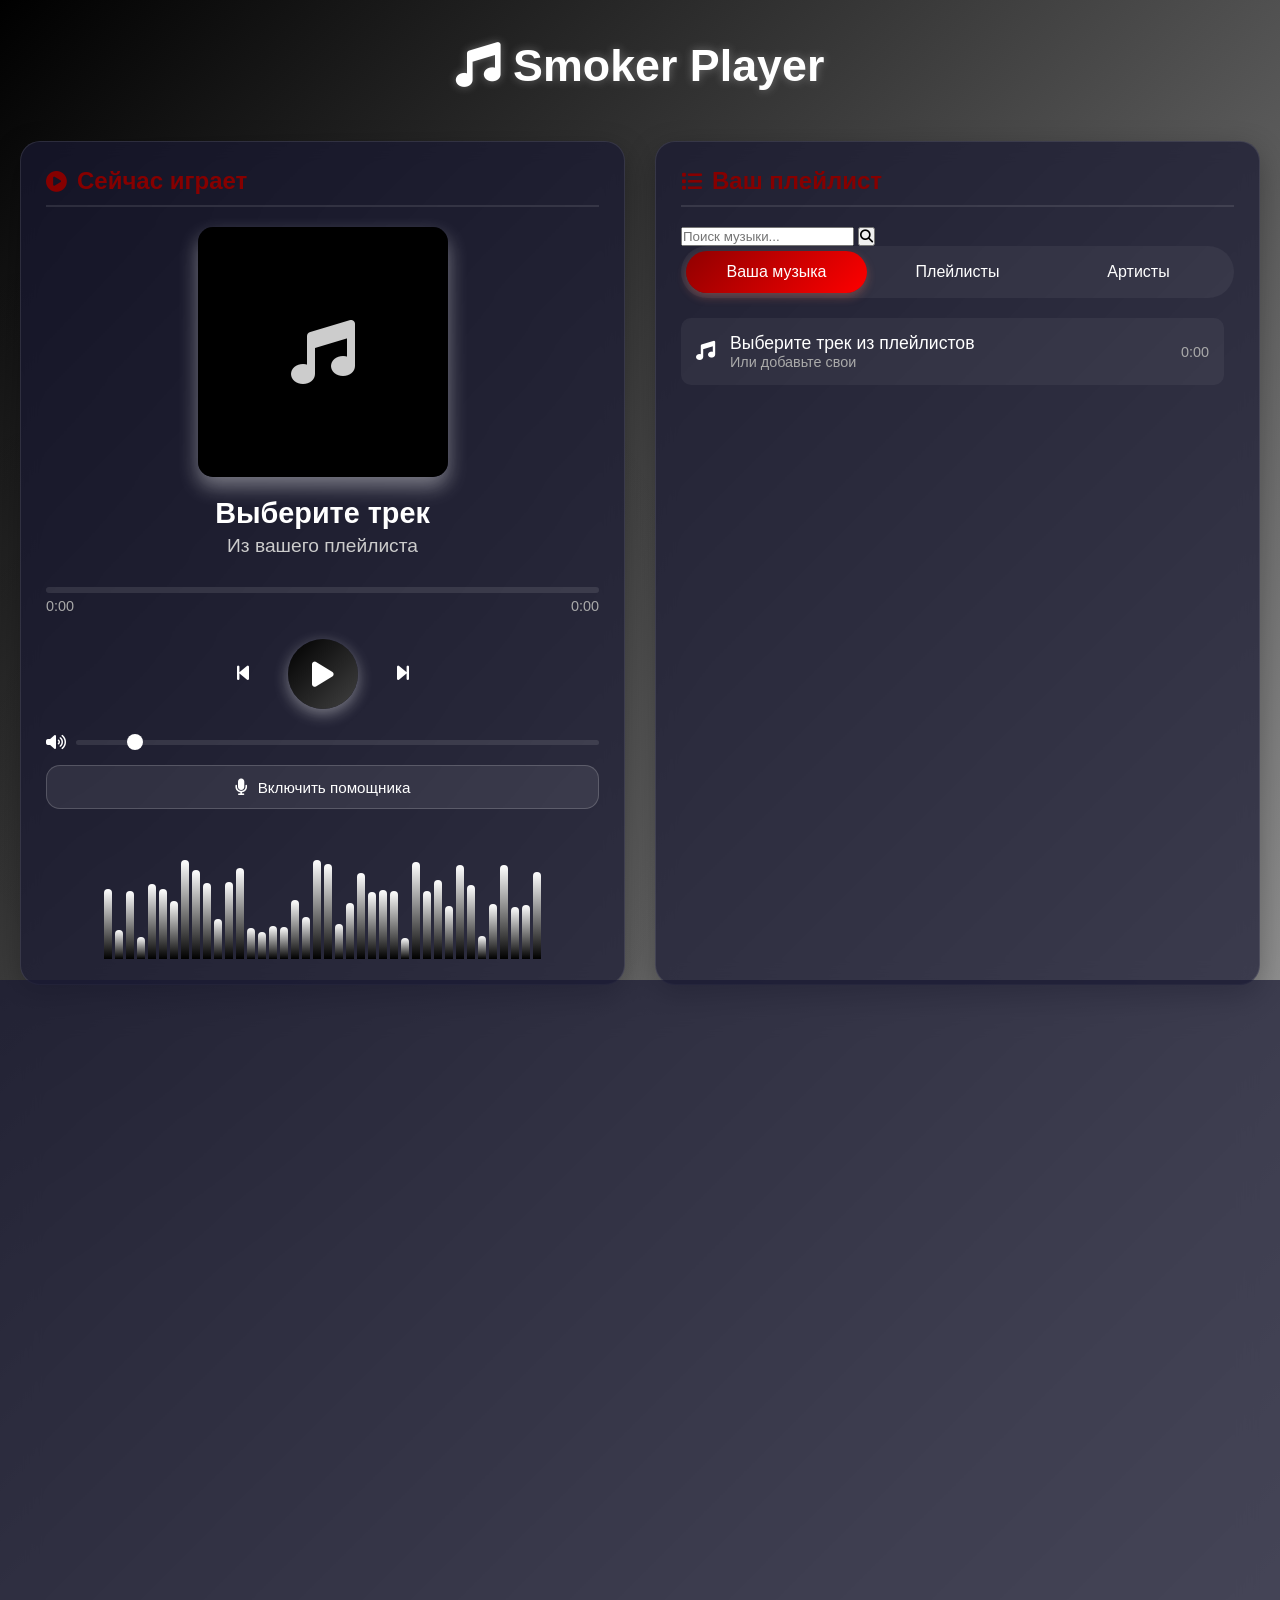
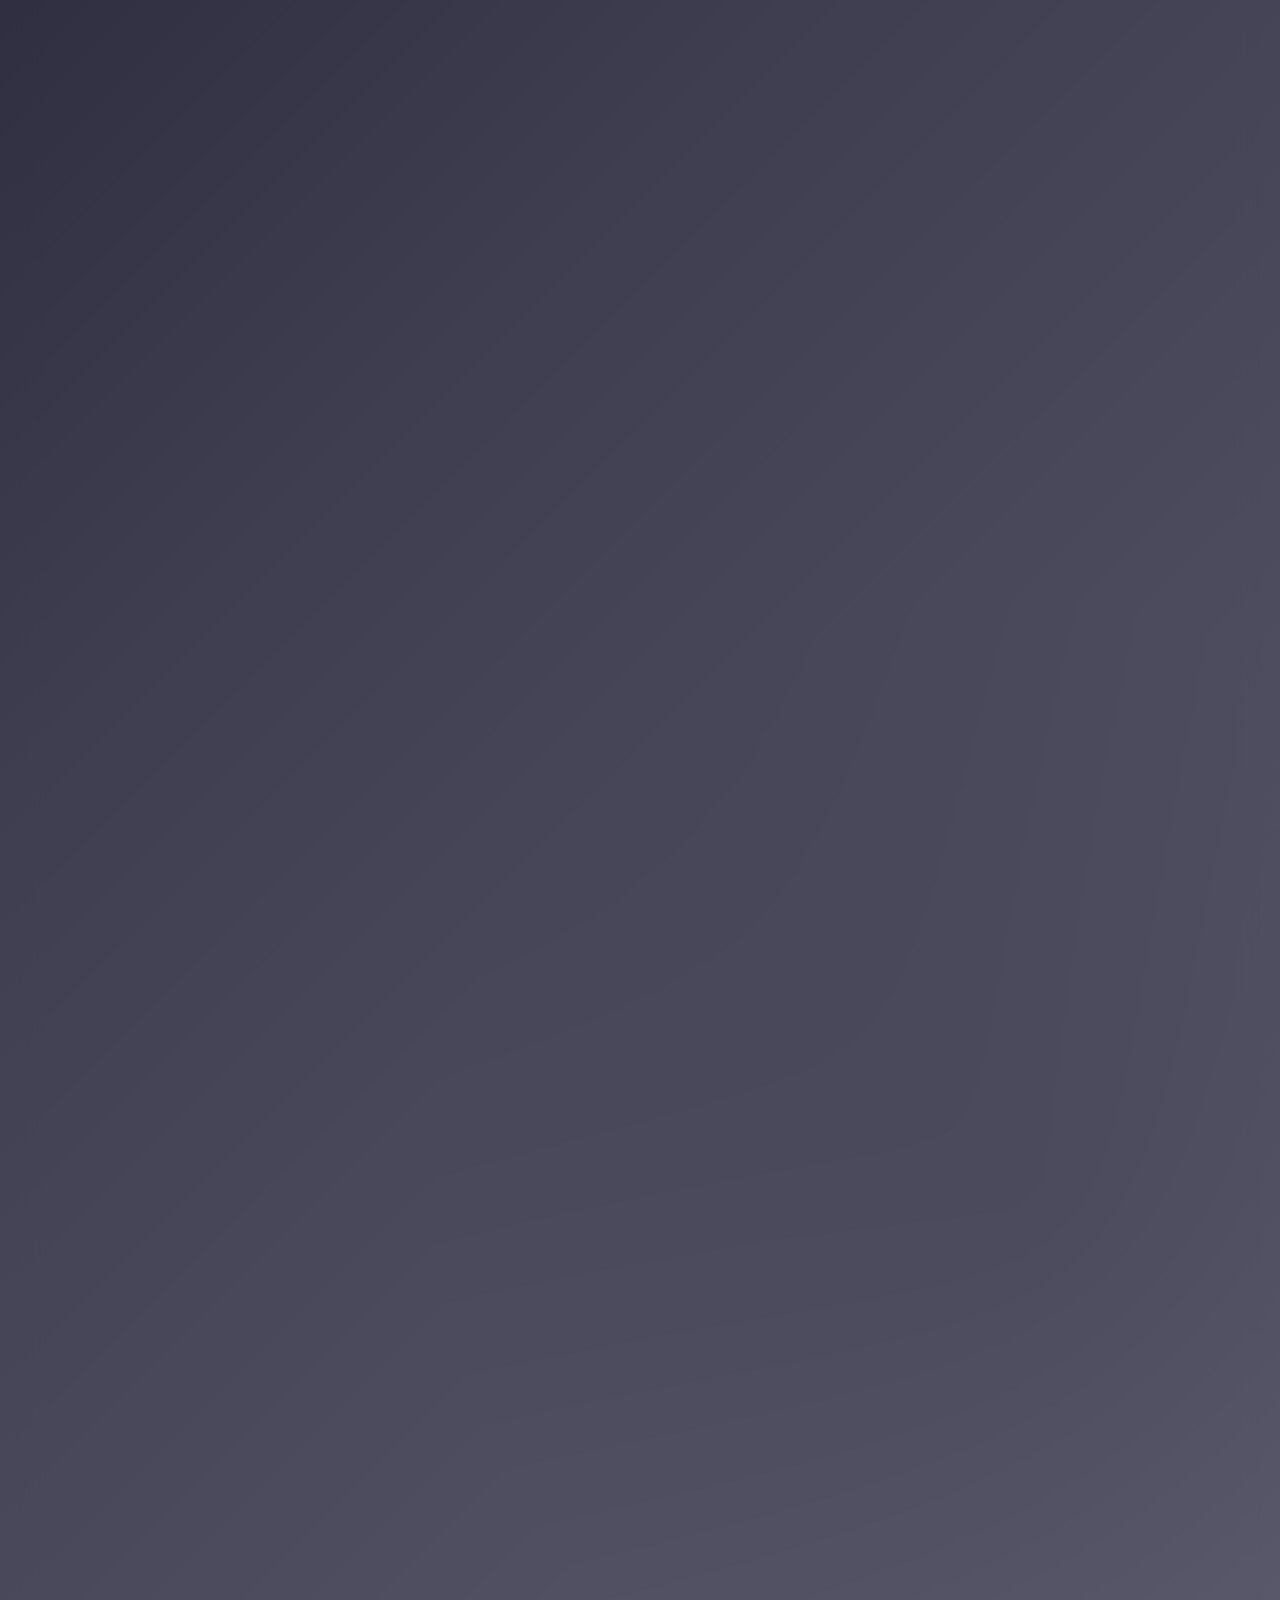
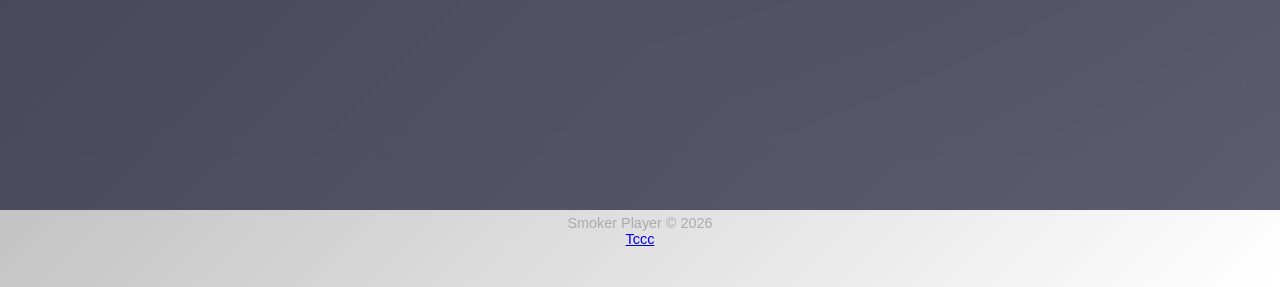
==== index.html @ ed6a1583 "Stop repeated microphone permission prompts" ====
<!DOCTYPE html>
<html lang="ru">

<head>
    <link rel="manifest" href="manifest.json">
    <meta name="theme-color" content="#900000">
    <meta name="viewport" content="width=device-width, initial-scale=1.0">
    <title>Harmony Player - Плейлисты</title>
    <link rel="stylesheet" href="https://cdnjs.cloudflare.com/ajax/libs/font-awesome/6.4.0/css/all.min.css">
    <link rel="stylesheet" href="style.css" />
    <style>
    </style>
</head>

<body>
    <header>
        <h1><i class="fas fa-music"></i> Smoker Player</h1>
    </header>

    <div class="container">
        <section class="player-section">
            <h2 class="section-title"><i class="fas fa-play-circle"></i> Сейчас играет</h2>
            <div class="now-playing">
                <div class="album-art" id="album-art">
                    <i class="fas fa-music"></i>
                    <div class="overlay">
                        <i class="fas fa-play"></i>
                    </div>
                </div>
                <div class="song-info">
                    <div class="song-title" id="song-title">Выберите трек</div>
                    <div class="song-artist" id="song-artist">Из вашего плейлиста</div>
                </div>
            </div>

            <div class="progress-container">
                <div class="progress-bar" id="progress-bar">
                    <div class="progress" id="progress"></div>
                </div>
                <div class="time-info">
                    <span class="current-time" id="current-time">0:00</span>
                    <span class="duration" id="duration">0:00</span>
                </div>
            </div>

            <div class="controls">
                <button class="control-btn" id="prev">
                    <i class="fas fa-step-backward"></i>
                </button>
                <button class="control-btn play-pause" id="play-pause">
                    <i class="fas fa-play"></i>
                </button>
                <button class="control-btn" id="next">
                    <i class="fas fa-step-forward"></i>
                </button>
            </div>

            <div class="volume-container">
                <i class="fas fa-volume-up"></i>
                <input type="range" class="volume-slider" id="volume" min="0" max="1" step="0.01" value="0.1">
            </div>

            <button class="voice-control-btn" id="voice-control" type="button" aria-pressed="false">
                <i class="fas fa-microphone"></i>
                <span id="voice-control-text">Включить помощника</span>
            </button>

            <div class="visualizer" id="visualizer">
                <!-- Bars will be generated by JavaScript -->
            </div>
        </section>

        <section class="playlist-section">
            <h2 class="section-title"><i class="fas fa-list"></i> Ваш плейлист</h2>

            <div class="search-container">
                <input type="text" id="search-input" placeholder="Поиск музыки...">
                <button id="search-button"><i class="fas fa-search"></i></button>
            </div>

            <div class="tabs">
                <div class="tab active" data-tab="user">Ваша музыка</div>
                <div class="tab" data-tab="playlists">Плейлисты</div>
                <div class="tab" data-tab="artists">Артисты</div>
            </div>

            <div class="tab-content active" id="user-playlist">
                <ul class="playlist" id="playlist">
                    <li class="playlist-item">
                        <div class="play-icon">
                            <i class="fas fa-music"></i>
                        </div>
                        <div class="song-details">
                            <div class="title">Выберите трек из плейлистов</div>
                            <div class="artist">Или добавьте свои</div>
                        </div>
                        <div class="duration">0:00</div>
                    </li>
                </ul>
            </div>

            <div class="tab-content" id="playlists-tab">
                <div class="playlist-grid" id="playlists-grid">
                    <!-- Playlists will be added here -->
                </div>
            </div>

            <div class="tab-content" id="artists-tab">
                <div class="artists-grid" id="artists-grid">
                    <!-- Artists will be added here -->
                </div>
            </div>
        </section>
    </div>

    <section class="popular-section">
        <h2 class="section-title"><i class="fas fa-fire"></i> Популярная музыка</h2>
        <p>Наслаждайтесь лучшими треками</p>
        <div class="popular-grid" id="popular-grid">
            <!-- Popular songs will be added here -->
        </div>
    </section>

    <footer>
        <p>Smoker Player &copy; 2026</p>
        <a href="index2.html">Tccc</a>
    </footer>
    <!-- Аудио элемент для воспроизведения -->
    <audio id="audio-player"></audio>
    <script>
        document.addEventListener('DOMContentLoaded', function () {
            // Единый массив всех данных
            const musicData = {
                songs: [
                    {
                        id: 640,
                        title: "Manage",
                        artist: "Playboi carty",
                        duration: "3:58",
                        url: "music/Playboi Carti, Lil Uzi Vert - Manage.mp3",
                        artistId: 1,
                        playlistIds: [1]
                    },
                    {
                        id: 640,
                        title: "SYRUP SIPPIN",
                        artist: "Destroy Lonely",
                        duration: "5:28",
                        cover: "https://encrypted-tbn0.gstatic.com/images?q=tbn:ANd9GcT3KlxjDkhLbvclNoleQyC4lhi_qhQQK2i2Ig&s",
                        url: "music/Destroy Lonely - SYRUP SIPPIN'.mp3",
                        artistId: 11,
                        playlistIds: [1]
                    },
                    {
                        id: 640,
                        title: "Trance",
                        artist: "Travis Scott",
                        duration: "5:28",
                        cover: "https://encrypted-tbn0.gstatic.com/images?q=tbn:ANd9GcTfvfbJaRUpMgvvJYJXPPHNKYT0zV8uCZbSxA&s",
                        url: "music/Metro Boomin, Travis Scott & Young Thug - Trance.mp3",
                        artistId: 2,
                        playlistIds: [1]
                    },
                    {
                        id: 640,
                        title: "Lil Baby - Stuff",
                        artist: "Lil Baby",
                        duration: "5:28",
                        cover: "https://i.scdn.co/image/ab67616d0000b273ed9de13afd41c3377cf330b9",
                        url: "music/Lil Baby - Stuff (featuring Travis Scott).mp3",
                        artistId: 11,
                        playlistIds: [1]
                    },
                    {
                        id: 640,
                        title: "IMG - HOMICIDE",
                        artist: "IMG",
                        duration: "3:16",
                        cover: "https://i.scdn.co/image/ab67616d00001e02dfd6bfe770e5c34a636b2a72",
                        url: "IMG - HOMICIDE.mp3",
                        artistId: 1,
                        playlistIds: [1]
                    },
                    {
                        id: 640,
                        title: "IMG - 4TH DIMENSION",
                        artist: "IMG",
                        duration: "3:16",
                        cover: "https://i.scdn.co/image/ab67616d00001e02dfd6bfe770e5c34a636b2a72",
                        url: "IMG - 4TH DIMENSION.mp3",
                        artistId: 1,
                        playlistIds: [1]
                    },
                    {
                        id: 640,
                        title: "IMG - DON'T KNOW!",
                        artist: "IMG",
                        duration: "3:16",
                        cover: "https://i.scdn.co/image/ab67616d00001e02dfd6bfe770e5c34a636b2a72",
                        url: "IMG - DON'T KNOW!.mp3",
                        artistId: 1,
                        playlistIds: [1]
                    },
                    {
                        id: 640,
                        title: "IMG - PURPOSE",
                        artist: "IMG",
                        duration: "5:28",
                        cover: "https://i.scdn.co/image/ab67616d00001e02dfd6bfe770e5c34a636b2a72",
                        url: "music/IMG - PURPOSE.mp3",
                        artistId: 1,
                        playlistIds: [1]
                    },
                    {
                        id: 640,
                        title: "HOW YOU FEEL",
                        artist: "IMG",
                        duration: "3:16",
                        cover: "https://i.scdn.co/image/ab67616d00001e02dfd6bfe770e5c34a636b2a72",
                        url: "IMG - HOW YOU FEEL_.mp3",
                        artistId: 1,
                        playlistIds: [1]
                    },
                    {
                        id: 640,
                        title: "POWER",
                        artist: "IMG",
                        duration: "3:46",
                        cover: "https://i.scdn.co/image/ab67616d00001e02dfd6bfe770e5c34a636b2a72",
                        url: "music/IMG - POWER.mp3",
                        artistId: 1,
                        playlistIds: [1]
                    },
                    {
                        id: 640,
                        title: "ON MY OWN",
                        artist: "IMG",
                        duration: "2:24",
                        cover: "https://avatars.yandex.net/get-music-content/15042045/2b13ccbe.a.36897579-1/m1000x1000",
                        url: "music/void, BABY BOI - ON MY OWN.mp3",
                        artistId: 1,
                        playlistIds: [1]
                    },
                    {
                        id: 640,
                        title: "Made It On Our Own",
                        artist: "Yeat, EsDeekid",
                        duration: "2:49",
                        cover: "https://encrypted-tbn0.gstatic.com/images?q=tbn:ANd9GcSx7qZW4Hq-yOc93W2QDJfb5nqdyVrfLmC6fg&s",
                        url: "music/Yeat, EsDeeKid - Made It On Our Own.mp3",
                        artistId: 8,
                        playlistIds: [1]
                    },
                    {
                        id: 640,
                        title: "GO AGAIN",
                        artist: "Yeat",
                        duration: "3:34",
                        cover: "https://encrypted-tbn0.gstatic.com/images?q=tbn:ANd9GcS_HXcQMKP9QXp6dNCU9FeyhiqreCi9Yax2JA&s",
                        url: "music/BNYX®, Yeat, Superheaven - GO AGAIN (feat. Superheaven).mp3",
                        artistId: 9,
                        playlistIds: [1]
                    },
                    {
                        id: 640,
                        title: "OBSESSED",
                        artist: "Playboi carty",
                        duration: "3:58",
                        url: "music/void, ech0 - OBSESSED.mp3",
                        artistId: 1,
                        playlistIds: [1]
                    },
                    {
                        id: 640,
                        title: "Fighting My Demons",
                        artist: "Ken Carson",
                        duration: "4:00",
                        cover: "https://encrypted-tbn0.gstatic.com/images?q=tbn:ANd9GcSx7qZW4Hq-yOc93W2QDJfb5nqdyVrfLmC6fg&s",
                        url: "music/Ken Carson - Fighting My Demons.mp3",
                        artistId: 2,
                        playlistIds: [1]
                    },
                    {
                        id: 641,
                        title: "THE KARDASHIANS",
                        artist: "Travis Scott",
                        duration: "4:00",
                        cover: "https://i.scdn.co/image/ab67616d0000b273dfd6bfe770e5c34a636b2a72",
                        url: "music/IMG - THE KARDASHIANS.mp3",
                        artistId: 2,
                        playlistIds: [1]
                    },
                    {
                        id: 641,
                        title: "Boys Don’t Cry",
                        artist: "Lil Tecca",
                        duration: "2:55",
                        cover: "https://i.scdn.co/image/ab6761610000e5eb5433d9d8519ad0635d8bd869",
                        url: "music/Lil Tecca - Boys Don’t Cry.mp3",
                        artistId: 12,
                        playlistIds: [1]
                    },
                    {
                        id: 642,
                        title: "FLYTROOP",
                        artist: "Yeat",
                        duration: "2:55",
                        cover: "https://i.scdn.co/image/ab67616d00001e028fd4ee592690d0a94caa0045",
                        url: "music/Yeat - FLYTROOP.mp3",
                        artistId: 10,
                        playlistIds: [1]
                    },
                    {
                        id: 643,
                        title: "BË QUIET",
                        artist: "Yeat",
                        duration: "2:55",
                        cover: "https://i.scdn.co/image/ab67616d00001e028fd4ee592690d0a94caa0045",
                        url: "music/Yeat - BË QUIET (Feat. Kodak Black).mp3",
                        artistId: 10,
                        playlistIds: [1]
                    },
                    {
                        id: 644,
                        title: "U Should Know",
                        artist: "Yeat",
                        duration: "3:07",
                        cover: "https://cdn.ruwiki.ru/ruwiki/files/thumb/e/eb/2093.png/640px-2093.png",
                        url: "music/Yeat - U Should Know.mp3",
                        artistId: 10,
                        playlistIds: [1]
                    },
                    {
                        id: 644,
                        title: "GEEK TIMË",
                        artist: "Yeat",
                        duration: "2:50",
                        cover: "https://cdn.ruwiki.ru/ruwiki/files/thumb/e/eb/2093.png/640px-2093.png",
                        url: "music/Yeat - GEEK TIMË.mp3",
                        artistId: 10,
                        playlistIds: [1]
                    },
                    {
                        id: 645,
                        title: "Tell Më",
                        artist: "Yeat",
                        duration: "4:04",
                        cover: "https://cdn.ruwiki.ru/ruwiki/files/thumb/e/eb/2093.png/640px-2093.png",
                        url: "music/Yeat - Tell Më.mp3",
                        artistId: 10,
                        playlistIds: [1]
                    },
                    {
                        id: 646,
                        title: "5BRAZY",
                        artist: "Yeat",
                        duration: "3:13",
                        cover: "https://i.scdn.co/image/ab67616d00001e028fd4ee592690d0a94caa0045",
                        url: "music/Yeat feat. Quavo - 5BRAZY.mp3",
                        artistId: 10,
                        playlistIds: [1]
                    },
                    {
                        id: 650,
                        title: "ORCHESTRATË",
                        artist: "Yeat",
                        duration: "2:53",
                        cover: "https://i.scdn.co/image/ab67616d00001e028fd4ee592690d0a94caa0045",
                        url: "music/Yeat - ORCHESTRATË.mp3",
                        artistId: 10,
                        playlistIds: [1]
                    },
                    {
                        id: 647,
                        title: "KRYPTONITE",
                        artist: "Donn Toliver",
                        duration: "3:02",
                        cover: "https://images.genius.com/536789345610c9f70510170a9fed1c79.1000x1000x1.png",
                        url: "music/Don Toliver - KRYPTONITE.mp3",
                        artistId: 11,
                        playlistIds: [1]
                    },
                    {
                        id: 648,
                        title: "ESCAPE PLAN",
                        artist: "Travis scott,playboi carti",
                        duration: "2:30",
                        cover: "https://cdn-images.dzcdn.net/images/cover/ef2a1dd715dc245a38210ff8c427897d/1900x1900-000000-80-0-0.jpg",
                        url: "music/Travi$ Scott - ESCAPE PLAN.mp3",
                        artistId: 9,
                        playlistIds: [1]
                    },
                    {
                        id: 649,
                        title: "No Sleep",
                        artist: "Travis scott,playboi carti",
                        duration: "2:40",
                        cover: "https://images.genius.com/512b5bc34892018969d9cf3953dde1c1.1000x1000x1.png",
                        url: "music/I am music - Travis Scott - No Sleep Ft. Playboi Carti.mp3",
                        artistId: 9,
                        playlistIds: [1]
                    },
                    {
                        id: 651,
                        title: "Lil Demon",
                        artist: "Future",
                        duration: "2:19",
                        cover: "https://images.genius.com/512b5bc34892018969d9cf3953dde1c1.1000x1000x1.png",
                        url: "music/Future - LIL DEMON.mp3",
                        artistId: 9,
                        playlistIds: [1]
                    },
                    {
                        id: 652,
                        title: "Блядская натура",
                        artist: "Ямаш",
                        duration: "2:42",
                        url: "music/блядская натура.mp3",
                        artistId: 9,
                        playlistIds: [3]
                    },
                    {
                        id: 653,
                        title: "Валим на гелике",
                        artist: "Норминский",
                        duration: "2:42",
                        url: "music/Валим.mp3",
                        artistId: 9,
                        playlistIds: [3]
                    },
                    {
                        id: 654,
                        title: "Flawlëss",
                        artist: "Yeat",
                        duration: "2:42",
                        cover: "https://sun9-25.userapi.com/s/v1/ig2/qRjYdp-owLfm4QWfZoLd1--eF-eqLgtNP-kAI68Mst6QGpYvE3u6mwA-a9LnAf3sZtlLDrr6_tEbIvlX9_mpR2pD.jpg?quality=95&as=32x46,48x69,72x103,108x155,160x230,240x344,360x517,480x689,540x775,640x918,720x1033,828x1188&from=bu&cs=828x0",
                        url: "music/Yeat - Flawlëss (Feat. Lil Uzi Vert).mp3",
                        artistId: 10,
                        playlistIds: [1]
                    },
                    {
                        id: 655,
                        title: "Century",
                        artist: "EsDeeKid",
                        duration: "1:50",
                        cover: "https://upload.wikimedia.org/wikipedia/en/thumb/c/c4/EsDeeKid_-_Rebel.jpg/250px-EsDeeKid_-_Rebel.jpg",
                        url: "music/EsDeeKid - Century.mp3",
                        artistId: 9,
                        playlistIds: [1]
                    },
                    {
                        id: 656,
                        title: "Break The Bank",
                        artist: "Lil Uzi Vert & Playboi Carti - ",
                        duration: "3:26",
                        cover: "https://images.genius.com/75114c3e434523277d15ad79f9fc255e.500x500x1.jpg",
                        url: "music/Lil Uzi Vert & Playboi Carti - Break The Bank.mp3",
                        artistId: 1,
                        playlistIds: [1]
                    },
                    {
                        id: 657,
                        title: "SAME OLD ME",
                        artist: "Rich Amiri",
                        duration: "2:39",
                        cover: "https://images.genius.com/2849bc1733401a39849ecbaadd306423.1000x1000x1.png",
                        url: "music/Rich Amiri - SAME OLD ME.mp3",
                        artistId: 8,
                        playlistIds: [1]
                    },
                    {
                        id: 657,
                        title: "AINT NOTHING",
                        artist: "Rich Amiri",
                        duration: "2:35",
                        cover: "https://images.genius.com/2849bc1733401a39849ecbaadd306423.1000x1000x1.png",
                        url: "music/Rich Amiri - AINT NOTHING.mp3",
                        artistId: 8,
                        playlistIds: [1]
                    },
                    {
                        id: 655,
                        title: "ILLUMINATI",
                        artist: "Rich Amiri",
                        duration: "2:00",
                        cover: "https://images.genius.com/2849bc1733401a39849ecbaadd306423.1000x1000x1.png",
                        url: "music/Rich Amiri - ILLUMINATI.mp3",
                        artistId: 8,
                        playlistIds: [1]
                    },
                    {
                        id: 656,
                        title: "OUTTA THERE",
                        artist: "Rich Amiri",
                        duration: "2:12",
                        cover: "https://images.genius.com/2849bc1733401a39849ecbaadd306423.1000x1000x1.png",
                        url: "music/Rich Amiri - OUTTA THERE.mp3",
                        artistId: 8,
                        playlistIds: [1]
                    },
                    {
                        id: 657,
                        title: "I WANT EVERYTHING",
                        artist: "Rich Amiri",
                        duration: "2:42",
                        cover: "https://images.genius.com/2849bc1733401a39849ecbaadd306423.1000x1000x1.png",
                        url: "music/Rich Amiri - I WANT EVERYTHING.mp3",
                        artistId: 8,
                        playlistIds: [1]
                    },
                    {
                        id: 659,
                        title: "So Long",
                        artist: "Rich Amiri",
                        duration: "2:24",
                        cover: "https://images.genius.com/2849bc1733401a39849ecbaadd306423.1000x1000x1.png",
                        url: "music/Rich Amiri - So Long.mp3",
                        artistId: 8,
                        playlistIds: [1]
                    },
                    {
                        id: 660,
                        title: "Dirty Money",
                        artist: "Rich Amiri",
                        duration: "3:55",
                        cover: "https://images.genius.com/2849bc1733401a39849ecbaadd306423.1000x1000x1.png",
                        url: "music/Rich Amiri - Dirty Money.mp3",
                        artistId: 8,
                        playlistIds: [1]
                    },
                    {
                        id: 661,
                        title: "Flex N Finesse",
                        artist: "Rich Amiri",
                        duration: "1:33",
                        cover: "https://images.genius.com/2849bc1733401a39849ecbaadd306423.1000x1000x1.png",
                        url: "music/Rich Amiri - Flex N Finesse.mp3",
                        artistId: 8,
                        playlistIds: [1]
                    },
                    {
                        id: 662,
                        title: "ONE CALL",
                        artist: "Rich Amiri",
                        duration: "3:55",
                        cover: "https://images.genius.com/2849bc1733401a39849ecbaadd306423.1000x1000x1.png",
                        url: "music/Rich Amiri - ONE CALL.mp3",
                        artistId: 8,
                        playlistIds: [1]
                    },
                    {
                        id: 663,
                        title: "Brick Brick",
                        artist: "Rich Amiri",
                        duration: "3:55",
                        cover: "https://images.genius.com/2849bc1733401a39849ecbaadd306423.1000x1000x1.png",
                        url: "music/Rich Amiri - Brick Brick.mp3",
                        artistId: 8,
                        playlistIds: [1]
                    },
                    {
                        id: 664,
                        title: "Paranoid",
                        artist: "Rich Amiri",
                        duration: "3:55",
                        cover: "https://images.genius.com/2849bc1733401a39849ecbaadd306423.1000x1000x1.png",
                        url: "music/Rich Amiri - Paranoid.mp3",
                        artistId: 8,
                        playlistIds: [1]
                    },
                    {
                        id: 665,
                        title: "In & Out",
                        artist: "Rich Amiri",
                        duration: "3:55",
                        cover: "https://images.genius.com/2849bc1733401a39849ecbaadd306423.1000x1000x1.png",
                        url: "music/Rich Amiri - In & Out.mp3",
                        artistId: 8,
                        playlistIds: [1]
                    },
                    {
                        id: 658,
                        title: "24 Songs",
                        artist: "Playboi carty",
                        duration: "2:24",
                        cover: "https://images.genius.com/75114c3e434523277d15ad79f9fc255e.500x500x1.jpg",
                        url: "music/24song.mp3",
                        artistId: 1,
                        playlistIds: [1]
                    },
                    {
                        id: 666,
                        title: "COCAINE NOSE (Extended Intro)",
                        artist: "playuncle farty",
                        duration: "3:55",
                        cover: "https://upload.wikimedia.org/wikipedia/ru/f/f7/Travis_Scott_-_Franchise.png",
                        url: "music/COCAINE NOSE (Extended Intro).mp3",
                        artistId: 1,
                        playlistIds: [1]
                    },
                    {
                        id: 667,
                        title: "SOME MORE",
                        artist: "playuncle farty",
                        duration: "3:55",
                        cover: "https://upload.wikimedia.org/wikipedia/ru/f/f7/Travis_Scott_-_Franchise.png",
                        url: "music/SOME MORE.mp3",
                        artistId: 1,
                        playlistIds: [1]
                    },
                    {
                        id: 6677,
                        title: "WASSUP_RATCHET ft. Lil Baby",
                        artist: "playuncle farty",
                        duration: "3:55",
                        cover: "https://upload.wikimedia.org/wikipedia/ru/f/f7/Travis_Scott_-_Franchise.png",
                        url: "music/Playboi Carti - WASSUP_RATCHET ft. Lil Baby.mp3",
                        artistId: 1,
                        playlistIds: [1]
                    },
                    {
                        id: 668,
                        title: "Wassup",
                        artist: "playuncle farty",
                        duration: "3:55",
                        cover: "https://upload.wikimedia.org/wikipedia/ru/f/f7/Travis_Scott_-_Franchise.png",
                        url: "music/Wassup.mp3",
                        artistId: 1,
                        playlistIds: [1]
                    },
                    {
                        id: 669,
                        title: "4 Raws",
                        artist: "playuncle farty",
                        duration: "3:55",
                        cover: "https://upload.wikimedia.org/wikipedia/ru/f/f7/Travis_Scott_-_Franchise.png",
                        url: "music/4 Raws.mp3",
                        artistId: 9,
                        playlistIds: [1]
                    },
                    {
                        id: 670,
                        title: "LV Sandals",
                        artist: "playuncle farty",
                        duration: "3:55",
                        cover: "https://upload.wikimedia.org/wikipedia/ru/f/f7/Travis_Scott_-_Franchise.png",
                        url: "music/LV Sandals.mp3",
                        artistId: 9,
                        playlistIds: [1]
                    },
                    {
                        id: 671,
                        title: "Phantom",
                        artist: "playuncle farty",
                        duration: "3:55",
                        cover: "https://upload.wikimedia.org/wikipedia/ru/f/f7/Travis_Scott_-_Franchise.png",
                        url: "music/Phantom.mp3",
                        artistId: 9,
                        playlistIds: [1]
                    },
                    {
                        id: 672,
                        title: "Head Shot ",
                        artist: "playuncle farty",
                        duration: "3:55",
                        cover: "https://upload.wikimedia.org/wikipedia/ru/f/f7/Travis_Scott_-_Franchise.png",
                        url: "music/Head Shot .mp3",
                        artistId: 7,
                        playlistIds: [1]
                    },
                    {
                        id: 673,
                        title: "Riley",
                        artist: "playuncle farty",
                        duration: "3:55",
                        cover: "https://preview.redd.it/i-love-ryley-but-its-lowkey-so-funny-how-hes-getting-cooked-v0-3f887aebfeyd1.jpg?width=640&crop=smart&auto=webp&s=dd83b9e02bb784e439986659aab9fa0587bc4631",
                        url: "music/Riley.mp3",
                        artistId: 7,
                        playlistIds: [1]
                    },
                    {
                        id: 674,
                        title: "Rampage Song",
                        artist: "playuncle farty",
                        duration: "3:55",
                        cover: "https://upload.wikimedia.org/wikipedia/ru/f/f7/Travis_Scott_-_Franchise.png",
                        url: "music/Rampage Song.mp3",
                        artistId: 7,
                        playlistIds: [1]
                    },
                    {
                        id: 1,
                        title: "franchise",
                        artist: "travis scott",
                        duration: "3:55",
                        cover: "https://upload.wikimedia.org/wikipedia/ru/f/f7/Travis_Scott_-_Franchise.png",
                        url: "music/franchise.mp3",
                        artistId: 2,
                        playlistIds: [1]
                    },
                    {
                        id: 1111,
                        title: "franchise (with out mia)",
                        artist: "travis scott",
                        duration: "3:55",
                        cover: "https://upload.wikimedia.org/wikipedia/ru/f/f7/Travis_Scott_-_Franchise.png",
                        url: "music/franchise2.mp3",
                        artistId: 2,
                        playlistIds: [1]
                    },
                    {
                        id: 2,
                        title: "over",
                        artist: "playboi carty",
                        duration: "2:46",
                        cover: "https://upload.wikimedia.org/wikipedia/ru/b/b9/Whole_Lotta_Red.png",
                        url: "music/over.mp3",
                        artistId: 1,
                        playlistIds: [1]
                    },
                    {
                        id: 3,
                        title: "Evil jordan",
                        artist: "playboi carty",
                        duration: "2:44",
                        cover: "https://lastfm.freetls.fastly.net/i/u/770x0/a1ae3738d6b4c9ba090f2ae493c76c8d.jpg",
                        url: "music/evil jordan.mp3",
                        artistId: 1,
                        playlistIds: [1]
                    },
                    {
                        id: 4,
                        title: "Photo",
                        artist: "playboi craty",
                        duration: "2:52",
                        cover: "https://lastfm.freetls.fastly.net/i/u/770x0/a1ae3738d6b4c9ba090f2ae493c76c8d.jpg",
                        url: "music/photo.mp3",
                        artistId: 1,
                        playlistIds: [1]
                    },
                    {
                        id: 6,
                        title: "Иннопланетянин",
                        artist: "Gone Flud",
                        duration: "3:15",
                        cover: "https://images.genius.com/3cfcbdade3b26179f136d1c6c34cd0dd.1000x1000x1.png",
                        url: "music/alien.mp3",
                        artistId: 4,
                        playlistIds: [2, 4]
                    },
                    {
                        id: 7,
                        title: "Poke it out",
                        artist: "Playboi carty",
                        duration: "4:29",
                        cover: "https://i.scdn.co/image/ab67616d0000b273a1e867d40e7bb29ced5c0194",
                        url: "music/Poke it out.mp3",
                        artistId: 1,
                        playlistIds: [1]
                    },
                    {
                        id: 8,
                        title: "Fuk sumn",
                        artist: "Kanye west",
                        duration: "3:29",
                        cover: "https://hypeddit-gates-prod.s3.amazonaws.com/lrw2xe_coverartmanual",
                        url: "music/fuk sumn.mp3",
                        artistId: 1,
                        playlistIds: [1]
                    },
                    {
                        id: 9,
                        title: "Location",
                        artist: "Playboi carty",
                        duration: "3:32",
                        cover: "https://i.scdn.co/image/ab67616d0000b273a1e867d40e7bb29ced5c0194",
                        url: "music/location.mp3",
                        artistId: 1,
                        playlistIds: [1]
                    },
                    {
                        id: 10,
                        title: "FOMdJ",
                        artist: "playboi carty",
                        duration: "3:20",
                        cover: "https://lastfm.freetls.fastly.net/i/u/770x0/a1ae3738d6b4c9ba090f2ae493c76c8d.jpg",
                        url: "music/fomdj.mp3",
                        artistId: 1,
                        playlistIds: [1]
                    },
                    {
                        id: 11,
                        title: "FEIN",
                        artist: "playboi carty",
                        duration: "3:11",
                        cover: "https://i.discogs.com/zQ7mruJ7NWmlQHtfPTeSBl_-eFIvNw-tREXoGyMFXdA/rs:fit/g:sm/q:90/h:536/w:600/czM6Ly9kaXNjb2dz/LWRatGFiYXNlLWlt/YWdlcy9SLTI4MDAz/NDY3LTE2OTIzMTUy/OTQtOTQ1NS5qcGVn.jpeg",
                        url: "music/fein.mp3",
                        artistId: 1,
                        playlistIds: [1]
                    },
                    {
                        id: 111,
                        title: "CHAMPAIN & VACAY",
                        artist: "Travis Scott & Don Toliver",
                        duration: "3:05",
                        cover: "https://encrypted-tbn0.gstatic.com/images?q=tbn:ANd9GcQPmNAreriPM1Jx-tFq8ei9kUYay9r3QJufzg&s",
                        url: "music/Travis Scott & Don Toliver - CHAMPAIN & VACAY.mp3",
                        artistId: 2,
                        playlistIds: [1]
                    },
                    {
                        id: 12,
                        title: "Rather lie",
                        artist: "playboi carty, Weeknd",
                        duration: "3:09",
                        cover: "https://imamusicmogul.com/cdn/shop/articles/playboi-carti-the-weeknd-rather-lie-remake-instrumental-logic-pro-tutorial-drum-kit_af9c6d97-71ee-48b2-ac29-fd1e3712db3e.jpg?v=1743191274",
                        url: "music/ratherlife.mp3",
                        artistId: 1,
                        playlistIds: [1]
                    },
                    {
                        id: 13,
                        title: "Wath this",
                        artist: "lil uzi vert",
                        duration: "3:39",
                        cover: "https://lastfm.freetls.fastly.net/i/u/500x500/161876978955323fb82785c29b917698.jpg",
                        url: "music/wath this.mp3",
                        artistId: 1,
                        playlistIds: [1]
                    },
                    {
                        id: 14,
                        title: "CRASH",
                        artist: "playboi carty",
                        duration: "2:53",
                        cover: "https://lastfm.freetls.fastly.net/i/u/770x0/a1ae3738d6b4c9ba090f2ae493c76c8d.jpg",
                        url: "music/crash.mp3",
                        artistId: 1,
                        playlistIds: [1]
                    },
                    {
                        id: 15,
                        title: "NO FACE",
                        artist: "playboi carty",
                        duration: "2:33",
                        cover: "https://lastfm.freetls.fastly.net/i/u/770x0/a1ae3738d6b4c9ba090f2ae493c76c8d.jpg",
                        url: "music/no face.mp3",
                        artistId: 1,
                        playlistIds: [1]
                    },
                    {
                        id: 16,
                        title: "Mognolia",
                        artist: "playboi carty",
                        duration: "3:01",
                        cover: "https://cdn-image.zvuk.com/pic?type=release&id=5030288&size=medium&hash=547073a2-e2de-438a-b9be-fa85ed720149",
                        url: "music/mognolia.mp3",
                        artistId: 1,
                        playlistIds: [1]
                    },
                    {
                        id: 17,
                        title: "Fell in luv",
                        artist: "playboi carty",
                        duration: "3:26",
                        cover: "https://i.scdn.co/image/ab67616d0000b273a1e867d40e7bb29ced5c0194",
                        url: "music/fell in love.mp3",
                        artistId: 1,
                        playlistIds: [1]
                    },
                    {
                        id: 18,
                        title: "Sky",
                        artist: "playboi carty",
                        duration: "3:13",
                        cover: "https://images.genius.com/5a4516e086091510752ca9a49bc5bfef.1000x1000x1.png",
                        url: "music/sky.mp3",
                        artistId: 1,
                        playlistIds: [1]
                    },
                    {
                        id: 19,
                        title: "Dark thoughts",
                        artist: "lil Tecca",
                        duration: "2:17",
                        cover: "https://upload.wikimedia.org/wikipedia/en/3/39/Lil_Tecca_-_Dark_Thoughts.png",
                        url: "music/dark thought.mp3",
                        artistId: 1,
                        playlistIds: [1]
                    },
                    {
                        id: 20,
                        title: "butterfly effect",
                        artist: "Travis scott",
                        duration: "3:10",
                        cover: "https://upload.wikimedia.org/wikipedia/en/3/33/Travis_Scott_Butterfly_Effect.jpg",
                        url: "music/butterfly effect.mp3",
                        artistId: 2,
                        playlistIds: [1]
                    },
                    {
                        id: 21,
                        title: "HIGHEST IN THE ROOM",
                        artist: "Travis scott",
                        duration: "2:55",
                        cover: "https://upload.wikimedia.org/wikipedia/en/b/b4/Travis_Scott_-_Highest_in_the_Room.png",
                        url: "music/HIGHEST IN THE ROOM.mp3",
                        artistId: 2,
                        playlistIds: [1]
                    },
                    {
                        id: 22,
                        title: "SICKO MODE",
                        artist: "Travis scott",
                        duration: "5:05",
                        cover: "https://upload.wikimedia.org/wikipedia/en/b/b4/Travis_Scott_-_Highest_in_the_Room.png",
                        url: "music/SICKO MODE.mp3",
                        artistId: 2,
                        playlistIds: [1]
                    },
                    {
                        id: 127,
                        title: "Telescope",
                        artist: "TWXN",
                        duration: "2:18",
                        cover: "https://i.scdn.co/image/ab67616d0000b273a5d849e9f07c291fc7e3e609",
                        url: "music/telescope.mp3",
                        playlistIds: [1]
                    },
                    {
                        id: 128,
                        title: "SS(EXTENDED INTRO)",
                        artist: "Ken Carson",
                        duration: "3:28",
                        cover: "https://encrypted-tbn0.gstatic.com/images?q=tbn:ANd9GcQF4BZhR9MmNU8MvSoE9cmm7NYi0iRwx6gVlA&s",
                        url: "music/ss.mp3",
                        playlistIds: [1]
                    },
                    {
                        id: 129,
                        title: "DO IT ALL",
                        artist: "Iann dior",
                        duration: "1:36",
                        cover: "https://i0.wp.com/ourgenerationmusic.com/wp-content/uploads/2022/01/img_2868.jpg?fit=1080%2C1080&ssl=1",
                        url: "music/do it all.mp3",
                        playlistIds: [1]
                    },
                    {
                        id: 130,
                        title: "GO CR4ZY",
                        artist: "playboi carty",
                        duration: "2:42",
                        cover: "https://encrypted-tbn0.gstatic.com/images?q=tbn:ANd9GcQgbI1UghR4RMkN2Xnx470wfUkwHyNQDroFEw&s",
                        url: "music/go crazy.mp3",
                        playlistIds: [1]
                    },
                    {
                        id: 134,
                        title: "Home coming",
                        artist: "Lil uzi vert",
                        duration: "3:33",
                        cover: "picture/homecoming.png",
                        url: "music/homecoming.mp3",
                        playlistIds: [1]
                    },
                    {
                        id: 201,
                        title: "Плохая ****",
                        artist: "Gone Flud",
                        duration: "2:08",
                        url: "music/Плохая Сука.mp3",
                        artistId: 4,
                        playlistIds: [2, 4]
                    },
                    {
                        id: 203,
                        title: "Cadilac",
                        artist: "Morgenshtern",
                        duration: "2:57",
                        url: "music/Cadillac.mp3",
                        artistId: 3,
                        playlistIds: [2]
                    },
                    {
                        id: 204,
                        title: "Leck",
                        artist: "Morgenshtern",
                        duration: "2:31",
                        url: "music/leck.mp3",
                        artistId: 3,
                        playlistIds: [2]
                    },
                    {
                        id: 205,
                        title: "ICE",
                        artist: "Morgenshtern",
                        duration: "2:05",
                        url: "music/ice.mp3",
                        artistId: 3,
                        playlistIds: [2]
                    },
                    {
                        id: 206,
                        title: "Dinero",
                        artist: "Morgenshtern",
                        duration: "2:38",
                        url: "music/DINERO.mp3",
                        artistId: 3,
                        playlistIds: [2]
                    },
                    {
                        id: 207,
                        title: "SHOW",
                        artist: "Morgenshtern",
                        duration: "1:38",
                        url: "music/show.mp3",
                        artistId: 3,
                        playlistIds: [2]
                    },
                    {
                        id: 208,
                        title: "Aristocrat",
                        artist: "Morgenshtern",
                        duration: "2:06",
                        cover: "https://upload.wikimedia.org/wikipedia/ru/c/cd/Million_Dollar-_Business.jpg",
                        url: "music/ARISTOCRAT.mp3",
                        artistId: 3,
                        playlistIds: [2]
                    },
                    {
                        id: 213,
                        title: "DREAM GARDEN",
                        artist: "Gone Flud",
                        duration: "2:04",
                        url: "music/DREAM GARDEN.mp3",
                        artistId: 4,
                        playlistIds: [2, 4]
                    },
                    {
                        id: 214,
                        title: "CHILL",
                        artist: "Gone Flud",
                        duration: "2:07",
                        url: "music/CHILL.mp3",
                        artistId: 4,
                        playlistIds: [2, 4]
                    },
                    {
                        id: 409,
                        title: "Внутри",
                        artist: "Mayot",
                        duration: "3:33",
                        url: "music/Внутри.mp3",
                        artistId: 5,
                        playlistIds: [4]
                    },
                    {
                        id: 410,
                        title: "Мотылек",
                        artist: "Mayot",
                        duration: "2:51",
                        url: "music/мотылек.mp3",
                        artistId: 5,
                        playlistIds: [4]
                    },
                    {
                        id: 411,
                        title: "ночь",
                        artist: "Mayot",
                        duration: "3:03",
                        url: "music/ночь.mp3",
                        artistId: 5,
                        playlistIds: [4]
                    },
                    {
                        id: 412,
                        title: "на память",
                        artist: "Mayot",
                        duration: "1:18",
                        url: "music/на память.mp3",
                        artistId: 5,
                        playlistIds: [4]
                    },
                    {
                        id: 413,
                        title: "не надо",
                        artist: "Mayot",
                        duration: "2:14",
                        url: "music/не надо.mp3",
                        artistId: 5,
                        playlistIds: [4]
                    },
                    {
                        id: 700,
                        title: "Бассок",
                        artist: "Платина feat. Voskresenskii",
                        duration: "3:00",
                        cover: "cover.jpg",
                        url: "music/Басок.mp3",
                        artistId: 7,
                        playlistIds: [2]
                    },
                    {
                        id: 25,
                        title: "Go Off",
                        artist: "Travis scott",
                        duration: "3:42",
                        cover: "https://cdn-images.dzcdn.net/images/playlist/b5a719e466d939fc98906a5a29d11107/500x500.jpg",
                        url: "music/Go Off.mp3",
                        artistId: 2,
                        playlistIds: [1]
                    },
                    {
                        id: 26,
                        title: "Nightcrawler",
                        artist: "Travis scott",
                        duration: "5:51",
                        cover: "https://cdn-images.dzcdn.net/images/playlist/b5a719e466d939fc98906a5a29d11107/500x500.jpg",
                        url: "music/Nightcrawler.mp3",
                        artistId: 2,
                        playlistIds: [1]
                    },
                    {
                        id: 27,
                        title: "5% TNT",
                        artist: "Travis scott",
                        duration: "5:51",
                        cover: "https://cdn-images.dzcdn.net/images/playlist/b5a719e466d939fc98906a5a29d11107/500x500.jpg",
                        url: "music/5% TNT.mp3",
                        artistId: 2,
                        playlistIds: [1]
                    },
                    {
                        id: 28,
                        title: "Your Turn",
                        artist: "Travis scott",
                        duration: "3:45",
                        cover: "https://cdn-images.dzcdn.net/images/playlist/b5a719e466d939fc98906a5a29d11107/500x500.jpg",
                        url: "music/Your Turn.mp3",
                        artistId: 2,
                        playlistIds: [1]
                    },
                    {
                        id: 29,
                        title: "ZEZE",
                        artist: "Travis scott",
                        duration: "3:45",
                        cover: "https://cdn-images.dzcdn.net/images/playlist/b5a719e466d939fc98906a5a29d11107/500x500.jpg",
                        url: "music/ZEZE.mp3",
                        artistId: 2,
                        playlistIds: [1]
                    },
                    {
                        id: 30,
                        title: "3500",
                        artist: "Travis scott",
                        duration: "7:41",
                        cover: "https://i1.sndcdn.com/artworks-000439547370-jfutly-t500x500.jpg",
                        url: "music/3500.mp3",
                        artistId: 2,
                        playlistIds: [1]
                    },
                    {
                        id: 31,
                        title: "2000",
                        artist: "Travis scott",
                        duration: "4:11",
                        cover: "https://i1.sndcdn.com/artworks-000439547370-jfutly-t500x500.jpg",
                        url: "music/2000.mp3",
                        artistId: 2,
                        playlistIds: [1]
                    },
                    {
                        id: 32,
                        title: "sdp interlude (OG)",
                        artist: "Travis scott",
                        duration: "1:50",
                        cover: "https://i1.sndcdn.com/artworks-000439547370-jfutly-t500x500.jpg",
                        url: "music/sdp interlude (OG).mp3",
                        artistId: 2,
                        playlistIds: [1]
                    }
                ],
                artists: [
                    {
                        id: 1,
                        name: "Playboi Carti",
                        avatar: "https://i.pinimg.com/736x/bd/d2/7f/bdd27fc47b0674f3b9db0cc158e55fdf.jpg",
                        genre: "Hip-Hop/Rap"
                    },
                    {
                        id: 2,
                        name: "Travis Scott",
                        avatar: "https://app.hiphopdx.com/wp-content/uploads/2024/09/travis-scott-sparks-new-album-excitement.jpg?w=1200",
                        genre: "Hip-Hop/Rap"
                    },
                    {
                        id: 3,
                        name: "Morgenshtern",
                        avatar: "https://ss.sport-express.ru/userfiles/materials/177/1774394/volga.jpg",
                        genre: "Russian Rap"
                    },
                    {
                        id: 4,
                        name: "Gone Fludd",
                        avatar: "https://showbi.ru/upload/2020/11/18/20201118170848-51d9621b.jpg",
                        genre: "Russian Rap"
                    },
                    {
                        id: 5,
                        name: "Mayot",
                        avatar: "https://encrypted-tbn0.gstatic.com/images?q=tbn:ANd9GcSTYASTNElqbve2gdOgWtMAyP2nBzWjglNZ1A&s",
                        genre: "Russian Rap"
                    },
                    {
                        id: 7,
                        name: "Платина",
                        avatar: "https://bilook.ru/storage/images/16250626790.jpg",
                        genre: "Russian Rap"
                    },
                    {
                        id: 8,
                        name: "Rich Amiri",
                        avatar: "https://encrypted-tbn0.gstatic.com/images?q=tbn:ANd9GcSQiae-wVlHqLGxbS05FrsP6MFLtO5m4KWrOg&s",
                        genre: "American Rap"
                    },
                    {
                        id: 9,
                        name: "EsDeeKid",
                        avatar: "https://encrypted-tbn0.gstatic.com/images?q=tbn:ANd9GcRxwQy3ejvIsMOgK1rFFZttv4PSeoFqS_q1Lg&s",
                        genre: "American Rap"
                    },
                    {
                        id: 10,
                        name: "Yeat",
                        avatar: "https://encrypted-tbn0.gstatic.com/images?q=tbn:ANd9GcS9AJjvLVZ3hxddK1JpsrbWdv_Om1VX3qHtjQ&s",
                        genre: "American Rap"
                    },
                    {
                        id: 11,
                        name: "Don Toliver",
                        avatar: "https://encrypted-tbn0.gstatic.com/images?q=tbn:ANd9GcT_YFEOKrDLROOlaTLigeTS_AKWjiqo1g4SwA&s",
                        genre: "American Rap"
                    },
                    {
                        id: 12,
                        name: "Lil Tecca",
                        avatar: "https://i.scdn.co/image/ab6761610000e5eb5433d9d8519ad0635d8bd869",
                        genre: "American Rap"
                    }
                ],
                playlists: [
                    {
                        id: 1,
                        name: "Eng Микс",
                        cover: "https://lastfm.freetls.fastly.net/i/u/770x0/a1ae3738d6b4c9ba090f2ae493c76c8d.jpg"
                    },
                    {
                        id: 2,
                        name: "Ru микс",
                        cover: "https://upload.wikimedia.org/wikipedia/commons/thumb/f/f3/Flag_of_Russia.svg/800px-Flag_of_Russia.svg.png"
                    },
                    {
                        id: 3,
                        name: "Ямаш хит",
                        cover: "https://images.unsplash.com/photo-1470229722913-7c0e2dbbafd3?ixlib=rb-4.0.3&ixid=M3wxMjA3fDB8MHxwaG90by1wYWdlfHx8fGVufDB8fHx8fA%3D%3D&auto=format&fit=crop&w=600&q=80"
                    },
                    {
                        id: 4,
                        name: "chill",
                        cover: "https://encrypted-tbn0.gstatic.com/images?q=tbn:ANd9GcT3G3j11qfwzzTNGZvq7J3LJJKKdr_v_FViKg&s"
                    }
                ]
            };

            // Элементы DOM
            const playPauseBtn = document.getElementById('play-pause');
            const prevBtn = document.getElementById('prev');
            const nextBtn = document.getElementById('next');
            const volumeSlider = document.getElementById('volume');
            const progressBar = document.getElementById('progress');
            const progressContainer = document.getElementById('progress-bar');
            const currentTimeEl = document.getElementById('current-time');
            const durationEl = document.getElementById('duration');
            const songTitle = document.getElementById('song-title');
            const songArtist = document.getElementById('song-artist');
            const albumArt = document.getElementById('album-art');
            const playlistEl = document.getElementById('playlist');
            const artistsGrid = document.getElementById('artists-grid');
            const popularGridEl = document.getElementById('popular-grid');
            const playlistsGrid = document.getElementById('playlists-grid');
            const visualizer = document.getElementById('visualizer');
            const tabs = document.querySelectorAll('.tab');
            const tabContents = document.querySelectorAll('.tab-content');
            const audioPlayer = document.getElementById('audio-player');
            const voiceControlBtn = document.getElementById('voice-control');
            const voiceControlText = document.getElementById('voice-control-text');

            // Текущее состояние
            let isPlaying = false;
            let currentSongIndex = 0;
            let visualizerBars = [];
            let playlist = [];

            // Установка громкости по умолчанию 10%
            volumeSlider.value = 0.1;
            audioPlayer.volume = 0.1;

            // Переключение вкладок
            tabs.forEach(tab => {
                tab.addEventListener('click', () => {
                    // Удаляем активный класс у всех вкладок
                    tabs.forEach(t => t.classList.remove('active'));
                    tabContents.forEach(c => c.classList.remove('active'));

                    // Добавляем активный класс текущей вкладке
                    tab.classList.add('active');
                    document.getElementById(`${tab.dataset.tab}-tab`).classList.add('active');
                });
            });

            // Инициализация визуализатора
            function initVisualizer() {
                visualizer.innerHTML = '';
                visualizerBars = [];

                for (let i = 0; i < 40; i++) {
                    const bar = document.createElement('div');
                    bar.className = 'bar';
                    // Начальная высота с учетом плавности
                    bar.style.height = `${Math.random() * 80 + 20}px`;
                    bar.style.transition = `height ${UPDATE_INTERVAL / 1000}s ease-out, opacity ${UPDATE_INTERVAL / 1000}s ease-out`;
                    visualizer.appendChild(bar);
                    visualizerBars.push(bar);
                }

                // Сбрасываем время последнего обновления
                lastUpdateTime = 0;
            }

            // Обновление визуализатора
            let lastUpdateTime = 0;
            const UPDATE_INTERVAL = 300; // Интервал в миллисекундах

            function updateVisualizer(timestamp) {
                if (!isPlaying) return;

                // Обновляем только если прошло достаточно времени
                if (timestamp - lastUpdateTime > UPDATE_INTERVAL) {
                    lastUpdateTime = timestamp;

                    visualizerBars.forEach(bar => {
                        const newHeight = Math.random() * 80 + 20;
                        bar.style.height = `${newHeight}px`;
                        bar.style.opacity = 0.7 + Math.random() * 0.3;
                    });
                }

                requestAnimationFrame(updateVisualizer);
            }

            // Получение песен для плейлиста
            function getSongsForPlaylist(playlistId) {
                return musicData.songs.filter(song =>
                    song.playlistIds && song.playlistIds.includes(playlistId)
                );
            }

            // Получение песен для артиста
            function getSongsForArtist(artistId) {
                return musicData.songs.filter(song => song.artistId === artistId);
            }

            // Получение популярных песен (первые 20)
            function getPopularSongs() {
                return musicData.songs.slice(0, 20);
            }

            // Загрузка песни
            function loadSong(index) {
                if (playlist.length === 0) return;

                const song = playlist[index];
                songTitle.textContent = song.title || "Неизвестный трек";
                songArtist.textContent = song.artist || "Неизвестный исполнитель";

                // Обновление обложки
                if (song.cover) {
                    albumArt.innerHTML = `
                        <img src="${song.cover}" alt="${song.title}">
                        <div class="overlay">
                            <i class="fas fa-play"></i>
                        </div>
                    `;
                } else {
                    albumArt.innerHTML = `
                        <i class="fas fa-music"></i>
                        <div class="overlay">
                            <i class="fas fa-play"></i>
                        </div>
                    `;
                }

                // Установка источника аудио
                audioPlayer.src = song.url;
                audioPlayer.load();

                // Обновление активного элемента плейлиста
                document.querySelectorAll('.playlist-item').forEach((item, idx) => {
                    if (idx === index) {
                        item.classList.add('active');
                    } else {
                        item.classList.remove('active');
                    }
                });

                // Воспроизведение, если плеер был включен
                if (isPlaying) {
                    audioPlayer.play().catch(e => console.error("Ошибка воспроизведения:", e));
                }
            }

            // Воспроизведение/пауза
            function togglePlay() {
                if (playlist.length === 0) {
                    alert("Пожалуйста, выберите трек из плейлиста!");
                    return;
                }

                isPlaying = !isPlaying;

                if (isPlaying) {
                    playPauseBtn.innerHTML = '<i class="fas fa-pause"></i>';
                    audioPlayer.play().catch(e => console.error("Ошибка воспроизведения:", e));
                    updateVisualizer();
                } else {
                    playPauseBtn.innerHTML = '<i class="fas fa-play"></i>';
                    audioPlayer.pause();
                }
            }

            // Предыдущая песня
            function prevSong() {
                if (playlist.length === 0) return;

                currentSongIndex--;
                if (currentSongIndex < 0) {
                    currentSongIndex = playlist.length - 1;
                }
                loadSong(currentSongIndex);
            }

            // Следующая песня
            function nextSong() {
                if (playlist.length === 0) return;

                currentSongIndex++;
                if (currentSongIndex > playlist.length - 1) {
                    currentSongIndex = 0;
                }
                loadSong(currentSongIndex);
            }

            // Обновление прогресс-бара
            function updateProgress(e) {
                if (playlist.length === 0) return;

                const width = this.clientWidth;
                const clickX = e.offsetX;
                const duration = audioPlayer.duration;

                // Расчет нового времени
                const newTime = (clickX / width) * duration;
                audioPlayer.currentTime = newTime;
            }

            // Обновление времени
            function updateTime() {
                // Обновляем текущее время
                const currentMinutes = Math.floor(audioPlayer.currentTime / 60);
                const currentSeconds = Math.floor(audioPlayer.currentTime % 60);
                currentTimeEl.textContent = `${currentMinutes}:${currentSeconds < 10 ? '0' + currentSeconds : currentSeconds}`;

                // Обновляем длительность
                const durationMinutes = Math.floor(audioPlayer.duration / 60);
                const durationSeconds = Math.floor(audioPlayer.duration % 60);
                durationEl.textContent = `${durationMinutes}:${durationSeconds < 10 ? '0' + durationSeconds : durationSeconds}`;

                // Обновляем прогресс-бар
                const progressPercent = (audioPlayer.currentTime / audioPlayer.duration) * 100;
                progressBar.style.width = `${progressPercent}%`;
            }

            // Установка громкости
            function setVolume() {
                audioPlayer.volume = volumeSlider.value;
            }

            // Генерация плейлистов
            function generatePlaylists() {
                musicData.playlists.forEach(playlist => {
                    const playlistCard = document.createElement('div');
                    playlistCard.className = 'playlist-item-card';
                    playlistCard.innerHTML = `
                        <div class="cover">
                            <img src="${playlist.cover}" alt="${playlist.name}">
                        </div>
                        <div class="name">${playlist.name}</div>
                        <div class="count">${getSongsForPlaylist(playlist.id).length} треков</div>
                    `;

                    playlistCard.addEventListener('click', () => {
                        loadPlaylist(playlist);
                    });

                    playlistsGrid.appendChild(playlistCard);
                });
            }

            // Генерация списка артистов
            function generateArtistsList() {
                musicData.artists.forEach(artist => {
                    const artistCard = document.createElement('div');
                    artistCard.className = 'artist-card';
                    artistCard.innerHTML = `
                        <div class="avatar">
                            ${artist.avatar ?
                            `<img src="${artist.avatar}" alt="${artist.name}">` :
                            `<i class="fas fa-user"></i>`}
                        </div>
                        <div class="name">${artist.name}</div>
                        <div class="genre">${artist.genre}</div>
                        <div class="songs">${getSongsForArtist(artist.id).length} треков</div>
                    `;

                    // Добавляем обработчик клика на артиста
                    artistCard.addEventListener('click', () => {
                        addArtistSongsToPlaylist(artist);
                    });

                    artistsGrid.appendChild(artistCard);
                });
            }

            // Функция добавления треков артиста в плейлист
            function addArtistSongsToPlaylist(artist) {
                // Очищаем текущий плейлист
                playlist = [currentSongIndex];

                // Добавляем все треки артиста
                const artistSongs = getSongsForArtist(artist.id);
                artistSongs.forEach(song => {
                    playlist.push(song);
                });

                // Обновляем отображение плейлиста
                playlistEl.innerHTML = '';
                generateUserPlaylist();



                // Переключаемся на вкладку "Ваша музыка"
                tabs.forEach(t => t.classList.remove('active'));
                tabContents.forEach(c => c.classList.remove('active'));

                document.querySelector('.tab[data-tab="user"]').classList.add('active');
                document.getElementById('user-playlist').classList.add('active');

                // Начинаем воспроизведение
                if (!isPlaying) {
                    togglePlay();
                }

                // Показываем уведомление
                showNotification(`Добавлены треки артиста: ${artist.name}`);
            }

            // Загрузка плейлиста
            function loadPlaylist(playlistData) {
                // Очищаем текущий плейлист
                playlist = [currentSongIndex];

                // Добавляем все песни из выбранного плейлиста
                const playlistSongs = getSongsForPlaylist(playlistData.id);
                playlistSongs.forEach(song => {
                    playlist.push({
                        ...song,
                        cover: song.cover || playlistData.cover
                    });
                });

                // Обновляем отображение плейлиста
                playlistEl.innerHTML = '';
                generateUserPlaylist();



                // Переключаемся на вкладку "Ваша музыка"
                tabs.forEach(t => t.classList.remove('active'));
                tabContents.forEach(c => c.classList.remove('active'));

                document.querySelector('.tab[data-tab="user"]').classList.add('active');
                document.getElementById('user-playlist').classList.add('active');

                // Начинаем воспроизведение
                if (!isPlaying) {
                    togglePlay();
                }

                // Показываем уведомление
                showNotification(`Загружен плейлист: ${playlistData.name}`);
            }

            // Генерация популярного плейлиста
            function generatePopularPlaylist() {
                const popularSongs = getPopularSongs();
                popularSongs.forEach((song) => {
                    // Для сетки популярной музыки
                    const songCard = document.createElement('div');
                    songCard.className = 'popular-song';
                    songCard.innerHTML = `
                        <div class="cover">
                            ${song.cover ? `<img src="${song.cover}" alt="${song.title}">` : '<i class="fas fa-music"></i>'}
                            <div class="overlay">
                                <i class="fas fa-play"></i>
                            </div>
                        </div>
                        <div class="title">${song.title}</div>
                        <div class="artist">${song.artist}</div>
                        <div class="duration">${song.duration}</div>
                        <div style="display: flex; justify-content: flex-end; margin-top: 15px;">
                            <div class="play-btn">
                                <i class="fas fa-play"></i>
                            </div>
                        </div>
                    `;

                    songCard.querySelector('.play-btn').addEventListener('click', function (e) {
                        e.stopPropagation();
                        addSongToPlaylist(song);
                    });

                    popularGridEl.appendChild(songCard);
                });
            }

            // Добавление песни в плейлист
            function addSongToPlaylist(song) {
                // Проверяем, есть ли песня уже в плейлисте
                const songExists = playlist.some(s => s.id === song.id);

                if (!songExists) {
                    playlist.push(song);

                    // Обновляем плейлист
                    playlistEl.innerHTML = '';
                    generateUserPlaylist();
                }

                // Устанавливаем текущую песню
                currentSongIndex = playlist.findIndex(s => s.id === song.id);
                loadSong(currentSongIndex);

                // Начинаем воспроизведение
                if (!isPlaying) {
                    togglePlay();
                }

                // Показываем уведомление
                showNotification(`Добавлен трек: ${song.title}`);
            }

            // Генерация пользовательского плейлиста
            function generateUserPlaylist() {
                playlist.forEach((song, index) => {
                    const li = document.createElement('li');
                    li.className = 'playlist-item';
                    if (index === currentSongIndex) {
                        li.classList.add('active');
                    }

                    li.innerHTML = `
                        <div class="play-icon">
                            <i class="fas fa-music"></i>
                        </div>
                        <div class="song-details">
                            <div class="title">${song.title}</div>
                            <div class="artist">${song.artist}</div>
                        </div>
                        <div class="duration">${song.duration}</div>
                    `;

                    li.addEventListener('click', () => {
                        currentSongIndex = index;
                        loadSong(currentSongIndex);
                        if (!isPlaying) {
                            togglePlay();
                        }
                    });

                    playlistEl.appendChild(li);
                });
            }

            // Функция для поиска музыки
            function searchMusic(query) {
                const results = [];
                const lowerQuery = query.toLowerCase().trim();

                if (!lowerQuery) return results;

                // Поиск по всем песням
                musicData.songs.forEach(song => {
                    if (song.title.toLowerCase().includes(lowerQuery) ||
                        song.artist.toLowerCase().includes(lowerQuery)) {
                        results.push(song);
                    }
                });

                return results;
            }

            // Функция для отображения результатов поиска
            function displaySearchResults(results) {
                // Очищаем текущий плейлист
                playlistEl.innerHTML = '';

                if (results.length === 0) {
                    playlistEl.innerHTML = `
                        <li class="playlist-item">
                            <div class="play-icon">
                                <i class="fas fa-music"></i>
                            </div>
                            <div class="song-details">
                                <div class="title">Ничего не найдено</div>
                                <div class="artist">Попробуйте другой запрос</div>
                            </div>
                            <div class="duration">0:00</div>
                        </li>
                    `;
                    return;
                }

                // Добавляем найденные треки
                results.forEach((song, index) => {
                    const li = document.createElement('li');
                    li.className = 'playlist-item';
                    li.innerHTML = `
                        <div class="play-icon">
                            <i class="fas fa-music"></i>
                        </div>
                        <div class="song-details">
                            <div class="title">${song.title}</div>
                            <div class="artist">${song.artist}</div>
                        </div>
                        <div class="duration">${song.duration}</div>
                    `;

                    li.addEventListener('click', () => {
                        // Обновляем текущий плейлист результатами поиска
                        playlist = results;
                        currentSongIndex = index;
                        loadSong(currentSongIndex);
                        if (!isPlaying) {
                            togglePlay();
                        }
                    });

                    playlistEl.appendChild(li);
                });
            }

            // Функция для показа уведомлений
            function showNotification(message) {
                const notification = document.createElement('div');
                notification.style.cssText = `
                    position: fixed;
                    top: 20px;
                    right: 20px;
                    background: rgba(0, 0, 0, 0.9);
                    color: white;
                    padding: 15px 20px;
                    border-radius: 10px;
                    z-index: 10000;
                    animation: slideIn 0.3s ease;
                `;
                notification.textContent = message;
                document.body.appendChild(notification);

                setTimeout(() => {
                    notification.style.animation = 'slideOut 0.3s ease';
                    setTimeout(() => notification.remove(), 300);
                }, 3000);
            }


            // Голосовое управление
            function normalizeVoiceText(text) {
                return (text || '')
                    .toLowerCase()
                    .replace(/ё/g, 'е')
                    .replace(/["«»“”„']/g, '')
                    .replace(/[.,!?;:()[\]{}\/\\_+*=|~`<>-]/g, ' ')
                    .replace(/&/g, ' and ')
                    .replace(/\s+/g, ' ')
                    .trim();
            }

            function getVoiceTokens(text) {
                return normalizeVoiceText(text)
                    .split(' ')
                    .filter(word => word.length > 1);
            }

            function getVoiceEditDistance(firstText, secondText) {
                const first = normalizeVoiceText(firstText);
                const second = normalizeVoiceText(secondText);
                if (!first) return second.length;
                if (!second) return first.length;

                const distances = Array.from({ length: first.length + 1 }, () => []);
                for (let i = 0; i <= first.length; i++) distances[i][0] = i;
                for (let j = 0; j <= second.length; j++) distances[0][j] = j;

                for (let i = 1; i <= first.length; i++) {
                    for (let j = 1; j <= second.length; j++) {
                        const cost = first[i - 1] === second[j - 1] ? 0 : 1;
                        distances[i][j] = Math.min(
                            distances[i - 1][j] + 1,
                            distances[i][j - 1] + 1,
                            distances[i - 1][j - 1] + cost
                        );
                    }
                }

                return distances[first.length][second.length];
            }

            function getVoiceSimilarity(firstText, secondText) {
                const first = normalizeVoiceText(firstText);
                const second = normalizeVoiceText(secondText);
                const maxLength = Math.max(first.length, second.length);
                if (maxLength === 0) return 1;
                return 1 - (getVoiceEditDistance(first, second) / maxLength);
            }

            function cleanVoiceTrackQuery(trackName) {
                return normalizeVoiceText(trackName)
                    .replace(/^(?:мне|пожалуйста)\s+/g, '')
                    .replace(/^(?:трек|треков|песню|композицию|музыку|track|song)(?:\s+|$)/g, '')
                    .replace(/\s+(?:пожалуйста|сейчас|давай)$/g, '')
                    .replace(/^(?:мне|пожалуйста|сейчас|давай)$/g, '')
                    .trim();
            }

            function scoreVoiceVariant(variant, query) {
                const normalizedVariant = normalizeVoiceText(variant);
                const normalizedQuery = cleanVoiceTrackQuery(query);
                if (!normalizedVariant || !normalizedQuery) return 0;

                if (normalizedVariant === normalizedQuery) return 100;
                if (normalizedVariant.startsWith(normalizedQuery)) return 88;
                if (normalizedQuery.startsWith(normalizedVariant)) return 82;
                if (normalizedVariant.includes(normalizedQuery)) return 78;
                if (normalizedQuery.includes(normalizedVariant)) return 72;

                const queryWords = getVoiceTokens(normalizedQuery);
                const variantWords = getVoiceTokens(normalizedVariant);
                if (queryWords.length === 0 || variantWords.length === 0) return 0;

                let tokenScore = 0;
                queryWords.forEach(queryWord => {
                    let bestWordScore = 0;
                    variantWords.forEach(variantWord => {
                        if (variantWord === queryWord) {
                            bestWordScore = Math.max(bestWordScore, 1);
                        } else if (variantWord.startsWith(queryWord) || queryWord.startsWith(variantWord)) {
                            bestWordScore = Math.max(bestWordScore, 0.86);
                        } else {
                            bestWordScore = Math.max(bestWordScore, getVoiceSimilarity(variantWord, queryWord));
                        }
                    });
                    tokenScore += bestWordScore;
                });

                const averageTokenScore = tokenScore / queryWords.length;
                const phraseSimilarity = getVoiceSimilarity(normalizedVariant, normalizedQuery);
                return Math.round(Math.max(averageTokenScore * 74, phraseSimilarity * 68));
            }

            function getSongVoiceVariants(song) {
                const variants = new Set();
                const title = normalizeVoiceText(song.title || '');
                const artist = normalizeVoiceText(song.artist || '');
                const fileName = normalizeVoiceText(
                    decodeURIComponent((song.url || '').split('/').pop() || '').replace(/\.(mp3|wav|ogg|m4a|mov)$/i, '')
                );

                if (title) variants.add(title);
                if (artist) variants.add(artist);
                if (artist && title) variants.add(`${artist} ${title}`);
                if (title && artist) variants.add(`${title} ${artist}`);
                if (fileName) variants.add(fileName);

                [title, fileName].forEach(value => {
                    if (!value) return;
                    value.split(/\s+(?:feat|ft|featuring|and|x)\s+/).forEach(part => {
                        const normalizedPart = normalizeVoiceText(part);
                        if (normalizedPart) variants.add(normalizedPart);
                    });
                });

                const voiceAliases = {
                    'franchise': ['франчайз'],
                    'sicko mode': ['сико мод', 'сика мод', 'сико моуд'],
                    'fein': ['фейн', 'файн'],
                    'hyaena': ['гиена', 'хаена'],
                    'sky': ['скай'],
                    'location': ['локейшн', 'локация', 'локэйшн'],
                    'goosebumps': ['гусбампс', 'мурашки'],
                    'type shit': ['тайп щит', 'тайп шит'],
                    'nightcrawler': ['найткроулер', 'найт кроулер'],
                    'stargazing': ['старгейзинг', 'стар гэйзинг'],
                    'watch this': ['вотч зис', 'воч зис', 'watch this'],
                    'toosie slide': ['тузи слайд'],
                    'butterfly effect': ['баттерфляй эффект', 'бабочка эффект'],
                    'highest in the room': ['хайест ин зе рум', 'самый высокий в комнате'],
                    'evil jordan': ['ивл джордан', 'злой джордан'],
                    'over': ['овер'],
                    'long time': ['лонг тайм'],
                    'carnival': ['карнивал', 'карнавал'],
                    'magnolia': ['магнолия'],
                    'mognolia': ['магнолия'],
                    'no face': ['ноу фейс'],
                    'rather lie': ['разер лай'],
                    'ratherlife': ['разер лайф'],
                    'fuk sumn': ['фак сам', 'фак самн'],
                    'escape plan': ['эскейп план'],
                    'on my own': ['он май оун'],
                    'one call': ['уан колл'],
                    'paranoid': ['параноид'],
                    'illuminati': ['иллюминати']
                };

                [title, fileName].forEach(value => {
                    if (voiceAliases[value]) {
                        voiceAliases[value].forEach(alias => variants.add(alias));
                    }
                });

                return [...variants].filter(Boolean);
            }

            function ensurePlaylistFromLibrary() {
                if (playlist.length > 0) return;
                playlist = [...musicData.songs];
                playlistEl.innerHTML = '';
                currentSongIndex = 0;
                generateUserPlaylist();
                loadSong(currentSongIndex);
            }

            function startVoicePlayback(notificationMessage) {
                isPlaying = true;
                playPauseBtn.innerHTML = '<i class="fas fa-pause"></i>';
                audioPlayer.play().catch(error => {
                    console.error('Ошибка воспроизведения:', error);
                    showNotification('Браузер заблокировал автозапуск. Нажмите Play и повторите команду.');
                });
                updateVisualizer();

                if (notificationMessage) {
                    showNotification(notificationMessage);
                }
            }

            function playCurrentTrackByVoice() {
                ensurePlaylistFromLibrary();
                if (!playlist[currentSongIndex]) {
                    showNotification('В плейлисте пока нет треков.');
                    return;
                }

                loadSong(currentSongIndex);
                startVoicePlayback(`Включаю трек: ${playlist[currentSongIndex].title}`);
            }

            function shufflePlaylistByVoice() {
                ensurePlaylistFromLibrary();
                if (playlist.length < 2) {
                    playCurrentTrackByVoice();
                    return;
                }

                for (let i = playlist.length - 1; i > 0; i--) {
                    const j = Math.floor(Math.random() * (i + 1));
                    [playlist[i], playlist[j]] = [playlist[j], playlist[i]];
                }

                currentSongIndex = 0;
                playlistEl.innerHTML = '';
                generateUserPlaylist();
                loadSong(currentSongIndex);
                startVoicePlayback(`Перемешал музыку. Включаю: ${playlist[currentSongIndex].title}`);
            }

            function changeVolumeByVoice(delta) {
                const nextVolume = Math.min(1, Math.max(0, audioPlayer.volume + delta));
                audioPlayer.volume = nextVolume;
                volumeSlider.value = nextVolume;
                showNotification(`Громкость: ${Math.round(nextVolume * 100)}%.`);
            }

            function seekByVoice(deltaSeconds) {
                if (!audioPlayer.src) {
                    showNotification('Сначала включите трек.');
                    return;
                }

                const duration = Number.isFinite(audioPlayer.duration) ? audioPlayer.duration : 0;
                const maxTime = duration > 0 ? duration : Number.MAX_SAFE_INTEGER;
                const nextTime = Math.min(maxTime, Math.max(0, audioPlayer.currentTime + deltaSeconds));
                audioPlayer.currentTime = nextTime;
                updateTime();

                const direction = deltaSeconds >= 0 ? 'вперед' : 'назад';
                showNotification(`Перемотал ${direction} на ${Math.abs(deltaSeconds)} сек.`);
            }

            function playSongByVoice(trackName) {
                const normalizedQuery = cleanVoiceTrackQuery(trackName);
                if (!normalizedQuery) {
                    showNotification('Не расслышал название трека. Скажите, например: «включи трек Location».');
                    return;
                }

                let bestSong = null;
                let bestScore = 0;

                musicData.songs.forEach(song => {
                    getSongVoiceVariants(song).forEach(variant => {
                        const score = scoreVoiceVariant(variant, normalizedQuery);
                        if (score > bestScore) {
                            bestScore = score;
                            bestSong = song;
                        }
                    });
                });

                if (!bestSong || bestScore < 52) {
                    showNotification(`Трек «${trackName}» не найден. Попробуйте назвать исполнителя или полное название.`);
                    return;
                }

                ensurePlaylistFromLibrary();
                const playlistSongIndex = playlist.findIndex(song => song === bestSong || (
                    normalizeVoiceText(song.url || '') === normalizeVoiceText(bestSong.url || '') &&
                    normalizeVoiceText(song.title || '') === normalizeVoiceText(bestSong.title || '')
                ));

                if (playlistSongIndex === -1) {
                    playlist.push(bestSong);
                    currentSongIndex = playlist.length - 1;
                    playlistEl.innerHTML = '';
                    generateUserPlaylist();
                } else {
                    currentSongIndex = playlistSongIndex;
                }

                loadSong(currentSongIndex);
                startVoicePlayback(`Включаю: ${bestSong.title}`);
            }

            function extractTrackNameFromPlayCommand(commandText) {
                const command = fixCommandTypos(normalizeVoiceText(commandText));
                const playVerbs = '(?:включи|включить|вруби|поставь|воспроизведи|запусти|сыграй|проиграй|найди и включи)';
                const politeWords = '(?:(?:мне|пожалуйста|сейчас|давай)\\s+)*';
                const objectWords = '(?:(?:трек|песню|композицию|музыку|track|song)(?:\\s+|$))?';
                const playMatch = command.match(new RegExp(`^${politeWords}${playVerbs}(?:\\s+${politeWords}${objectWords}(.*))?$`));

                if (playMatch) {
                    return cleanVoiceTrackQuery(playMatch[1] || '');
                }

                const fallbackMatch = command.match(/(?:включи|включить|вруби|поставь|воспроизведи|запусти|сыграй|проиграй)(?:\s+(.+))?/);
                return fallbackMatch ? cleanVoiceTrackQuery(fallbackMatch[1] || '') : '';
            }

            function isGenericPlayCommand(commandText) {
                const command = fixCommandTypos(normalizeVoiceText(commandText));
                const genericCommand = command
                    .replace(/^(?:мне\s+|пожалуйста\s+|сейчас\s+|давай\s+)*/g, '')
                    .replace(/^(?:включи|включить|вруби|поставь|воспроизведи|запусти|сыграй|проиграй)(?=\s|$)/g, '')
                    .replace(/^(?:\s*(?:мне|пожалуйста|сейчас|давай))*\s*/g, '')
                    .replace(/^(?:трек|песню|песня|композицию|музыку|track|song)(?=\s|$)/g, '')
                    .replace(/^(?:\s*(?:мне|пожалуйста|сейчас|давай))*\s*/g, '')
                    .trim();

                return command !== genericCommand && genericCommand === '';
            }

            function handleVoiceCommand(commandText) {
                const command = normalizeVoiceText(commandText);
                const fixedCommand = fixCommandTypos(command);
                const trackName = extractTrackNameFromPlayCommand(fixedCommand);
                if (trackName) {
                    playSongByVoice(trackName);
                    return;
                }

                if (isGenericPlayCommand(fixedCommand)) {
                    playCurrentTrackByVoice();
                    return;
                }

                if (fixedCommand.includes('поставь на паузу') || fixedCommand === 'пауза' || fixedCommand === 'стоп') {
                    if (isPlaying) {
                        togglePlay();
                    }
                    showNotification('Пауза.');
                    return;
                }

                if (fixedCommand.includes('продолжи') || fixedCommand.includes('продолжай')) {
                    playCurrentTrackByVoice();
                    return;
                }

                if (fixedCommand.includes('поставь следующий трек') || fixedCommand.includes('следующий трек')) {
                    ensurePlaylistFromLibrary();
                    if (!isPlaying) {
                        isPlaying = true;
                        playPauseBtn.innerHTML = '<i class="fas fa-pause"></i>';
                    }
                    nextSong();
                    showNotification('Следующий трек.');
                    return;
                }

                if (fixedCommand.includes('предыдущий трек') || fixedCommand.includes('прошлый трек')) {
                    ensurePlaylistFromLibrary();
                    if (!isPlaying) {
                        isPlaying = true;
                        playPauseBtn.innerHTML = '<i class="fas fa-pause"></i>';
                    }
                    prevSong();
                    showNotification('Предыдущий трек.');
                    return;
                }

                if (fixedCommand.includes('перемешай') || fixedCommand.includes('случайный трек')) {
                    shufflePlaylistByVoice();
                    return;
                }

                if (fixedCommand.includes('перемотай назад') || fixedCommand.includes('отмотай назад')) {
                    seekByVoice(-10);
                    return;
                }

                if (fixedCommand.includes('перемотай') || fixedCommand.includes('перемотай вперед') || fixedCommand.includes('отмотай вперед')) {
                    seekByVoice(10);
                    return;
                }

                if (fixedCommand.includes('громче') || fixedCommand.includes('прибавь громкость') || fixedCommand.includes('прибавь')) {
                    changeVolumeByVoice(0.1);
                    return;
                }

                if (fixedCommand.includes('тише') || fixedCommand.includes('убавь громкость') || fixedCommand.includes('убавь')) {
                    changeVolumeByVoice(-0.1);
                    return;
                }

                showNotification('Не понял команду. Попробуйте: «включи трек», «перемотай» или «прибавь».');
            }

            function isLikelyVoiceCommand(text) {
                const command = fixCommandTypos(normalizeVoiceText(text));
                return isGenericPlayCommand(command) ||
                    Boolean(extractTrackNameFromPlayCommand(command)) ||
                    command.includes('поставь на паузу') ||
                    command === 'пауза' ||
                    command === 'стоп' ||
                    command.includes('продолжи') ||
                    command.includes('поставь следующий трек') ||
                    command.includes('следующий трек') ||
                    command.includes('предыдущий трек') ||
                    command.includes('прошлый трек') ||
                    command.includes('перемешай') ||
                    command.includes('случайный трек') ||
                    command.includes('перемотай') ||
                    command.includes('отмотай') ||
                    command.includes('громче') ||
                    command.includes('тише') ||
                    command.includes('прибавь') ||
                    command.includes('убавь');
            }

            function fixCommandTypos(command) {
                let fixed = command;
                const typoMap = {
                    'вклчи': 'включи',
                    'вкючи': 'включи',
                    'включ': 'включи',
                    'включай': 'включи',
                    'включите': 'включи',
                    'включить': 'включи',
                    'песни': 'песню',
                    'песня': 'песню',
                    'пауз': 'пауза',
                    'следуший': 'следующий',
                    'следущий': 'следующий',
                    'трк': 'трек'
                };

                Object.entries(typoMap).forEach(([wrong, correct]) => {
                    fixed = fixed.replace(new RegExp(`\\b${wrong}\\b`, 'g'), correct);
                });

                return fixed;
            }

            function extractWakeCommand(text, wakeNames) {
                for (const name of wakeNames) {
                    if (text === name) {
                        return { wakeOnly: true, command: '' };
                    }
                    if (text.startsWith(name + ' ')) {
                        return { wakeOnly: false, command: text.slice(name.length).trim() };
                    }
                    if (text.includes(' ' + name + ' ')) {
                        const parts = text.split(name);
                        return { wakeOnly: false, command: parts.slice(1).join(name).trim() };
                    }
                }
                return null;
            }

            function initVoiceControl() {
                const SpeechRecognition = window.SpeechRecognition || window.webkitSpeechRecognition;
                if (!SpeechRecognition) {
                    if (voiceControlBtn) {
                        voiceControlBtn.disabled = true;
                        voiceControlText.textContent = 'Помощник недоступен';
                    }
                    showNotification('Голосовое управление недоступно в этом браузере.');
                    return;
                }

                if (!voiceControlBtn || !voiceControlText) return;

                const ASSISTANT_NAMES = [
                    'минетчик',
                    'кавунчик',
                    'кавун',
                    'кирилл батыров',
                    'кирил батыров',
                    'батрик'
                ];
                let isAssistantAwake = false;
                let shouldKeepListening = false;
                let isRecognitionRunning = false;
                let restartTimer = null;
                let lastErrorStopsListening = false;
                let idleVoiceButtonText = 'Включить помощника';

                const recognition = new SpeechRecognition();
                recognition.lang = 'ru-RU';
                recognition.continuous = true;
                recognition.interimResults = false;

                function updateVoiceButton(isActive, text) {
                    voiceControlBtn.classList.toggle('active', isActive);
                    voiceControlBtn.setAttribute('aria-pressed', String(isActive));
                    voiceControlText.textContent = text;
                }

                async function getMicrophonePermissionState() {
                    if (!navigator.permissions || !navigator.permissions.query) {
                        return 'unknown';
                    }

                    try {
                        const permissionStatus = await navigator.permissions.query({ name: 'microphone' });
                        return permissionStatus.state;
                    } catch (error) {
                        return 'unknown';
                    }
                }

                function safeStartRecognition(showReadyNotification = false) {
                    if (!shouldKeepListening || isRecognitionRunning) return;

                    try {
                        lastErrorStopsListening = false;
                        recognition.start();
                        if (showReadyNotification) {
                            showNotification('Голосовое управление включено. Скажите имя помощника или команду.');
                        }
                    } catch (error) {
                        if (error && error.name === 'InvalidStateError') return;
                        shouldKeepListening = false;
                        updateVoiceButton(false, idleVoiceButtonText);
                        console.error('Не удалось запустить голосовое управление:', error);
                    }
                }

                function stopListening(showStoppedNotification = true) {
                    shouldKeepListening = false;
                    isAssistantAwake = false;
                    clearTimeout(restartTimer);
                    updateVoiceButton(false, idleVoiceButtonText);

                    if (isRecognitionRunning) {
                        recognition.stop();
                    }

                    if (showStoppedNotification) {
                        showNotification('Голосовое управление выключено.');
                    }
                }

                recognition.onstart = () => {
                    isRecognitionRunning = true;
                    updateVoiceButton(true, 'Помощник слушает');
                };

                recognition.onresult = (event) => {
                    const transcript = event.results[event.results.length - 1][0].transcript;
                    const normalized = normalizeVoiceText(transcript);

                    const wakeData = extractWakeCommand(normalized, ASSISTANT_NAMES);
                    if (wakeData) {
                        isAssistantAwake = true;
                        if (wakeData.wakeOnly) {
                            showNotification('Слушаю команду...');
                            return;
                        }
                        if (wakeData.command) {
                            handleVoiceCommand(wakeData.command);
                            isAssistantAwake = false;
                            return;
                        }
                    }

                    if (isAssistantAwake) {
                        handleVoiceCommand(normalized);
                        isAssistantAwake = false;
                        return;
                    }

                    // Фолбэк: если wake-word не распознался, но команда явно есть — исполняем
                    if (isLikelyVoiceCommand(normalized)) {
                        handleVoiceCommand(normalized);
                    }
                };

                recognition.onerror = (event) => {
                    isAssistantAwake = false;

                    if (!event) return;

                    if (event.error === 'not-allowed' || event.error === 'service-not-allowed') {
                        shouldKeepListening = false;
                        lastErrorStopsListening = true;
                        idleVoiceButtonText = 'Разрешите микрофон';
                        updateVoiceButton(false, idleVoiceButtonText);
                        showNotification('Нет доступа к микрофону. Нажмите кнопку помощника и разрешите микрофон в браузере.');
                        return;
                    }

                    if (event.error === 'audio-capture') {
                        shouldKeepListening = false;
                        lastErrorStopsListening = true;
                        idleVoiceButtonText = 'Микрофон не найден';
                        updateVoiceButton(false, idleVoiceButtonText);
                        showNotification('Микрофон не найден или занят другим приложением.');
                        return;
                    }

                    if (event.error !== 'no-speech' && event.error !== 'aborted') {
                        console.warn('Ошибка голосового управления:', event.error);
                    }
                };

                recognition.onend = async () => {
                    isRecognitionRunning = false;

                    if (!shouldKeepListening || lastErrorStopsListening) {
                        isAssistantAwake = false;
                        updateVoiceButton(false, idleVoiceButtonText);
                        return;
                    }

                    const permissionState = await getMicrophonePermissionState();
                    if (permissionState !== 'granted') {
                        shouldKeepListening = false;
                        isAssistantAwake = false;
                        updateVoiceButton(false, idleVoiceButtonText);
                        if (permissionState === 'prompt') {
                            showNotification('Помощник остановлен, чтобы не запрашивать микрофон повторно. Нажмите кнопку для нового запуска.');
                        }
                        return;
                    }

                    updateVoiceButton(true, 'Помощник слушает');
                    clearTimeout(restartTimer);
                    restartTimer = setTimeout(() => safeStartRecognition(), 500);
                };

                voiceControlBtn.addEventListener('click', () => {
                    if (shouldKeepListening || isRecognitionRunning) {
                        stopListening();
                        return;
                    }

                    idleVoiceButtonText = 'Включить помощника';
                    shouldKeepListening = true;
                    updateVoiceButton(true, 'Запуск помощника...');
                    safeStartRecognition(true);
                });

                // Не запускаем распознавание и не запрашиваем микрофон при загрузке страницы.
                // Браузер покажет запрос доступа только после нажатия на кнопку помощника.
                updateVoiceButton(false, idleVoiceButtonText);
            }

            // Инициализация
            function init() {
                initVisualizer();
                generatePlaylists();
                generateArtistsList();
                generatePopularPlaylist();
                generateUserPlaylist();

                // Добавляем обработчик для кнопки play/pause
                playPauseBtn.addEventListener('click', togglePlay);

                // Обработчики событий
                prevBtn.addEventListener('click', prevSong);
                nextBtn.addEventListener('click', nextSong);
                volumeSlider.addEventListener('input', setVolume);
                progressContainer.addEventListener('click', updateProgress);
                audioPlayer.addEventListener('timeupdate', updateTime);
                audioPlayer.addEventListener('ended', nextSong);

                // Обработчики событий для поиска
                document.getElementById('search-button').addEventListener('click', function () {
                    const query = document.getElementById('search-input').value;
                    const results = searchMusic(query);
                    displaySearchResults(results);
                });

                document.getElementById('search-input').addEventListener('keypress', function (e) {
                    if (e.key === 'Enter') {
                        const query = this.value;
                        const results = searchMusic(query);
                        displaySearchResults(results);
                    }
                });

                // Загрузка первой песни при наличии
                if (playlist.length > 0) {
                    loadSong(currentSongIndex);
                }

                initVoiceControl();
            }

            // Функции для работы с оффлайн режимом
            function updateOnlineStatus() {
                const status = navigator.onLine ? 'online' : 'offline';
                document.body.classList.toggle('offline', !navigator.onLine);

                if (!navigator.onLine) {
                    showNotification('Вы в оффлайн режиме. Доступна только загруженная музыка.');
                }
            }

            // Инициализация приложения
            init();

            // Обработчики событий онлайн/оффлайн статуса
            window.addEventListener('online', updateOnlineStatus);
            window.addEventListener('offline', updateOnlineStatus);
            updateOnlineStatus();

            // Работа с Service Worker
            if ('serviceWorker' in navigator) {
                navigator.serviceWorker.addEventListener('message', (event) => {
                    if (event.data.type === 'DOWNLOAD_PROGRESS') {
                        const { total, loaded } = event.data.progress;
                        const percent = Math.round((loaded / total) * 100);

                        const statusEl = document.getElementById('download-status');
                        const progressEl = document.getElementById('download-progress');
                        const infoEl = document.getElementById('download-info');

                        if (statusEl) {
                            statusEl.style.display = 'block';
                            progressEl.style.width = percent + '%';
                            progressEl.textContent = percent + '%';
                            infoEl.textContent = `Загружено ${loaded} из ${total} треков`;

                            if (loaded === total) {
                                setTimeout(() => {
                                    statusEl.style.display = 'none';
                                    showNotification('Вся музыка загружена! Теперь вы можете слушать оффлайн.');
                                }, 1000);
                            }
                        }
                    }

                    if (event.data.type === 'SW_ACTIVATED') {
                        console.log('Service Worker активирован');
                        checkCacheStatus();
                    }
                });

                // Кнопка загрузки всей музыки
                const downloadBtn = document.getElementById('download-all-btn');
                if (downloadBtn) {
                    downloadBtn.addEventListener('click', () => {
                        if (navigator.serviceWorker.controller) {
                            navigator.serviceWorker.controller.postMessage({
                                type: 'DOWNLOAD_ALL_MUSIC'
                            });
                            downloadBtn.disabled = true;
                            downloadBtn.textContent = 'Загрузка...';
                        }
                    });
                }
            }

            // Проверка статуса кеша
            async function checkCacheStatus() {
                if (!navigator.serviceWorker.controller) return;

                const channel = new MessageChannel();

                channel.port1.onmessage = (event) => {
                    const status = event.data;
                    console.log(`Кешировано ${status.cachedTracks} из ${status.totalTracks} треков`);

                    if (!status.isComplete) {
                        const statusEl = document.getElementById('download-status');
                        if (statusEl) {
                            statusEl.style.display = 'block';
                            document.getElementById('download-info').textContent =
                                `В кеше ${status.cachedTracks} из ${status.totalTracks} треков`;
                        }
                    }
                };

                navigator.serviceWorker.controller.postMessage(
                    { type: 'GET_CACHE_STATUS' },
                    [channel.port2]
                );
            }
        });
    </script>
</body>

</html>
---- style.css ----
* {
            margin: 0;
            padding: 0;
            box-sizing: border-box;
            font-family: 'Segoe UI', Tahoma, Geneva, Verdana, sans-serif;
        }

        body {
            background: linear-gradient(135deg, #000000, #969696, #ffffff);
            color: #fff;
            min-height: 100vh;
            display: flex;
            flex-direction: column;
            padding: 20px;
            position: relative;
            overflow-x: hidden;
        }

            body::before {
                content: '';
                position: absolute;
                top: 0;
                left: 0;
                width: 100%;
                height: 100%;
                background: radial-gradient(circle at 10% 20%, rgba(0, 0, 0, 0.1) 0%, rgba(0, 0, 0, 0) 20%), radial-gradient(circle at 80% 80%, rgba(0, 0, 0, 0.1) 0%, rgba(143, 0, 255, 0) 20%);
                z-index: -1;
            }

        header {
            text-align: center;
            padding: 20px 0;
            margin-bottom: 20px;
        }

            header h1 {
                font-size: 2.8rem;
                margin-bottom: 10px;
                background: linear-gradient(to right, #ffffff, #ffffff);
                -webkit-background-clip: text;
                background-clip: text;
                color: transparent;
                text-shadow: 0 0 10px rgba(255, 255, 255, 0.3);
            }

            header p {
                font-size: 1.1rem;
                color: #e0e0e0;
                max-width: 600px;
                margin: 0 auto 15px;
            }

        .container {
            display: flex;
            flex-wrap: wrap;
            gap: 30px;
            max-width: 1400px;
            margin: 0 auto;
            width: 100%;
        }

        .player-section {
            flex: 1;
            min-width: 320px;
            background: rgba(25, 25, 50, 0.7);
            backdrop-filter: blur(10px);
            border-radius: 20px;
            padding: 25px;
            box-shadow: 0 10px 30px rgba(0, 0, 0, 0.3);
            border: 1px solid rgba(255, 255, 255, 0.1);
        }

        .playlist-section {
            flex: 1;
            min-width: 320px;
            background: rgba(25, 25, 50, 0.7);
            backdrop-filter: blur(10px);
            border-radius: 20px;
            padding: 25px;
            box-shadow: 0 10px 30px rgba(0, 0, 0, 0.3);
            border: 1px solid rgba(255, 255, 255, 0.1);
        }

        .section-title {
            font-size: 1.5rem;
            margin-bottom: 20px;
            padding-bottom: 10px;
            border-bottom: 2px solid rgba(255, 255, 255, 0.1);
            color: #860000;
            display: flex;
            align-items: center;
            gap: 10px;
        }

            .section-title i {
                font-size: 1.3rem;
            }

        .tabs {
            display: flex;
            margin-bottom: 20px;
            background: rgba(255, 255, 255, 0.05);
            border-radius: 50px;
            padding: 5px;
        }

        .tab {
            flex: 1;
            text-align: center;
            padding: 12px;
            border-radius: 50px;
            cursor: pointer;
            transition: all 0.3s ease;
            font-weight: 500;
        }

            .tab.active {
                background: linear-gradient(135deg, #900000, #ff0000);
                box-shadow: 0 4px 10px rgba(255, 126, 95, 0.3);
            }

        .tab-content {
            display: none;
            height: 500px;
            overflow-y: auto;
            padding-right: 10px;
        }

            .tab-content::-webkit-scrollbar {
                width: 8px;
            }

            .tab-content::-webkit-scrollbar-track {
                background: rgba(255, 255, 255, 0.05);
                border-radius: 10px;
            }

            .tab-content::-webkit-scrollbar-thumb {
                background: linear-gradient(to bottom, #ffffff, #ffffff);
                border-radius: 10px;
            }

            .tab-content.active {
                display: block;
            }

        .playlist-grid {
            display: grid;
            grid-template-columns: repeat(auto-fill, minmax(150px, 1fr));
            gap: 15px;
            margin-top: 15px;
        }

        .playlist-item-card {
            background: rgba(255, 255, 255, 0.05);
            border-radius: 15px;
            padding: 15px;
            text-align: center;
            transition: all 0.3s ease;
            cursor: pointer;
        }

            .playlist-item-card:hover {
                transform: scale(1.02);
                background: rgba(255, 255, 255, 0.1);
                box-shadow: 0 10px 20px rgba(0, 0, 0, 0.2);
            }

            .playlist-item-card .cover {
                width: 100%;
                aspect-ratio: 1/1;
                border-radius: 10px;
                margin-bottom: 10px;
                display: flex;
                align-items: center;
                justify-content: center;
                overflow: hidden;
                position: relative;
                background: linear-gradient(45deg, #ffffff, #ffffff);
            }

                .playlist-item-card .cover img {
                    width: 100%;
                    height: 100%;
                    object-fit: cover;
                }

                .playlist-item-card .cover i {
                    font-size: 2.5rem;
                    color: rgba(255, 255, 255, 0.8);
                }

            .playlist-item-card .name {
                font-size: 0.95rem;
                font-weight: 500;
                white-space: nowrap;
                overflow: hidden;
                text-overflow: ellipsis;
            }

            .playlist-item-card .count {
                font-size: 0.8rem;
                color: #aaa;
                margin-top: 5px;
            }

        .now-playing {
            text-align: center;
            margin-bottom: 30px;
        }

        .album-art {
            width: 250px;
            height: 250px;
            border-radius: 15px;
            margin: 0 auto 20px;
            overflow: hidden;
            box-shadow: 0px 10px 20px rgba(255, 255, 255, 0.4);
            background: linear-gradient(135deg, #000000, #000000);
            display: flex;
            align-items: center;
            justify-content: center;
            font-size: 4rem;
            color: rgba(255, 255, 255, 0.8);
            position: relative;
        }

            .album-art img {
                width: 100%;
                height: 100%;
                object-fit: cover;
            }

            .album-art .overlay {
                position: absolute;
                top: 0;
                left: 0;
                width: 100%;
                height: 100%;
                background: rgba(0, 0, 0, 0.4);
                display: flex;
                align-items: center;
                justify-content: center;
                opacity: 0;
                transition: opacity 0.3s;
            }

            .album-art:hover .overlay {
                opacity: 1;
            }

            .album-art .overlay i {
                font-size: 3rem;
                color: white;
            }

        .song-info {
            margin-bottom: 15px;
        }

        .song-title {
            font-size: 1.8rem;
            margin-bottom: 5px;
            font-weight: 600;
            white-space: nowrap;
            overflow: hidden;
            text-overflow: ellipsis;
        }

        .song-artist {
            font-size: 1.2rem;
            color: #ccc;
        }

        .progress-container {
            margin: 25px 0;
        }

        .progress-bar {
            width: 100%;
            height: 6px;
            background: rgba(255, 255, 255, 0.1);
            border-radius: 3px;
            cursor: pointer;
            margin-bottom: 5px;
            position: relative;
        }

        .progress {
            height: 100%;
            background: linear-gradient(to right, #ffffff, #afafaf);
            border-radius: 3px;
            transition: width 0.1s linear;
            width: 0%;
        }

        .time-info {
            display: flex;
            justify-content: space-between;
            font-size: 0.9rem;
            color: #aaa;
        }

        .controls {
            display: flex;
            justify-content: center;
            align-items: center;
            gap: 20px;
            margin: 25px 0;
        }

        .control-btn {
            background: transparent;
            border: none;
            color: #fff;
            cursor: pointer;
            font-size: 1.2rem;
            width: 50px;
            height: 50px;
            border-radius: 50%;
            display: flex;
            align-items: center;
            justify-content: center;
            transition: all 0.3s ease;
        }

            .control-btn:hover {
                background: rgba(255, 255, 255, 0.1);
                transform: scale(1.1);
            }

            .control-btn.play-pause {
                width: 70px;
                height: 70px;
                background: linear-gradient(135deg, #000000, #414141);
                box-shadow: 0 5px 15px rgba(255, 255, 255, 0.4);
                font-size: 1.8rem;
            }

        .volume-container {
            display: flex;
            align-items: center;
            gap: 10px;
            margin-top: 15px;
        }

        .volume-slider {
            flex: 1;
            height: 5px;
            -webkit-appearance: none;
            background: rgba(255, 255, 255, 0.1);
            border-radius: 5px;
            outline: none;
        }

        .voice-control-btn {
            width: 100%;
            min-height: 44px;
            margin-top: 15px;
            border: 1px solid rgba(255, 255, 255, 0.18);
            border-radius: 14px;
            background: rgba(255, 255, 255, 0.08);
            color: #fff;
            cursor: pointer;
            display: flex;
            align-items: center;
            justify-content: center;
            gap: 10px;
            font-size: 0.95rem;
            transition: background 0.3s ease, border-color 0.3s ease, transform 0.3s ease;
        }

            .voice-control-btn:hover:not(:disabled) {
                background: rgba(255, 255, 255, 0.14);
                transform: translateY(-1px);
            }

            .voice-control-btn.active {
                border-color: rgba(255, 255, 255, 0.45);
                background: linear-gradient(135deg, #202020, #4a4a4a);
                box-shadow: 0 4px 14px rgba(255, 255, 255, 0.18);
            }

            .voice-control-btn:disabled {
                cursor: not-allowed;
                opacity: 0.55;
            }

            .voice-control-btn i {
                font-size: 1.05rem;
            }

            .voice-control-btn.active i {
                color: #7dff9b;
            }

            .volume-slider::-webkit-slider-thumb {
                -webkit-appearance: none;
                width: 16px;
                height: 16px;
                border-radius: 50%;
                background: #ffffff;
                cursor: pointer;
            }

        .playlist {
            list-style: none;
        }

        .playlist-item {
            display: flex;
            align-items: center;
            padding: 15px;
            border-radius: 10px;
            margin-bottom: 10px;
            background: rgba(255, 255, 255, 0.05);
            cursor: pointer;
            transition: all 0.3s ease;
        }

            .playlist-item:hover {
                background: rgba(255, 255, 255, 0.1);
                transform: translateX(3px);
            }

            .playlist-item.active {
                background: linear-gradient(135deg, #000000, #414141);
                box-shadow: 5px 5px 15px rgba(255, 255, 255, 0.4);
                border-left: 4px solid #ffffff;
            }

            .playlist-item .play-icon {
                margin-right: 15px;
                color: #ffffff;
                font-size: 1.2rem;
            }

            .playlist-item .song-details {
                flex: 1;
            }

                .playlist-item .song-details .title {
                    font-size: 1.1rem;
                    font-weight: 500;
                    white-space: nowrap;
                    overflow: hidden;
                    text-overflow: ellipsis;
                }

                .playlist-item .song-details .artist {
                    font-size: 0.9rem;
                    color: #aaa;
                }

            .playlist-item .duration {
                color: #aaa;
                font-size: 0.9rem;
                margin-left: 10px;
            }

        .visualizer {
            width: 100%;
            height: 120px;
            margin-top: 30px;
            display: flex;
            align-items: flex-end;
            justify-content: center;
            gap: 3px;
        }

        .bar {
            width: 8px;
            background: linear-gradient(to top, #000000,#ffffff );
            border-radius: 4px 4px 0 0;
            height: 20px;
            transition: height 0.5s ease-out, opacity 0.5s ease-out;
        }

        .popular-section {
            margin-top: 30px;
            width: 100%;
            background: rgba(25, 25, 50, 0.7);
            backdrop-filter: blur(10px);
            border-radius: 20px;
            padding: 25px;
            box-shadow: 0 10px 30px rgba(0, 0, 0, 0.3);
            border: 1px solid rgba(255, 255, 255, 0.1);
        }

        .popular-grid {
            display: grid;
            grid-template-columns: repeat(auto-fill, minmax(250px, 1fr));
            gap: 20px;
            margin-top: 20px;
        }

        .popular-song {
            background: rgba(255, 255, 255, 0.05);
            border-radius: 15px;
            padding: 20px;
            transition: all 0.3s ease;
            cursor: pointer;
        }

            .popular-song:hover {
                transform: scale(1.05);
                background: rgba(255, 255, 255, 0.1);
                box-shadow: 0 10px 20px rgba(0, 0, 0, 0.2);
            }

            .popular-song .cover {
                width: 100%;
                aspect-ratio: 1/1;
                border-radius: 10px;
                background: linear-gradient(135deg, #000000, #414141);
                box-shadow: 0 10px 25px rgba(255, 255, 255, 0.4);
                margin-bottom: 15px;
                display: flex;
                align-items: center;
                justify-content: center;
                overflow: hidden;
                position: relative;
            }

                .popular-song .cover img {
                    width: 100%;
                    height: 100%;
                    object-fit: cover;
                }

                .popular-song .cover .overlay {
                    position: absolute;
                    top: 0;
                    left: 0;
                    width: 100%;
                    height: 100%;
                    background: rgba(0, 0, 0, 0.4);
                    display: flex;
                    align-items: center;
                    justify-content: center;
                    opacity: 0;
                    transition: opacity 0.3s;
                }

            .popular-song:hover .cover .overlay {
                opacity: 1;
            }

            .popular-song .cover .overlay i {
                font-size: 2rem;
                color: white;
            }

            .popular-song .title {
                font-size: 1.1rem;
                font-weight: 600;
                margin-bottom: 5px;
                white-space: nowrap;
                overflow: hidden;
                text-overflow: ellipsis;
            }

            .popular-song .artist {
                font-size: 0.9rem;
                color: #aaa;
                margin-bottom: 10px;
            }

            .popular-song .play-btn {
                background: rgba(255, 255, 255, 0.1);
                border: none;
                color: #ffffff;
                width: 40px;
                height: 40px;
                border-radius: 50%;
                display: flex;
                align-items: center;
                justify-content: center;
                cursor: pointer;
                transition: all 0.3s ease;
            }

                .popular-song .play-btn:hover {
                    background: rgba(255, 255, 255, 0.3);
                    transform: scale(1.1);
                }

        /* Стили для вкладки "Артисты" */
        .artists-grid {
            display: grid;
            grid-template-columns: repeat(auto-fill, minmax(150px, 1fr));
            gap: 15px;
            margin-top: 15px;
        }

        .artist-card {
            background: rgba(255, 255, 255, 0.05);
            border-radius: 15px;
            padding: 15px;
            text-align: center;
            transition: all 0.3s ease;
            cursor: pointer;
        }

            .artist-card:hover {
                transform: scale(1.02);
                background: rgba(255 255, 255, 0.1);
                box-shadow: 0 10px 20px rgba(0, 0, 0, 0.2);
            }

            .artist-card .avatar {
                width: 100%;
                aspect-ratio: 1/1;
                border-radius: 50%;
                margin-bottom: 10px;
                display: flex;
                align-items: center;
                justify-content: center;
                overflow: hidden;
                position: relative;
                background: linear-gradient(45deg, #900000, #ff0000);
            }

                .artist-card .avatar img {
                    width: 100%;
                    height: 100%;
                    object-fit: cover;
                }

                .artist-card .avatar i {
                    font-size: 2.5rem;
                    color: rgba(255, 255, 255, 0.8);
                }

            .artist-card .name {
                font-size: 0.95rem;
                font-weight: 500;
                white-space: nowrap;
                overflow: hidden;
                text-overflow: ellipsis;
            }

            .artist-card .genre {
                font-size: 0.8rem;
                color: #aaa;
                margin-top: 5px;
            }

        

        @keyframes fadeInOut {
            0% {
                opacity: 0;
                top: 0;
            }

            10% {
                opacity: 1;
                top: 20px;
            }

            90% {
                opacity: 1;
                top: 20px;
            }

            100% {
                opacity: 0;
                top: 0;
            }
        }

        footer {
            text-align: center;
            margin-top: 40px;
            padding: 20px;
            color: #aaa;
            font-size: 0.9rem;
        }

        @media (max-width: 768px) {
            .container {
                flex-direction: column;
            }

            .album-art {
                width: 200px;
                height: 200px;
            }

            .song-title {
                font-size: 1.5rem;
            }

            header h1 {
                font-size: 2.2rem;
            }

            .popular-grid {
                grid-template-columns: repeat(auto-fill, minmax(180px, 1fr));
            }

            .tabs {
                flex-direction: column;
            }

            .artists-grid {
                grid-template-columns: repeat(auto-fill, minmax(120px, 1fr));
            }
        }

        @media (max-width: 480px) {
            body {
                padding: 10px;
                background: linear-gradient(135deg, #000, #333);
            }

            header h1 {
                font-size: 1.8rem;
                margin-bottom: 5px;
            }

            header p {
                font-size: 0.9rem;
            }

            .container {
                gap: 15px;
            }

            .player-section,
            .playlist-section,
            .popular-section {
                padding: 15px;
                border-radius: 15px;
            }

            .album-art {
                width: 180px;
                height: 180px;
                font-size: 3rem;
            }

            .song-title {
                font-size: 1.4rem;
            }

            .song-artist {
                font-size: 1rem;
            }

            .controls {
                gap: 15px;
            }

            .control-btn {
                width: 45px;
                height: 45px;
                font-size: 1rem;
            }

                .control-btn.play-pause {
                    width: 60px;
                    height: 60px;
                    font-size: 1.5rem;
                }

            .visualizer {
                height: 80px;
                margin-top: 20px;
            }

            .bar {
                width: 4px;
            }

            .playlist-item {
                padding: 10px;
            }

            .playlist-grid {
                grid-template-columns: repeat(auto-fill, minmax(120px, 1fr));
                gap: 10px;
            }

            .popular-grid {
                grid-template-columns: 1fr;
            }

            .section-title {
                font-size: 1.3rem;
            }

            .tabs {
                flex-direction: column;
                padding: 3px;
            }

            .tab {
                padding: 10px;
                margin-bottom: 5px;
            }

            .tab-content {
                height: 400px;
            }

            .progress-bar,
            .volume-slider {
                height: 8px;
            }

                .volume-slider::-webkit-slider-thumb {
                    width: 18px;
                    height: 18px;
                }

            .artists-grid {
                grid-template-columns: repeat(auto-fill, minmax(100px, 1fr));
                gap: 10px;
            }

            .artist-card {
                padding: 10px;
            }

                .artist-card .name {
                    font-size: 0.85rem;
                }
        }

        @media (max-width: 360px) {
            .album-art {
                width: 150px;
                height: 150px;
            }

            .song-title {
                font-size: 1.2rem;
            }

            .control-btn {
                width: 40px;
                height: 40px;
            }

                .control-btn.play-pause {
                    width: 55px;
                    height: 55px;
                }
        }
@media (max-width: 768px) {
    body {
        padding: 14px;
    }

    header {
        padding: 10px 0 4px;
        margin-bottom: 12px;
    }

    .player-section,
    .playlist-section,
    .popular-section {
        min-width: 0;
    }

    .section-title {
        font-size: 1.25rem;
    }

    .tab-content {
        height: min(52vh, 460px);
        padding-right: 4px;
    }
}

@media (max-width: 480px) {
    .song-title,
    .song-artist,
    .playlist-item .song-details .title,
    .playlist-item .song-details .artist,
    .popular-song .title,
    .popular-song .artist,
    .artist-card .name {
        overflow-wrap: anywhere;
        white-space: normal;
    }

    .controls {
        gap: 10px;
    }

    .control-btn,
    .control-btn.play-pause {
        touch-action: manipulation;
    }

    .playlist-item {
        gap: 10px;
        align-items: flex-start;
    }

    .playlist-item .duration {
        margin-left: 0;
        flex-shrink: 0;
    }

    .search-container {
        display: grid;
        grid-template-columns: 1fr auto;
        gap: 8px;
    }

    #search-input,
    #search-button,
    .tab,
    .control-btn,
    .play-btn {
        min-height: 44px;   }

    .popular-song {
        padding: 14px;
    }
}
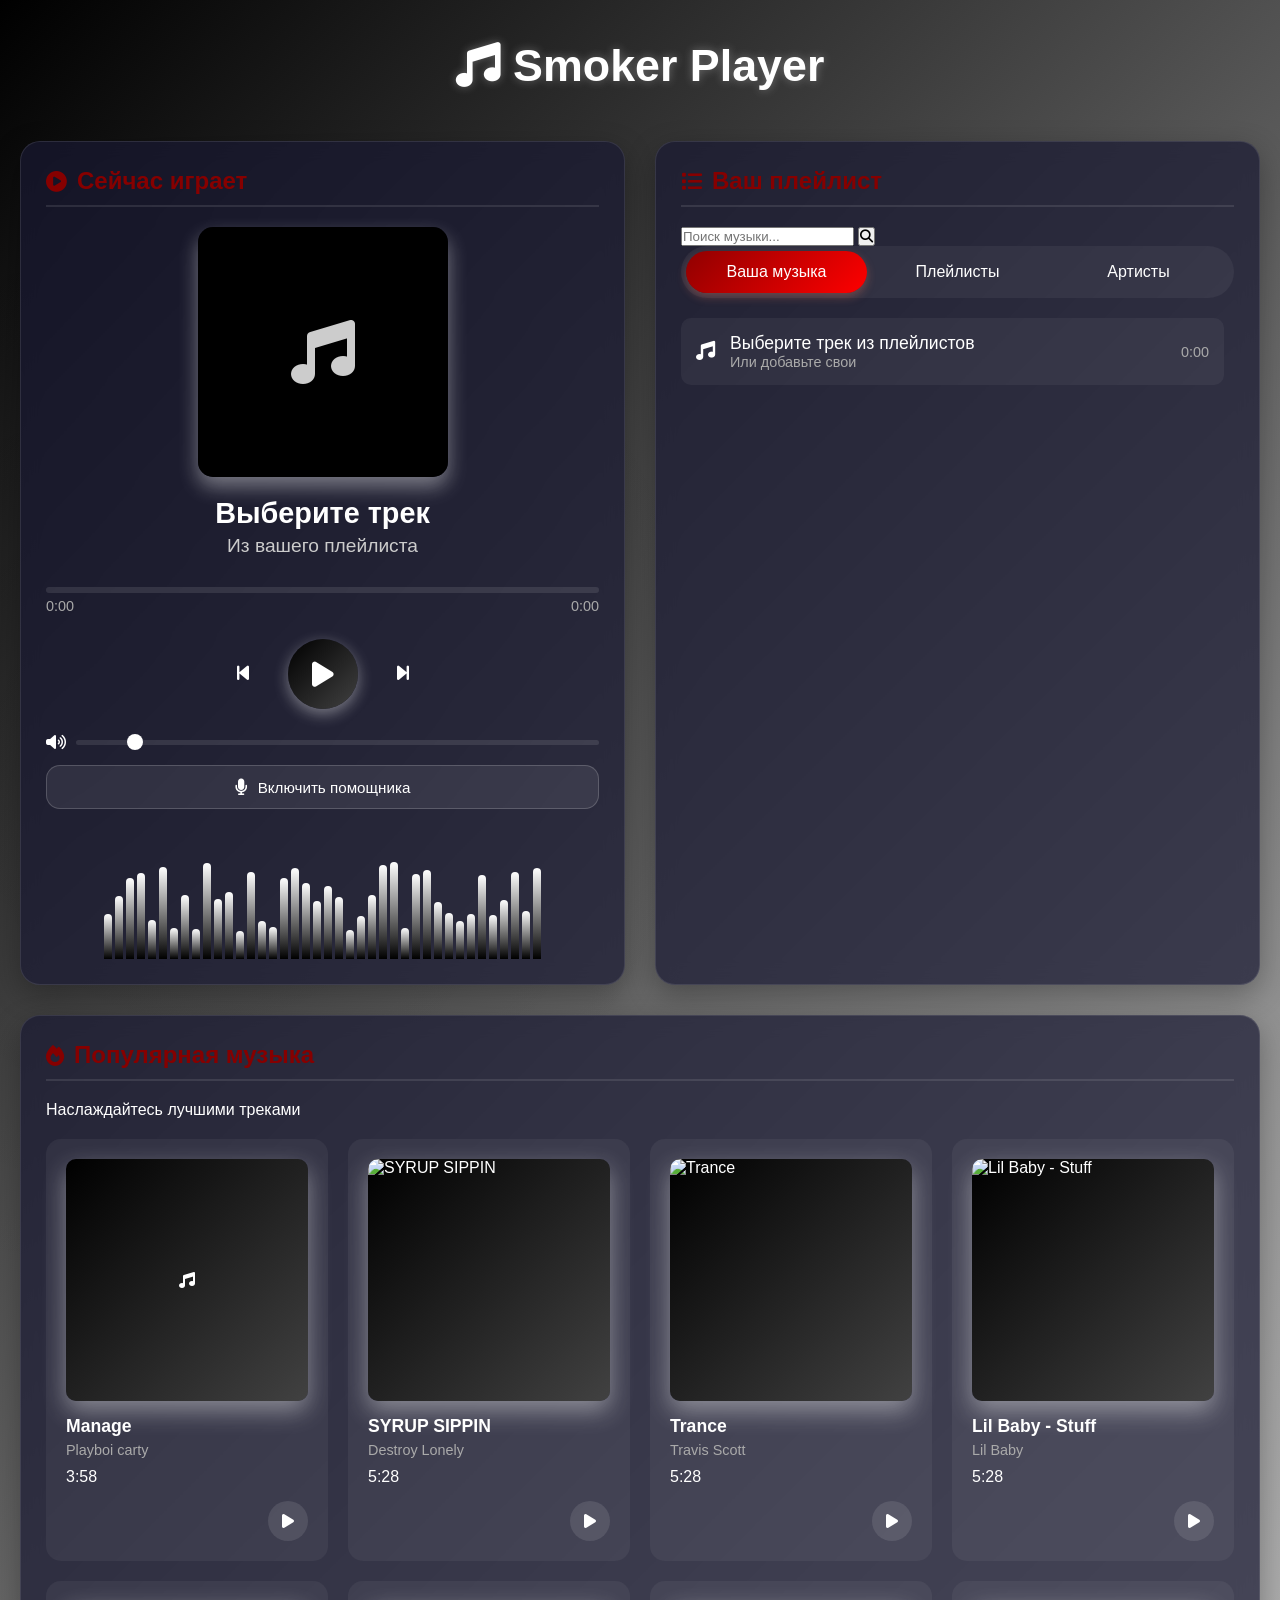
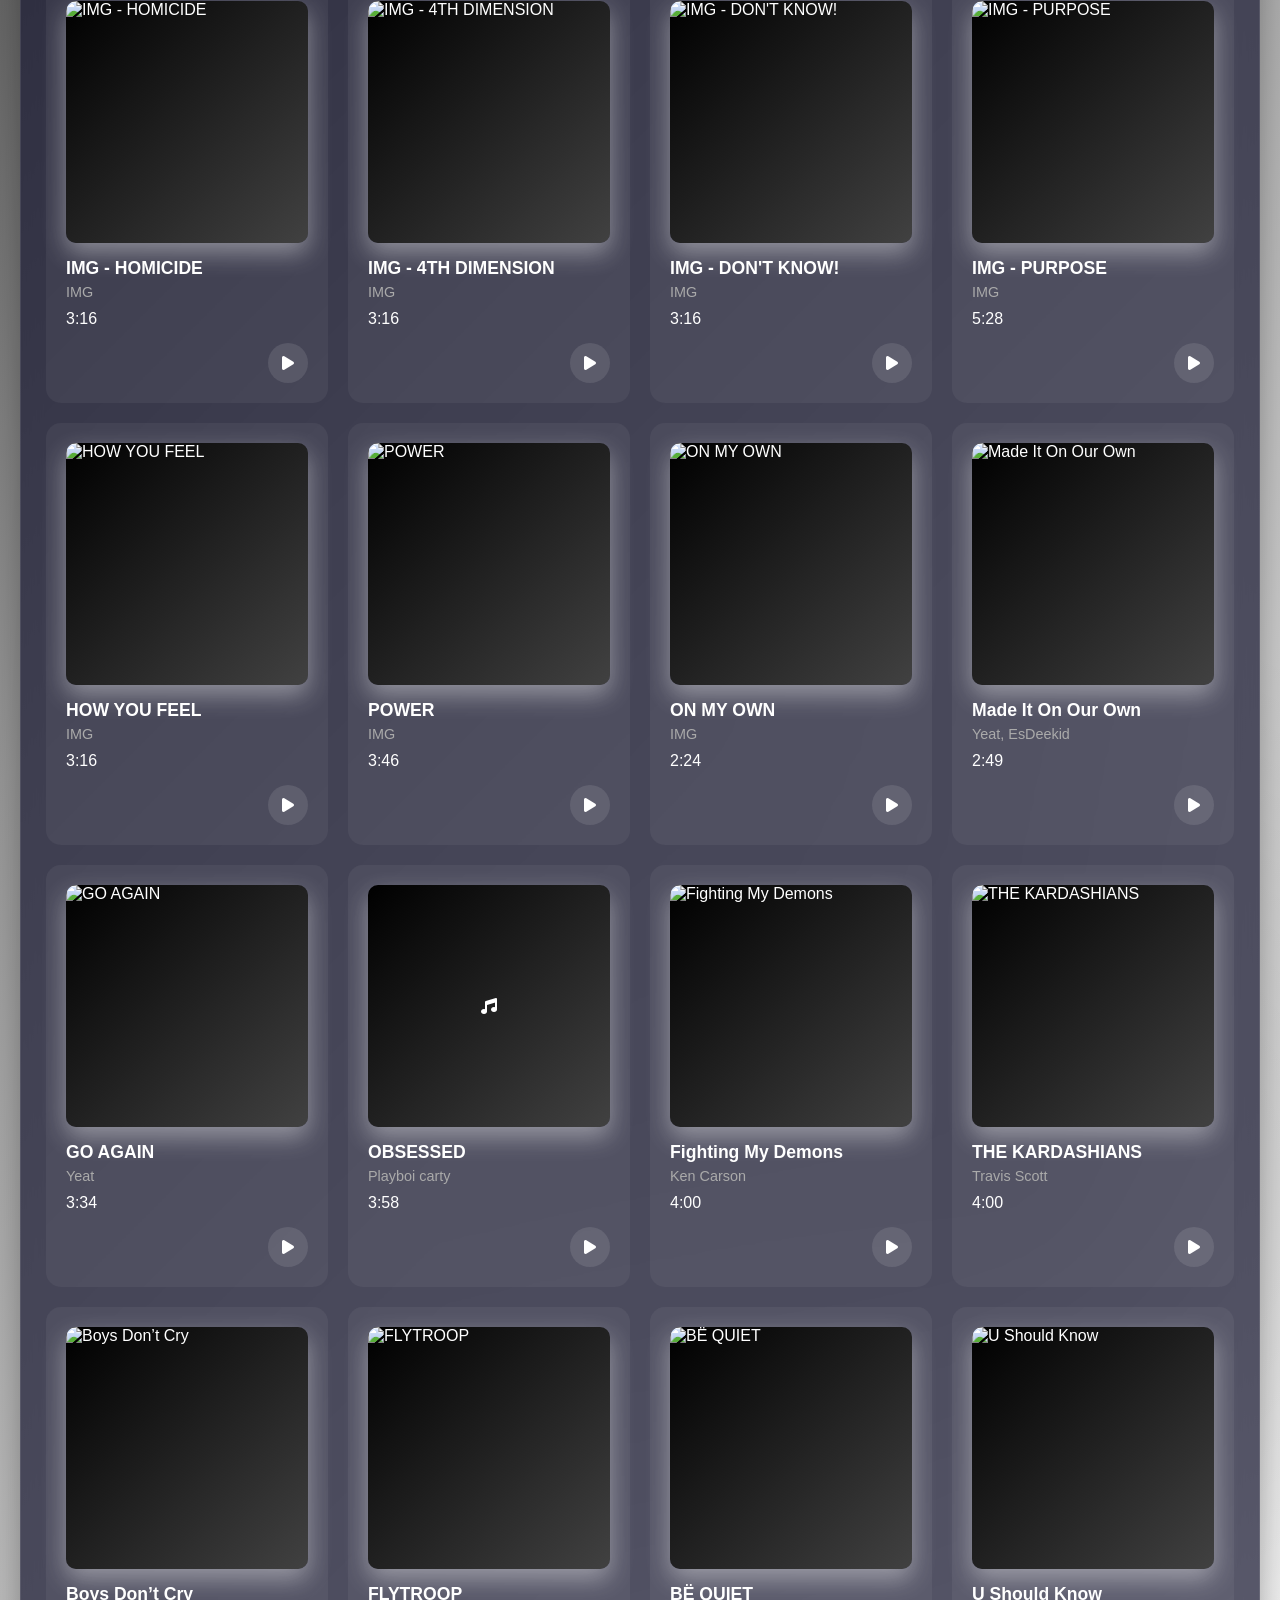
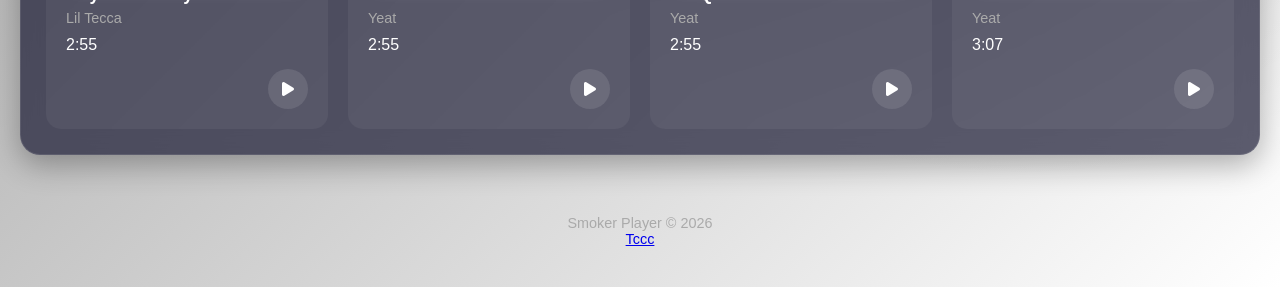
==== commit 0fda65b7: "Add new music tracks to index" ====
--- a/index.html
+++ b/index.html
@@ -177,7 +177,7 @@
                         artist: "IMG",
                         duration: "3:16",
                         cover: "https://i.scdn.co/image/ab67616d00001e02dfd6bfe770e5c34a636b2a72",
-                        url: "IMG - HOMICIDE.mp3",
+                        url: "music/IMG - HOMICIDE.mp3",
                         artistId: 1,
                         playlistIds: [1]
                     },
@@ -187,7 +187,7 @@
                         artist: "IMG",
                         duration: "3:16",
                         cover: "https://i.scdn.co/image/ab67616d00001e02dfd6bfe770e5c34a636b2a72",
-                        url: "IMG - 4TH DIMENSION.mp3",
+                        url: "music/IMG - 4TH DIMENSION.mp3",
                         artistId: 1,
                         playlistIds: [1]
                     },
@@ -197,7 +197,7 @@
                         artist: "IMG",
                         duration: "3:16",
                         cover: "https://i.scdn.co/image/ab67616d00001e02dfd6bfe770e5c34a636b2a72",
-                        url: "IMG - DON'T KNOW!.mp3",
+                        url: "music/IMG - DON'T KNOW!.mp3",
                         artistId: 1,
                         playlistIds: [1]
                     },
@@ -217,7 +217,7 @@
                         artist: "IMG",
                         duration: "3:16",
                         cover: "https://i.scdn.co/image/ab67616d00001e02dfd6bfe770e5c34a636b2a72",
-                        url: "IMG - HOW YOU FEEL_.mp3",
+                        url: "music/IMG - HOW YOU FEEL_.mp3",
                         artistId: 1,
                         playlistIds: [1]
                     },
@@ -1179,6 +1179,762 @@
                         url: "music/sdp interlude (OG).mp3",
                         artistId: 2,
                         playlistIds: [1]
+                    },
+                    {
+                        id: 6678,
+                        title: "4X4",
+                        artist: "Travis Scott",
+                        duration: "0:00",
+                        url: "music/4X4.mp3",
+                        artistId: 2,
+                        playlistIds: [1]
+                    },
+                    {
+                        id: 6679,
+                        title: "Trunks",
+                        artist: "A$AP Rocky",
+                        duration: "0:00",
+                        url: "music/A$AP Rocky - Trunks.mp3",
+                        artistId: 1,
+                        playlistIds: [1]
+                    },
+                    {
+                        id: 6680,
+                        title: "FEVER",
+                        artist: "BUCKSHOT feat. fakemink",
+                        duration: "0:00",
+                        url: "music/BUCKSHOT feat. fakemink - FEVER.mp3",
+                        artistId: 1,
+                        playlistIds: [1]
+                    },
+                    {
+                        id: 6681,
+                        title: "COK",
+                        artist: "Various Artists",
+                        duration: "0:00",
+                        url: "music/COK.mp3",
+                        artistId: 1,
+                        playlistIds: [1]
+                    },
+                    {
+                        id: 6682,
+                        title: "Flashing Lights",
+                        artist: "Kanye West",
+                        duration: "0:00",
+                        url: "music/Flashing Lights.mp3",
+                        artistId: 1,
+                        playlistIds: [1]
+                    },
+                    {
+                        id: 6683,
+                        title: "Goosebumps",
+                        artist: "Travis Scott",
+                        duration: "0:00",
+                        url: "music/Goosebumps.mp3",
+                        artistId: 2,
+                        playlistIds: [1]
+                    },
+                    {
+                        id: 6684,
+                        title: "AddXcts (1)",
+                        artist: "Homixide Gang",
+                        duration: "0:00",
+                        url: "music/Homixide Gang - AddXcts (1).mp3",
+                        artistId: 1,
+                        playlistIds: [1]
+                    },
+                    {
+                        id: 6685,
+                        title: "JACKBOYS",
+                        artist: "Travis Scott",
+                        duration: "0:00",
+                        url: "music/JACKBOYS.mp3",
+                        artistId: 2,
+                        playlistIds: [1]
+                    },
+                    {
+                        id: 6686,
+                        title: "KICKED OUT",
+                        artist: "Various Artists",
+                        duration: "0:00",
+                        url: "music/KICKED OUT.mp3",
+                        artistId: 1,
+                        playlistIds: [1]
+                    },
+                    {
+                        id: 6687,
+                        title: "Ligala sosa",
+                        artist: "Various Artists",
+                        duration: "0:00",
+                        url: "music/Ligala sosa.mp3",
+                        artistId: 1,
+                        playlistIds: [1]
+                    },
+                    {
+                        id: 6688,
+                        title: "PHILLY",
+                        artist: "Various Artists",
+                        duration: "0:00",
+                        url: "music/PHILLY.mp3",
+                        artistId: 1,
+                        playlistIds: [1]
+                    },
+                    {
+                        id: 6689,
+                        title: "PROBLEM CHILD",
+                        artist: "Various Artists",
+                        duration: "0:00",
+                        url: "music/PROBLEM CHILD.mp3",
+                        artistId: 1,
+                        playlistIds: [1]
+                    },
+                    {
+                        id: 6690,
+                        title: "SOULCALIBUR LUV",
+                        artist: "Various Artists",
+                        duration: "0:00",
+                        url: "music/SOULCALIBUR LUV.mp3",
+                        artistId: 1,
+                        playlistIds: [1]
+                    },
+                    {
+                        id: 6691,
+                        title: "STARGAZING",
+                        artist: "Travis Scott",
+                        duration: "0:00",
+                        url: "music/STARGAZING.mp3",
+                        artistId: 2,
+                        playlistIds: [1]
+                    },
+                    {
+                        id: 6692,
+                        title: "Sauce!",
+                        artist: "Various Artists",
+                        duration: "0:00",
+                        url: "music/Sauce!.mp3",
+                        artistId: 1,
+                        playlistIds: [1]
+                    },
+                    {
+                        id: 6693,
+                        title: "The Scotts",
+                        artist: "Various Artists",
+                        duration: "0:00",
+                        url: "music/The Scotts.mp3",
+                        artistId: 1,
+                        playlistIds: [1]
+                    },
+                    {
+                        id: 6694,
+                        title: "Toosie slide",
+                        artist: "Drake",
+                        duration: "0:00",
+                        url: "music/Toosie slide.mp3",
+                        artistId: 1,
+                        playlistIds: [1]
+                    },
+                    {
+                        id: 6695,
+                        title: "OUTSIDE",
+                        artist: "Travis Scott",
+                        duration: "0:00",
+                        url: "music/Travis Scott - OUTSIDE.mp3",
+                        artistId: 2,
+                        playlistIds: [1]
+                    },
+                    {
+                        id: 6696,
+                        title: "THANK GOD",
+                        artist: "Travis Scott",
+                        duration: "0:00",
+                        url: "music/Travis Scott - THANK GOD.mp3",
+                        artistId: 2,
+                        playlistIds: [1]
+                    },
+                    {
+                        id: 6697,
+                        title: "Type Shit",
+                        artist: "Playboi Carti",
+                        duration: "0:00",
+                        url: "music/Type Shit.mp3",
+                        artistId: 1,
+                        playlistIds: [1]
+                    },
+                    {
+                        id: 6698,
+                        title: "UFO LUV",
+                        artist: "Various Artists",
+                        duration: "0:00",
+                        url: "music/UFO LUV.mp3",
+                        artistId: 1,
+                        playlistIds: [1]
+                    },
+                    {
+                        id: 6699,
+                        title: "Blast Off",
+                        artist: "Void, Repair Lonely",
+                        duration: "0:00",
+                        url: "music/Void, Repair Lonely - Blast Off.mp3",
+                        artistId: 1,
+                        playlistIds: [1]
+                    },
+                    {
+                        id: 6700,
+                        title: "WATAFUK",
+                        artist: "Various Artists",
+                        duration: "0:00",
+                        url: "music/WATAFUK.mp3",
+                        artistId: 1,
+                        playlistIds: [1]
+                    },
+                    {
+                        id: 6701,
+                        title: "My wrist (feat. Young Thug)",
+                        artist: "Yeat",
+                        duration: "0:00",
+                        url: "music/Yeat - My wrist (feat. Young Thug).mp3",
+                        artistId: 10,
+                        playlistIds: [1]
+                    },
+                    {
+                        id: 6702,
+                        title: "No morë talk",
+                        artist: "Yeat",
+                        duration: "0:00",
+                        url: "music/Yeat - No morë talk.mp3",
+                        artistId: 10,
+                        playlistIds: [1]
+                    },
+                    {
+                        id: 6703,
+                        title: "abu_dhabi_vabu",
+                        artist: "Various Artists",
+                        duration: "0:00",
+                        url: "music/abu_dhabi_vabu.mp3",
+                        artistId: 1,
+                        playlistIds: [1]
+                    },
+                    {
+                        id: 6704,
+                        title: "ameli",
+                        artist: "Various Artists",
+                        duration: "0:00",
+                        url: "music/ameli.mp3",
+                        artistId: 1,
+                        playlistIds: [1]
+                    },
+                    {
+                        id: 6705,
+                        title: "bebebe",
+                        artist: "Various Artists",
+                        duration: "0:00",
+                        url: "music/bebebe.mp3",
+                        artistId: 1,
+                        playlistIds: [1]
+                    },
+                    {
+                        id: 6706,
+                        title: "bystro",
+                        artist: "Various Artists",
+                        duration: "0:00",
+                        url: "music/bystro.mp3",
+                        artistId: 1,
+                        playlistIds: [1]
+                    },
+                    {
+                        id: 6707,
+                        title: "carnival",
+                        artist: "Playboi Carti",
+                        duration: "0:00",
+                        url: "music/carnival.mp3",
+                        artistId: 1,
+                        playlistIds: [1]
+                    },
+                    {
+                        id: 6708,
+                        title: "champain",
+                        artist: "Various Artists",
+                        duration: "0:00",
+                        url: "music/champain.mp3",
+                        artistId: 1,
+                        playlistIds: [1]
+                    },
+                    {
+                        id: 6709,
+                        title: "chernyy bumer",
+                        artist: "Various Artists",
+                        duration: "0:00",
+                        url: "music/chernyy bumer.mp3",
+                        artistId: 1,
+                        playlistIds: [1]
+                    },
+                    {
+                        id: 6710,
+                        title: "chetyre ukrainki",
+                        artist: "Various Artists",
+                        duration: "0:00",
+                        url: "music/chetyre ukrainki.mp3",
+                        artistId: 1,
+                        playlistIds: [1]
+                    },
+                    {
+                        id: 6711,
+                        title: "crank master",
+                        artist: "Various Artists",
+                        duration: "0:00",
+                        url: "music/crank master.mp3",
+                        artistId: 1,
+                        playlistIds: [1]
+                    },
+                    {
+                        id: 6712,
+                        title: "cristal",
+                        artist: "Various Artists",
+                        duration: "0:00",
+                        url: "music/cristal.mp3",
+                        artistId: 1,
+                        playlistIds: [1]
+                    },
+                    {
+                        id: 6713,
+                        title: "cristal_",
+                        artist: "Various Artists",
+                        duration: "0:00",
+                        url: "music/cristal_.mp3",
+                        artistId: 1,
+                        playlistIds: [1]
+                    },
+                    {
+                        id: 6714,
+                        title: "cristal_mayot",
+                        artist: "Various Artists",
+                        duration: "0:00",
+                        url: "music/cristal_mayot.mp3",
+                        artistId: 1,
+                        playlistIds: [1]
+                    },
+                    {
+                        id: 6715,
+                        title: "dom",
+                        artist: "Various Artists",
+                        duration: "0:00",
+                        url: "music/dom.mp3",
+                        artistId: 1,
+                        playlistIds: [1]
+                    },
+                    {
+                        id: 6716,
+                        title: "drugoy",
+                        artist: "Various Artists",
+                        duration: "0:00",
+                        url: "music/drugoy.mp3",
+                        artistId: 1,
+                        playlistIds: [1]
+                    },
+                    {
+                        id: 6717,
+                        title: "dulo",
+                        artist: "Various Artists",
+                        duration: "0:00",
+                        url: "music/dulo.mp3",
+                        artistId: 1,
+                        playlistIds: [1]
+                    },
+                    {
+                        id: 6718,
+                        title: "el problema",
+                        artist: "Various Artists",
+                        duration: "0:00",
+                        url: "music/el problema.mp3",
+                        artistId: 1,
+                        playlistIds: [1]
+                    },
+                    {
+                        id: 6719,
+                        title: "gta",
+                        artist: "Various Artists",
+                        duration: "0:00",
+                        url: "music/gta.mp3",
+                        artistId: 1,
+                        playlistIds: [1]
+                    },
+                    {
+                        id: 6720,
+                        title: "hyaena",
+                        artist: "Travis Scott",
+                        duration: "0:00",
+                        url: "music/hyaena.mp3",
+                        artistId: 2,
+                        playlistIds: [1]
+                    },
+                    {
+                        id: 6721,
+                        title: "lollipop",
+                        artist: "Various Artists",
+                        duration: "0:00",
+                        url: "music/lollipop.mp3",
+                        artistId: 1,
+                        playlistIds: [1]
+                    },
+                    {
+                        id: 6722,
+                        title: "long time",
+                        artist: "Various Artists",
+                        duration: "0:00",
+                        url: "music/long time.mp3",
+                        artistId: 1,
+                        playlistIds: [1]
+                    },
+                    {
+                        id: 6723,
+                        title: "navalnyy lyokha",
+                        artist: "Various Artists",
+                        duration: "0:00",
+                        url: "music/navalnyy lyokha.mp3",
+                        artistId: 1,
+                        playlistIds: [1]
+                    },
+                    {
+                        id: 6724,
+                        title: "nominalo",
+                        artist: "Various Artists",
+                        duration: "0:00",
+                        url: "music/nominalo.mp3",
+                        artistId: 1,
+                        playlistIds: [1]
+                    },
+                    {
+                        id: 6725,
+                        title: "novaya volna",
+                        artist: "Various Artists",
+                        duration: "0:00",
+                        url: "music/novaya volna.mp3",
+                        artistId: 1,
+                        playlistIds: [1]
+                    },
+                    {
+                        id: 6726,
+                        title: "novyy meren",
+                        artist: "Various Artists",
+                        duration: "0:00",
+                        url: "music/novyy meren.mp3",
+                        artistId: 1,
+                        playlistIds: [1]
+                    },
+                    {
+                        id: 6727,
+                        title: "ona-ono",
+                        artist: "Various Artists",
+                        duration: "0:00",
+                        url: "music/ona-ono.mp3",
+                        artistId: 1,
+                        playlistIds: [1]
+                    },
+                    {
+                        id: 6728,
+                        title: "out west",
+                        artist: "Travis Scott",
+                        duration: "0:00",
+                        url: "music/out west.mp3",
+                        artistId: 2,
+                        playlistIds: [1]
+                    },
+                    {
+                        id: 6729,
+                        title: "pablo",
+                        artist: "Various Artists",
+                        duration: "0:00",
+                        url: "music/pablo.mp3",
+                        artistId: 1,
+                        playlistIds: [1]
+                    },
+                    {
+                        id: 6730,
+                        title: "papin tank",
+                        artist: "Various Artists",
+                        duration: "0:00",
+                        url: "music/papin tank.mp3",
+                        artistId: 1,
+                        playlistIds: [1]
+                    },
+                    {
+                        id: 6731,
+                        title: "pochemu",
+                        artist: "Various Artists",
+                        duration: "0:00",
+                        url: "music/pochemu.mp3",
+                        artistId: 1,
+                        playlistIds: [1]
+                    },
+                    {
+                        id: 6732,
+                        title: "pososi",
+                        artist: "Various Artists",
+                        duration: "0:00",
+                        url: "music/pososi.mp3",
+                        artistId: 1,
+                        playlistIds: [1]
+                    },
+                    {
+                        id: 6733,
+                        title: "poydet",
+                        artist: "Various Artists",
+                        duration: "0:00",
+                        url: "music/poydet.mp3",
+                        artistId: 1,
+                        playlistIds: [1]
+                    },
+                    {
+                        id: 6734,
+                        title: "ratatatata",
+                        artist: "Various Artists",
+                        duration: "0:00",
+                        url: "music/ratatatata.mp3",
+                        artistId: 1,
+                        playlistIds: [1]
+                    },
+                    {
+                        id: 6735,
+                        title: "retro rev",
+                        artist: "Various Artists",
+                        duration: "0:00",
+                        url: "music/retro rev.mp3",
+                        artistId: 1,
+                        playlistIds: [1]
+                    },
+                    {
+                        id: 6736,
+                        title: "san laran",
+                        artist: "Various Artists",
+                        duration: "0:00",
+                        url: "music/san laran.mp3",
+                        artistId: 1,
+                        playlistIds: [1]
+                    },
+                    {
+                        id: 6737,
+                        title: "shyne",
+                        artist: "Various Artists",
+                        duration: "0:00",
+                        url: "music/shyne.mp3",
+                        artistId: 1,
+                        playlistIds: [1]
+                    },
+                    {
+                        id: 6738,
+                        title: "veselaya pesnya",
+                        artist: "Various Artists",
+                        duration: "0:00",
+                        url: "music/veselaya pesnya.mp3",
+                        artistId: 1,
+                        playlistIds: [1]
+                    },
+                    {
+                        id: 6739,
+                        title: "FOR RICHIE",
+                        artist: "void, Druskhi",
+                        duration: "0:00",
+                        url: "music/void, Druskhi - FOR RICHIE.mp3",
+                        artistId: 1,
+                        playlistIds: [1]
+                    },
+                    {
+                        id: 6740,
+                        title: "watch this",
+                        artist: "Various Artists",
+                        duration: "0:00",
+                        url: "music/watch this.mp3",
+                        artistId: 1,
+                        playlistIds: [1]
+                    },
+                    {
+                        id: 6741,
+                        title: "what u need",
+                        artist: "Various Artists",
+                        duration: "0:00",
+                        url: "music/what u need.mp3",
+                        artistId: 1,
+                        playlistIds: [1]
+                    },
+                    {
+                        id: 6742,
+                        title: "ya kogda-nibud uydu",
+                        artist: "Various Artists",
+                        duration: "0:00",
+                        url: "music/ya kogda-nibud uydu.mp3",
+                        artistId: 1,
+                        playlistIds: [1]
+                    },
+                    {
+                        id: 6743,
+                        title: "Бандана",
+                        artist: "Russian Mix",
+                        duration: "0:00",
+                        url: "music/Бандана.mp3",
+                        artistId: 3,
+                        playlistIds: [2]
+                    },
+                    {
+                        id: 6744,
+                        title: "Бассок",
+                        artist: "Russian Mix",
+                        duration: "0:00",
+                        url: "music/Бассок.mp3",
+                        artistId: 3,
+                        playlistIds: [2]
+                    },
+                    {
+                        id: 6745,
+                        title: "Валентина",
+                        artist: "Russian Mix",
+                        duration: "0:00",
+                        url: "music/Валентина.mp3",
+                        artistId: 3,
+                        playlistIds: [2]
+                    },
+                    {
+                        id: 6746,
+                        title: "Веном",
+                        artist: "Russian Mix",
+                        duration: "0:00",
+                        url: "music/Веном.mp3",
+                        artistId: 3,
+                        playlistIds: [2]
+                    },
+                    {
+                        id: 6747,
+                        title: "Виновата сама",
+                        artist: "Russian Mix",
+                        duration: "0:00",
+                        url: "music/Виновата сама.mp3",
+                        artistId: 3,
+                        playlistIds: [2]
+                    },
+                    {
+                        id: 6748,
+                        title: "Гоблин",
+                        artist: "Russian Mix",
+                        duration: "0:00",
+                        url: "music/Гоблин.mp3",
+                        artistId: 3,
+                        playlistIds: [2]
+                    },
+                    {
+                        id: 6749,
+                        title: "На грязном",
+                        artist: "Russian Mix",
+                        duration: "0:00",
+                        url: "music/На грязном.mp3",
+                        artistId: 3,
+                        playlistIds: [2]
+                    },
+                    {
+                        id: 6750,
+                        title: "Сердце для шалав",
+                        artist: "Russian Mix",
+                        duration: "0:00",
+                        url: "music/Сердце для шалав.mp3",
+                        artistId: 3,
+                        playlistIds: [2]
+                    },
+                    {
+                        id: 6751,
+                        title: "Случайна",
+                        artist: "Russian Mix",
+                        duration: "0:00",
+                        url: "music/Случайна.mp3",
+                        artistId: 3,
+                        playlistIds: [2]
+                    },
+                    {
+                        id: 6752,
+                        title: "ауди",
+                        artist: "Russian Mix",
+                        duration: "0:00",
+                        url: "music/ауди.mp3",
+                        artistId: 3,
+                        playlistIds: [2]
+                    },
+                    {
+                        id: 6753,
+                        title: "ауф",
+                        artist: "Russian Mix",
+                        duration: "0:00",
+                        url: "music/ауф.mp3",
+                        artistId: 3,
+                        playlistIds: [2]
+                    },
+                    {
+                        id: 6754,
+                        title: "валим",
+                        artist: "Russian Mix",
+                        duration: "0:00",
+                        url: "music/валим.mp3",
+                        artistId: 3,
+                        playlistIds: [2]
+                    },
+                    {
+                        id: 6755,
+                        title: "до сих пор",
+                        artist: "Russian Mix",
+                        duration: "0:00",
+                        url: "music/до сих пор.mp3",
+                        artistId: 3,
+                        playlistIds: [2]
+                    },
+                    {
+                        id: 6756,
+                        title: "киллер",
+                        artist: "Russian Mix",
+                        duration: "0:00",
+                        url: "music/киллер.mp3",
+                        artistId: 3,
+                        playlistIds: [2]
+                    },
+                    {
+                        id: 6757,
+                        title: "мент",
+                        artist: "Russian Mix",
+                        duration: "0:00",
+                        url: "music/мент.mp3",
+                        artistId: 3,
+                        playlistIds: [2]
+                    },
+                    {
+                        id: 6758,
+                        title: "моих мыслях",
+                        artist: "Russian Mix",
+                        duration: "0:00",
+                        url: "music/моих мыслях.mp3",
+                        artistId: 3,
+                        playlistIds: [2]
+                    },
+                    {
+                        id: 6759,
+                        title: "мы пидоры",
+                        artist: "Russian Mix",
+                        duration: "0:00",
+                        url: "music/мы пидоры.mp3",
+                        artistId: 3,
+                        playlistIds: [2]
+                    },
+                    {
+                        id: 6760,
+                        title: "снег",
+                        artist: "Russian Mix",
+                        duration: "0:00",
+                        url: "music/снег.mp3",
+                        artistId: 3,
+                        playlistIds: [2]
+                    },
+                    {
+                        id: 6761,
+                        title: "ты",
+                        artist: "Russian Mix",
+                        duration: "0:00",
+                        url: "music/ты.mp3",
+                        artistId: 3,
+                        playlistIds: [2]
                     }
                 ],
                 artists: [
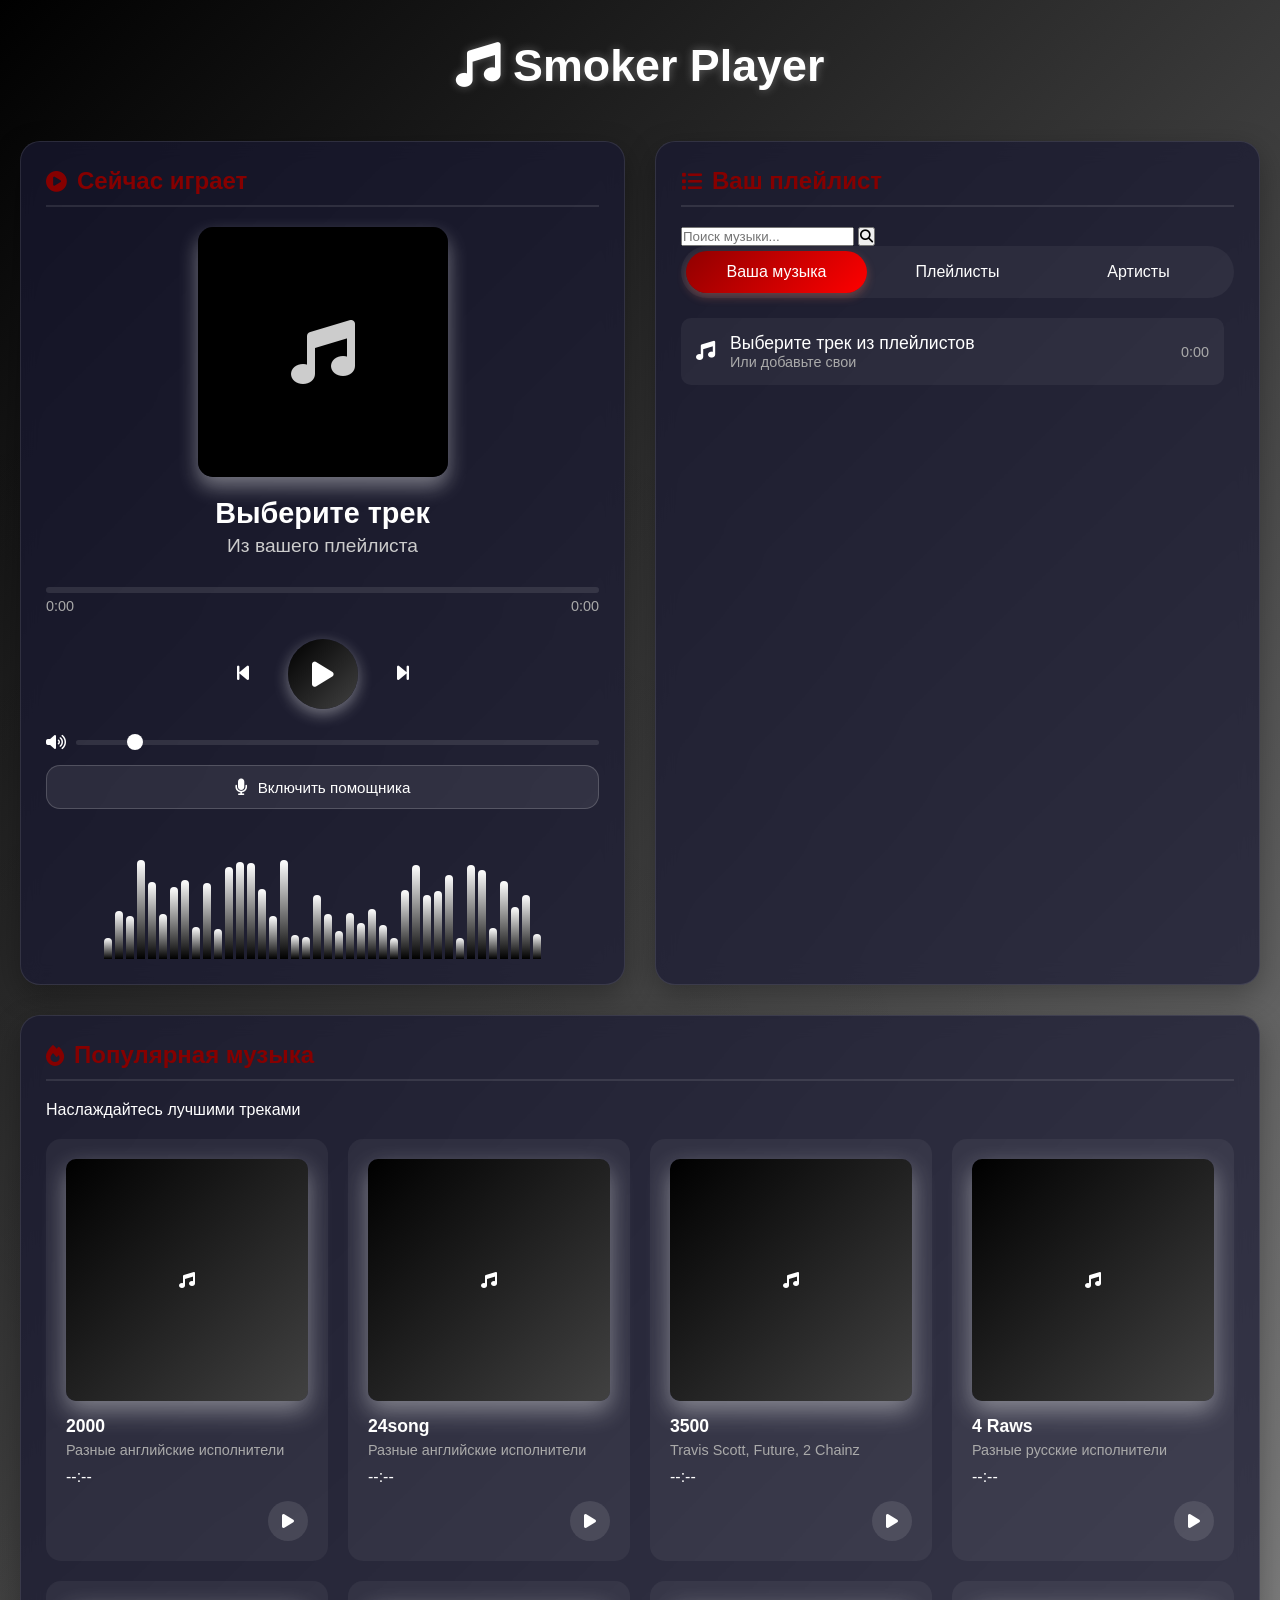
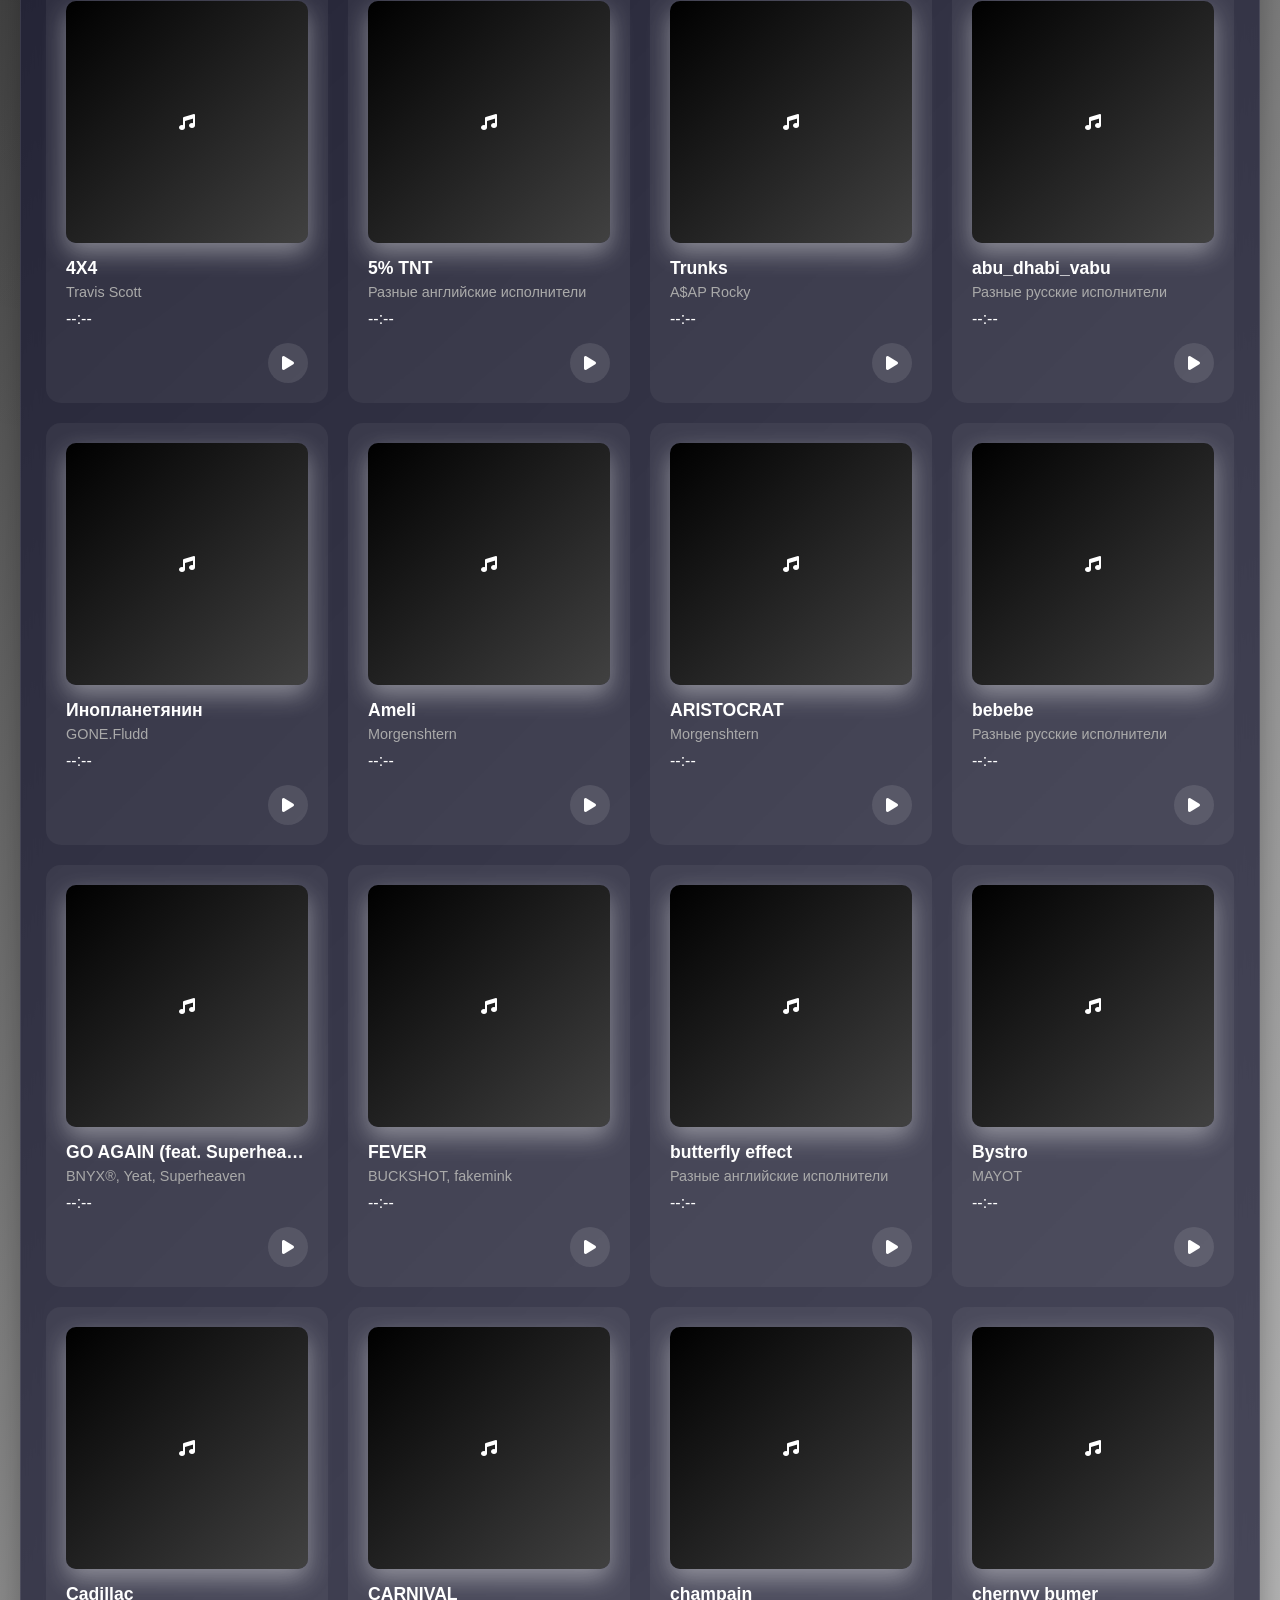
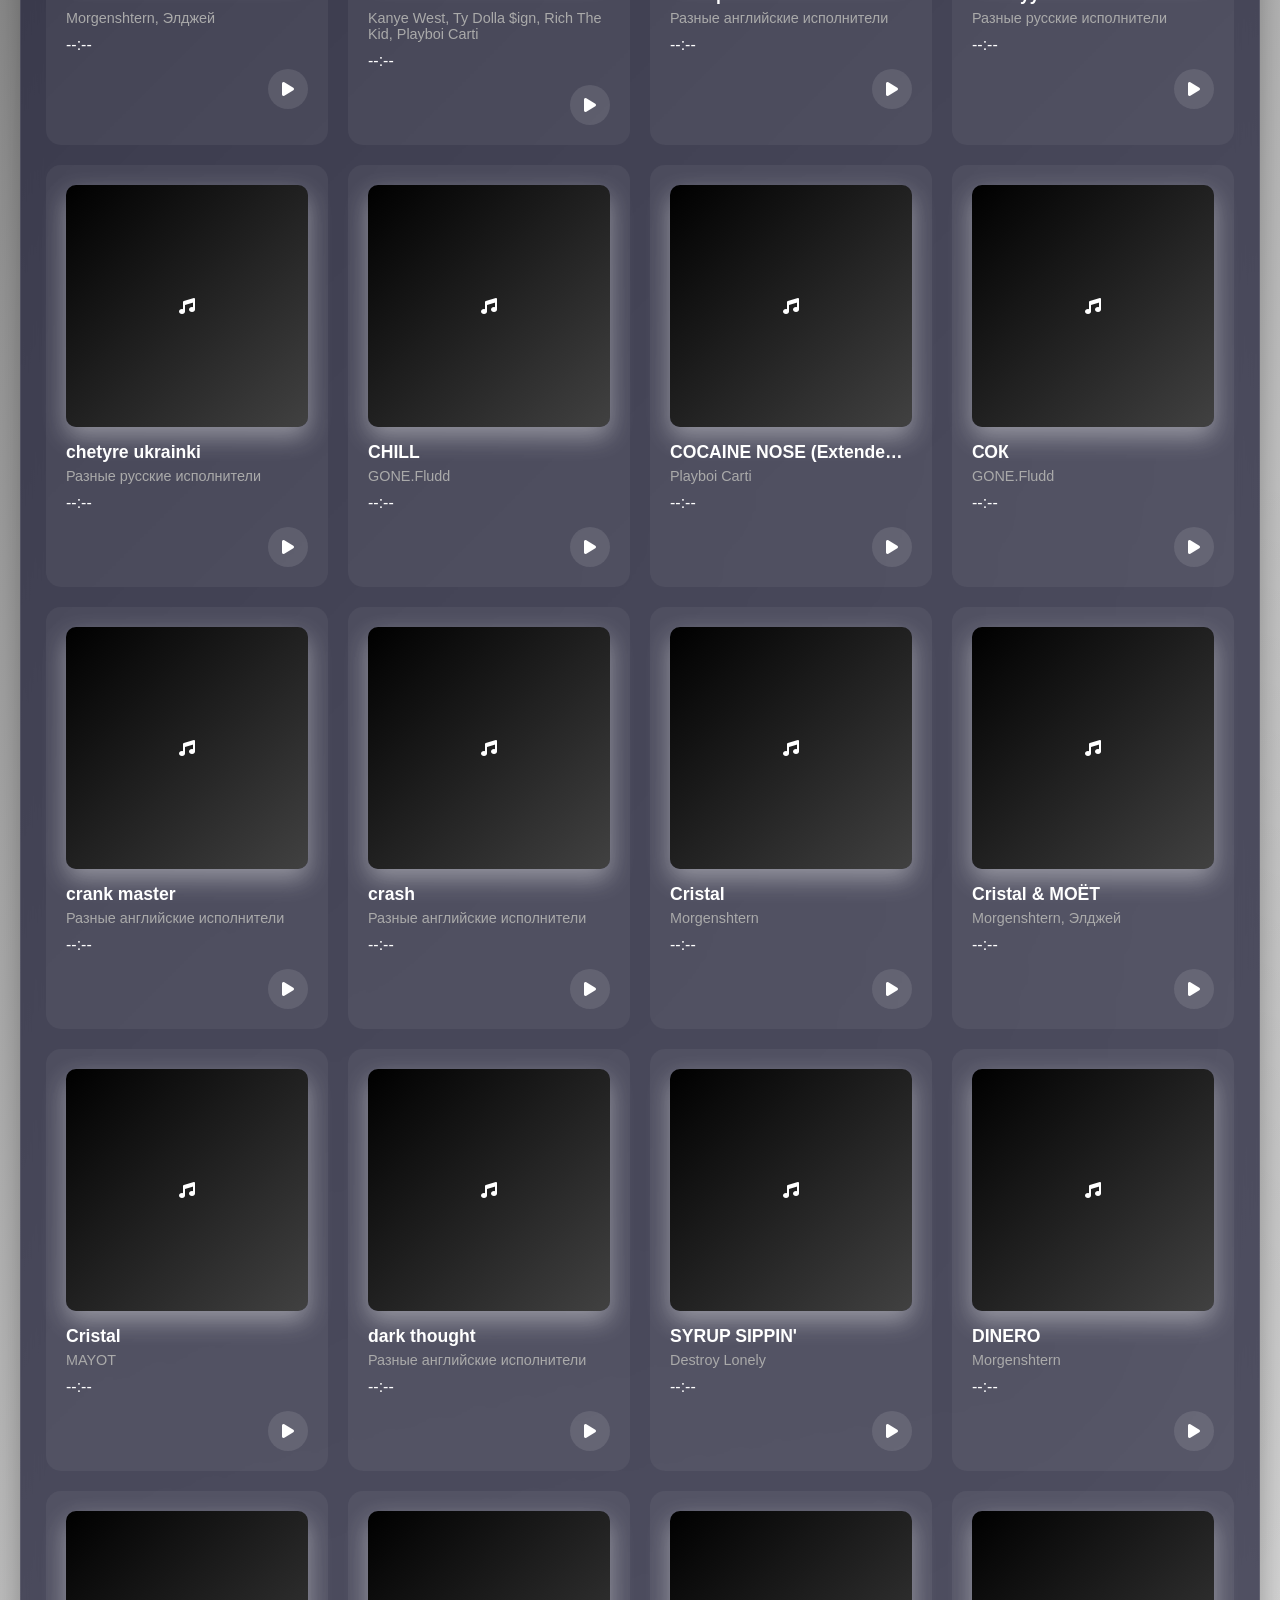
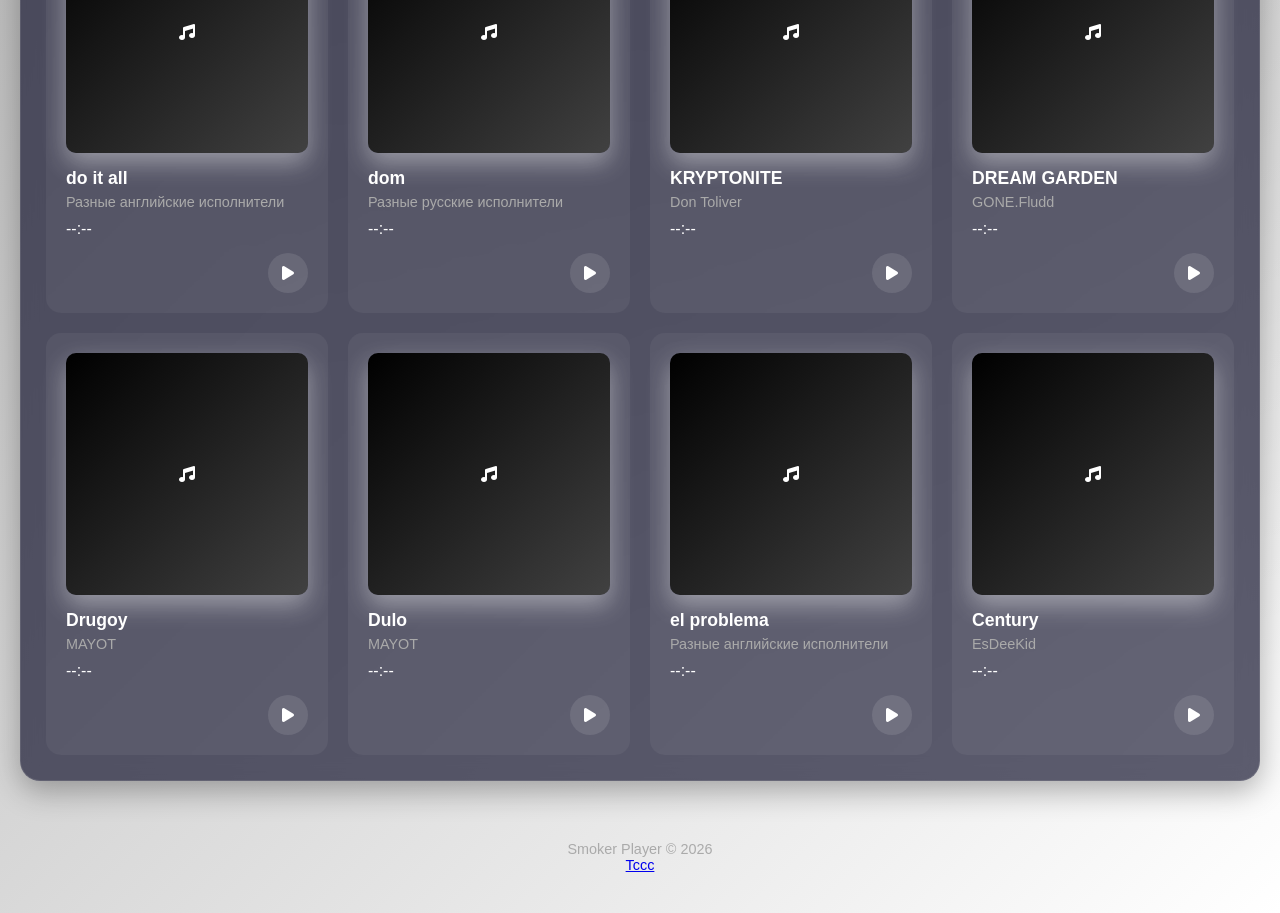
==== commit af736ce6: "Remove duplicate inline catalog and add artist avatars" ====
--- a/index.html
+++ b/index.html
@@ -1,3322 +1,134 @@
-<!DOCTYPE html>
-<html lang="ru">
-
-<head>
-    <link rel="manifest" href="manifest.json">
-    <meta name="theme-color" content="#900000">
-    <meta name="viewport" content="width=device-width, initial-scale=1.0">
-    <title>Harmony Player - Плейлисты</title>
-    <link rel="stylesheet" href="https://cdnjs.cloudflare.com/ajax/libs/font-awesome/6.4.0/css/all.min.css">
-    <link rel="stylesheet" href="style.css" />
-    <style>
-    </style>
-</head>
-
-<body>
-    <header>
-        <h1><i class="fas fa-music"></i> Smoker Player</h1>
-    </header>
-
-    <div class="container">
-        <section class="player-section">
-            <h2 class="section-title"><i class="fas fa-play-circle"></i> Сейчас играет</h2>
-            <div class="now-playing">
-                <div class="album-art" id="album-art">
-                    <i class="fas fa-music"></i>
-                    <div class="overlay">
-                        <i class="fas fa-play"></i>
-                    </div>
-                </div>
-                <div class="song-info">
-                    <div class="song-title" id="song-title">Выберите трек</div>
-                    <div class="song-artist" id="song-artist">Из вашего плейлиста</div>
-                </div>
-            </div>
-
-            <div class="progress-container">
-                <div class="progress-bar" id="progress-bar">
-                    <div class="progress" id="progress"></div>
-                </div>
-                <div class="time-info">
-                    <span class="current-time" id="current-time">0:00</span>
-                    <span class="duration" id="duration">0:00</span>
-                </div>
-            </div>
-
-            <div class="controls">
-                <button class="control-btn" id="prev">
-                    <i class="fas fa-step-backward"></i>
-                </button>
-                <button class="control-btn play-pause" id="play-pause">
-                    <i class="fas fa-play"></i>
-                </button>
-                <button class="control-btn" id="next">
-                    <i class="fas fa-step-forward"></i>
-                </button>
-            </div>
-
-            <div class="volume-container">
-                <i class="fas fa-volume-up"></i>
-                <input type="range" class="volume-slider" id="volume" min="0" max="1" step="0.01" value="0.1">
-            </div>
-
-            <button class="voice-control-btn" id="voice-control" type="button" aria-pressed="false">
-                <i class="fas fa-microphone"></i>
-                <span id="voice-control-text">Включить помощника</span>
-            </button>
-
-            <div class="visualizer" id="visualizer">
-                <!-- Bars will be generated by JavaScript -->
-            </div>
-        </section>
-
-        <section class="playlist-section">
-            <h2 class="section-title"><i class="fas fa-list"></i> Ваш плейлист</h2>
-
-            <div class="search-container">
-                <input type="text" id="search-input" placeholder="Поиск музыки...">
-                <button id="search-button"><i class="fas fa-search"></i></button>
-            </div>
-
-            <div class="tabs">
-                <div class="tab active" data-tab="user">Ваша музыка</div>
-                <div class="tab" data-tab="playlists">Плейлисты</div>
-                <div class="tab" data-tab="artists">Артисты</div>
-            </div>
-
-            <div class="tab-content active" id="user-playlist">
-                <ul class="playlist" id="playlist">
-                    <li class="playlist-item">
-                        <div class="play-icon">
-                            <i class="fas fa-music"></i>
-                        </div>
-                        <div class="song-details">
-                            <div class="title">Выберите трек из плейлистов</div>
-                            <div class="artist">Или добавьте свои</div>
-                        </div>
-                        <div class="duration">0:00</div>
-                    </li>
-                </ul>
-            </div>
-
-            <div class="tab-content" id="playlists-tab">
-                <div class="playlist-grid" id="playlists-grid">
-                    <!-- Playlists will be added here -->
-                </div>
-            </div>
-
-            <div class="tab-content" id="artists-tab">
-                <div class="artists-grid" id="artists-grid">
-                    <!-- Artists will be added here -->
-                </div>
-            </div>
-        </section>
-    </div>
-
-    <section class="popular-section">
-        <h2 class="section-title"><i class="fas fa-fire"></i> Популярная музыка</h2>
-        <p>Наслаждайтесь лучшими треками</p>
-        <div class="popular-grid" id="popular-grid">
-            <!-- Popular songs will be added here -->
-        </div>
-    </section>
-
-    <footer>
-        <p>Smoker Player &copy; 2026</p>
-        <a href="index2.html">Tccc</a>
-    </footer>
-    <!-- Аудио элемент для воспроизведения -->
-    <audio id="audio-player"></audio>
-    <script>
-        document.addEventListener('DOMContentLoaded', function () {
-            // Единый массив всех данных
-            const musicData = {
-                songs: [
-                    {
-                        id: 640,
-                        title: "Manage",
-                        artist: "Playboi carty",
-                        duration: "3:58",
-                        url: "music/Playboi Carti, Lil Uzi Vert - Manage.mp3",
-                        artistId: 1,
-                        playlistIds: [1]
-                    },
-                    {
-                        id: 640,
-                        title: "SYRUP SIPPIN",
-                        artist: "Destroy Lonely",
-                        duration: "5:28",
-                        cover: "https://encrypted-tbn0.gstatic.com/images?q=tbn:ANd9GcT3KlxjDkhLbvclNoleQyC4lhi_qhQQK2i2Ig&s",
-                        url: "music/Destroy Lonely - SYRUP SIPPIN'.mp3",
-                        artistId: 11,
-                        playlistIds: [1]
-                    },
-                    {
-                        id: 640,
-                        title: "Trance",
-                        artist: "Travis Scott",
-                        duration: "5:28",
-                        cover: "https://encrypted-tbn0.gstatic.com/images?q=tbn:ANd9GcTfvfbJaRUpMgvvJYJXPPHNKYT0zV8uCZbSxA&s",
-                        url: "music/Metro Boomin, Travis Scott & Young Thug - Trance.mp3",
-                        artistId: 2,
-                        playlistIds: [1]
-                    },
-                    {
-                        id: 640,
-                        title: "Lil Baby - Stuff",
-                        artist: "Lil Baby",
-                        duration: "5:28",
-                        cover: "https://i.scdn.co/image/ab67616d0000b273ed9de13afd41c3377cf330b9",
-                        url: "music/Lil Baby - Stuff (featuring Travis Scott).mp3",
-                        artistId: 11,
-                        playlistIds: [1]
-                    },
-                    {
-                        id: 640,
-                        title: "IMG - HOMICIDE",
-                        artist: "IMG",
-                        duration: "3:16",
-                        cover: "https://i.scdn.co/image/ab67616d00001e02dfd6bfe770e5c34a636b2a72",
-                        url: "music/IMG - HOMICIDE.mp3",
-                        artistId: 1,
-                        playlistIds: [1]
-                    },
-                    {
-                        id: 640,
-                        title: "IMG - 4TH DIMENSION",
-                        artist: "IMG",
-                        duration: "3:16",
-                        cover: "https://i.scdn.co/image/ab67616d00001e02dfd6bfe770e5c34a636b2a72",
-                        url: "music/IMG - 4TH DIMENSION.mp3",
-                        artistId: 1,
-                        playlistIds: [1]
-                    },
-                    {
-                        id: 640,
-                        title: "IMG - DON'T KNOW!",
-                        artist: "IMG",
-                        duration: "3:16",
-                        cover: "https://i.scdn.co/image/ab67616d00001e02dfd6bfe770e5c34a636b2a72",
-                        url: "music/IMG - DON'T KNOW!.mp3",
-                        artistId: 1,
-                        playlistIds: [1]
-                    },
-                    {
-                        id: 640,
-                        title: "IMG - PURPOSE",
-                        artist: "IMG",
-                        duration: "5:28",
-                        cover: "https://i.scdn.co/image/ab67616d00001e02dfd6bfe770e5c34a636b2a72",
-                        url: "music/IMG - PURPOSE.mp3",
-                        artistId: 1,
-                        playlistIds: [1]
-                    },
-                    {
-                        id: 640,
-                        title: "HOW YOU FEEL",
-                        artist: "IMG",
-                        duration: "3:16",
-                        cover: "https://i.scdn.co/image/ab67616d00001e02dfd6bfe770e5c34a636b2a72",
-                        url: "music/IMG - HOW YOU FEEL_.mp3",
-                        artistId: 1,
-                        playlistIds: [1]
-                    },
-                    {
-                        id: 640,
-                        title: "POWER",
-                        artist: "IMG",
-                        duration: "3:46",
-                        cover: "https://i.scdn.co/image/ab67616d00001e02dfd6bfe770e5c34a636b2a72",
-                        url: "music/IMG - POWER.mp3",
-                        artistId: 1,
-                        playlistIds: [1]
-                    },
-                    {
-                        id: 640,
-                        title: "ON MY OWN",
-                        artist: "IMG",
-                        duration: "2:24",
-                        cover: "https://avatars.yandex.net/get-music-content/15042045/2b13ccbe.a.36897579-1/m1000x1000",
-                        url: "music/void, BABY BOI - ON MY OWN.mp3",
-                        artistId: 1,
-                        playlistIds: [1]
-                    },
-                    {
-                        id: 640,
-                        title: "Made It On Our Own",
-                        artist: "Yeat, EsDeekid",
-                        duration: "2:49",
-                        cover: "https://encrypted-tbn0.gstatic.com/images?q=tbn:ANd9GcSx7qZW4Hq-yOc93W2QDJfb5nqdyVrfLmC6fg&s",
-                        url: "music/Yeat, EsDeeKid - Made It On Our Own.mp3",
-                        artistId: 8,
-                        playlistIds: [1]
-                    },
-                    {
-                        id: 640,
-                        title: "GO AGAIN",
-                        artist: "Yeat",
-                        duration: "3:34",
-                        cover: "https://encrypted-tbn0.gstatic.com/images?q=tbn:ANd9GcS_HXcQMKP9QXp6dNCU9FeyhiqreCi9Yax2JA&s",
-                        url: "music/BNYX®, Yeat, Superheaven - GO AGAIN (feat. Superheaven).mp3",
-                        artistId: 9,
-                        playlistIds: [1]
-                    },
-                    {
-                        id: 640,
-                        title: "OBSESSED",
-                        artist: "Playboi carty",
-                        duration: "3:58",
-                        url: "music/void, ech0 - OBSESSED.mp3",
-                        artistId: 1,
-                        playlistIds: [1]
-                    },
-                    {
-                        id: 640,
-                        title: "Fighting My Demons",
-                        artist: "Ken Carson",
-                        duration: "4:00",
-                        cover: "https://encrypted-tbn0.gstatic.com/images?q=tbn:ANd9GcSx7qZW4Hq-yOc93W2QDJfb5nqdyVrfLmC6fg&s",
-                        url: "music/Ken Carson - Fighting My Demons.mp3",
-                        artistId: 2,
-                        playlistIds: [1]
-                    },
-                    {
-                        id: 641,
-                        title: "THE KARDASHIANS",
-                        artist: "Travis Scott",
-                        duration: "4:00",
-                        cover: "https://i.scdn.co/image/ab67616d0000b273dfd6bfe770e5c34a636b2a72",
-                        url: "music/IMG - THE KARDASHIANS.mp3",
-                        artistId: 2,
-                        playlistIds: [1]
-                    },
-                    {
-                        id: 641,
-                        title: "Boys Don’t Cry",
-                        artist: "Lil Tecca",
-                        duration: "2:55",
-                        cover: "https://i.scdn.co/image/ab6761610000e5eb5433d9d8519ad0635d8bd869",
-                        url: "music/Lil Tecca - Boys Don’t Cry.mp3",
-                        artistId: 12,
-                        playlistIds: [1]
-                    },
-                    {
-                        id: 642,
-                        title: "FLYTROOP",
-                        artist: "Yeat",
-                        duration: "2:55",
-                        cover: "https://i.scdn.co/image/ab67616d00001e028fd4ee592690d0a94caa0045",
-                        url: "music/Yeat - FLYTROOP.mp3",
-                        artistId: 10,
-                        playlistIds: [1]
-                    },
-                    {
-                        id: 643,
-                        title: "BË QUIET",
-                        artist: "Yeat",
-                        duration: "2:55",
-                        cover: "https://i.scdn.co/image/ab67616d00001e028fd4ee592690d0a94caa0045",
-                        url: "music/Yeat - BË QUIET (Feat. Kodak Black).mp3",
-                        artistId: 10,
-                        playlistIds: [1]
-                    },
-                    {
-                        id: 644,
-                        title: "U Should Know",
-                        artist: "Yeat",
-                        duration: "3:07",
-                        cover: "https://cdn.ruwiki.ru/ruwiki/files/thumb/e/eb/2093.png/640px-2093.png",
-                        url: "music/Yeat - U Should Know.mp3",
-                        artistId: 10,
-                        playlistIds: [1]
-                    },
-                    {
-                        id: 644,
-                        title: "GEEK TIMË",
-                        artist: "Yeat",
-                        duration: "2:50",
-                        cover: "https://cdn.ruwiki.ru/ruwiki/files/thumb/e/eb/2093.png/640px-2093.png",
-                        url: "music/Yeat - GEEK TIMË.mp3",
-                        artistId: 10,
-                        playlistIds: [1]
-                    },
-                    {
-                        id: 645,
-                        title: "Tell Më",
-                        artist: "Yeat",
-                        duration: "4:04",
-                        cover: "https://cdn.ruwiki.ru/ruwiki/files/thumb/e/eb/2093.png/640px-2093.png",
-                        url: "music/Yeat - Tell Më.mp3",
-                        artistId: 10,
-                        playlistIds: [1]
-                    },
-                    {
-                        id: 646,
-                        title: "5BRAZY",
-                        artist: "Yeat",
-                        duration: "3:13",
-                        cover: "https://i.scdn.co/image/ab67616d00001e028fd4ee592690d0a94caa0045",
-                        url: "music/Yeat feat. Quavo - 5BRAZY.mp3",
-                        artistId: 10,
-                        playlistIds: [1]
-                    },
-                    {
-                        id: 650,
-                        title: "ORCHESTRATË",
-                        artist: "Yeat",
-                        duration: "2:53",
-                        cover: "https://i.scdn.co/image/ab67616d00001e028fd4ee592690d0a94caa0045",
-                        url: "music/Yeat - ORCHESTRATË.mp3",
-                        artistId: 10,
-                        playlistIds: [1]
-                    },
-                    {
-                        id: 647,
-                        title: "KRYPTONITE",
-                        artist: "Donn Toliver",
-                        duration: "3:02",
-                        cover: "https://images.genius.com/536789345610c9f70510170a9fed1c79.1000x1000x1.png",
-                        url: "music/Don Toliver - KRYPTONITE.mp3",
-                        artistId: 11,
-                        playlistIds: [1]
-                    },
-                    {
-                        id: 648,
-                        title: "ESCAPE PLAN",
-                        artist: "Travis scott,playboi carti",
-                        duration: "2:30",
-                        cover: "https://cdn-images.dzcdn.net/images/cover/ef2a1dd715dc245a38210ff8c427897d/1900x1900-000000-80-0-0.jpg",
-                        url: "music/Travi$ Scott - ESCAPE PLAN.mp3",
-                        artistId: 9,
-                        playlistIds: [1]
-                    },
-                    {
-                        id: 649,
-                        title: "No Sleep",
-                        artist: "Travis scott,playboi carti",
-                        duration: "2:40",
-                        cover: "https://images.genius.com/512b5bc34892018969d9cf3953dde1c1.1000x1000x1.png",
-                        url: "music/I am music - Travis Scott - No Sleep Ft. Playboi Carti.mp3",
-                        artistId: 9,
-                        playlistIds: [1]
-                    },
-                    {
-                        id: 651,
-                        title: "Lil Demon",
-                        artist: "Future",
-                        duration: "2:19",
-                        cover: "https://images.genius.com/512b5bc34892018969d9cf3953dde1c1.1000x1000x1.png",
-                        url: "music/Future - LIL DEMON.mp3",
-                        artistId: 9,
-                        playlistIds: [1]
-                    },
-                    {
-                        id: 652,
-                        title: "Блядская натура",
-                        artist: "Ямаш",
-                        duration: "2:42",
-                        url: "music/блядская натура.mp3",
-                        artistId: 9,
-                        playlistIds: [3]
-                    },
-                    {
-                        id: 653,
-                        title: "Валим на гелике",
-                        artist: "Норминский",
-                        duration: "2:42",
-                        url: "music/Валим.mp3",
-                        artistId: 9,
-                        playlistIds: [3]
-                    },
-                    {
-                        id: 654,
-                        title: "Flawlëss",
-                        artist: "Yeat",
-                        duration: "2:42",
-                        cover: "https://sun9-25.userapi.com/s/v1/ig2/qRjYdp-owLfm4QWfZoLd1--eF-eqLgtNP-kAI68Mst6QGpYvE3u6mwA-a9LnAf3sZtlLDrr6_tEbIvlX9_mpR2pD.jpg?quality=95&as=32x46,48x69,72x103,108x155,160x230,240x344,360x517,480x689,540x775,640x918,720x1033,828x1188&from=bu&cs=828x0",
-                        url: "music/Yeat - Flawlëss (Feat. Lil Uzi Vert).mp3",
-                        artistId: 10,
-                        playlistIds: [1]
-                    },
-                    {
-                        id: 655,
-                        title: "Century",
-                        artist: "EsDeeKid",
-                        duration: "1:50",
-                        cover: "https://upload.wikimedia.org/wikipedia/en/thumb/c/c4/EsDeeKid_-_Rebel.jpg/250px-EsDeeKid_-_Rebel.jpg",
-                        url: "music/EsDeeKid - Century.mp3",
-                        artistId: 9,
-                        playlistIds: [1]
-                    },
-                    {
-                        id: 656,
-                        title: "Break The Bank",
-                        artist: "Lil Uzi Vert & Playboi Carti - ",
-                        duration: "3:26",
-                        cover: "https://images.genius.com/75114c3e434523277d15ad79f9fc255e.500x500x1.jpg",
-                        url: "music/Lil Uzi Vert & Playboi Carti - Break The Bank.mp3",
-                        artistId: 1,
-                        playlistIds: [1]
-                    },
-                    {
-                        id: 657,
-                        title: "SAME OLD ME",
-                        artist: "Rich Amiri",
-                        duration: "2:39",
-                        cover: "https://images.genius.com/2849bc1733401a39849ecbaadd306423.1000x1000x1.png",
-                        url: "music/Rich Amiri - SAME OLD ME.mp3",
-                        artistId: 8,
-                        playlistIds: [1]
-                    },
-                    {
-                        id: 657,
-                        title: "AINT NOTHING",
-                        artist: "Rich Amiri",
-                        duration: "2:35",
-                        cover: "https://images.genius.com/2849bc1733401a39849ecbaadd306423.1000x1000x1.png",
-                        url: "music/Rich Amiri - AINT NOTHING.mp3",
-                        artistId: 8,
-                        playlistIds: [1]
-                    },
-                    {
-                        id: 655,
-                        title: "ILLUMINATI",
-                        artist: "Rich Amiri",
-                        duration: "2:00",
-                        cover: "https://images.genius.com/2849bc1733401a39849ecbaadd306423.1000x1000x1.png",
-                        url: "music/Rich Amiri - ILLUMINATI.mp3",
-                        artistId: 8,
-                        playlistIds: [1]
-                    },
-                    {
-                        id: 656,
-                        title: "OUTTA THERE",
-                        artist: "Rich Amiri",
-                        duration: "2:12",
-                        cover: "https://images.genius.com/2849bc1733401a39849ecbaadd306423.1000x1000x1.png",
-                        url: "music/Rich Amiri - OUTTA THERE.mp3",
-                        artistId: 8,
-                        playlistIds: [1]
-                    },
-                    {
-                        id: 657,
-                        title: "I WANT EVERYTHING",
-                        artist: "Rich Amiri",
-                        duration: "2:42",
-                        cover: "https://images.genius.com/2849bc1733401a39849ecbaadd306423.1000x1000x1.png",
-                        url: "music/Rich Amiri - I WANT EVERYTHING.mp3",
-                        artistId: 8,
-                        playlistIds: [1]
-                    },
-                    {
-                        id: 659,
-                        title: "So Long",
-                        artist: "Rich Amiri",
-                        duration: "2:24",
-                        cover: "https://images.genius.com/2849bc1733401a39849ecbaadd306423.1000x1000x1.png",
-                        url: "music/Rich Amiri - So Long.mp3",
-                        artistId: 8,
-                        playlistIds: [1]
-                    },
-                    {
-                        id: 660,
-                        title: "Dirty Money",
-                        artist: "Rich Amiri",
-                        duration: "3:55",
-                        cover: "https://images.genius.com/2849bc1733401a39849ecbaadd306423.1000x1000x1.png",
-                        url: "music/Rich Amiri - Dirty Money.mp3",
-                        artistId: 8,
-                        playlistIds: [1]
-                    },
-                    {
-                        id: 661,
-                        title: "Flex N Finesse",
-                        artist: "Rich Amiri",
-                        duration: "1:33",
-                        cover: "https://images.genius.com/2849bc1733401a39849ecbaadd306423.1000x1000x1.png",
-                        url: "music/Rich Amiri - Flex N Finesse.mp3",
-                        artistId: 8,
-                        playlistIds: [1]
-                    },
-                    {
-                        id: 662,
-                        title: "ONE CALL",
-                        artist: "Rich Amiri",
-                        duration: "3:55",
-                        cover: "https://images.genius.com/2849bc1733401a39849ecbaadd306423.1000x1000x1.png",
-                        url: "music/Rich Amiri - ONE CALL.mp3",
-                        artistId: 8,
-                        playlistIds: [1]
-                    },
-                    {
-                        id: 663,
-                        title: "Brick Brick",
-                        artist: "Rich Amiri",
-                        duration: "3:55",
-                        cover: "https://images.genius.com/2849bc1733401a39849ecbaadd306423.1000x1000x1.png",
-                        url: "music/Rich Amiri - Brick Brick.mp3",
-                        artistId: 8,
-                        playlistIds: [1]
-                    },
-                    {
-                        id: 664,
-                        title: "Paranoid",
-                        artist: "Rich Amiri",
-                        duration: "3:55",
-                        cover: "https://images.genius.com/2849bc1733401a39849ecbaadd306423.1000x1000x1.png",
-                        url: "music/Rich Amiri - Paranoid.mp3",
-                        artistId: 8,
-                        playlistIds: [1]
-                    },
-                    {
-                        id: 665,
-                        title: "In & Out",
-                        artist: "Rich Amiri",
-                        duration: "3:55",
-                        cover: "https://images.genius.com/2849bc1733401a39849ecbaadd306423.1000x1000x1.png",
-                        url: "music/Rich Amiri - In & Out.mp3",
-                        artistId: 8,
-                        playlistIds: [1]
-                    },
-                    {
-                        id: 658,
-                        title: "24 Songs",
-                        artist: "Playboi carty",
-                        duration: "2:24",
-                        cover: "https://images.genius.com/75114c3e434523277d15ad79f9fc255e.500x500x1.jpg",
-                        url: "music/24song.mp3",
-                        artistId: 1,
-                        playlistIds: [1]
-                    },
-                    {
-                        id: 666,
-                        title: "COCAINE NOSE (Extended Intro)",
-                        artist: "playuncle farty",
-                        duration: "3:55",
-                        cover: "https://upload.wikimedia.org/wikipedia/ru/f/f7/Travis_Scott_-_Franchise.png",
-                        url: "music/COCAINE NOSE (Extended Intro).mp3",
-                        artistId: 1,
-                        playlistIds: [1]
-                    },
-                    {
-                        id: 667,
-                        title: "SOME MORE",
-                        artist: "playuncle farty",
-                        duration: "3:55",
-                        cover: "https://upload.wikimedia.org/wikipedia/ru/f/f7/Travis_Scott_-_Franchise.png",
-                        url: "music/SOME MORE.mp3",
-                        artistId: 1,
-                        playlistIds: [1]
-                    },
-                    {
-                        id: 6677,
-                        title: "WASSUP_RATCHET ft. Lil Baby",
-                        artist: "playuncle farty",
-                        duration: "3:55",
-                        cover: "https://upload.wikimedia.org/wikipedia/ru/f/f7/Travis_Scott_-_Franchise.png",
-                        url: "music/Playboi Carti - WASSUP_RATCHET ft. Lil Baby.mp3",
-                        artistId: 1,
-                        playlistIds: [1]
-                    },
-                    {
-                        id: 668,
-                        title: "Wassup",
-                        artist: "playuncle farty",
-                        duration: "3:55",
-                        cover: "https://upload.wikimedia.org/wikipedia/ru/f/f7/Travis_Scott_-_Franchise.png",
-                        url: "music/Wassup.mp3",
-                        artistId: 1,
-                        playlistIds: [1]
-                    },
-                    {
-                        id: 669,
-                        title: "4 Raws",
-                        artist: "playuncle farty",
-                        duration: "3:55",
-                        cover: "https://upload.wikimedia.org/wikipedia/ru/f/f7/Travis_Scott_-_Franchise.png",
-                        url: "music/4 Raws.mp3",
-                        artistId: 9,
-                        playlistIds: [1]
-                    },
-                    {
-                        id: 670,
-                        title: "LV Sandals",
-                        artist: "playuncle farty",
-                        duration: "3:55",
-                        cover: "https://upload.wikimedia.org/wikipedia/ru/f/f7/Travis_Scott_-_Franchise.png",
-                        url: "music/LV Sandals.mp3",
-                        artistId: 9,
-                        playlistIds: [1]
-                    },
-                    {
-                        id: 671,
-                        title: "Phantom",
-                        artist: "playuncle farty",
-                        duration: "3:55",
-                        cover: "https://upload.wikimedia.org/wikipedia/ru/f/f7/Travis_Scott_-_Franchise.png",
-                        url: "music/Phantom.mp3",
-                        artistId: 9,
-                        playlistIds: [1]
-                    },
-                    {
-                        id: 672,
-                        title: "Head Shot ",
-                        artist: "playuncle farty",
-                        duration: "3:55",
-                        cover: "https://upload.wikimedia.org/wikipedia/ru/f/f7/Travis_Scott_-_Franchise.png",
-                        url: "music/Head Shot .mp3",
-                        artistId: 7,
-                        playlistIds: [1]
-                    },
-                    {
-                        id: 673,
-                        title: "Riley",
-                        artist: "playuncle farty",
-                        duration: "3:55",
-                        cover: "https://preview.redd.it/i-love-ryley-but-its-lowkey-so-funny-how-hes-getting-cooked-v0-3f887aebfeyd1.jpg?width=640&crop=smart&auto=webp&s=dd83b9e02bb784e439986659aab9fa0587bc4631",
-                        url: "music/Riley.mp3",
-                        artistId: 7,
-                        playlistIds: [1]
-                    },
-                    {
-                        id: 674,
-                        title: "Rampage Song",
-                        artist: "playuncle farty",
-                        duration: "3:55",
-                        cover: "https://upload.wikimedia.org/wikipedia/ru/f/f7/Travis_Scott_-_Franchise.png",
-                        url: "music/Rampage Song.mp3",
-                        artistId: 7,
-                        playlistIds: [1]
-                    },
-                    {
-                        id: 1,
-                        title: "franchise",
-                        artist: "travis scott",
-                        duration: "3:55",
-                        cover: "https://upload.wikimedia.org/wikipedia/ru/f/f7/Travis_Scott_-_Franchise.png",
-                        url: "music/franchise.mp3",
-                        artistId: 2,
-                        playlistIds: [1]
-                    },
-                    {
-                        id: 1111,
-                        title: "franchise (with out mia)",
-                        artist: "travis scott",
-                        duration: "3:55",
-                        cover: "https://upload.wikimedia.org/wikipedia/ru/f/f7/Travis_Scott_-_Franchise.png",
-                        url: "music/franchise2.mp3",
-                        artistId: 2,
-                        playlistIds: [1]
-                    },
-                    {
-                        id: 2,
-                        title: "over",
-                        artist: "playboi carty",
-                        duration: "2:46",
-                        cover: "https://upload.wikimedia.org/wikipedia/ru/b/b9/Whole_Lotta_Red.png",
-                        url: "music/over.mp3",
-                        artistId: 1,
-                        playlistIds: [1]
-                    },
-                    {
-                        id: 3,
-                        title: "Evil jordan",
-                        artist: "playboi carty",
-                        duration: "2:44",
-                        cover: "https://lastfm.freetls.fastly.net/i/u/770x0/a1ae3738d6b4c9ba090f2ae493c76c8d.jpg",
-                        url: "music/evil jordan.mp3",
-                        artistId: 1,
-                        playlistIds: [1]
-                    },
-                    {
-                        id: 4,
-                        title: "Photo",
-                        artist: "playboi craty",
-                        duration: "2:52",
-                        cover: "https://lastfm.freetls.fastly.net/i/u/770x0/a1ae3738d6b4c9ba090f2ae493c76c8d.jpg",
-                        url: "music/photo.mp3",
-                        artistId: 1,
-                        playlistIds: [1]
-                    },
-                    {
-                        id: 6,
-                        title: "Иннопланетянин",
-                        artist: "Gone Flud",
-                        duration: "3:15",
-                        cover: "https://images.genius.com/3cfcbdade3b26179f136d1c6c34cd0dd.1000x1000x1.png",
-                        url: "music/alien.mp3",
-                        artistId: 4,
-                        playlistIds: [2, 4]
-                    },
-                    {
-                        id: 7,
-                        title: "Poke it out",
-                        artist: "Playboi carty",
-                        duration: "4:29",
-                        cover: "https://i.scdn.co/image/ab67616d0000b273a1e867d40e7bb29ced5c0194",
-                        url: "music/Poke it out.mp3",
-                        artistId: 1,
-                        playlistIds: [1]
-                    },
-                    {
-                        id: 8,
-                        title: "Fuk sumn",
-                        artist: "Kanye west",
-                        duration: "3:29",
-                        cover: "https://hypeddit-gates-prod.s3.amazonaws.com/lrw2xe_coverartmanual",
-                        url: "music/fuk sumn.mp3",
-                        artistId: 1,
-                        playlistIds: [1]
-                    },
-                    {
-                        id: 9,
-                        title: "Location",
-                        artist: "Playboi carty",
-                        duration: "3:32",
-                        cover: "https://i.scdn.co/image/ab67616d0000b273a1e867d40e7bb29ced5c0194",
-                        url: "music/location.mp3",
-                        artistId: 1,
-                        playlistIds: [1]
-                    },
-                    {
-                        id: 10,
-                        title: "FOMdJ",
-                        artist: "playboi carty",
-                        duration: "3:20",
-                        cover: "https://lastfm.freetls.fastly.net/i/u/770x0/a1ae3738d6b4c9ba090f2ae493c76c8d.jpg",
-                        url: "music/fomdj.mp3",
-                        artistId: 1,
-                        playlistIds: [1]
-                    },
-                    {
-                        id: 11,
-                        title: "FEIN",
-                        artist: "playboi carty",
-                        duration: "3:11",
-                        cover: "https://i.discogs.com/zQ7mruJ7NWmlQHtfPTeSBl_-eFIvNw-tREXoGyMFXdA/rs:fit/g:sm/q:90/h:536/w:600/czM6Ly9kaXNjb2dz/LWRatGFiYXNlLWlt/YWdlcy9SLTI4MDAz/NDY3LTE2OTIzMTUy/OTQtOTQ1NS5qcGVn.jpeg",
-                        url: "music/fein.mp3",
-                        artistId: 1,
-                        playlistIds: [1]
-                    },
-                    {
-                        id: 111,
-                        title: "CHAMPAIN & VACAY",
-                        artist: "Travis Scott & Don Toliver",
-                        duration: "3:05",
-                        cover: "https://encrypted-tbn0.gstatic.com/images?q=tbn:ANd9GcQPmNAreriPM1Jx-tFq8ei9kUYay9r3QJufzg&s",
-                        url: "music/Travis Scott & Don Toliver - CHAMPAIN & VACAY.mp3",
-                        artistId: 2,
-                        playlistIds: [1]
-                    },
-                    {
-                        id: 12,
-                        title: "Rather lie",
-                        artist: "playboi carty, Weeknd",
-                        duration: "3:09",
-                        cover: "https://imamusicmogul.com/cdn/shop/articles/playboi-carti-the-weeknd-rather-lie-remake-instrumental-logic-pro-tutorial-drum-kit_af9c6d97-71ee-48b2-ac29-fd1e3712db3e.jpg?v=1743191274",
-                        url: "music/ratherlife.mp3",
-                        artistId: 1,
-                        playlistIds: [1]
-                    },
-                    {
-                        id: 13,
-                        title: "Wath this",
-                        artist: "lil uzi vert",
-                        duration: "3:39",
-                        cover: "https://lastfm.freetls.fastly.net/i/u/500x500/161876978955323fb82785c29b917698.jpg",
-                        url: "music/wath this.mp3",
-                        artistId: 1,
-                        playlistIds: [1]
-                    },
-                    {
-                        id: 14,
-                        title: "CRASH",
-                        artist: "playboi carty",
-                        duration: "2:53",
-                        cover: "https://lastfm.freetls.fastly.net/i/u/770x0/a1ae3738d6b4c9ba090f2ae493c76c8d.jpg",
-                        url: "music/crash.mp3",
-                        artistId: 1,
-                        playlistIds: [1]
-                    },
-                    {
-                        id: 15,
-                        title: "NO FACE",
-                        artist: "playboi carty",
-                        duration: "2:33",
-                        cover: "https://lastfm.freetls.fastly.net/i/u/770x0/a1ae3738d6b4c9ba090f2ae493c76c8d.jpg",
-                        url: "music/no face.mp3",
-                        artistId: 1,
-                        playlistIds: [1]
-                    },
-                    {
-                        id: 16,
-                        title: "Mognolia",
-                        artist: "playboi carty",
-                        duration: "3:01",
-                        cover: "https://cdn-image.zvuk.com/pic?type=release&id=5030288&size=medium&hash=547073a2-e2de-438a-b9be-fa85ed720149",
-                        url: "music/mognolia.mp3",
-                        artistId: 1,
-                        playlistIds: [1]
-                    },
-                    {
-                        id: 17,
-                        title: "Fell in luv",
-                        artist: "playboi carty",
-                        duration: "3:26",
-                        cover: "https://i.scdn.co/image/ab67616d0000b273a1e867d40e7bb29ced5c0194",
-                        url: "music/fell in love.mp3",
-                        artistId: 1,
-                        playlistIds: [1]
-                    },
-                    {
-                        id: 18,
-                        title: "Sky",
-                        artist: "playboi carty",
-                        duration: "3:13",
-                        cover: "https://images.genius.com/5a4516e086091510752ca9a49bc5bfef.1000x1000x1.png",
-                        url: "music/sky.mp3",
-                        artistId: 1,
-                        playlistIds: [1]
-                    },
-                    {
-                        id: 19,
-                        title: "Dark thoughts",
-                        artist: "lil Tecca",
-                        duration: "2:17",
-                        cover: "https://upload.wikimedia.org/wikipedia/en/3/39/Lil_Tecca_-_Dark_Thoughts.png",
-                        url: "music/dark thought.mp3",
-                        artistId: 1,
-                        playlistIds: [1]
-                    },
-                    {
-                        id: 20,
-                        title: "butterfly effect",
-                        artist: "Travis scott",
-                        duration: "3:10",
-                        cover: "https://upload.wikimedia.org/wikipedia/en/3/33/Travis_Scott_Butterfly_Effect.jpg",
-                        url: "music/butterfly effect.mp3",
-                        artistId: 2,
-                        playlistIds: [1]
-                    },
-                    {
-                        id: 21,
-                        title: "HIGHEST IN THE ROOM",
-                        artist: "Travis scott",
-                        duration: "2:55",
-                        cover: "https://upload.wikimedia.org/wikipedia/en/b/b4/Travis_Scott_-_Highest_in_the_Room.png",
-                        url: "music/HIGHEST IN THE ROOM.mp3",
-                        artistId: 2,
-                        playlistIds: [1]
-                    },
-                    {
-                        id: 22,
-                        title: "SICKO MODE",
-                        artist: "Travis scott",
-                        duration: "5:05",
-                        cover: "https://upload.wikimedia.org/wikipedia/en/b/b4/Travis_Scott_-_Highest_in_the_Room.png",
-                        url: "music/SICKO MODE.mp3",
-                        artistId: 2,
-                        playlistIds: [1]
-                    },
-                    {
-                        id: 127,
-                        title: "Telescope",
-                        artist: "TWXN",
-                        duration: "2:18",
-                        cover: "https://i.scdn.co/image/ab67616d0000b273a5d849e9f07c291fc7e3e609",
-                        url: "music/telescope.mp3",
-                        playlistIds: [1]
-                    },
-                    {
-                        id: 128,
-                        title: "SS(EXTENDED INTRO)",
-                        artist: "Ken Carson",
-                        duration: "3:28",
-                        cover: "https://encrypted-tbn0.gstatic.com/images?q=tbn:ANd9GcQF4BZhR9MmNU8MvSoE9cmm7NYi0iRwx6gVlA&s",
-                        url: "music/ss.mp3",
-                        playlistIds: [1]
-                    },
-                    {
-                        id: 129,
-                        title: "DO IT ALL",
-                        artist: "Iann dior",
-                        duration: "1:36",
-                        cover: "https://i0.wp.com/ourgenerationmusic.com/wp-content/uploads/2022/01/img_2868.jpg?fit=1080%2C1080&ssl=1",
-                        url: "music/do it all.mp3",
-                        playlistIds: [1]
-                    },
-                    {
-                        id: 130,
-                        title: "GO CR4ZY",
-                        artist: "playboi carty",
-                        duration: "2:42",
-                        cover: "https://encrypted-tbn0.gstatic.com/images?q=tbn:ANd9GcQgbI1UghR4RMkN2Xnx470wfUkwHyNQDroFEw&s",
-                        url: "music/go crazy.mp3",
-                        playlistIds: [1]
-                    },
-                    {
-                        id: 134,
-                        title: "Home coming",
-                        artist: "Lil uzi vert",
-                        duration: "3:33",
-                        cover: "picture/homecoming.png",
-                        url: "music/homecoming.mp3",
-                        playlistIds: [1]
-                    },
-                    {
-                        id: 201,
-                        title: "Плохая ****",
-                        artist: "Gone Flud",
-                        duration: "2:08",
-                        url: "music/Плохая Сука.mp3",
-                        artistId: 4,
-                        playlistIds: [2, 4]
-                    },
-                    {
-                        id: 203,
-                        title: "Cadilac",
-                        artist: "Morgenshtern",
-                        duration: "2:57",
-                        url: "music/Cadillac.mp3",
-                        artistId: 3,
-                        playlistIds: [2]
-                    },
-                    {
-                        id: 204,
-                        title: "Leck",
-                        artist: "Morgenshtern",
-                        duration: "2:31",
-                        url: "music/leck.mp3",
-                        artistId: 3,
-                        playlistIds: [2]
-                    },
-                    {
-                        id: 205,
-                        title: "ICE",
-                        artist: "Morgenshtern",
-                        duration: "2:05",
-                        url: "music/ice.mp3",
-                        artistId: 3,
-                        playlistIds: [2]
-                    },
-                    {
-                        id: 206,
-                        title: "Dinero",
-                        artist: "Morgenshtern",
-                        duration: "2:38",
-                        url: "music/DINERO.mp3",
-                        artistId: 3,
-                        playlistIds: [2]
-                    },
-                    {
-                        id: 207,
-                        title: "SHOW",
-                        artist: "Morgenshtern",
-                        duration: "1:38",
-                        url: "music/show.mp3",
-                        artistId: 3,
-                        playlistIds: [2]
-                    },
-                    {
-                        id: 208,
-                        title: "Aristocrat",
-                        artist: "Morgenshtern",
-                        duration: "2:06",
-                        cover: "https://upload.wikimedia.org/wikipedia/ru/c/cd/Million_Dollar-_Business.jpg",
-                        url: "music/ARISTOCRAT.mp3",
-                        artistId: 3,
-                        playlistIds: [2]
-                    },
-                    {
-                        id: 213,
-                        title: "DREAM GARDEN",
-                        artist: "Gone Flud",
-                        duration: "2:04",
-                        url: "music/DREAM GARDEN.mp3",
-                        artistId: 4,
-                        playlistIds: [2, 4]
-                    },
-                    {
-                        id: 214,
-                        title: "CHILL",
-                        artist: "Gone Flud",
-                        duration: "2:07",
-                        url: "music/CHILL.mp3",
-                        artistId: 4,
-                        playlistIds: [2, 4]
-                    },
-                    {
-                        id: 409,
-                        title: "Внутри",
-                        artist: "Mayot",
-                        duration: "3:33",
-                        url: "music/Внутри.mp3",
-                        artistId: 5,
-                        playlistIds: [4]
-                    },
-                    {
-                        id: 410,
-                        title: "Мотылек",
-                        artist: "Mayot",
-                        duration: "2:51",
-                        url: "music/мотылек.mp3",
-                        artistId: 5,
-                        playlistIds: [4]
-                    },
-                    {
-                        id: 411,
-                        title: "ночь",
-                        artist: "Mayot",
-                        duration: "3:03",
-                        url: "music/ночь.mp3",
-                        artistId: 5,
-                        playlistIds: [4]
-                    },
-                    {
-                        id: 412,
-                        title: "на память",
-                        artist: "Mayot",
-                        duration: "1:18",
-                        url: "music/на память.mp3",
-                        artistId: 5,
-                        playlistIds: [4]
-                    },
-                    {
-                        id: 413,
-                        title: "не надо",
-                        artist: "Mayot",
-                        duration: "2:14",
-                        url: "music/не надо.mp3",
-                        artistId: 5,
-                        playlistIds: [4]
-                    },
-                    {
-                        id: 700,
-                        title: "Бассок",
-                        artist: "Платина feat. Voskresenskii",
-                        duration: "3:00",
-                        cover: "cover.jpg",
-                        url: "music/Басок.mp3",
-                        artistId: 7,
-                        playlistIds: [2]
-                    },
-                    {
-                        id: 25,
-                        title: "Go Off",
-                        artist: "Travis scott",
-                        duration: "3:42",
-                        cover: "https://cdn-images.dzcdn.net/images/playlist/b5a719e466d939fc98906a5a29d11107/500x500.jpg",
-                        url: "music/Go Off.mp3",
-                        artistId: 2,
-                        playlistIds: [1]
-                    },
-                    {
-                        id: 26,
-                        title: "Nightcrawler",
-                        artist: "Travis scott",
-                        duration: "5:51",
-                        cover: "https://cdn-images.dzcdn.net/images/playlist/b5a719e466d939fc98906a5a29d11107/500x500.jpg",
-                        url: "music/Nightcrawler.mp3",
-                        artistId: 2,
-                        playlistIds: [1]
-                    },
-                    {
-                        id: 27,
-                        title: "5% TNT",
-                        artist: "Travis scott",
-                        duration: "5:51",
-                        cover: "https://cdn-images.dzcdn.net/images/playlist/b5a719e466d939fc98906a5a29d11107/500x500.jpg",
-                        url: "music/5% TNT.mp3",
-                        artistId: 2,
-                        playlistIds: [1]
-                    },
-                    {
-                        id: 28,
-                        title: "Your Turn",
-                        artist: "Travis scott",
-                        duration: "3:45",
-                        cover: "https://cdn-images.dzcdn.net/images/playlist/b5a719e466d939fc98906a5a29d11107/500x500.jpg",
-                        url: "music/Your Turn.mp3",
-                        artistId: 2,
-                        playlistIds: [1]
-                    },
-                    {
-                        id: 29,
-                        title: "ZEZE",
-                        artist: "Travis scott",
-                        duration: "3:45",
-                        cover: "https://cdn-images.dzcdn.net/images/playlist/b5a719e466d939fc98906a5a29d11107/500x500.jpg",
-                        url: "music/ZEZE.mp3",
-                        artistId: 2,
-                        playlistIds: [1]
-                    },
-                    {
-                        id: 30,
-                        title: "3500",
-                        artist: "Travis scott",
-                        duration: "7:41",
-                        cover: "https://i1.sndcdn.com/artworks-000439547370-jfutly-t500x500.jpg",
-                        url: "music/3500.mp3",
-                        artistId: 2,
-                        playlistIds: [1]
-                    },
-                    {
-                        id: 31,
-                        title: "2000",
-                        artist: "Travis scott",
-                        duration: "4:11",
-                        cover: "https://i1.sndcdn.com/artworks-000439547370-jfutly-t500x500.jpg",
-                        url: "music/2000.mp3",
-                        artistId: 2,
-                        playlistIds: [1]
-                    },
-                    {
-                        id: 32,
-                        title: "sdp interlude (OG)",
-                        artist: "Travis scott",
-                        duration: "1:50",
-                        cover: "https://i1.sndcdn.com/artworks-000439547370-jfutly-t500x500.jpg",
-                        url: "music/sdp interlude (OG).mp3",
-                        artistId: 2,
-                        playlistIds: [1]
-                    },
-                    {
-                        id: 6678,
-                        title: "4X4",
-                        artist: "Travis Scott",
-                        duration: "0:00",
-                        url: "music/4X4.mp3",
-                        artistId: 2,
-                        playlistIds: [1]
-                    },
-                    {
-                        id: 6679,
-                        title: "Trunks",
-                        artist: "A$AP Rocky",
-                        duration: "0:00",
-                        url: "music/A$AP Rocky - Trunks.mp3",
-                        artistId: 1,
-                        playlistIds: [1]
-                    },
-                    {
-                        id: 6680,
-                        title: "FEVER",
-                        artist: "BUCKSHOT feat. fakemink",
-                        duration: "0:00",
-                        url: "music/BUCKSHOT feat. fakemink - FEVER.mp3",
-                        artistId: 1,
-                        playlistIds: [1]
-                    },
-                    {
-                        id: 6681,
-                        title: "COK",
-                        artist: "Various Artists",
-                        duration: "0:00",
-                        url: "music/COK.mp3",
-                        artistId: 1,
-                        playlistIds: [1]
-                    },
-                    {
-                        id: 6682,
-                        title: "Flashing Lights",
-                        artist: "Kanye West",
-                        duration: "0:00",
-                        url: "music/Flashing Lights.mp3",
-                        artistId: 1,
-                        playlistIds: [1]
-                    },
-                    {
-                        id: 6683,
-                        title: "Goosebumps",
-                        artist: "Travis Scott",
-                        duration: "0:00",
-                        url: "music/Goosebumps.mp3",
-                        artistId: 2,
-                        playlistIds: [1]
-                    },
-                    {
-                        id: 6684,
-                        title: "AddXcts (1)",
-                        artist: "Homixide Gang",
-                        duration: "0:00",
-                        url: "music/Homixide Gang - AddXcts (1).mp3",
-                        artistId: 1,
-                        playlistIds: [1]
-                    },
-                    {
-                        id: 6685,
-                        title: "JACKBOYS",
-                        artist: "Travis Scott",
-                        duration: "0:00",
-                        url: "music/JACKBOYS.mp3",
-                        artistId: 2,
-                        playlistIds: [1]
-                    },
-                    {
-                        id: 6686,
-                        title: "KICKED OUT",
-                        artist: "Various Artists",
-                        duration: "0:00",
-                        url: "music/KICKED OUT.mp3",
-                        artistId: 1,
-                        playlistIds: [1]
-                    },
-                    {
-                        id: 6687,
-                        title: "Ligala sosa",
-                        artist: "Various Artists",
-                        duration: "0:00",
-                        url: "music/Ligala sosa.mp3",
-                        artistId: 1,
-                        playlistIds: [1]
-                    },
-                    {
-                        id: 6688,
-                        title: "PHILLY",
-                        artist: "Various Artists",
-                        duration: "0:00",
-                        url: "music/PHILLY.mp3",
-                        artistId: 1,
-                        playlistIds: [1]
-                    },
-                    {
-                        id: 6689,
-                        title: "PROBLEM CHILD",
-                        artist: "Various Artists",
-                        duration: "0:00",
-                        url: "music/PROBLEM CHILD.mp3",
-                        artistId: 1,
-                        playlistIds: [1]
-                    },
-                    {
-                        id: 6690,
-                        title: "SOULCALIBUR LUV",
-                        artist: "Various Artists",
-                        duration: "0:00",
-                        url: "music/SOULCALIBUR LUV.mp3",
-                        artistId: 1,
-                        playlistIds: [1]
-                    },
-                    {
-                        id: 6691,
-                        title: "STARGAZING",
-                        artist: "Travis Scott",
-                        duration: "0:00",
-                        url: "music/STARGAZING.mp3",
-                        artistId: 2,
-                        playlistIds: [1]
-                    },
-                    {
-                        id: 6692,
-                        title: "Sauce!",
-                        artist: "Various Artists",
-                        duration: "0:00",
-                        url: "music/Sauce!.mp3",
-                        artistId: 1,
-                        playlistIds: [1]
-                    },
-                    {
-                        id: 6693,
-                        title: "The Scotts",
-                        artist: "Various Artists",
-                        duration: "0:00",
-                        url: "music/The Scotts.mp3",
-                        artistId: 1,
-                        playlistIds: [1]
-                    },
-                    {
-                        id: 6694,
-                        title: "Toosie slide",
-                        artist: "Drake",
-                        duration: "0:00",
-                        url: "music/Toosie slide.mp3",
-                        artistId: 1,
-                        playlistIds: [1]
-                    },
-                    {
-                        id: 6695,
-                        title: "OUTSIDE",
-                        artist: "Travis Scott",
-                        duration: "0:00",
-                        url: "music/Travis Scott - OUTSIDE.mp3",
-                        artistId: 2,
-                        playlistIds: [1]
-                    },
-                    {
-                        id: 6696,
-                        title: "THANK GOD",
-                        artist: "Travis Scott",
-                        duration: "0:00",
-                        url: "music/Travis Scott - THANK GOD.mp3",
-                        artistId: 2,
-                        playlistIds: [1]
-                    },
-                    {
-                        id: 6697,
-                        title: "Type Shit",
-                        artist: "Playboi Carti",
-                        duration: "0:00",
-                        url: "music/Type Shit.mp3",
-                        artistId: 1,
-                        playlistIds: [1]
-                    },
-                    {
-                        id: 6698,
-                        title: "UFO LUV",
-                        artist: "Various Artists",
-                        duration: "0:00",
-                        url: "music/UFO LUV.mp3",
-                        artistId: 1,
-                        playlistIds: [1]
-                    },
-                    {
-                        id: 6699,
-                        title: "Blast Off",
-                        artist: "Void, Repair Lonely",
-                        duration: "0:00",
-                        url: "music/Void, Repair Lonely - Blast Off.mp3",
-                        artistId: 1,
-                        playlistIds: [1]
-                    },
-                    {
-                        id: 6700,
-                        title: "WATAFUK",
-                        artist: "Various Artists",
-                        duration: "0:00",
-                        url: "music/WATAFUK.mp3",
-                        artistId: 1,
-                        playlistIds: [1]
-                    },
-                    {
-                        id: 6701,
-                        title: "My wrist (feat. Young Thug)",
-                        artist: "Yeat",
-                        duration: "0:00",
-                        url: "music/Yeat - My wrist (feat. Young Thug).mp3",
-                        artistId: 10,
-                        playlistIds: [1]
-                    },
-                    {
-                        id: 6702,
-                        title: "No morë talk",
-                        artist: "Yeat",
-                        duration: "0:00",
-                        url: "music/Yeat - No morë talk.mp3",
-                        artistId: 10,
-                        playlistIds: [1]
-                    },
-                    {
-                        id: 6703,
-                        title: "abu_dhabi_vabu",
-                        artist: "Various Artists",
-                        duration: "0:00",
-                        url: "music/abu_dhabi_vabu.mp3",
-                        artistId: 1,
-                        playlistIds: [1]
-                    },
-                    {
-                        id: 6704,
-                        title: "ameli",
-                        artist: "Various Artists",
-                        duration: "0:00",
-                        url: "music/ameli.mp3",
-                        artistId: 1,
-                        playlistIds: [1]
-                    },
-                    {
-                        id: 6705,
-                        title: "bebebe",
-                        artist: "Various Artists",
-                        duration: "0:00",
-                        url: "music/bebebe.mp3",
-                        artistId: 1,
-                        playlistIds: [1]
-                    },
-                    {
-                        id: 6706,
-                        title: "bystro",
-                        artist: "Various Artists",
-                        duration: "0:00",
-                        url: "music/bystro.mp3",
-                        artistId: 1,
-                        playlistIds: [1]
-                    },
-                    {
-                        id: 6707,
-                        title: "carnival",
-                        artist: "Playboi Carti",
-                        duration: "0:00",
-                        url: "music/carnival.mp3",
-                        artistId: 1,
-                        playlistIds: [1]
-                    },
-                    {
-                        id: 6708,
-                        title: "champain",
-                        artist: "Various Artists",
-                        duration: "0:00",
-                        url: "music/champain.mp3",
-                        artistId: 1,
-                        playlistIds: [1]
-                    },
-                    {
-                        id: 6709,
-                        title: "chernyy bumer",
-                        artist: "Various Artists",
-                        duration: "0:00",
-                        url: "music/chernyy bumer.mp3",
-                        artistId: 1,
-                        playlistIds: [1]
-                    },
-                    {
-                        id: 6710,
-                        title: "chetyre ukrainki",
-                        artist: "Various Artists",
-                        duration: "0:00",
-                        url: "music/chetyre ukrainki.mp3",
-                        artistId: 1,
-                        playlistIds: [1]
-                    },
-                    {
-                        id: 6711,
-                        title: "crank master",
-                        artist: "Various Artists",
-                        duration: "0:00",
-                        url: "music/crank master.mp3",
-                        artistId: 1,
-                        playlistIds: [1]
-                    },
-                    {
-                        id: 6712,
-                        title: "cristal",
-                        artist: "Various Artists",
-                        duration: "0:00",
-                        url: "music/cristal.mp3",
-                        artistId: 1,
-                        playlistIds: [1]
-                    },
-                    {
-                        id: 6713,
-                        title: "cristal_",
-                        artist: "Various Artists",
-                        duration: "0:00",
-                        url: "music/cristal_.mp3",
-                        artistId: 1,
-                        playlistIds: [1]
-                    },
-                    {
-                        id: 6714,
-                        title: "cristal_mayot",
-                        artist: "Various Artists",
-                        duration: "0:00",
-                        url: "music/cristal_mayot.mp3",
-                        artistId: 1,
-                        playlistIds: [1]
-                    },
-                    {
-                        id: 6715,
-                        title: "dom",
-                        artist: "Various Artists",
-                        duration: "0:00",
-                        url: "music/dom.mp3",
-                        artistId: 1,
-                        playlistIds: [1]
-                    },
-                    {
-                        id: 6716,
-                        title: "drugoy",
-                        artist: "Various Artists",
-                        duration: "0:00",
-                        url: "music/drugoy.mp3",
-                        artistId: 1,
-                        playlistIds: [1]
-                    },
-                    {
-                        id: 6717,
-                        title: "dulo",
-                        artist: "Various Artists",
-                        duration: "0:00",
-                        url: "music/dulo.mp3",
-                        artistId: 1,
-                        playlistIds: [1]
-                    },
-                    {
-                        id: 6718,
-                        title: "el problema",
-                        artist: "Various Artists",
-                        duration: "0:00",
-                        url: "music/el problema.mp3",
-                        artistId: 1,
-                        playlistIds: [1]
-                    },
-                    {
-                        id: 6719,
-                        title: "gta",
-                        artist: "Various Artists",
-                        duration: "0:00",
-                        url: "music/gta.mp3",
-                        artistId: 1,
-                        playlistIds: [1]
-                    },
-                    {
-                        id: 6720,
-                        title: "hyaena",
-                        artist: "Travis Scott",
-                        duration: "0:00",
-                        url: "music/hyaena.mp3",
-                        artistId: 2,
-                        playlistIds: [1]
-                    },
-                    {
-                        id: 6721,
-                        title: "lollipop",
-                        artist: "Various Artists",
-                        duration: "0:00",
-                        url: "music/lollipop.mp3",
-                        artistId: 1,
-                        playlistIds: [1]
-                    },
-                    {
-                        id: 6722,
-                        title: "long time",
-                        artist: "Various Artists",
-                        duration: "0:00",
-                        url: "music/long time.mp3",
-                        artistId: 1,
-                        playlistIds: [1]
-                    },
-                    {
-                        id: 6723,
-                        title: "navalnyy lyokha",
-                        artist: "Various Artists",
-                        duration: "0:00",
-                        url: "music/navalnyy lyokha.mp3",
-                        artistId: 1,
-                        playlistIds: [1]
-                    },
-                    {
-                        id: 6724,
-                        title: "nominalo",
-                        artist: "Various Artists",
-                        duration: "0:00",
-                        url: "music/nominalo.mp3",
-                        artistId: 1,
-                        playlistIds: [1]
-                    },
-                    {
-                        id: 6725,
-                        title: "novaya volna",
-                        artist: "Various Artists",
-                        duration: "0:00",
-                        url: "music/novaya volna.mp3",
-                        artistId: 1,
-                        playlistIds: [1]
-                    },
-                    {
-                        id: 6726,
-                        title: "novyy meren",
-                        artist: "Various Artists",
-                        duration: "0:00",
-                        url: "music/novyy meren.mp3",
-                        artistId: 1,
-                        playlistIds: [1]
-                    },
-                    {
-                        id: 6727,
-                        title: "ona-ono",
-                        artist: "Various Artists",
-                        duration: "0:00",
-                        url: "music/ona-ono.mp3",
-                        artistId: 1,
-                        playlistIds: [1]
-                    },
-                    {
-                        id: 6728,
-                        title: "out west",
-                        artist: "Travis Scott",
-                        duration: "0:00",
-                        url: "music/out west.mp3",
-                        artistId: 2,
-                        playlistIds: [1]
-                    },
-                    {
-                        id: 6729,
-                        title: "pablo",
-                        artist: "Various Artists",
-                        duration: "0:00",
-                        url: "music/pablo.mp3",
-                        artistId: 1,
-                        playlistIds: [1]
-                    },
-                    {
-                        id: 6730,
-                        title: "papin tank",
-                        artist: "Various Artists",
-                        duration: "0:00",
-                        url: "music/papin tank.mp3",
-                        artistId: 1,
-                        playlistIds: [1]
-                    },
-                    {
-                        id: 6731,
-                        title: "pochemu",
-                        artist: "Various Artists",
-                        duration: "0:00",
-                        url: "music/pochemu.mp3",
-                        artistId: 1,
-                        playlistIds: [1]
-                    },
-                    {
-                        id: 6732,
-                        title: "pososi",
-                        artist: "Various Artists",
-                        duration: "0:00",
-                        url: "music/pososi.mp3",
-                        artistId: 1,
-                        playlistIds: [1]
-                    },
-                    {
-                        id: 6733,
-                        title: "poydet",
-                        artist: "Various Artists",
-                        duration: "0:00",
-                        url: "music/poydet.mp3",
-                        artistId: 1,
-                        playlistIds: [1]
-                    },
-                    {
-                        id: 6734,
-                        title: "ratatatata",
-                        artist: "Various Artists",
-                        duration: "0:00",
-                        url: "music/ratatatata.mp3",
-                        artistId: 1,
-                        playlistIds: [1]
-                    },
-                    {
-                        id: 6735,
-                        title: "retro rev",
-                        artist: "Various Artists",
-                        duration: "0:00",
-                        url: "music/retro rev.mp3",
-                        artistId: 1,
-                        playlistIds: [1]
-                    },
-                    {
-                        id: 6736,
-                        title: "san laran",
-                        artist: "Various Artists",
-                        duration: "0:00",
-                        url: "music/san laran.mp3",
-                        artistId: 1,
-                        playlistIds: [1]
-                    },
-                    {
-                        id: 6737,
-                        title: "shyne",
-                        artist: "Various Artists",
-                        duration: "0:00",
-                        url: "music/shyne.mp3",
-                        artistId: 1,
-                        playlistIds: [1]
-                    },
-                    {
-                        id: 6738,
-                        title: "veselaya pesnya",
-                        artist: "Various Artists",
-                        duration: "0:00",
-                        url: "music/veselaya pesnya.mp3",
-                        artistId: 1,
-                        playlistIds: [1]
-                    },
-                    {
-                        id: 6739,
-                        title: "FOR RICHIE",
-                        artist: "void, Druskhi",
-                        duration: "0:00",
-                        url: "music/void, Druskhi - FOR RICHIE.mp3",
-                        artistId: 1,
-                        playlistIds: [1]
-                    },
-                    {
-                        id: 6740,
-                        title: "watch this",
-                        artist: "Various Artists",
-                        duration: "0:00",
-                        url: "music/watch this.mp3",
-                        artistId: 1,
-                        playlistIds: [1]
-                    },
-                    {
-                        id: 6741,
-                        title: "what u need",
-                        artist: "Various Artists",
-                        duration: "0:00",
-                        url: "music/what u need.mp3",
-                        artistId: 1,
-                        playlistIds: [1]
-                    },
-                    {
-                        id: 6742,
-                        title: "ya kogda-nibud uydu",
-                        artist: "Various Artists",
-                        duration: "0:00",
-                        url: "music/ya kogda-nibud uydu.mp3",
-                        artistId: 1,
-                        playlistIds: [1]
-                    },
-                    {
-                        id: 6743,
-                        title: "Бандана",
-                        artist: "Russian Mix",
-                        duration: "0:00",
-                        url: "music/Бандана.mp3",
-                        artistId: 3,
-                        playlistIds: [2]
-                    },
-                    {
-                        id: 6744,
-                        title: "Бассок",
-                        artist: "Russian Mix",
-                        duration: "0:00",
-                        url: "music/Бассок.mp3",
-                        artistId: 3,
-                        playlistIds: [2]
-                    },
-                    {
-                        id: 6745,
-                        title: "Валентина",
-                        artist: "Russian Mix",
-                        duration: "0:00",
-                        url: "music/Валентина.mp3",
-                        artistId: 3,
-                        playlistIds: [2]
-                    },
-                    {
-                        id: 6746,
-                        title: "Веном",
-                        artist: "Russian Mix",
-                        duration: "0:00",
-                        url: "music/Веном.mp3",
-                        artistId: 3,
-                        playlistIds: [2]
-                    },
-                    {
-                        id: 6747,
-                        title: "Виновата сама",
-                        artist: "Russian Mix",
-                        duration: "0:00",
-                        url: "music/Виновата сама.mp3",
-                        artistId: 3,
-                        playlistIds: [2]
-                    },
-                    {
-                        id: 6748,
-                        title: "Гоблин",
-                        artist: "Russian Mix",
-                        duration: "0:00",
-                        url: "music/Гоблин.mp3",
-                        artistId: 3,
-                        playlistIds: [2]
-                    },
-                    {
-                        id: 6749,
-                        title: "На грязном",
-                        artist: "Russian Mix",
-                        duration: "0:00",
-                        url: "music/На грязном.mp3",
-                        artistId: 3,
-                        playlistIds: [2]
-                    },
-                    {
-                        id: 6750,
-                        title: "Сердце для шалав",
-                        artist: "Russian Mix",
-                        duration: "0:00",
-                        url: "music/Сердце для шалав.mp3",
-                        artistId: 3,
-                        playlistIds: [2]
-                    },
-                    {
-                        id: 6751,
-                        title: "Случайна",
-                        artist: "Russian Mix",
-                        duration: "0:00",
-                        url: "music/Случайна.mp3",
-                        artistId: 3,
-                        playlistIds: [2]
-                    },
-                    {
-                        id: 6752,
-                        title: "ауди",
-                        artist: "Russian Mix",
-                        duration: "0:00",
-                        url: "music/ауди.mp3",
-                        artistId: 3,
-                        playlistIds: [2]
-                    },
-                    {
-                        id: 6753,
-                        title: "ауф",
-                        artist: "Russian Mix",
-                        duration: "0:00",
-                        url: "music/ауф.mp3",
-                        artistId: 3,
-                        playlistIds: [2]
-                    },
-                    {
-                        id: 6754,
-                        title: "валим",
-                        artist: "Russian Mix",
-                        duration: "0:00",
-                        url: "music/валим.mp3",
-                        artistId: 3,
-                        playlistIds: [2]
-                    },
-                    {
-                        id: 6755,
-                        title: "до сих пор",
-                        artist: "Russian Mix",
-                        duration: "0:00",
-                        url: "music/до сих пор.mp3",
-                        artistId: 3,
-                        playlistIds: [2]
-                    },
-                    {
-                        id: 6756,
-                        title: "киллер",
-                        artist: "Russian Mix",
-                        duration: "0:00",
-                        url: "music/киллер.mp3",
-                        artistId: 3,
-                        playlistIds: [2]
-                    },
-                    {
-                        id: 6757,
-                        title: "мент",
-                        artist: "Russian Mix",
-                        duration: "0:00",
-                        url: "music/мент.mp3",
-                        artistId: 3,
-                        playlistIds: [2]
-                    },
-                    {
-                        id: 6758,
-                        title: "моих мыслях",
-                        artist: "Russian Mix",
-                        duration: "0:00",
-                        url: "music/моих мыслях.mp3",
-                        artistId: 3,
-                        playlistIds: [2]
-                    },
-                    {
-                        id: 6759,
-                        title: "мы пидоры",
-                        artist: "Russian Mix",
-                        duration: "0:00",
-                        url: "music/мы пидоры.mp3",
-                        artistId: 3,
-                        playlistIds: [2]
-                    },
-                    {
-                        id: 6760,
-                        title: "снег",
-                        artist: "Russian Mix",
-                        duration: "0:00",
-                        url: "music/снег.mp3",
-                        artistId: 3,
-                        playlistIds: [2]
-                    },
-                    {
-                        id: 6761,
-                        title: "ты",
-                        artist: "Russian Mix",
-                        duration: "0:00",
-                        url: "music/ты.mp3",
-                        artistId: 3,
-                        playlistIds: [2]
-                    }
-                ],
-                artists: [
-                    {
-                        id: 1,
-                        name: "Playboi Carti",
-                        avatar: "https://i.pinimg.com/736x/bd/d2/7f/bdd27fc47b0674f3b9db0cc158e55fdf.jpg",
-                        genre: "Hip-Hop/Rap"
-                    },
-                    {
-                        id: 2,
-                        name: "Travis Scott",
-                        avatar: "https://app.hiphopdx.com/wp-content/uploads/2024/09/travis-scott-sparks-new-album-excitement.jpg?w=1200",
-                        genre: "Hip-Hop/Rap"
-                    },
-                    {
-                        id: 3,
-                        name: "Morgenshtern",
-                        avatar: "https://ss.sport-express.ru/userfiles/materials/177/1774394/volga.jpg",
-                        genre: "Russian Rap"
-                    },
-                    {
-                        id: 4,
-                        name: "Gone Fludd",
-                        avatar: "https://showbi.ru/upload/2020/11/18/20201118170848-51d9621b.jpg",
-                        genre: "Russian Rap"
-                    },
-                    {
-                        id: 5,
-                        name: "Mayot",
-                        avatar: "https://encrypted-tbn0.gstatic.com/images?q=tbn:ANd9GcSTYASTNElqbve2gdOgWtMAyP2nBzWjglNZ1A&s",
-                        genre: "Russian Rap"
-                    },
-                    {
-                        id: 7,
-                        name: "Платина",
-                        avatar: "https://bilook.ru/storage/images/16250626790.jpg",
-                        genre: "Russian Rap"
-                    },
-                    {
-                        id: 8,
-                        name: "Rich Amiri",
-                        avatar: "https://encrypted-tbn0.gstatic.com/images?q=tbn:ANd9GcSQiae-wVlHqLGxbS05FrsP6MFLtO5m4KWrOg&s",
-                        genre: "American Rap"
-                    },
-                    {
-                        id: 9,
-                        name: "EsDeeKid",
-                        avatar: "https://encrypted-tbn0.gstatic.com/images?q=tbn:ANd9GcRxwQy3ejvIsMOgK1rFFZttv4PSeoFqS_q1Lg&s",
-                        genre: "American Rap"
-                    },
-                    {
-                        id: 10,
-                        name: "Yeat",
-                        avatar: "https://encrypted-tbn0.gstatic.com/images?q=tbn:ANd9GcS9AJjvLVZ3hxddK1JpsrbWdv_Om1VX3qHtjQ&s",
-                        genre: "American Rap"
-                    },
-                    {
-                        id: 11,
-                        name: "Don Toliver",
-                        avatar: "https://encrypted-tbn0.gstatic.com/images?q=tbn:ANd9GcT_YFEOKrDLROOlaTLigeTS_AKWjiqo1g4SwA&s",
-                        genre: "American Rap"
-                    },
-                    {
-                        id: 12,
-                        name: "Lil Tecca",
-                        avatar: "https://i.scdn.co/image/ab6761610000e5eb5433d9d8519ad0635d8bd869",
-                        genre: "American Rap"
-                    }
-                ],
-                playlists: [
-                    {
-                        id: 1,
-                        name: "Eng Микс",
-                        cover: "https://lastfm.freetls.fastly.net/i/u/770x0/a1ae3738d6b4c9ba090f2ae493c76c8d.jpg"
-                    },
-                    {
-                        id: 2,
-                        name: "Ru микс",
-                        cover: "https://upload.wikimedia.org/wikipedia/commons/thumb/f/f3/Flag_of_Russia.svg/800px-Flag_of_Russia.svg.png"
-                    },
-                    {
-                        id: 3,
-                        name: "Ямаш хит",
-                        cover: "https://images.unsplash.com/photo-1470229722913-7c0e2dbbafd3?ixlib=rb-4.0.3&ixid=M3wxMjA3fDB8MHxwaG90by1wYWdlfHx8fGVufDB8fHx8fA%3D%3D&auto=format&fit=crop&w=600&q=80"
-                    },
-                    {
-                        id: 4,
-                        name: "chill",
-                        cover: "https://encrypted-tbn0.gstatic.com/images?q=tbn:ANd9GcT3G3j11qfwzzTNGZvq7J3LJJKKdr_v_FViKg&s"
-                    }
-                ]
-            };
-
-            // Элементы DOM
-            const playPauseBtn = document.getElementById('play-pause');
-            const prevBtn = document.getElementById('prev');
-            const nextBtn = document.getElementById('next');
-            const volumeSlider = document.getElementById('volume');
-            const progressBar = document.getElementById('progress');
-            const progressContainer = document.getElementById('progress-bar');
-            const currentTimeEl = document.getElementById('current-time');
-            const durationEl = document.getElementById('duration');
-            const songTitle = document.getElementById('song-title');
-            const songArtist = document.getElementById('song-artist');
-            const albumArt = document.getElementById('album-art');
-            const playlistEl = document.getElementById('playlist');
-            const artistsGrid = document.getElementById('artists-grid');
-            const popularGridEl = document.getElementById('popular-grid');
-            const playlistsGrid = document.getElementById('playlists-grid');
-            const visualizer = document.getElementById('visualizer');
-            const tabs = document.querySelectorAll('.tab');
-            const tabContents = document.querySelectorAll('.tab-content');
-            const audioPlayer = document.getElementById('audio-player');
-            const voiceControlBtn = document.getElementById('voice-control');
-            const voiceControlText = document.getElementById('voice-control-text');
-
-            // Текущее состояние
-            let isPlaying = false;
-            let currentSongIndex = 0;
-            let visualizerBars = [];
-            let playlist = [];
-
-            // Установка громкости по умолчанию 10%
-            volumeSlider.value = 0.1;
-            audioPlayer.volume = 0.1;
-
-            // Переключение вкладок
-            tabs.forEach(tab => {
-                tab.addEventListener('click', () => {
-                    // Удаляем активный класс у всех вкладок
-                    tabs.forEach(t => t.classList.remove('active'));
-                    tabContents.forEach(c => c.classList.remove('active'));
-
-                    // Добавляем активный класс текущей вкладке
-                    tab.classList.add('active');
-                    document.getElementById(`${tab.dataset.tab}-tab`).classList.add('active');
-                });
-            });
-
-            // Инициализация визуализатора
-            function initVisualizer() {
-                visualizer.innerHTML = '';
-                visualizerBars = [];
-
-                for (let i = 0; i < 40; i++) {
-                    const bar = document.createElement('div');
-                    bar.className = 'bar';
-                    // Начальная высота с учетом плавности
-                    bar.style.height = `${Math.random() * 80 + 20}px`;
-                    bar.style.transition = `height ${UPDATE_INTERVAL / 1000}s ease-out, opacity ${UPDATE_INTERVAL / 1000}s ease-out`;
-                    visualizer.appendChild(bar);
-                    visualizerBars.push(bar);
-                }
-
-                // Сбрасываем время последнего обновления
-                lastUpdateTime = 0;
-            }
-
-            // Обновление визуализатора
-            let lastUpdateTime = 0;
-            const UPDATE_INTERVAL = 300; // Интервал в миллисекундах
-
-            function updateVisualizer(timestamp) {
-                if (!isPlaying) return;
-
-                // Обновляем только если прошло достаточно времени
-                if (timestamp - lastUpdateTime > UPDATE_INTERVAL) {
-                    lastUpdateTime = timestamp;
-
-                    visualizerBars.forEach(bar => {
-                        const newHeight = Math.random() * 80 + 20;
-                        bar.style.height = `${newHeight}px`;
-                        bar.style.opacity = 0.7 + Math.random() * 0.3;
-                    });
-                }
-
-                requestAnimationFrame(updateVisualizer);
-            }
-
-            // Получение песен для плейлиста
-            function getSongsForPlaylist(playlistId) {
-                return musicData.songs.filter(song =>
-                    song.playlistIds && song.playlistIds.includes(playlistId)
-                );
-            }
-
-            // Получение песен для артиста
-            function getSongsForArtist(artistId) {
-                return musicData.songs.filter(song => song.artistId === artistId);
-            }
-
-            // Получение популярных песен (первые 20)
-            function getPopularSongs() {
-                return musicData.songs.slice(0, 20);
-            }
-
-            // Загрузка песни
-            function loadSong(index) {
-                if (playlist.length === 0) return;
-
-                const song = playlist[index];
-                songTitle.textContent = song.title || "Неизвестный трек";
-                songArtist.textContent = song.artist || "Неизвестный исполнитель";
-
-                // Обновление обложки
-                if (song.cover) {
-                    albumArt.innerHTML = `
-                        <img src="${song.cover}" alt="${song.title}">
-                        <div class="overlay">
-                            <i class="fas fa-play"></i>
-                        </div>
-                    `;
-                } else {
-                    albumArt.innerHTML = `
-                        <i class="fas fa-music"></i>
-                        <div class="overlay">
-                            <i class="fas fa-play"></i>
-                        </div>
-                    `;
-                }
-
-                // Установка источника аудио
-                audioPlayer.src = song.url;
-                audioPlayer.load();
-
-                // Обновление активного элемента плейлиста
-                document.querySelectorAll('.playlist-item').forEach((item, idx) => {
-                    if (idx === index) {
-                        item.classList.add('active');
-                    } else {
-                        item.classList.remove('active');
-                    }
-                });
-
-                // Воспроизведение, если плеер был включен
-                if (isPlaying) {
-                    audioPlayer.play().catch(e => console.error("Ошибка воспроизведения:", e));
-                }
-            }
-
-            // Воспроизведение/пауза
-            function togglePlay() {
-                if (playlist.length === 0) {
-                    alert("Пожалуйста, выберите трек из плейлиста!");
-                    return;
-                }
-
-                isPlaying = !isPlaying;
-
-                if (isPlaying) {
-                    playPauseBtn.innerHTML = '<i class="fas fa-pause"></i>';
-                    audioPlayer.play().catch(e => console.error("Ошибка воспроизведения:", e));
-                    updateVisualizer();
-                } else {
-                    playPauseBtn.innerHTML = '<i class="fas fa-play"></i>';
-                    audioPlayer.pause();
-                }
-            }
-
-            // Предыдущая песня
-            function prevSong() {
-                if (playlist.length === 0) return;
-
-                currentSongIndex--;
-                if (currentSongIndex < 0) {
-                    currentSongIndex = playlist.length - 1;
-                }
-                loadSong(currentSongIndex);
-            }
-
-            // Следующая песня
-            function nextSong() {
-                if (playlist.length === 0) return;
-
-                currentSongIndex++;
-                if (currentSongIndex > playlist.length - 1) {
-                    currentSongIndex = 0;
-                }
-                loadSong(currentSongIndex);
-            }
-
-            // Обновление прогресс-бара
-            function updateProgress(e) {
-                if (playlist.length === 0) return;
-
-                const width = this.clientWidth;
-                const clickX = e.offsetX;
-                const duration = audioPlayer.duration;
-
-                // Расчет нового времени
-                const newTime = (clickX / width) * duration;
-                audioPlayer.currentTime = newTime;
-            }
-
-            // Обновление времени
-            function updateTime() {
-                // Обновляем текущее время
-                const currentMinutes = Math.floor(audioPlayer.currentTime / 60);
-                const currentSeconds = Math.floor(audioPlayer.currentTime % 60);
-                currentTimeEl.textContent = `${currentMinutes}:${currentSeconds < 10 ? '0' + currentSeconds : currentSeconds}`;
-
-                // Обновляем длительность
-                const durationMinutes = Math.floor(audioPlayer.duration / 60);
-                const durationSeconds = Math.floor(audioPlayer.duration % 60);
-                durationEl.textContent = `${durationMinutes}:${durationSeconds < 10 ? '0' + durationSeconds : durationSeconds}`;
-
-                // Обновляем прогресс-бар
-                const progressPercent = (audioPlayer.currentTime / audioPlayer.duration) * 100;
-                progressBar.style.width = `${progressPercent}%`;
-            }
-
-            // Установка громкости
-            function setVolume() {
-                audioPlayer.volume = volumeSlider.value;
-            }
-
-            // Генерация плейлистов
-            function generatePlaylists() {
-                musicData.playlists.forEach(playlist => {
-                    const playlistCard = document.createElement('div');
-                    playlistCard.className = 'playlist-item-card';
-                    playlistCard.innerHTML = `
-                        <div class="cover">
-                            <img src="${playlist.cover}" alt="${playlist.name}">
-                        </div>
-                        <div class="name">${playlist.name}</div>
-                        <div class="count">${getSongsForPlaylist(playlist.id).length} треков</div>
-                    `;
-
-                    playlistCard.addEventListener('click', () => {
-                        loadPlaylist(playlist);
-                    });
-
-                    playlistsGrid.appendChild(playlistCard);
-                });
-            }
-
-            // Генерация списка артистов
-            function generateArtistsList() {
-                musicData.artists.forEach(artist => {
-                    const artistCard = document.createElement('div');
-                    artistCard.className = 'artist-card';
-                    artistCard.innerHTML = `
-                        <div class="avatar">
-                            ${artist.avatar ?
-                            `<img src="${artist.avatar}" alt="${artist.name}">` :
-                            `<i class="fas fa-user"></i>`}
-                        </div>
-                        <div class="name">${artist.name}</div>
-                        <div class="genre">${artist.genre}</div>
-                        <div class="songs">${getSongsForArtist(artist.id).length} треков</div>
-                    `;
-
-                    // Добавляем обработчик клика на артиста
-                    artistCard.addEventListener('click', () => {
-                        addArtistSongsToPlaylist(artist);
-                    });
-
-                    artistsGrid.appendChild(artistCard);
-                });
-            }
-
-            // Функция добавления треков артиста в плейлист
-            function addArtistSongsToPlaylist(artist) {
-                // Очищаем текущий плейлист
-                playlist = [currentSongIndex];
-
-                // Добавляем все треки артиста
-                const artistSongs = getSongsForArtist(artist.id);
-                artistSongs.forEach(song => {
-                    playlist.push(song);
-                });
-
-                // Обновляем отображение плейлиста
-                playlistEl.innerHTML = '';
-                generateUserPlaylist();
-
-
-
-                // Переключаемся на вкладку "Ваша музыка"
-                tabs.forEach(t => t.classList.remove('active'));
-                tabContents.forEach(c => c.classList.remove('active'));
-
-                document.querySelector('.tab[data-tab="user"]').classList.add('active');
-                document.getElementById('user-playlist').classList.add('active');
-
-                // Начинаем воспроизведение
-                if (!isPlaying) {
-                    togglePlay();
-                }
-
-                // Показываем уведомление
-                showNotification(`Добавлены треки артиста: ${artist.name}`);
-            }
-
-            // Загрузка плейлиста
-            function loadPlaylist(playlistData) {
-                // Очищаем текущий плейлист
-                playlist = [currentSongIndex];
-
-                // Добавляем все песни из выбранного плейлиста
-                const playlistSongs = getSongsForPlaylist(playlistData.id);
-                playlistSongs.forEach(song => {
-                    playlist.push({
-                        ...song,
-                        cover: song.cover || playlistData.cover
-                    });
-                });
-
-                // Обновляем отображение плейлиста
-                playlistEl.innerHTML = '';
-                generateUserPlaylist();
-
-
-
-                // Переключаемся на вкладку "Ваша музыка"
-                tabs.forEach(t => t.classList.remove('active'));
-                tabContents.forEach(c => c.classList.remove('active'));
-
-                document.querySelector('.tab[data-tab="user"]').classList.add('active');
-                document.getElementById('user-playlist').classList.add('active');
-
-                // Начинаем воспроизведение
-                if (!isPlaying) {
-                    togglePlay();
-                }
-
-                // Показываем уведомление
-                showNotification(`Загружен плейлист: ${playlistData.name}`);
-            }
-
-            // Генерация популярного плейлиста
-            function generatePopularPlaylist() {
-                const popularSongs = getPopularSongs();
-                popularSongs.forEach((song) => {
-                    // Для сетки популярной музыки
-                    const songCard = document.createElement('div');
-                    songCard.className = 'popular-song';
-                    songCard.innerHTML = `
-                        <div class="cover">
-                            ${song.cover ? `<img src="${song.cover}" alt="${song.title}">` : '<i class="fas fa-music"></i>'}
-                            <div class="overlay">
-                                <i class="fas fa-play"></i>
-                            </div>
-                        </div>
-                        <div class="title">${song.title}</div>
-                        <div class="artist">${song.artist}</div>
-                        <div class="duration">${song.duration}</div>
-                        <div style="display: flex; justify-content: flex-end; margin-top: 15px;">
-                            <div class="play-btn">
-                                <i class="fas fa-play"></i>
-                            </div>
-                        </div>
-                    `;
-
-                    songCard.querySelector('.play-btn').addEventListener('click', function (e) {
-                        e.stopPropagation();
-                        addSongToPlaylist(song);
-                    });
-
-                    popularGridEl.appendChild(songCard);
-                });
-            }
-
-            // Добавление песни в плейлист
-            function addSongToPlaylist(song) {
-                // Проверяем, есть ли песня уже в плейлисте
-                const songExists = playlist.some(s => s.id === song.id);
-
-                if (!songExists) {
-                    playlist.push(song);
-
-                    // Обновляем плейлист
-                    playlistEl.innerHTML = '';
-                    generateUserPlaylist();
-                }
-
-                // Устанавливаем текущую песню
-                currentSongIndex = playlist.findIndex(s => s.id === song.id);
-                loadSong(currentSongIndex);
-
-                // Начинаем воспроизведение
-                if (!isPlaying) {
-                    togglePlay();
-                }
-
-                // Показываем уведомление
-                showNotification(`Добавлен трек: ${song.title}`);
-            }
-
-            // Генерация пользовательского плейлиста
-            function generateUserPlaylist() {
-                playlist.forEach((song, index) => {
-                    const li = document.createElement('li');
-                    li.className = 'playlist-item';
-                    if (index === currentSongIndex) {
-                        li.classList.add('active');
-                    }
-
-                    li.innerHTML = `
-                        <div class="play-icon">
-                            <i class="fas fa-music"></i>
-                        </div>
-                        <div class="song-details">
-                            <div class="title">${song.title}</div>
-                            <div class="artist">${song.artist}</div>
-                        </div>
-                        <div class="duration">${song.duration}</div>
-                    `;
-
-                    li.addEventListener('click', () => {
-                        currentSongIndex = index;
-                        loadSong(currentSongIndex);
-                        if (!isPlaying) {
-                            togglePlay();
-                        }
-                    });
-
-                    playlistEl.appendChild(li);
-                });
-            }
-
-            // Функция для поиска музыки
-            function searchMusic(query) {
-                const results = [];
-                const lowerQuery = query.toLowerCase().trim();
-
-                if (!lowerQuery) return results;
-
-                // Поиск по всем песням
-                musicData.songs.forEach(song => {
-                    if (song.title.toLowerCase().includes(lowerQuery) ||
-                        song.artist.toLowerCase().includes(lowerQuery)) {
-                        results.push(song);
-                    }
-                });
-
-                return results;
-            }
-
-            // Функция для отображения результатов поиска
-            function displaySearchResults(results) {
-                // Очищаем текущий плейлист
-                playlistEl.innerHTML = '';
-
-                if (results.length === 0) {
-                    playlistEl.innerHTML = `
-                        <li class="playlist-item">
-                            <div class="play-icon">
-                                <i class="fas fa-music"></i>
-                            </div>
-                            <div class="song-details">
-                                <div class="title">Ничего не найдено</div>
-                                <div class="artist">Попробуйте другой запрос</div>
-                            </div>
-                            <div class="duration">0:00</div>
-                        </li>
-                    `;
-                    return;
-                }
-
-                // Добавляем найденные треки
-                results.forEach((song, index) => {
-                    const li = document.createElement('li');
-                    li.className = 'playlist-item';
-                    li.innerHTML = `
-                        <div class="play-icon">
-                            <i class="fas fa-music"></i>
-                        </div>
-                        <div class="song-details">
-                            <div class="title">${song.title}</div>
-                            <div class="artist">${song.artist}</div>
-                        </div>
-                        <div class="duration">${song.duration}</div>
-                    `;
-
-                    li.addEventListener('click', () => {
-                        // Обновляем текущий плейлист результатами поиска
-                        playlist = results;
-                        currentSongIndex = index;
-                        loadSong(currentSongIndex);
-                        if (!isPlaying) {
-                            togglePlay();
-                        }
-                    });
-
-                    playlistEl.appendChild(li);
-                });
-            }
-
-            // Функция для показа уведомлений
-            function showNotification(message) {
-                const notification = document.createElement('div');
-                notification.style.cssText = `
-                    position: fixed;
-                    top: 20px;
-                    right: 20px;
-                    background: rgba(0, 0, 0, 0.9);
-                    color: white;
-                    padding: 15px 20px;
-                    border-radius: 10px;
-                    z-index: 10000;
-                    animation: slideIn 0.3s ease;
-                `;
-                notification.textContent = message;
-                document.body.appendChild(notification);
-
-                setTimeout(() => {
-                    notification.style.animation = 'slideOut 0.3s ease';
-                    setTimeout(() => notification.remove(), 300);
-                }, 3000);
-            }
-
-
-            // Голосовое управление
-            function normalizeVoiceText(text) {
-                return (text || '')
-                    .toLowerCase()
-                    .replace(/ё/g, 'е')
-                    .replace(/["«»“”„']/g, '')
-                    .replace(/[.,!?;:()[\]{}\/\\_+*=|~`<>-]/g, ' ')
-                    .replace(/&/g, ' and ')
-                    .replace(/\s+/g, ' ')
-                    .trim();
-            }
-
-            function getVoiceTokens(text) {
-                return normalizeVoiceText(text)
-                    .split(' ')
-                    .filter(word => word.length > 1);
-            }
-
-            function getVoiceEditDistance(firstText, secondText) {
-                const first = normalizeVoiceText(firstText);
-                const second = normalizeVoiceText(secondText);
-                if (!first) return second.length;
-                if (!second) return first.length;
-
-                const distances = Array.from({ length: first.length + 1 }, () => []);
-                for (let i = 0; i <= first.length; i++) distances[i][0] = i;
-                for (let j = 0; j <= second.length; j++) distances[0][j] = j;
-
-                for (let i = 1; i <= first.length; i++) {
-                    for (let j = 1; j <= second.length; j++) {
-                        const cost = first[i - 1] === second[j - 1] ? 0 : 1;
-                        distances[i][j] = Math.min(
-                            distances[i - 1][j] + 1,
-                            distances[i][j - 1] + 1,
-                            distances[i - 1][j - 1] + cost
-                        );
-                    }
-                }
-
-                return distances[first.length][second.length];
-            }
-
-            function getVoiceSimilarity(firstText, secondText) {
-                const first = normalizeVoiceText(firstText);
-                const second = normalizeVoiceText(secondText);
-                const maxLength = Math.max(first.length, second.length);
-                if (maxLength === 0) return 1;
-                return 1 - (getVoiceEditDistance(first, second) / maxLength);
-            }
-
-            function cleanVoiceTrackQuery(trackName) {
-                return normalizeVoiceText(trackName)
-                    .replace(/^(?:мне|пожалуйста)\s+/g, '')
-                    .replace(/^(?:трек|треков|песню|композицию|музыку|track|song)(?:\s+|$)/g, '')
-                    .replace(/\s+(?:пожалуйста|сейчас|давай)$/g, '')
-                    .replace(/^(?:мне|пожалуйста|сейчас|давай)$/g, '')
-                    .trim();
-            }
-
-            function scoreVoiceVariant(variant, query) {
-                const normalizedVariant = normalizeVoiceText(variant);
-                const normalizedQuery = cleanVoiceTrackQuery(query);
-                if (!normalizedVariant || !normalizedQuery) return 0;
-
-                if (normalizedVariant === normalizedQuery) return 100;
-                if (normalizedVariant.startsWith(normalizedQuery)) return 88;
-                if (normalizedQuery.startsWith(normalizedVariant)) return 82;
-                if (normalizedVariant.includes(normalizedQuery)) return 78;
-                if (normalizedQuery.includes(normalizedVariant)) return 72;
-
-                const queryWords = getVoiceTokens(normalizedQuery);
-                const variantWords = getVoiceTokens(normalizedVariant);
-                if (queryWords.length === 0 || variantWords.length === 0) return 0;
-
-                let tokenScore = 0;
-                queryWords.forEach(queryWord => {
-                    let bestWordScore = 0;
-                    variantWords.forEach(variantWord => {
-                        if (variantWord === queryWord) {
-                            bestWordScore = Math.max(bestWordScore, 1);
-                        } else if (variantWord.startsWith(queryWord) || queryWord.startsWith(variantWord)) {
-                            bestWordScore = Math.max(bestWordScore, 0.86);
-                        } else {
-                            bestWordScore = Math.max(bestWordScore, getVoiceSimilarity(variantWord, queryWord));
-                        }
-                    });
-                    tokenScore += bestWordScore;
-                });
-
-                const averageTokenScore = tokenScore / queryWords.length;
-                const phraseSimilarity = getVoiceSimilarity(normalizedVariant, normalizedQuery);
-                return Math.round(Math.max(averageTokenScore * 74, phraseSimilarity * 68));
-            }
-
-            function getSongVoiceVariants(song) {
-                const variants = new Set();
-                const title = normalizeVoiceText(song.title || '');
-                const artist = normalizeVoiceText(song.artist || '');
-                const fileName = normalizeVoiceText(
-                    decodeURIComponent((song.url || '').split('/').pop() || '').replace(/\.(mp3|wav|ogg|m4a|mov)$/i, '')
-                );
-
-                if (title) variants.add(title);
-                if (artist) variants.add(artist);
-                if (artist && title) variants.add(`${artist} ${title}`);
-                if (title && artist) variants.add(`${title} ${artist}`);
-                if (fileName) variants.add(fileName);
-
-                [title, fileName].forEach(value => {
-                    if (!value) return;
-                    value.split(/\s+(?:feat|ft|featuring|and|x)\s+/).forEach(part => {
-                        const normalizedPart = normalizeVoiceText(part);
-                        if (normalizedPart) variants.add(normalizedPart);
-                    });
-                });
-
-                const voiceAliases = {
-                    'franchise': ['франчайз'],
-                    'sicko mode': ['сико мод', 'сика мод', 'сико моуд'],
-                    'fein': ['фейн', 'файн'],
-                    'hyaena': ['гиена', 'хаена'],
-                    'sky': ['скай'],
-                    'location': ['локейшн', 'локация', 'локэйшн'],
-                    'goosebumps': ['гусбампс', 'мурашки'],
-                    'type shit': ['тайп щит', 'тайп шит'],
-                    'nightcrawler': ['найткроулер', 'найт кроулер'],
-                    'stargazing': ['старгейзинг', 'стар гэйзинг'],
-                    'watch this': ['вотч зис', 'воч зис', 'watch this'],
-                    'toosie slide': ['тузи слайд'],
-                    'butterfly effect': ['баттерфляй эффект', 'бабочка эффект'],
-                    'highest in the room': ['хайест ин зе рум', 'самый высокий в комнате'],
-                    'evil jordan': ['ивл джордан', 'злой джордан'],
-                    'over': ['овер'],
-                    'long time': ['лонг тайм'],
-                    'carnival': ['карнивал', 'карнавал'],
-                    'magnolia': ['магнолия'],
-                    'mognolia': ['магнолия'],
-                    'no face': ['ноу фейс'],
-                    'rather lie': ['разер лай'],
-                    'ratherlife': ['разер лайф'],
-                    'fuk sumn': ['фак сам', 'фак самн'],
-                    'escape plan': ['эскейп план'],
-                    'on my own': ['он май оун'],
-                    'one call': ['уан колл'],
-                    'paranoid': ['параноид'],
-                    'illuminati': ['иллюминати']
-                };
-
-                [title, fileName].forEach(value => {
-                    if (voiceAliases[value]) {
-                        voiceAliases[value].forEach(alias => variants.add(alias));
-                    }
-                });
-
-                return [...variants].filter(Boolean);
-            }
-
-            function ensurePlaylistFromLibrary() {
-                if (playlist.length > 0) return;
-                playlist = [...musicData.songs];
-                playlistEl.innerHTML = '';
-                currentSongIndex = 0;
-                generateUserPlaylist();
-                loadSong(currentSongIndex);
-            }
-
-            function startVoicePlayback(notificationMessage) {
-                isPlaying = true;
-                playPauseBtn.innerHTML = '<i class="fas fa-pause"></i>';
-                audioPlayer.play().catch(error => {
-                    console.error('Ошибка воспроизведения:', error);
-                    showNotification('Браузер заблокировал автозапуск. Нажмите Play и повторите команду.');
-                });
-                updateVisualizer();
-
-                if (notificationMessage) {
-                    showNotification(notificationMessage);
-                }
-            }
-
-            function playCurrentTrackByVoice() {
-                ensurePlaylistFromLibrary();
-                if (!playlist[currentSongIndex]) {
-                    showNotification('В плейлисте пока нет треков.');
-                    return;
-                }
-
-                loadSong(currentSongIndex);
-                startVoicePlayback(`Включаю трек: ${playlist[currentSongIndex].title}`);
-            }
-
-            function shufflePlaylistByVoice() {
-                ensurePlaylistFromLibrary();
-                if (playlist.length < 2) {
-                    playCurrentTrackByVoice();
-                    return;
-                }
-
-                for (let i = playlist.length - 1; i > 0; i--) {
-                    const j = Math.floor(Math.random() * (i + 1));
-                    [playlist[i], playlist[j]] = [playlist[j], playlist[i]];
-                }
-
-                currentSongIndex = 0;
-                playlistEl.innerHTML = '';
-                generateUserPlaylist();
-                loadSong(currentSongIndex);
-                startVoicePlayback(`Перемешал музыку. Включаю: ${playlist[currentSongIndex].title}`);
-            }
-
-            function changeVolumeByVoice(delta) {
-                const nextVolume = Math.min(1, Math.max(0, audioPlayer.volume + delta));
-                audioPlayer.volume = nextVolume;
-                volumeSlider.value = nextVolume;
-                showNotification(`Громкость: ${Math.round(nextVolume * 100)}%.`);
-            }
-
-            function seekByVoice(deltaSeconds) {
-                if (!audioPlayer.src) {
-                    showNotification('Сначала включите трек.');
-                    return;
-                }
-
-                const duration = Number.isFinite(audioPlayer.duration) ? audioPlayer.duration : 0;
-                const maxTime = duration > 0 ? duration : Number.MAX_SAFE_INTEGER;
-                const nextTime = Math.min(maxTime, Math.max(0, audioPlayer.currentTime + deltaSeconds));
-                audioPlayer.currentTime = nextTime;
-                updateTime();
-
-                const direction = deltaSeconds >= 0 ? 'вперед' : 'назад';
-                showNotification(`Перемотал ${direction} на ${Math.abs(deltaSeconds)} сек.`);
-            }
-
-            function playSongByVoice(trackName) {
-                const normalizedQuery = cleanVoiceTrackQuery(trackName);
-                if (!normalizedQuery) {
-                    showNotification('Не расслышал название трека. Скажите, например: «включи трек Location».');
-                    return;
-                }
-
-                let bestSong = null;
-                let bestScore = 0;
-
-                musicData.songs.forEach(song => {
-                    getSongVoiceVariants(song).forEach(variant => {
-                        const score = scoreVoiceVariant(variant, normalizedQuery);
-                        if (score > bestScore) {
-                            bestScore = score;
-                            bestSong = song;
-                        }
-                    });
-                });
-
-                if (!bestSong || bestScore < 52) {
-                    showNotification(`Трек «${trackName}» не найден. Попробуйте назвать исполнителя или полное название.`);
-                    return;
-                }
-
-                ensurePlaylistFromLibrary();
-                const playlistSongIndex = playlist.findIndex(song => song === bestSong || (
-                    normalizeVoiceText(song.url || '') === normalizeVoiceText(bestSong.url || '') &&
-                    normalizeVoiceText(song.title || '') === normalizeVoiceText(bestSong.title || '')
-                ));
-
-                if (playlistSongIndex === -1) {
-                    playlist.push(bestSong);
-                    currentSongIndex = playlist.length - 1;
-                    playlistEl.innerHTML = '';
-                    generateUserPlaylist();
-                } else {
-                    currentSongIndex = playlistSongIndex;
-                }
-
-                loadSong(currentSongIndex);
-                startVoicePlayback(`Включаю: ${bestSong.title}`);
-            }
-
-            function extractTrackNameFromPlayCommand(commandText) {
-                const command = fixCommandTypos(normalizeVoiceText(commandText));
-                const playVerbs = '(?:включи|включить|вруби|поставь|воспроизведи|запусти|сыграй|проиграй|найди и включи)';
-                const politeWords = '(?:(?:мне|пожалуйста|сейчас|давай)\\s+)*';
-                const objectWords = '(?:(?:трек|песню|композицию|музыку|track|song)(?:\\s+|$))?';
-                const playMatch = command.match(new RegExp(`^${politeWords}${playVerbs}(?:\\s+${politeWords}${objectWords}(.*))?$`));
-
-                if (playMatch) {
-                    return cleanVoiceTrackQuery(playMatch[1] || '');
-                }
-
-                const fallbackMatch = command.match(/(?:включи|включить|вруби|поставь|воспроизведи|запусти|сыграй|проиграй)(?:\s+(.+))?/);
-                return fallbackMatch ? cleanVoiceTrackQuery(fallbackMatch[1] || '') : '';
-            }
-
-            function isGenericPlayCommand(commandText) {
-                const command = fixCommandTypos(normalizeVoiceText(commandText));
-                const genericCommand = command
-                    .replace(/^(?:мне\s+|пожалуйста\s+|сейчас\s+|давай\s+)*/g, '')
-                    .replace(/^(?:включи|включить|вруби|поставь|воспроизведи|запусти|сыграй|проиграй)(?=\s|$)/g, '')
-                    .replace(/^(?:\s*(?:мне|пожалуйста|сейчас|давай))*\s*/g, '')
-                    .replace(/^(?:трек|песню|песня|композицию|музыку|track|song)(?=\s|$)/g, '')
-                    .replace(/^(?:\s*(?:мне|пожалуйста|сейчас|давай))*\s*/g, '')
-                    .trim();
-
-                return command !== genericCommand && genericCommand === '';
-            }
-
-            function handleVoiceCommand(commandText) {
-                const command = normalizeVoiceText(commandText);
-                const fixedCommand = fixCommandTypos(command);
-                const trackName = extractTrackNameFromPlayCommand(fixedCommand);
-                if (trackName) {
-                    playSongByVoice(trackName);
-                    return;
-                }
-
-                if (isGenericPlayCommand(fixedCommand)) {
-                    playCurrentTrackByVoice();
-                    return;
-                }
-
-                if (fixedCommand.includes('поставь на паузу') || fixedCommand === 'пауза' || fixedCommand === 'стоп') {
-                    if (isPlaying) {
-                        togglePlay();
-                    }
-                    showNotification('Пауза.');
-                    return;
-                }
-
-                if (fixedCommand.includes('продолжи') || fixedCommand.includes('продолжай')) {
-                    playCurrentTrackByVoice();
-                    return;
-                }
-
-                if (fixedCommand.includes('поставь следующий трек') || fixedCommand.includes('следующий трек')) {
-                    ensurePlaylistFromLibrary();
-                    if (!isPlaying) {
-                        isPlaying = true;
-                        playPauseBtn.innerHTML = '<i class="fas fa-pause"></i>';
-                    }
-                    nextSong();
-                    showNotification('Следующий трек.');
-                    return;
-                }
-
-                if (fixedCommand.includes('предыдущий трек') || fixedCommand.includes('прошлый трек')) {
-                    ensurePlaylistFromLibrary();
-                    if (!isPlaying) {
-                        isPlaying = true;
-                        playPauseBtn.innerHTML = '<i class="fas fa-pause"></i>';
-                    }
-                    prevSong();
-                    showNotification('Предыдущий трек.');
-                    return;
-                }
-
-                if (fixedCommand.includes('перемешай') || fixedCommand.includes('случайный трек')) {
-                    shufflePlaylistByVoice();
-                    return;
-                }
-
-                if (fixedCommand.includes('перемотай назад') || fixedCommand.includes('отмотай назад')) {
-                    seekByVoice(-10);
-                    return;
-                }
-
-                if (fixedCommand.includes('перемотай') || fixedCommand.includes('перемотай вперед') || fixedCommand.includes('отмотай вперед')) {
-                    seekByVoice(10);
-                    return;
-                }
-
-                if (fixedCommand.includes('громче') || fixedCommand.includes('прибавь громкость') || fixedCommand.includes('прибавь')) {
-                    changeVolumeByVoice(0.1);
-                    return;
-                }
-
-                if (fixedCommand.includes('тише') || fixedCommand.includes('убавь громкость') || fixedCommand.includes('убавь')) {
-                    changeVolumeByVoice(-0.1);
-                    return;
-                }
-
-                showNotification('Не понял команду. Попробуйте: «включи трек», «перемотай» или «прибавь».');
-            }
-
-            function isLikelyVoiceCommand(text) {
-                const command = fixCommandTypos(normalizeVoiceText(text));
-                return isGenericPlayCommand(command) ||
-                    Boolean(extractTrackNameFromPlayCommand(command)) ||
-                    command.includes('поставь на паузу') ||
-                    command === 'пауза' ||
-                    command === 'стоп' ||
-                    command.includes('продолжи') ||
-                    command.includes('поставь следующий трек') ||
-                    command.includes('следующий трек') ||
-                    command.includes('предыдущий трек') ||
-                    command.includes('прошлый трек') ||
-                    command.includes('перемешай') ||
-                    command.includes('случайный трек') ||
-                    command.includes('перемотай') ||
-                    command.includes('отмотай') ||
-                    command.includes('громче') ||
-                    command.includes('тише') ||
-                    command.includes('прибавь') ||
-                    command.includes('убавь');
-            }
-
-            function fixCommandTypos(command) {
-                let fixed = command;
-                const typoMap = {
-                    'вклчи': 'включи',
-                    'вкючи': 'включи',
-                    'включ': 'включи',
-                    'включай': 'включи',
-                    'включите': 'включи',
-                    'включить': 'включи',
-                    'песни': 'песню',
-                    'песня': 'песню',
-                    'пауз': 'пауза',
-                    'следуший': 'следующий',
-                    'следущий': 'следующий',
-                    'трк': 'трек'
-                };
-
-                Object.entries(typoMap).forEach(([wrong, correct]) => {
-                    fixed = fixed.replace(new RegExp(`\\b${wrong}\\b`, 'g'), correct);
-                });
-
-                return fixed;
-            }
-
-            function extractWakeCommand(text, wakeNames) {
-                for (const name of wakeNames) {
-                    if (text === name) {
-                        return { wakeOnly: true, command: '' };
-                    }
-                    if (text.startsWith(name + ' ')) {
-                        return { wakeOnly: false, command: text.slice(name.length).trim() };
-                    }
-                    if (text.includes(' ' + name + ' ')) {
-                        const parts = text.split(name);
-                        return { wakeOnly: false, command: parts.slice(1).join(name).trim() };
-                    }
-                }
-                return null;
-            }
-
-            function initVoiceControl() {
-                const SpeechRecognition = window.SpeechRecognition || window.webkitSpeechRecognition;
-                if (!SpeechRecognition) {
-                    if (voiceControlBtn) {
-                        voiceControlBtn.disabled = true;
-                        voiceControlText.textContent = 'Помощник недоступен';
-                    }
-                    showNotification('Голосовое управление недоступно в этом браузере.');
-                    return;
-                }
-
-                if (!voiceControlBtn || !voiceControlText) return;
-
-                const ASSISTANT_NAMES = [
-                    'минетчик',
-                    'кавунчик',
-                    'кавун',
-                    'кирилл батыров',
-                    'кирил батыров',
-                    'батрик'
-                ];
-                let isAssistantAwake = false;
-                let shouldKeepListening = false;
-                let isRecognitionRunning = false;
-                let restartTimer = null;
-                let lastErrorStopsListening = false;
-                let idleVoiceButtonText = 'Включить помощника';
-
-                const recognition = new SpeechRecognition();
-                recognition.lang = 'ru-RU';
-                recognition.continuous = true;
-                recognition.interimResults = false;
-
-                function updateVoiceButton(isActive, text) {
-                    voiceControlBtn.classList.toggle('active', isActive);
-                    voiceControlBtn.setAttribute('aria-pressed', String(isActive));
-                    voiceControlText.textContent = text;
-                }
-
-                async function getMicrophonePermissionState() {
-                    if (!navigator.permissions || !navigator.permissions.query) {
-                        return 'unknown';
-                    }
-
-                    try {
-                        const permissionStatus = await navigator.permissions.query({ name: 'microphone' });
-                        return permissionStatus.state;
-                    } catch (error) {
-                        return 'unknown';
-                    }
-                }
-
-                function safeStartRecognition(showReadyNotification = false) {
-                    if (!shouldKeepListening || isRecognitionRunning) return;
-
-                    try {
-                        lastErrorStopsListening = false;
-                        recognition.start();
-                        if (showReadyNotification) {
-                            showNotification('Голосовое управление включено. Скажите имя помощника или команду.');
-                        }
-                    } catch (error) {
-                        if (error && error.name === 'InvalidStateError') return;
-                        shouldKeepListening = false;
-                        updateVoiceButton(false, idleVoiceButtonText);
-                        console.error('Не удалось запустить голосовое управление:', error);
-                    }
-                }
-
-                function stopListening(showStoppedNotification = true) {
-                    shouldKeepListening = false;
-                    isAssistantAwake = false;
-                    clearTimeout(restartTimer);
-                    updateVoiceButton(false, idleVoiceButtonText);
-
-                    if (isRecognitionRunning) {
-                        recognition.stop();
-                    }
-
-                    if (showStoppedNotification) {
-                        showNotification('Голосовое управление выключено.');
-                    }
-                }
-
-                recognition.onstart = () => {
-                    isRecognitionRunning = true;
-                    updateVoiceButton(true, 'Помощник слушает');
-                };
-
-                recognition.onresult = (event) => {
-                    const transcript = event.results[event.results.length - 1][0].transcript;
-                    const normalized = normalizeVoiceText(transcript);
-
-                    const wakeData = extractWakeCommand(normalized, ASSISTANT_NAMES);
-                    if (wakeData) {
-                        isAssistantAwake = true;
-                        if (wakeData.wakeOnly) {
-                            showNotification('Слушаю команду...');
-                            return;
-                        }
-                        if (wakeData.command) {
-                            handleVoiceCommand(wakeData.command);
-                            isAssistantAwake = false;
-                            return;
-                        }
-                    }
-
-                    if (isAssistantAwake) {
-                        handleVoiceCommand(normalized);
-                        isAssistantAwake = false;
-                        return;
-                    }
-
-                    // Фолбэк: если wake-word не распознался, но команда явно есть — исполняем
-                    if (isLikelyVoiceCommand(normalized)) {
-                        handleVoiceCommand(normalized);
-                    }
-                };
-
-                recognition.onerror = (event) => {
-                    isAssistantAwake = false;
-
-                    if (!event) return;
-
-                    if (event.error === 'not-allowed' || event.error === 'service-not-allowed') {
-                        shouldKeepListening = false;
-                        lastErrorStopsListening = true;
-                        idleVoiceButtonText = 'Разрешите микрофон';
-                        updateVoiceButton(false, idleVoiceButtonText);
-                        showNotification('Нет доступа к микрофону. Нажмите кнопку помощника и разрешите микрофон в браузере.');
-                        return;
-                    }
-
-                    if (event.error === 'audio-capture') {
-                        shouldKeepListening = false;
-                        lastErrorStopsListening = true;
-                        idleVoiceButtonText = 'Микрофон не найден';
-                        updateVoiceButton(false, idleVoiceButtonText);
-                        showNotification('Микрофон не найден или занят другим приложением.');
-                        return;
-                    }
-
-                    if (event.error !== 'no-speech' && event.error !== 'aborted') {
-                        console.warn('Ошибка голосового управления:', event.error);
-                    }
-                };
-
-                recognition.onend = async () => {
-                    isRecognitionRunning = false;
-
-                    if (!shouldKeepListening || lastErrorStopsListening) {
-                        isAssistantAwake = false;
-                        updateVoiceButton(false, idleVoiceButtonText);
-                        return;
-                    }
-
-                    const permissionState = await getMicrophonePermissionState();
-                    if (permissionState !== 'granted') {
-                        shouldKeepListening = false;
-                        isAssistantAwake = false;
-                        updateVoiceButton(false, idleVoiceButtonText);
-                        if (permissionState === 'prompt') {
-                            showNotification('Помощник остановлен, чтобы не запрашивать микрофон повторно. Нажмите кнопку для нового запуска.');
-                        }
-                        return;
-                    }
-
-                    updateVoiceButton(true, 'Помощник слушает');
-                    clearTimeout(restartTimer);
-                    restartTimer = setTimeout(() => safeStartRecognition(), 500);
-                };
-
-                voiceControlBtn.addEventListener('click', () => {
-                    if (shouldKeepListening || isRecognitionRunning) {
-                        stopListening();
-                        return;
-                    }
-
-                    idleVoiceButtonText = 'Включить помощника';
-                    shouldKeepListening = true;
-                    updateVoiceButton(true, 'Запуск помощника...');
-                    safeStartRecognition(true);
-                });
-
-                // Не запускаем распознавание и не запрашиваем микрофон при загрузке страницы.
-                // Браузер покажет запрос доступа только после нажатия на кнопку помощника.
-                updateVoiceButton(false, idleVoiceButtonText);
-            }
-
-            // Инициализация
-            function init() {
-                initVisualizer();
-                generatePlaylists();
-                generateArtistsList();
-                generatePopularPlaylist();
-                generateUserPlaylist();
-
-                // Добавляем обработчик для кнопки play/pause
-                playPauseBtn.addEventListener('click', togglePlay);
-
-                // Обработчики событий
-                prevBtn.addEventListener('click', prevSong);
-                nextBtn.addEventListener('click', nextSong);
-                volumeSlider.addEventListener('input', setVolume);
-                progressContainer.addEventListener('click', updateProgress);
-                audioPlayer.addEventListener('timeupdate', updateTime);
-                audioPlayer.addEventListener('ended', nextSong);
-
-                // Обработчики событий для поиска
-                document.getElementById('search-button').addEventListener('click', function () {
-                    const query = document.getElementById('search-input').value;
-                    const results = searchMusic(query);
-                    displaySearchResults(results);
-                });
-
-                document.getElementById('search-input').addEventListener('keypress', function (e) {
-                    if (e.key === 'Enter') {
-                        const query = this.value;
-                        const results = searchMusic(query);
-                        displaySearchResults(results);
-                    }
-                });
-
-                // Загрузка первой песни при наличии
-                if (playlist.length > 0) {
-                    loadSong(currentSongIndex);
-                }
-
-                initVoiceControl();
-            }
-
-            // Функции для работы с оффлайн режимом
-            function updateOnlineStatus() {
-                const status = navigator.onLine ? 'online' : 'offline';
-                document.body.classList.toggle('offline', !navigator.onLine);
-
-                if (!navigator.onLine) {
-                    showNotification('Вы в оффлайн режиме. Доступна только загруженная музыка.');
-                }
-            }
-
-            // Инициализация приложения
-            init();
-
-            // Обработчики событий онлайн/оффлайн статуса
-            window.addEventListener('online', updateOnlineStatus);
-            window.addEventListener('offline', updateOnlineStatus);
-            updateOnlineStatus();
-
-            // Работа с Service Worker
-            if ('serviceWorker' in navigator) {
-                navigator.serviceWorker.addEventListener('message', (event) => {
-                    if (event.data.type === 'DOWNLOAD_PROGRESS') {
-                        const { total, loaded } = event.data.progress;
-                        const percent = Math.round((loaded / total) * 100);
-
-                        const statusEl = document.getElementById('download-status');
-                        const progressEl = document.getElementById('download-progress');
-                        const infoEl = document.getElementById('download-info');
-
-                        if (statusEl) {
-                            statusEl.style.display = 'block';
-                            progressEl.style.width = percent + '%';
-                            progressEl.textContent = percent + '%';
-                            infoEl.textContent = `Загружено ${loaded} из ${total} треков`;
-
-                            if (loaded === total) {
-                                setTimeout(() => {
-                                    statusEl.style.display = 'none';
-                                    showNotification('Вся музыка загружена! Теперь вы можете слушать оффлайн.');
-                                }, 1000);
-                            }
-                        }
-                    }
-
-                    if (event.data.type === 'SW_ACTIVATED') {
-                        console.log('Service Worker активирован');
-                        checkCacheStatus();
-                    }
-                });
-
-                // Кнопка загрузки всей музыки
-                const downloadBtn = document.getElementById('download-all-btn');
-                if (downloadBtn) {
-                    downloadBtn.addEventListener('click', () => {
-                        if (navigator.serviceWorker.controller) {
-                            navigator.serviceWorker.controller.postMessage({
-                                type: 'DOWNLOAD_ALL_MUSIC'
-                            });
-                            downloadBtn.disabled = true;
-                            downloadBtn.textContent = 'Загрузка...';
-                        }
-                    });
-                }
-            }
-
-            // Проверка статуса кеша
-            async function checkCacheStatus() {
-                if (!navigator.serviceWorker.controller) return;
-
-                const channel = new MessageChannel();
-
-                channel.port1.onmessage = (event) => {
-                    const status = event.data;
-                    console.log(`Кешировано ${status.cachedTracks} из ${status.totalTracks} треков`);
-
-                    if (!status.isComplete) {
-                        const statusEl = document.getElementById('download-status');
-                        if (statusEl) {
-                            statusEl.style.display = 'block';
-                            document.getElementById('download-info').textContent =
-                                `В кеше ${status.cachedTracks} из ${status.totalTracks} треков`;
-                        }
-                    }
-                };
-
-                navigator.serviceWorker.controller.postMessage(
-                    { type: 'GET_CACHE_STATUS' },
-                    [channel.port2]
-                );
-            }
-        });
-    </script>
-</body>
-
-</html>
+<!DOCTYPE html>
+<html lang="ru">
+
+<head>
+    <link rel="manifest" href="manifest.json">
+    <meta name="theme-color" content="#900000">
+    <meta name="viewport" content="width=device-width, initial-scale=1.0">
+    <title>Harmony Player - Плейлисты</title>
+    <link rel="stylesheet" href="https://cdnjs.cloudflare.com/ajax/libs/font-awesome/6.4.0/css/all.min.css">
+    <link rel="stylesheet" href="style.css" />
+    <style>
+    </style>
+</head>
+
+<body>
+    <header>
+        <h1><i class="fas fa-music"></i> Smoker Player</h1>
+    </header>
+
+    <div class="container">
+        <section class="player-section">
+            <h2 class="section-title"><i class="fas fa-play-circle"></i> Сейчас играет</h2>
+            <div class="now-playing">
+                <div class="album-art" id="album-art">
+                    <i class="fas fa-music"></i>
+                    <div class="overlay">
+                        <i class="fas fa-play"></i>
+                    </div>
+                </div>
+                <div class="song-info">
+                    <div class="song-title" id="song-title">Выберите трек</div>
+                    <div class="song-artist" id="song-artist">Из вашего плейлиста</div>
+                </div>
+            </div>
+
+            <div class="progress-container">
+                <div class="progress-bar" id="progress-bar">
+                    <div class="progress" id="progress"></div>
+                </div>
+                <div class="time-info">
+                    <span class="current-time" id="current-time">0:00</span>
+                    <span class="duration" id="duration">0:00</span>
+                </div>
+            </div>
+
+            <div class="controls">
+                <button class="control-btn" id="prev">
+                    <i class="fas fa-step-backward"></i>
+                </button>
+                <button class="control-btn play-pause" id="play-pause">
+                    <i class="fas fa-play"></i>
+                </button>
+                <button class="control-btn" id="next">
+                    <i class="fas fa-step-forward"></i>
+                </button>
+            </div>
+
+            <div class="volume-container">
+                <i class="fas fa-volume-up"></i>
+                <input type="range" class="volume-slider" id="volume" min="0" max="1" step="0.01" value="0.1">
+            </div>
+
+            <button class="voice-control-btn" id="voice-control" type="button" aria-pressed="false">
+                <i class="fas fa-microphone"></i>
+                <span id="voice-control-text">Включить помощника</span>
+            </button>
+
+            <div class="visualizer" id="visualizer">
+                <!-- Bars will be generated by JavaScript -->
+            </div>
+        </section>
+
+        <section class="playlist-section">
+            <h2 class="section-title"><i class="fas fa-list"></i> Ваш плейлист</h2>
+
+            <div class="search-container">
+                <input type="text" id="search-input" placeholder="Поиск музыки...">
+                <button id="search-button"><i class="fas fa-search"></i></button>
+            </div>
+
+            <div class="tabs">
+                <div class="tab active" data-tab="user">Ваша музыка</div>
+                <div class="tab" data-tab="playlists">Плейлисты</div>
+                <div class="tab" data-tab="artists">Артисты</div>
+            </div>
+
+            <div class="tab-content active" id="user-playlist">
+                <ul class="playlist" id="playlist">
+                    <li class="playlist-item">
+                        <div class="play-icon">
+                            <i class="fas fa-music"></i>
+                        </div>
+                        <div class="song-details">
+                            <div class="title">Выберите трек из плейлистов</div>
+                            <div class="artist">Или добавьте свои</div>
+                        </div>
+                        <div class="duration">0:00</div>
+                    </li>
+                </ul>
+            </div>
+
+            <div class="tab-content" id="playlists-tab">
+                <div class="playlist-grid" id="playlists-grid">
+                    <!-- Playlists will be added here -->
+                </div>
+            </div>
+
+            <div class="tab-content" id="artists-tab">
+                <div class="artists-grid" id="artists-grid">
+                    <!-- Artists will be added here -->
+                </div>
+            </div>
+        </section>
+    </div>
+
+    <section class="popular-section">
+        <h2 class="section-title"><i class="fas fa-fire"></i> Популярная музыка</h2>
+        <p>Наслаждайтесь лучшими треками</p>
+        <div class="popular-grid" id="popular-grid">
+            <!-- Popular songs will be added here -->
+        </div>
+    </section>
+
+    <footer>
+        <p>Smoker Player &copy; 2026</p>
+        <a href="index2.html">Tccc</a>
+    </footer>
+    <!-- Аудио элемент для воспроизведения -->
+    <audio id="audio-player"></audio>
+    <script src="script.js"></script>
+
+</body>
+
+</html>
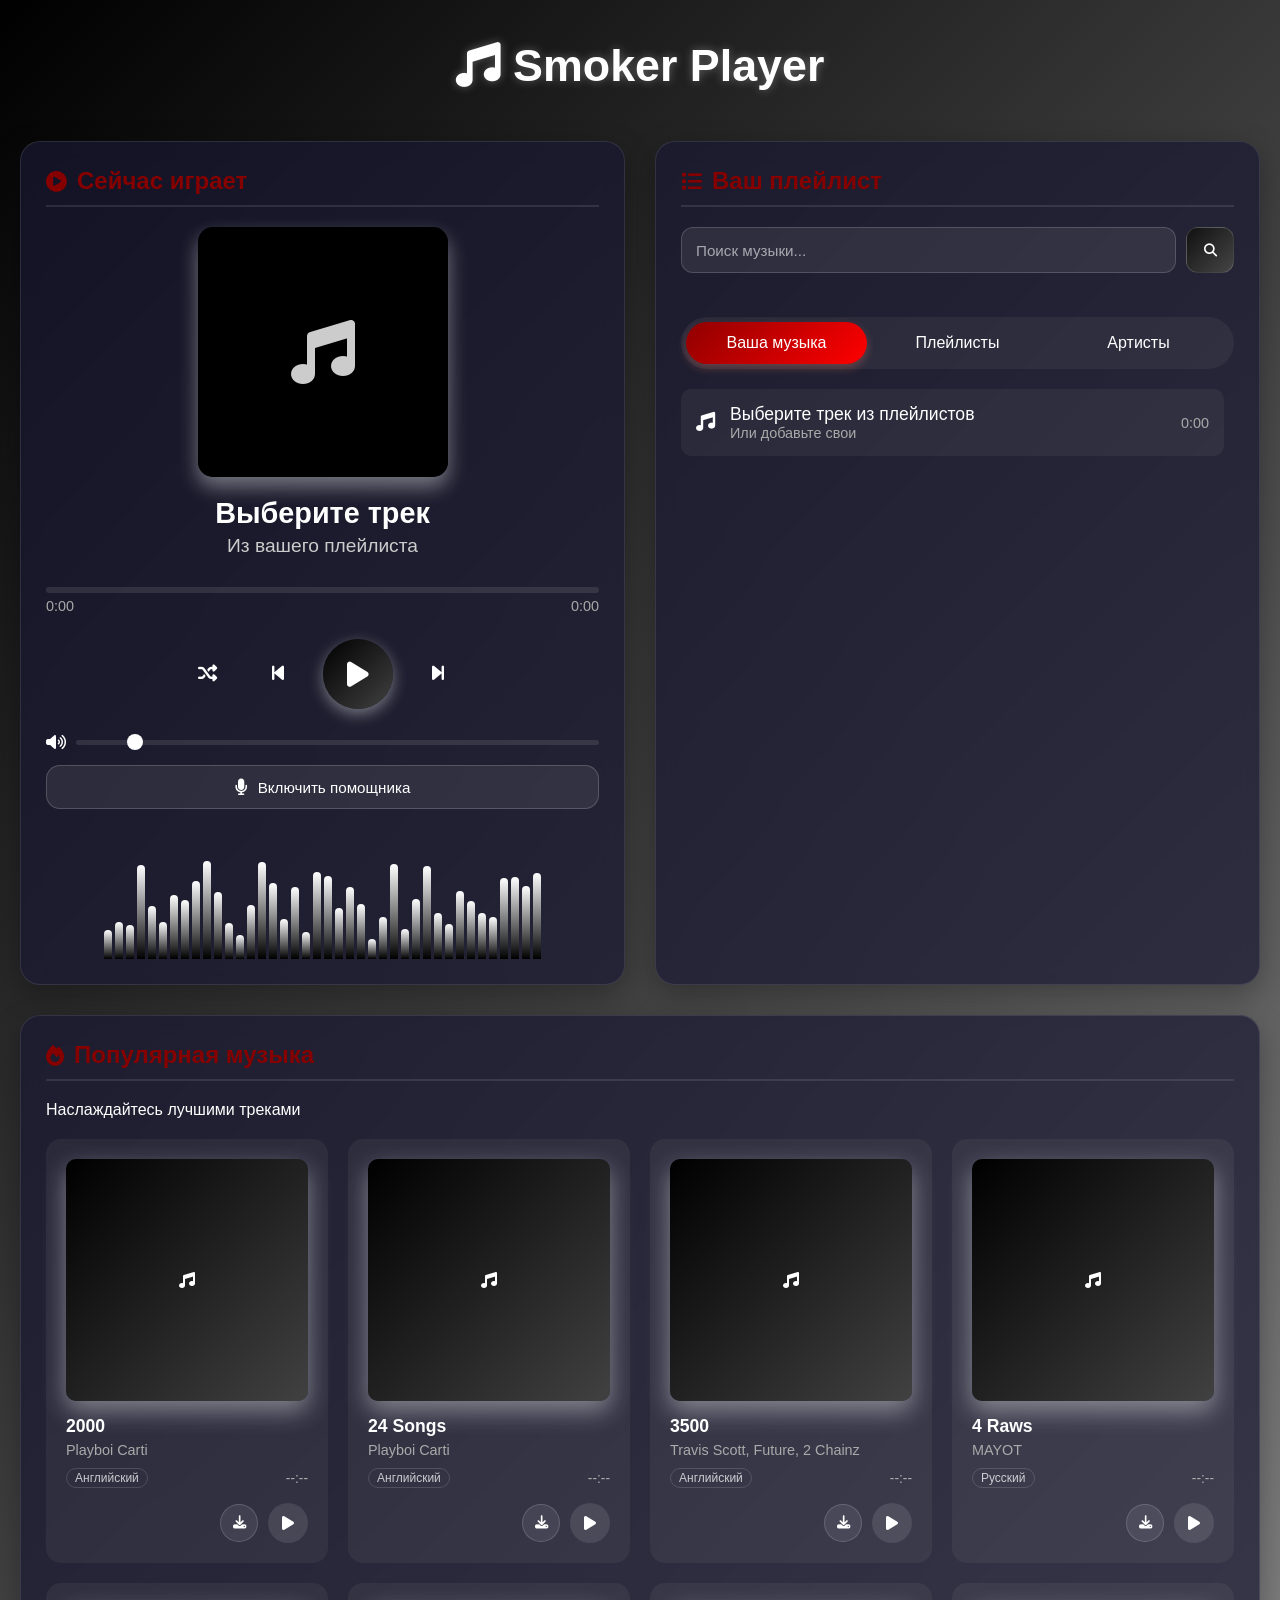
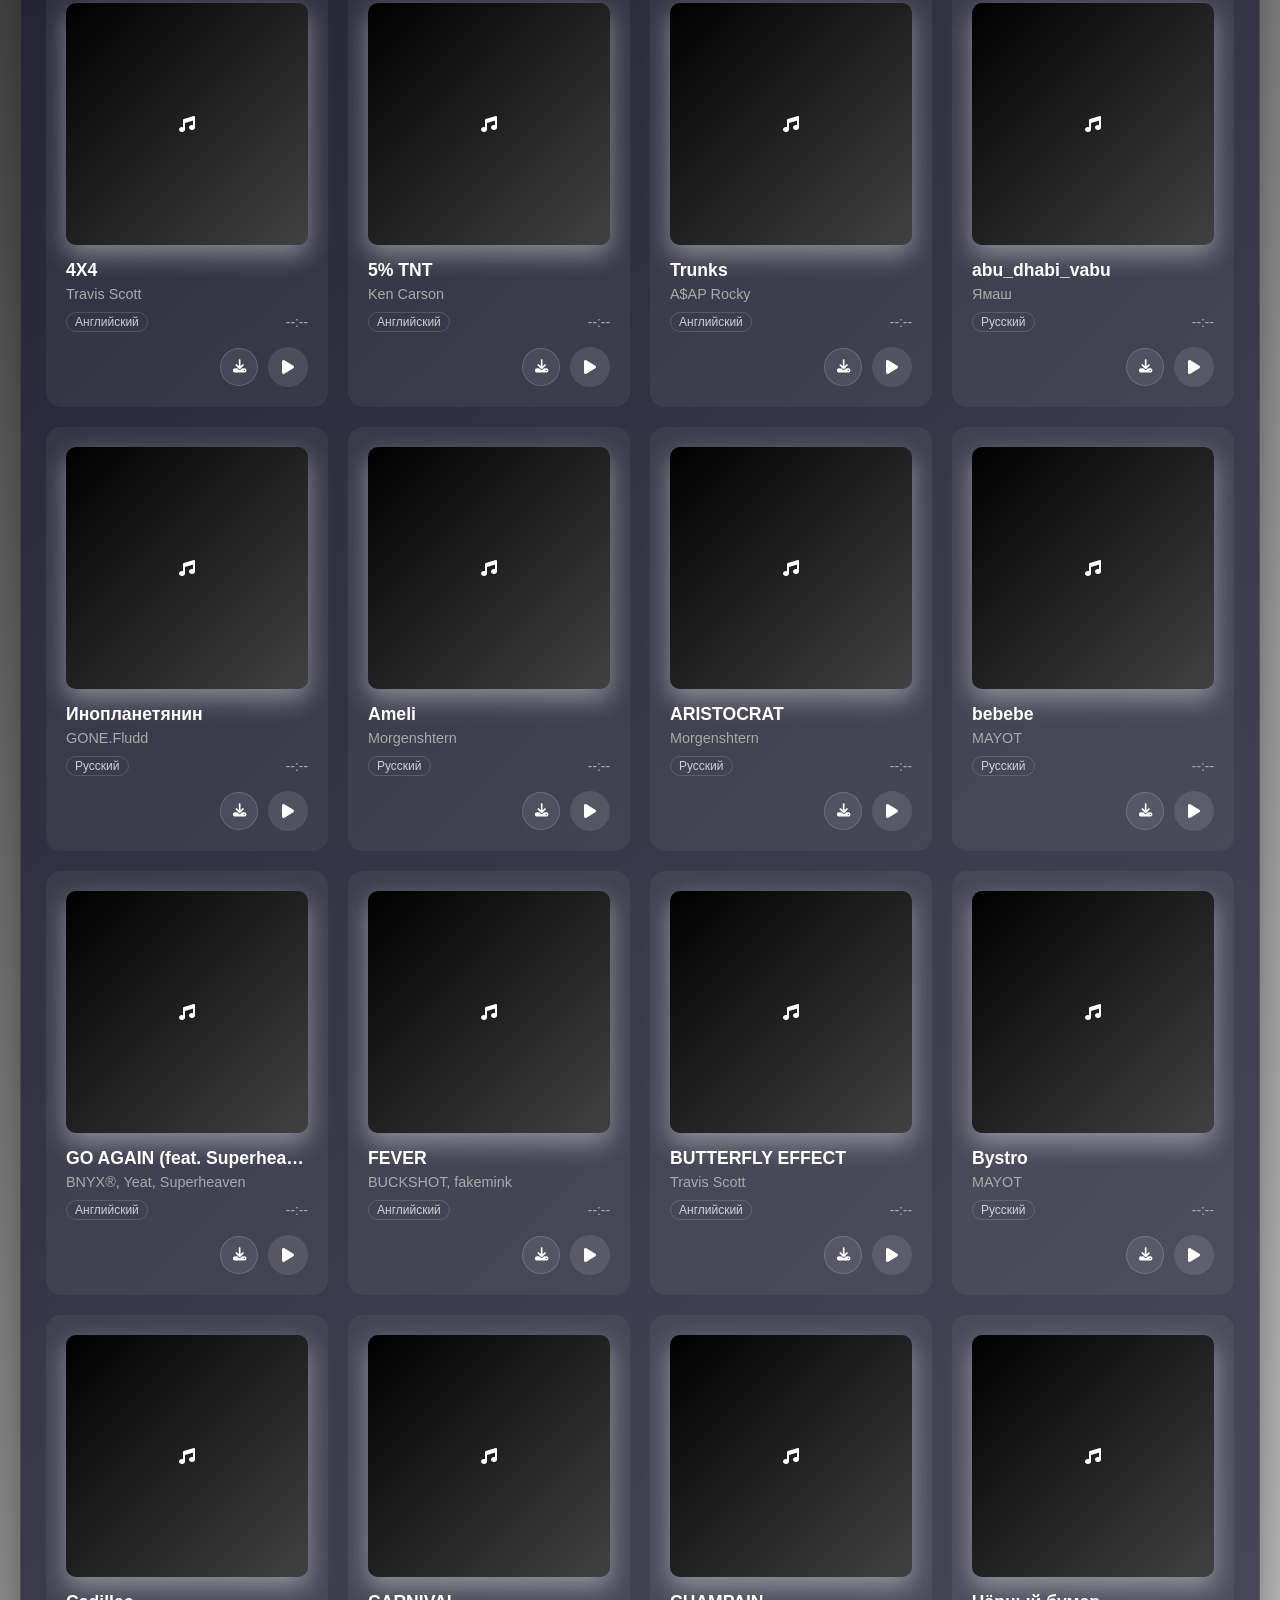
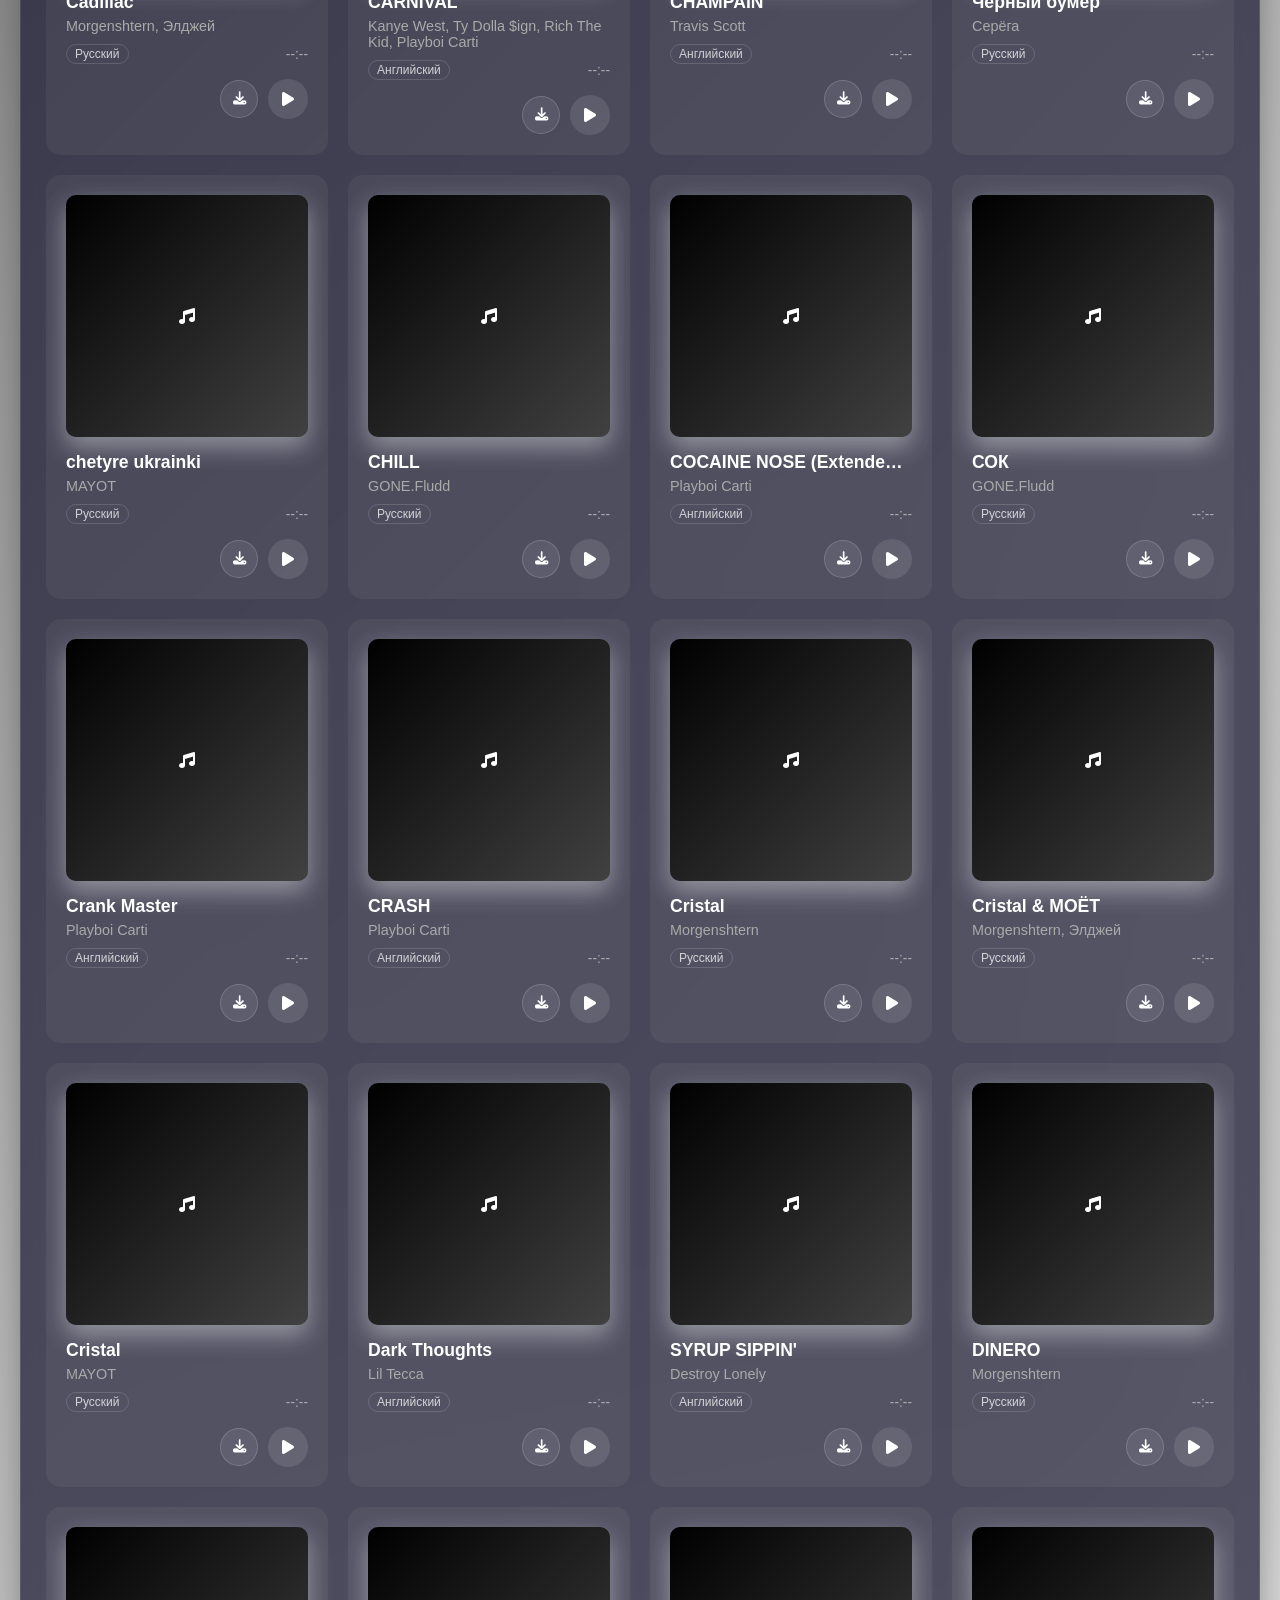
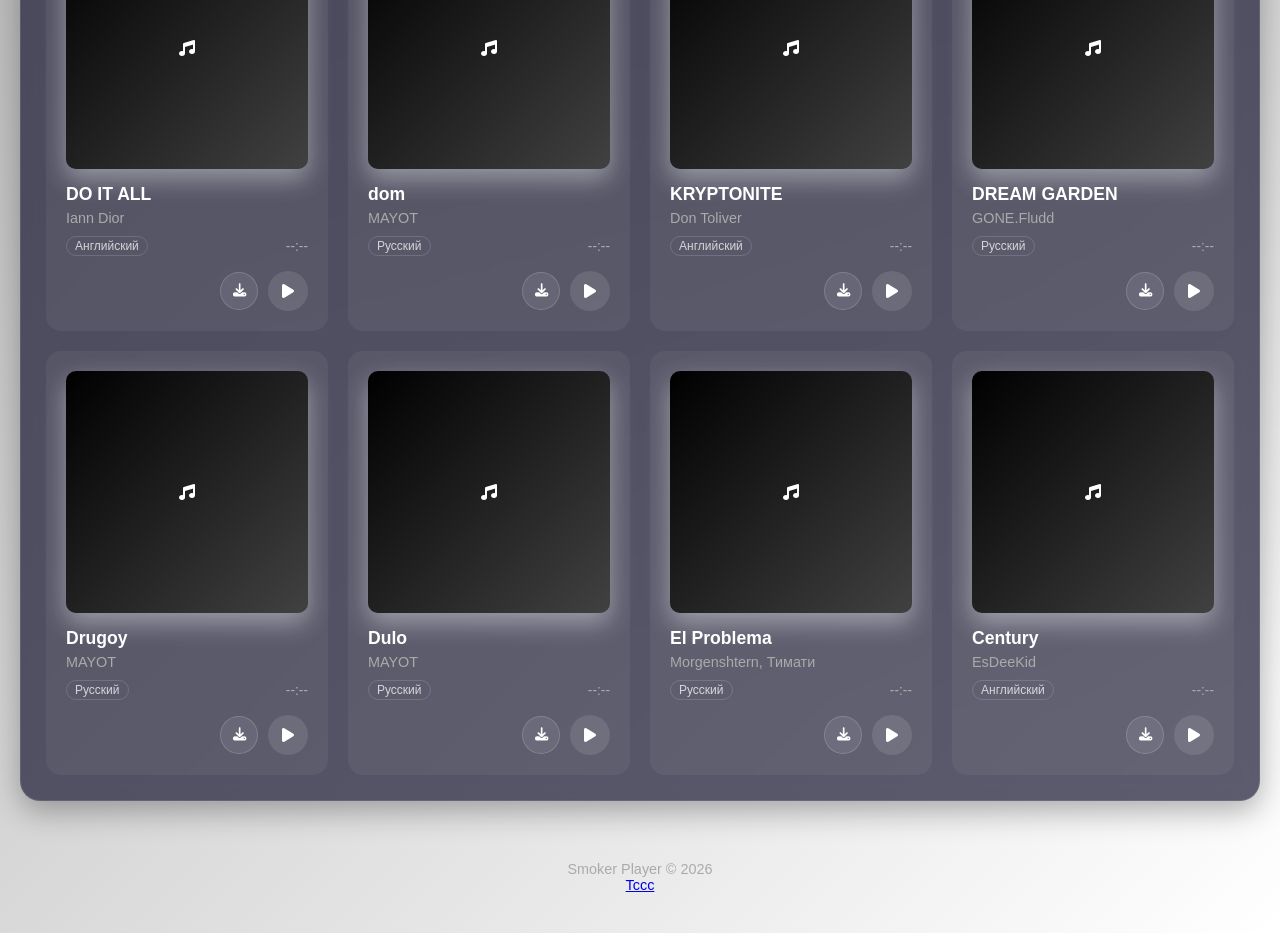
==== commit e7511c92: "Update player search voice and offline controls" ====
--- a/index.html
+++ b/index.html
@@ -3,13 +3,12 @@
 
 <head>
     <link rel="manifest" href="manifest.json">
+    <meta charset="utf-8">
     <meta name="theme-color" content="#900000">
     <meta name="viewport" content="width=device-width, initial-scale=1.0">
     <title>Harmony Player - Плейлисты</title>
     <link rel="stylesheet" href="https://cdnjs.cloudflare.com/ajax/libs/font-awesome/6.4.0/css/all.min.css">
     <link rel="stylesheet" href="style.css" />
-    <style>
-    </style>
 </head>
 
 <body>
@@ -44,6 +43,9 @@
             </div>
 
             <div class="controls">
+                <button class="control-btn" id="shuffle" title="Перемешать треки" aria-label="Перемешать треки">
+                    <i class="fas fa-random"></i>
+                </button>
                 <button class="control-btn" id="prev">
                     <i class="fas fa-step-backward"></i>
                 </button>
@@ -77,6 +79,7 @@
                 <input type="text" id="search-input" placeholder="Поиск музыки...">
                 <button id="search-button"><i class="fas fa-search"></i></button>
             </div>
+            <div class="search-status" id="search-status" aria-live="polite"></div>
 
             <div class="tabs">
                 <div class="tab active" data-tab="user">Ваша музыка</div>
--- a/style.css
+++ b/style.css
@@ -1,854 +1,993 @@
 * {
-            margin: 0;
-            padding: 0;
-            box-sizing: border-box;
-            font-family: 'Segoe UI', Tahoma, Geneva, Verdana, sans-serif;
-        }
-
-        body {
-            background: linear-gradient(135deg, #000000, #969696, #ffffff);
-            color: #fff;
-            min-height: 100vh;
-            display: flex;
-            flex-direction: column;
-            padding: 20px;
-            position: relative;
-            overflow-x: hidden;
-        }
-
-            body::before {
-                content: '';
-                position: absolute;
-                top: 0;
-                left: 0;
-                width: 100%;
-                height: 100%;
-                background: radial-gradient(circle at 10% 20%, rgba(0, 0, 0, 0.1) 0%, rgba(0, 0, 0, 0) 20%), radial-gradient(circle at 80% 80%, rgba(0, 0, 0, 0.1) 0%, rgba(143, 0, 255, 0) 20%);
-                z-index: -1;
-            }
-
-        header {
-            text-align: center;
-            padding: 20px 0;
-            margin-bottom: 20px;
-        }
-
-            header h1 {
-                font-size: 2.8rem;
-                margin-bottom: 10px;
-                background: linear-gradient(to right, #ffffff, #ffffff);
-                -webkit-background-clip: text;
-                background-clip: text;
-                color: transparent;
-                text-shadow: 0 0 10px rgba(255, 255, 255, 0.3);
-            }
-
-            header p {
-                font-size: 1.1rem;
-                color: #e0e0e0;
-                max-width: 600px;
-                margin: 0 auto 15px;
-            }
-
-        .container {
-            display: flex;
-            flex-wrap: wrap;
-            gap: 30px;
-            max-width: 1400px;
-            margin: 0 auto;
-            width: 100%;
-        }
-
-        .player-section {
-            flex: 1;
-            min-width: 320px;
-            background: rgba(25, 25, 50, 0.7);
-            backdrop-filter: blur(10px);
-            border-radius: 20px;
-            padding: 25px;
-            box-shadow: 0 10px 30px rgba(0, 0, 0, 0.3);
-            border: 1px solid rgba(255, 255, 255, 0.1);
-        }
-
-        .playlist-section {
-            flex: 1;
-            min-width: 320px;
-            background: rgba(25, 25, 50, 0.7);
-            backdrop-filter: blur(10px);
-            border-radius: 20px;
-            padding: 25px;
-            box-shadow: 0 10px 30px rgba(0, 0, 0, 0.3);
-            border: 1px solid rgba(255, 255, 255, 0.1);
-        }
-
-        .section-title {
-            font-size: 1.5rem;
-            margin-bottom: 20px;
-            padding-bottom: 10px;
-            border-bottom: 2px solid rgba(255, 255, 255, 0.1);
-            color: #860000;
-            display: flex;
-            align-items: center;
-            gap: 10px;
-        }
-
-            .section-title i {
-                font-size: 1.3rem;
-            }
-
-        .tabs {
-            display: flex;
-            margin-bottom: 20px;
-            background: rgba(255, 255, 255, 0.05);
-            border-radius: 50px;
-            padding: 5px;
-        }
-
-        .tab {
-            flex: 1;
-            text-align: center;
-            padding: 12px;
-            border-radius: 50px;
-            cursor: pointer;
-            transition: all 0.3s ease;
-            font-weight: 500;
-        }
-
-            .tab.active {
-                background: linear-gradient(135deg, #900000, #ff0000);
-                box-shadow: 0 4px 10px rgba(255, 126, 95, 0.3);
-            }
-
-        .tab-content {
-            display: none;
-            height: 500px;
-            overflow-y: auto;
-            padding-right: 10px;
-        }
-
-            .tab-content::-webkit-scrollbar {
-                width: 8px;
-            }
-
-            .tab-content::-webkit-scrollbar-track {
-                background: rgba(255, 255, 255, 0.05);
-                border-radius: 10px;
-            }
-
-            .tab-content::-webkit-scrollbar-thumb {
-                background: linear-gradient(to bottom, #ffffff, #ffffff);
-                border-radius: 10px;
-            }
-
-            .tab-content.active {
-                display: block;
-            }
-
-        .playlist-grid {
-            display: grid;
-            grid-template-columns: repeat(auto-fill, minmax(150px, 1fr));
-            gap: 15px;
-            margin-top: 15px;
-        }
-
-        .playlist-item-card {
-            background: rgba(255, 255, 255, 0.05);
-            border-radius: 15px;
-            padding: 15px;
-            text-align: center;
-            transition: all 0.3s ease;
-            cursor: pointer;
-        }
-
-            .playlist-item-card:hover {
-                transform: scale(1.02);
-                background: rgba(255, 255, 255, 0.1);
-                box-shadow: 0 10px 20px rgba(0, 0, 0, 0.2);
-            }
-
-            .playlist-item-card .cover {
-                width: 100%;
-                aspect-ratio: 1/1;
-                border-radius: 10px;
-                margin-bottom: 10px;
-                display: flex;
-                align-items: center;
-                justify-content: center;
-                overflow: hidden;
-                position: relative;
-                background: linear-gradient(45deg, #ffffff, #ffffff);
-            }
-
-                .playlist-item-card .cover img {
-                    width: 100%;
-                    height: 100%;
-                    object-fit: cover;
-                }
-
-                .playlist-item-card .cover i {
-                    font-size: 2.5rem;
-                    color: rgba(255, 255, 255, 0.8);
-                }
-
-            .playlist-item-card .name {
-                font-size: 0.95rem;
-                font-weight: 500;
-                white-space: nowrap;
-                overflow: hidden;
-                text-overflow: ellipsis;
-            }
-
-            .playlist-item-card .count {
-                font-size: 0.8rem;
-                color: #aaa;
-                margin-top: 5px;
-            }
-
-        .now-playing {
-            text-align: center;
-            margin-bottom: 30px;
-        }
-
-        .album-art {
-            width: 250px;
-            height: 250px;
-            border-radius: 15px;
-            margin: 0 auto 20px;
-            overflow: hidden;
-            box-shadow: 0px 10px 20px rgba(255, 255, 255, 0.4);
-            background: linear-gradient(135deg, #000000, #000000);
-            display: flex;
-            align-items: center;
-            justify-content: center;
-            font-size: 4rem;
-            color: rgba(255, 255, 255, 0.8);
-            position: relative;
-        }
-
-            .album-art img {
-                width: 100%;
-                height: 100%;
-                object-fit: cover;
-            }
-
-            .album-art .overlay {
-                position: absolute;
-                top: 0;
-                left: 0;
-                width: 100%;
-                height: 100%;
-                background: rgba(0, 0, 0, 0.4);
-                display: flex;
-                align-items: center;
-                justify-content: center;
-                opacity: 0;
-                transition: opacity 0.3s;
-            }
-
-            .album-art:hover .overlay {
-                opacity: 1;
-            }
-
-            .album-art .overlay i {
-                font-size: 3rem;
-                color: white;
-            }
-
-        .song-info {
-            margin-bottom: 15px;
-        }
-
-        .song-title {
-            font-size: 1.8rem;
-            margin-bottom: 5px;
-            font-weight: 600;
-            white-space: nowrap;
-            overflow: hidden;
-            text-overflow: ellipsis;
-        }
-
-        .song-artist {
-            font-size: 1.2rem;
-            color: #ccc;
-        }
-
-        .progress-container {
-            margin: 25px 0;
-        }
-
-        .progress-bar {
-            width: 100%;
-            height: 6px;
-            background: rgba(255, 255, 255, 0.1);
-            border-radius: 3px;
-            cursor: pointer;
-            margin-bottom: 5px;
-            position: relative;
-        }
-
-        .progress {
-            height: 100%;
-            background: linear-gradient(to right, #ffffff, #afafaf);
-            border-radius: 3px;
-            transition: width 0.1s linear;
-            width: 0%;
-        }
-
-        .time-info {
-            display: flex;
-            justify-content: space-between;
-            font-size: 0.9rem;
-            color: #aaa;
-        }
-
-        .controls {
-            display: flex;
-            justify-content: center;
-            align-items: center;
-            gap: 20px;
-            margin: 25px 0;
-        }
-
-        .control-btn {
-            background: transparent;
-            border: none;
-            color: #fff;
-            cursor: pointer;
-            font-size: 1.2rem;
-            width: 50px;
-            height: 50px;
-            border-radius: 50%;
-            display: flex;
-            align-items: center;
-            justify-content: center;
-            transition: all 0.3s ease;
-        }
-
-            .control-btn:hover {
-                background: rgba(255, 255, 255, 0.1);
-                transform: scale(1.1);
-            }
-
-            .control-btn.play-pause {
-                width: 70px;
-                height: 70px;
-                background: linear-gradient(135deg, #000000, #414141);
-                box-shadow: 0 5px 15px rgba(255, 255, 255, 0.4);
-                font-size: 1.8rem;
-            }
-
-        .volume-container {
-            display: flex;
-            align-items: center;
-            gap: 10px;
-            margin-top: 15px;
-        }
-
-        .volume-slider {
-            flex: 1;
-            height: 5px;
-            -webkit-appearance: none;
-            background: rgba(255, 255, 255, 0.1);
-            border-radius: 5px;
-            outline: none;
-        }
-
-        .voice-control-btn {
-            width: 100%;
-            min-height: 44px;
-            margin-top: 15px;
-            border: 1px solid rgba(255, 255, 255, 0.18);
-            border-radius: 14px;
-            background: rgba(255, 255, 255, 0.08);
-            color: #fff;
-            cursor: pointer;
-            display: flex;
-            align-items: center;
-            justify-content: center;
-            gap: 10px;
-            font-size: 0.95rem;
-            transition: background 0.3s ease, border-color 0.3s ease, transform 0.3s ease;
-        }
-
-            .voice-control-btn:hover:not(:disabled) {
-                background: rgba(255, 255, 255, 0.14);
-                transform: translateY(-1px);
-            }
-
-            .voice-control-btn.active {
-                border-color: rgba(255, 255, 255, 0.45);
-                background: linear-gradient(135deg, #202020, #4a4a4a);
-                box-shadow: 0 4px 14px rgba(255, 255, 255, 0.18);
-            }
-
-            .voice-control-btn:disabled {
-                cursor: not-allowed;
-                opacity: 0.55;
-            }
-
-            .voice-control-btn i {
-                font-size: 1.05rem;
-            }
-
-            .voice-control-btn.active i {
-                color: #7dff9b;
-            }
-
-            .volume-slider::-webkit-slider-thumb {
-                -webkit-appearance: none;
-                width: 16px;
-                height: 16px;
-                border-radius: 50%;
-                background: #ffffff;
-                cursor: pointer;
-            }
-
-        .playlist {
-            list-style: none;
-        }
-
-        .playlist-item {
-            display: flex;
-            align-items: center;
-            padding: 15px;
-            border-radius: 10px;
-            margin-bottom: 10px;
-            background: rgba(255, 255, 255, 0.05);
-            cursor: pointer;
-            transition: all 0.3s ease;
-        }
-
-            .playlist-item:hover {
-                background: rgba(255, 255, 255, 0.1);
-                transform: translateX(3px);
-            }
-
-            .playlist-item.active {
-                background: linear-gradient(135deg, #000000, #414141);
-                box-shadow: 5px 5px 15px rgba(255, 255, 255, 0.4);
-                border-left: 4px solid #ffffff;
-            }
-
-            .playlist-item .play-icon {
-                margin-right: 15px;
-                color: #ffffff;
-                font-size: 1.2rem;
-            }
-
-            .playlist-item .song-details {
-                flex: 1;
-            }
-
-                .playlist-item .song-details .title {
-                    font-size: 1.1rem;
-                    font-weight: 500;
-                    white-space: nowrap;
-                    overflow: hidden;
-                    text-overflow: ellipsis;
-                }
-
-                .playlist-item .song-details .artist {
-                    font-size: 0.9rem;
-                    color: #aaa;
-                }
-
-            .playlist-item .duration {
-                color: #aaa;
-                font-size: 0.9rem;
-                margin-left: 10px;
-            }
-
-        .visualizer {
-            width: 100%;
-            height: 120px;
-            margin-top: 30px;
-            display: flex;
-            align-items: flex-end;
-            justify-content: center;
-            gap: 3px;
-        }
-
-        .bar {
-            width: 8px;
-            background: linear-gradient(to top, #000000,#ffffff );
-            border-radius: 4px 4px 0 0;
-            height: 20px;
-            transition: height 0.5s ease-out, opacity 0.5s ease-out;
-        }
-
-        .popular-section {
-            margin-top: 30px;
-            width: 100%;
-            background: rgba(25, 25, 50, 0.7);
-            backdrop-filter: blur(10px);
-            border-radius: 20px;
-            padding: 25px;
-            box-shadow: 0 10px 30px rgba(0, 0, 0, 0.3);
-            border: 1px solid rgba(255, 255, 255, 0.1);
-        }
-
-        .popular-grid {
-            display: grid;
-            grid-template-columns: repeat(auto-fill, minmax(250px, 1fr));
-            gap: 20px;
-            margin-top: 20px;
-        }
-
-        .popular-song {
-            background: rgba(255, 255, 255, 0.05);
-            border-radius: 15px;
-            padding: 20px;
-            transition: all 0.3s ease;
-            cursor: pointer;
-        }
-
-            .popular-song:hover {
-                transform: scale(1.05);
-                background: rgba(255, 255, 255, 0.1);
-                box-shadow: 0 10px 20px rgba(0, 0, 0, 0.2);
-            }
-
-            .popular-song .cover {
-                width: 100%;
-                aspect-ratio: 1/1;
-                border-radius: 10px;
-                background: linear-gradient(135deg, #000000, #414141);
-                box-shadow: 0 10px 25px rgba(255, 255, 255, 0.4);
-                margin-bottom: 15px;
-                display: flex;
-                align-items: center;
-                justify-content: center;
-                overflow: hidden;
-                position: relative;
-            }
-
-                .popular-song .cover img {
-                    width: 100%;
-                    height: 100%;
-                    object-fit: cover;
-                }
-
-                .popular-song .cover .overlay {
-                    position: absolute;
-                    top: 0;
-                    left: 0;
-                    width: 100%;
-                    height: 100%;
-                    background: rgba(0, 0, 0, 0.4);
-                    display: flex;
-                    align-items: center;
-                    justify-content: center;
-                    opacity: 0;
-                    transition: opacity 0.3s;
-                }
-
-            .popular-song:hover .cover .overlay {
-                opacity: 1;
-            }
-
-            .popular-song .cover .overlay i {
-                font-size: 2rem;
-                color: white;
-            }
-
-            .popular-song .title {
-                font-size: 1.1rem;
-                font-weight: 600;
-                margin-bottom: 5px;
-                white-space: nowrap;
-                overflow: hidden;
-                text-overflow: ellipsis;
-            }
-
-            .popular-song .artist {
-                font-size: 0.9rem;
-                color: #aaa;
-                margin-bottom: 10px;
-            }
-
-            .popular-song .play-btn {
-                background: rgba(255, 255, 255, 0.1);
-                border: none;
-                color: #ffffff;
-                width: 40px;
-                height: 40px;
-                border-radius: 50%;
-                display: flex;
-                align-items: center;
-                justify-content: center;
-                cursor: pointer;
-                transition: all 0.3s ease;
-            }
-
-                .popular-song .play-btn:hover {
-                    background: rgba(255, 255, 255, 0.3);
-                    transform: scale(1.1);
-                }
-
-        /* Стили для вкладки "Артисты" */
-        .artists-grid {
-            display: grid;
-            grid-template-columns: repeat(auto-fill, minmax(150px, 1fr));
-            gap: 15px;
-            margin-top: 15px;
-        }
-
-        .artist-card {
-            background: rgba(255, 255, 255, 0.05);
-            border-radius: 15px;
-            padding: 15px;
-            text-align: center;
-            transition: all 0.3s ease;
-            cursor: pointer;
-        }
-
-            .artist-card:hover {
-                transform: scale(1.02);
-                background: rgba(255 255, 255, 0.1);
-                box-shadow: 0 10px 20px rgba(0, 0, 0, 0.2);
-            }
-
-            .artist-card .avatar {
-                width: 100%;
-                aspect-ratio: 1/1;
-                border-radius: 50%;
-                margin-bottom: 10px;
-                display: flex;
-                align-items: center;
-                justify-content: center;
-                overflow: hidden;
-                position: relative;
-                background: linear-gradient(45deg, #900000, #ff0000);
-            }
-
-                .artist-card .avatar img {
-                    width: 100%;
-                    height: 100%;
-                    object-fit: cover;
-                }
-
-                .artist-card .avatar i {
-                    font-size: 2.5rem;
-                    color: rgba(255, 255, 255, 0.8);
-                }
-
-            .artist-card .name {
-                font-size: 0.95rem;
-                font-weight: 500;
-                white-space: nowrap;
-                overflow: hidden;
-                text-overflow: ellipsis;
-            }
-
-            .artist-card .genre {
-                font-size: 0.8rem;
-                color: #aaa;
-                margin-top: 5px;
-            }
-
-        
-
-        @keyframes fadeInOut {
-            0% {
-                opacity: 0;
-                top: 0;
-            }
-
-            10% {
-                opacity: 1;
-                top: 20px;
-            }
-
-            90% {
-                opacity: 1;
-                top: 20px;
-            }
-
-            100% {
-                opacity: 0;
-                top: 0;
-            }
-        }
-
-        footer {
-            text-align: center;
-            margin-top: 40px;
-            padding: 20px;
-            color: #aaa;
-            font-size: 0.9rem;
-        }
-
-        @media (max-width: 768px) {
-            .container {
-                flex-direction: column;
-            }
-
-            .album-art {
-                width: 200px;
-                height: 200px;
-            }
-
-            .song-title {
-                font-size: 1.5rem;
-            }
-
-            header h1 {
-                font-size: 2.2rem;
-            }
-
-            .popular-grid {
-                grid-template-columns: repeat(auto-fill, minmax(180px, 1fr));
-            }
-
-            .tabs {
-                flex-direction: column;
-            }
-
-            .artists-grid {
-                grid-template-columns: repeat(auto-fill, minmax(120px, 1fr));
-            }
-        }
-
-        @media (max-width: 480px) {
-            body {
-                padding: 10px;
-                background: linear-gradient(135deg, #000, #333);
-            }
-
-            header h1 {
-                font-size: 1.8rem;
-                margin-bottom: 5px;
-            }
-
-            header p {
-                font-size: 0.9rem;
-            }
-
-            .container {
-                gap: 15px;
-            }
-
-            .player-section,
-            .playlist-section,
-            .popular-section {
-                padding: 15px;
-                border-radius: 15px;
-            }
-
-            .album-art {
-                width: 180px;
-                height: 180px;
-                font-size: 3rem;
-            }
-
-            .song-title {
-                font-size: 1.4rem;
-            }
-
-            .song-artist {
-                font-size: 1rem;
-            }
-
-            .controls {
-                gap: 15px;
-            }
-
-            .control-btn {
-                width: 45px;
-                height: 45px;
-                font-size: 1rem;
-            }
-
-                .control-btn.play-pause {
-                    width: 60px;
-                    height: 60px;
-                    font-size: 1.5rem;
-                }
-
-            .visualizer {
-                height: 80px;
-                margin-top: 20px;
-            }
-
-            .bar {
-                width: 4px;
-            }
-
-            .playlist-item {
-                padding: 10px;
-            }
-
-            .playlist-grid {
-                grid-template-columns: repeat(auto-fill, minmax(120px, 1fr));
-                gap: 10px;
-            }
-
-            .popular-grid {
-                grid-template-columns: 1fr;
-            }
-
-            .section-title {
-                font-size: 1.3rem;
-            }
-
-            .tabs {
-                flex-direction: column;
-                padding: 3px;
-            }
-
-            .tab {
-                padding: 10px;
-                margin-bottom: 5px;
-            }
-
-            .tab-content {
-                height: 400px;
-            }
-
-            .progress-bar,
-            .volume-slider {
-                height: 8px;
-            }
-
-                .volume-slider::-webkit-slider-thumb {
-                    width: 18px;
-                    height: 18px;
-                }
-
-            .artists-grid {
-                grid-template-columns: repeat(auto-fill, minmax(100px, 1fr));
-                gap: 10px;
-            }
-
-            .artist-card {
-                padding: 10px;
-            }
-
-                .artist-card .name {
-                    font-size: 0.85rem;
-                }
-        }
-
-        @media (max-width: 360px) {
-            .album-art {
-                width: 150px;
-                height: 150px;
-            }
-
-            .song-title {
-                font-size: 1.2rem;
-            }
-
-            .control-btn {
-                width: 40px;
-                height: 40px;
-            }
-
-                .control-btn.play-pause {
-                    width: 55px;
-                    height: 55px;
-                }
-        }
+    margin: 0;
+    padding: 0;
+    box-sizing: border-box;
+    font-family: 'Segoe UI', Tahoma, Geneva, Verdana, sans-serif;
+}
+
+body {
+    background: linear-gradient(135deg, #000000, #969696, #ffffff);
+    color: #fff;
+    min-height: 100vh;
+    display: flex;
+    flex-direction: column;
+    padding: 20px;
+    position: relative;
+    overflow-x: hidden;
+}
+
+body::before {
+    content: '';
+    position: absolute;
+    top: 0;
+    left: 0;
+    width: 100%;
+    height: 100%;
+    background: radial-gradient(circle at 10% 20%, rgba(0, 0, 0, 0.1) 0%, rgba(0, 0, 0, 0) 20%), radial-gradient(circle at 80% 80%, rgba(0, 0, 0, 0.1) 0%, rgba(143, 0, 255, 0) 20%);
+    z-index: -1;
+}
+
+header {
+    text-align: center;
+    padding: 20px 0;
+    margin-bottom: 20px;
+}
+
+header h1 {
+    font-size: 2.8rem;
+    margin-bottom: 10px;
+    background: linear-gradient(to right, #ffffff, #ffffff);
+    -webkit-background-clip: text;
+    background-clip: text;
+    color: transparent;
+    text-shadow: 0 0 10px rgba(255, 255, 255, 0.3);
+}
+
+header p {
+    font-size: 1.1rem;
+    color: #e0e0e0;
+    max-width: 600px;
+    margin: 0 auto 15px;
+}
+
+.container {
+    display: flex;
+    flex-wrap: wrap;
+    gap: 30px;
+    max-width: 1400px;
+    margin: 0 auto;
+    width: 100%;
+}
+
+.player-section {
+    flex: 1;
+    min-width: 320px;
+    background: rgba(25, 25, 50, 0.7);
+    backdrop-filter: blur(10px);
+    border-radius: 20px;
+    padding: 25px;
+    box-shadow: 0 10px 30px rgba(0, 0, 0, 0.3);
+    border: 1px solid rgba(255, 255, 255, 0.1);
+}
+
+.playlist-section {
+    flex: 1;
+    min-width: 320px;
+    background: rgba(25, 25, 50, 0.7);
+    backdrop-filter: blur(10px);
+    border-radius: 20px;
+    padding: 25px;
+    box-shadow: 0 10px 30px rgba(0, 0, 0, 0.3);
+    border: 1px solid rgba(255, 255, 255, 0.1);
+}
+
+.section-title {
+    font-size: 1.5rem;
+    margin-bottom: 20px;
+    padding-bottom: 10px;
+    border-bottom: 2px solid rgba(255, 255, 255, 0.1);
+    color: #860000;
+    display: flex;
+    align-items: center;
+    gap: 10px;
+}
+
+.section-title i {
+    font-size: 1.3rem;
+}
+
+.tabs {
+    display: flex;
+    margin-bottom: 20px;
+    background: rgba(255, 255, 255, 0.05);
+    border-radius: 50px;
+    padding: 5px;
+}
+
+.tab {
+    flex: 1;
+    text-align: center;
+    padding: 12px;
+    border-radius: 50px;
+    cursor: pointer;
+    transition: all 0.3s ease;
+    font-weight: 500;
+}
+
+.tab.active {
+    background: linear-gradient(135deg, #900000, #ff0000);
+    box-shadow: 0 4px 10px rgba(255, 126, 95, 0.3);
+}
+
+.tab-content {
+    display: none;
+    height: 500px;
+    overflow-y: auto;
+    padding-right: 10px;
+}
+
+.tab-content::-webkit-scrollbar {
+    width: 8px;
+}
+
+.tab-content::-webkit-scrollbar-track {
+    background: rgba(255, 255, 255, 0.05);
+    border-radius: 10px;
+}
+
+.tab-content::-webkit-scrollbar-thumb {
+    background: linear-gradient(to bottom, #ffffff, #ffffff);
+    border-radius: 10px;
+}
+
+.tab-content.active {
+    display: block;
+}
+
+.playlist-grid {
+    display: grid;
+    grid-template-columns: repeat(auto-fill, minmax(150px, 1fr));
+    gap: 15px;
+    margin-top: 15px;
+}
+
+.playlist-item-card {
+    background: rgba(255, 255, 255, 0.05);
+    border-radius: 15px;
+    padding: 15px;
+    text-align: center;
+    transition: all 0.3s ease;
+    cursor: pointer;
+}
+
+.playlist-item-card:hover {
+    transform: scale(1.02);
+    background: rgba(255, 255, 255, 0.1);
+    box-shadow: 0 10px 20px rgba(0, 0, 0, 0.2);
+}
+
+.playlist-item-card .cover {
+    width: 100%;
+    aspect-ratio: 1/1;
+    border-radius: 10px;
+    margin-bottom: 10px;
+    display: flex;
+    align-items: center;
+    justify-content: center;
+    overflow: hidden;
+    position: relative;
+    background: linear-gradient(45deg, #ffffff, #ffffff);
+}
+
+.playlist-item-card .cover img {
+    width: 100%;
+    height: 100%;
+    object-fit: cover;
+}
+
+.playlist-item-card .cover i {
+    font-size: 2.5rem;
+    color: rgba(255, 255, 255, 0.8);
+}
+
+.playlist-item-card .name {
+    font-size: 0.95rem;
+    font-weight: 500;
+    white-space: nowrap;
+    overflow: hidden;
+    text-overflow: ellipsis;
+}
+
+.playlist-item-card .count {
+    font-size: 0.8rem;
+    color: #aaa;
+    margin-top: 5px;
+}
+
+.now-playing {
+    text-align: center;
+    margin-bottom: 30px;
+}
+
+.album-art {
+    width: 250px;
+    height: 250px;
+    border-radius: 15px;
+    margin: 0 auto 20px;
+    overflow: hidden;
+    box-shadow: 0px 10px 20px rgba(255, 255, 255, 0.4);
+    background: linear-gradient(135deg, #000000, #000000);
+    display: flex;
+    align-items: center;
+    justify-content: center;
+    font-size: 4rem;
+    color: rgba(255, 255, 255, 0.8);
+    position: relative;
+}
+
+.album-art img {
+    width: 100%;
+    height: 100%;
+    object-fit: cover;
+}
+
+.album-art .overlay {
+    position: absolute;
+    top: 0;
+    left: 0;
+    width: 100%;
+    height: 100%;
+    background: rgba(0, 0, 0, 0.4);
+    display: flex;
+    align-items: center;
+    justify-content: center;
+    opacity: 0;
+    transition: opacity 0.3s;
+}
+
+.album-art:hover .overlay {
+    opacity: 1;
+}
+
+.album-art .overlay i {
+    font-size: 3rem;
+    color: white;
+}
+
+.song-info {
+    margin-bottom: 15px;
+}
+
+.song-title {
+    font-size: 1.8rem;
+    margin-bottom: 5px;
+    font-weight: 600;
+    white-space: nowrap;
+    overflow: hidden;
+    text-overflow: ellipsis;
+}
+
+.song-artist {
+    font-size: 1.2rem;
+    color: #ccc;
+}
+
+.progress-container {
+    margin: 25px 0;
+}
+
+.progress-bar {
+    width: 100%;
+    height: 6px;
+    background: rgba(255, 255, 255, 0.1);
+    border-radius: 3px;
+    cursor: pointer;
+    margin-bottom: 5px;
+    position: relative;
+}
+
+.progress {
+    height: 100%;
+    background: linear-gradient(to right, #ffffff, #afafaf);
+    border-radius: 3px;
+    transition: width 0.1s linear;
+    width: 0%;
+}
+
+.time-info {
+    display: flex;
+    justify-content: space-between;
+    font-size: 0.9rem;
+    color: #aaa;
+}
+
+.controls {
+    display: flex;
+    justify-content: center;
+    align-items: center;
+    gap: 20px;
+    margin: 25px 0;
+}
+
+.control-btn {
+    background: transparent;
+    border: none;
+    color: #fff;
+    cursor: pointer;
+    font-size: 1.2rem;
+    width: 50px;
+    height: 50px;
+    border-radius: 50%;
+    display: flex;
+    align-items: center;
+    justify-content: center;
+    transition: all 0.3s ease;
+}
+
+.control-btn:hover {
+    background: rgba(255, 255, 255, 0.1);
+    transform: scale(1.1);
+}
+
+.control-btn.play-pause {
+    width: 70px;
+    height: 70px;
+    background: linear-gradient(135deg, #000000, #414141);
+    box-shadow: 0 5px 15px rgba(255, 255, 255, 0.4);
+    font-size: 1.8rem;
+}
+
+.volume-container {
+    display: flex;
+    align-items: center;
+    gap: 10px;
+    margin-top: 15px;
+}
+
+.volume-slider {
+    flex: 1;
+    height: 5px;
+    -webkit-appearance: none;
+    background: rgba(255, 255, 255, 0.1);
+    border-radius: 5px;
+    outline: none;
+}
+
+.voice-control-btn {
+    width: 100%;
+    min-height: 44px;
+    margin-top: 15px;
+    border: 1px solid rgba(255, 255, 255, 0.18);
+    border-radius: 14px;
+    background: rgba(255, 255, 255, 0.08);
+    color: #fff;
+    cursor: pointer;
+    display: flex;
+    align-items: center;
+    justify-content: center;
+    gap: 10px;
+    font-size: 0.95rem;
+    transition: background 0.3s ease, border-color 0.3s ease, transform 0.3s ease;
+}
+
+.voice-control-btn:hover:not(:disabled) {
+    background: rgba(255, 255, 255, 0.14);
+    transform: translateY(-1px);
+}
+
+.voice-control-btn.active {
+    border-color: rgba(255, 255, 255, 0.45);
+    background: linear-gradient(135deg, #202020, #4a4a4a);
+    box-shadow: 0 4px 14px rgba(255, 255, 255, 0.18);
+}
+
+.voice-control-btn:disabled {
+    cursor: not-allowed;
+    opacity: 0.55;
+}
+
+.voice-control-btn i {
+    font-size: 1.05rem;
+}
+
+.voice-control-btn.active i {
+    color: #7dff9b;
+}
+
+.notification {
+    position: fixed;
+    right: 20px;
+    bottom: 20px;
+    z-index: 1000;
+    max-width: min(360px, calc(100vw - 40px));
+    padding: 12px 16px;
+    border-radius: 12px;
+    background: rgba(20, 20, 20, 0.92);
+    color: #fff;
+    box-shadow: 0 10px 30px rgba(0, 0, 0, 0.35);
+    opacity: 0;
+    transform: translateY(12px);
+    transition: opacity 0.25s ease, transform 0.25s ease;
+}
+
+.notification.show {
+    opacity: 1;
+    transform: translateY(0);
+}
+
+.volume-slider::-webkit-slider-thumb {
+    -webkit-appearance: none;
+    width: 16px;
+    height: 16px;
+    border-radius: 50%;
+    background: #ffffff;
+    cursor: pointer;
+}
+
+.search-container {
+    display: grid;
+    grid-template-columns: 1fr 48px;
+    gap: 10px;
+    margin-bottom: 10px;
+}
+
+#search-input {
+    width: 100%;
+    min-height: 46px;
+    border: 1px solid rgba(255, 255, 255, 0.16);
+    border-radius: 12px;
+    background: rgba(255, 255, 255, 0.08);
+    color: #fff;
+    padding: 0 14px;
+    outline: none;
+    font-size: 0.95rem;
+    transition: border-color 0.2s ease, background 0.2s ease, box-shadow 0.2s ease;
+}
+
+#search-input::placeholder {
+    color: rgba(255, 255, 255, 0.58);
+}
+
+#search-input:focus {
+    border-color: rgba(255, 255, 255, 0.48);
+    background: rgba(255, 255, 255, 0.12);
+    box-shadow: 0 0 0 3px rgba(255, 255, 255, 0.08);
+}
+
+#search-button {
+    min-height: 46px;
+    border: 1px solid rgba(255, 255, 255, 0.16);
+    border-radius: 12px;
+    background: linear-gradient(135deg, #111, #454545);
+    color: #fff;
+    cursor: pointer;
+    transition: transform 0.2s ease, background 0.2s ease;
+}
+
+#search-button:hover {
+    background: linear-gradient(135deg, #222, #5a5a5a);
+    transform: translateY(-1px);
+}
+
+.search-status {
+    min-height: 20px;
+    margin: 0 0 14px;
+    color: rgba(255, 255, 255, 0.72);
+    font-size: 0.86rem;
+    line-height: 1.35;
+}
+
+.playlist {
+    list-style: none;
+}
+
+.playlist-item {
+    display: flex;
+    align-items: center;
+    padding: 15px;
+    border-radius: 10px;
+    margin-bottom: 10px;
+    background: rgba(255, 255, 255, 0.05);
+    cursor: pointer;
+    transition: all 0.3s ease;
+}
+
+.playlist-item:hover {
+    background: rgba(255, 255, 255, 0.1);
+    transform: translateX(3px);
+}
+
+.playlist-item.active {
+    background: linear-gradient(135deg, #000000, #414141);
+    box-shadow: 5px 5px 15px rgba(255, 255, 255, 0.4);
+    border-left: 4px solid #ffffff;
+}
+
+.playlist-item .play-icon {
+    margin-right: 15px;
+    color: #ffffff;
+    font-size: 1.2rem;
+}
+
+.playlist-item .song-details {
+    flex: 1;
+    min-width: 0;
+}
+
+.playlist-item .song-details .title {
+    font-size: 1.1rem;
+    font-weight: 500;
+    white-space: nowrap;
+    overflow: hidden;
+    text-overflow: ellipsis;
+}
+
+.playlist-item .song-details .artist {
+    font-size: 0.9rem;
+    color: #aaa;
+}
+
+.playlist-item .duration {
+    color: #aaa;
+    font-size: 0.9rem;
+    margin-left: 10px;
+}
+
+.song-extra {
+    display: flex;
+    align-items: center;
+    justify-content: flex-end;
+    gap: 8px;
+    margin-left: 10px;
+    flex-shrink: 0;
+}
+
+.song-extra .language,
+.track-meta span:first-child {
+    border: 1px solid rgba(255, 255, 255, 0.14);
+    border-radius: 999px;
+    padding: 3px 8px;
+    color: rgba(255, 255, 255, 0.74);
+    font-size: 0.75rem;
+    line-height: 1;
+}
+
+.track-meta {
+    display: flex;
+    align-items: center;
+    justify-content: space-between;
+    gap: 10px;
+    color: #aaa;
+    font-size: 0.86rem;
+    margin: 10px 0;
+}
+
+.track-actions {
+    display: flex;
+    align-items: center;
+    justify-content: flex-end;
+    gap: 10px;
+    margin-top: 15px;
+}
+
+.track-download-btn {
+    width: 38px;
+    height: 38px;
+    border: 1px solid rgba(255, 255, 255, 0.16);
+    border-radius: 50%;
+    background: rgba(255, 255, 255, 0.08);
+    color: #fff;
+    display: inline-flex;
+    align-items: center;
+    justify-content: center;
+    cursor: pointer;
+    transition: transform 0.2s ease, background 0.2s ease, border-color 0.2s ease;
+}
+
+.track-download-btn:hover {
+    background: rgba(255, 255, 255, 0.18);
+    border-color: rgba(255, 255, 255, 0.34);
+    transform: translateY(-1px);
+}
+
+.track-download-btn.downloaded {
+    color: #86ff9f;
+    border-color: rgba(134, 255, 159, 0.45);
+    background: rgba(134, 255, 159, 0.1);
+}
+
+.visualizer {
+    width: 100%;
+    height: 120px;
+    margin-top: 30px;
+    display: flex;
+    align-items: flex-end;
+    justify-content: center;
+    gap: 3px;
+}
+
+.bar {
+    width: 8px;
+    background: linear-gradient(to top, #000000, #ffffff);
+    border-radius: 4px 4px 0 0;
+    height: 20px;
+    transition: height 0.5s ease-out, opacity 0.5s ease-out;
+}
+
+.popular-section {
+    margin-top: 30px;
+    width: 100%;
+    background: rgba(25, 25, 50, 0.7);
+    backdrop-filter: blur(10px);
+    border-radius: 20px;
+    padding: 25px;
+    box-shadow: 0 10px 30px rgba(0, 0, 0, 0.3);
+    border: 1px solid rgba(255, 255, 255, 0.1);
+}
+
+.popular-grid {
+    display: grid;
+    grid-template-columns: repeat(auto-fill, minmax(250px, 1fr));
+    gap: 20px;
+    margin-top: 20px;
+}
+
+.popular-song {
+    background: rgba(255, 255, 255, 0.05);
+    border-radius: 15px;
+    padding: 20px;
+    transition: all 0.3s ease;
+    cursor: pointer;
+}
+
+.popular-song:hover {
+    transform: scale(1.05);
+    background: rgba(255, 255, 255, 0.1);
+    box-shadow: 0 10px 20px rgba(0, 0, 0, 0.2);
+}
+
+.popular-song .cover {
+    width: 100%;
+    aspect-ratio: 1/1;
+    border-radius: 10px;
+    background: linear-gradient(135deg, #000000, #414141);
+    box-shadow: 0 10px 25px rgba(255, 255, 255, 0.4);
+    margin-bottom: 15px;
+    display: flex;
+    align-items: center;
+    justify-content: center;
+    overflow: hidden;
+    position: relative;
+}
+
+.popular-song .cover img {
+    width: 100%;
+    height: 100%;
+    object-fit: cover;
+}
+
+.popular-song .cover .overlay {
+    position: absolute;
+    top: 0;
+    left: 0;
+    width: 100%;
+    height: 100%;
+    background: rgba(0, 0, 0, 0.4);
+    display: flex;
+    align-items: center;
+    justify-content: center;
+    opacity: 0;
+    transition: opacity 0.3s;
+}
+
+.popular-song:hover .cover .overlay {
+    opacity: 1;
+}
+
+.popular-song .cover .overlay i {
+    font-size: 2rem;
+    color: white;
+}
+
+.popular-song .title {
+    font-size: 1.1rem;
+    font-weight: 600;
+    margin-bottom: 5px;
+    white-space: nowrap;
+    overflow: hidden;
+    text-overflow: ellipsis;
+}
+
+.popular-song .artist {
+    font-size: 0.9rem;
+    color: #aaa;
+    margin-bottom: 10px;
+}
+
+.popular-song .play-btn {
+    background: rgba(255, 255, 255, 0.1);
+    border: none;
+    color: #ffffff;
+    width: 40px;
+    height: 40px;
+    border-radius: 50%;
+    display: flex;
+    align-items: center;
+    justify-content: center;
+    cursor: pointer;
+    transition: all 0.3s ease;
+}
+
+.popular-song .play-btn:hover {
+    background: rgba(255, 255, 255, 0.3);
+    transform: scale(1.1);
+}
+
+/* Стили для вкладки "Артисты" */
+.artists-grid {
+    display: grid;
+    grid-template-columns: repeat(auto-fill, minmax(150px, 1fr));
+    gap: 15px;
+    margin-top: 15px;
+}
+
+.artist-card {
+    background: rgba(255, 255, 255, 0.05);
+    border-radius: 15px;
+    padding: 15px;
+    text-align: center;
+    transition: all 0.3s ease;
+    cursor: pointer;
+}
+
+.artist-card:hover {
+    transform: scale(1.02);
+    background: rgba(255 255, 255, 0.1);
+    box-shadow: 0 10px 20px rgba(0, 0, 0, 0.2);
+}
+
+.artist-card .avatar {
+    width: 100%;
+    aspect-ratio: 1/1;
+    border-radius: 50%;
+    margin-bottom: 10px;
+    display: flex;
+    align-items: center;
+    justify-content: center;
+    overflow: hidden;
+    position: relative;
+    background: linear-gradient(45deg, #900000, #ff0000);
+}
+
+.artist-card .avatar img {
+    width: 100%;
+    height: 100%;
+    object-fit: cover;
+}
+
+.artist-card .avatar i {
+    font-size: 2.5rem;
+    color: rgba(255, 255, 255, 0.8);
+}
+
+.artist-card .name {
+    font-size: 0.95rem;
+    font-weight: 500;
+    white-space: nowrap;
+    overflow: hidden;
+    text-overflow: ellipsis;
+}
+
+.artist-card .genre {
+    font-size: 0.8rem;
+    color: #aaa;
+    margin-top: 5px;
+}
+
+
+
+@keyframes fadeInOut {
+    0% {
+        opacity: 0;
+        top: 0;
+    }
+
+    10% {
+        opacity: 1;
+        top: 20px;
+    }
+
+    90% {
+        opacity: 1;
+        top: 20px;
+    }
+
+    100% {
+        opacity: 0;
+        top: 0;
+    }
+}
+
+footer {
+    text-align: center;
+    margin-top: 40px;
+    padding: 20px;
+    color: #aaa;
+    font-size: 0.9rem;
+}
+
+@media (max-width: 768px) {
+    .container {
+        flex-direction: column;
+    }
+
+    .album-art {
+        width: 200px;
+        height: 200px;
+    }
+
+    .song-title {
+        font-size: 1.5rem;
+    }
+
+    header h1 {
+        font-size: 2.2rem;
+    }
+
+    .popular-grid {
+        grid-template-columns: repeat(auto-fill, minmax(180px, 1fr));
+    }
+
+    .tabs {
+        flex-direction: column;
+    }
+
+    .artists-grid {
+        grid-template-columns: repeat(auto-fill, minmax(120px, 1fr));
+    }
+}
+
+@media (max-width: 480px) {
+    body {
+        padding: 10px;
+        background: linear-gradient(135deg, #000, #333);
+    }
+
+    header h1 {
+        font-size: 1.8rem;
+        margin-bottom: 5px;
+    }
+
+    header p {
+        font-size: 0.9rem;
+    }
+
+    .container {
+        gap: 15px;
+    }
+
+    .player-section,
+    .playlist-section,
+    .popular-section {
+        padding: 15px;
+        border-radius: 15px;
+    }
+
+    .album-art {
+        width: 180px;
+        height: 180px;
+        font-size: 3rem;
+    }
+
+    .song-title {
+        font-size: 1.4rem;
+    }
+
+    .song-artist {
+        font-size: 1rem;
+    }
+
+    .controls {
+        gap: 15px;
+    }
+
+    .control-btn {
+        width: 45px;
+        height: 45px;
+        font-size: 1rem;
+    }
+
+    .control-btn.play-pause {
+        width: 60px;
+        height: 60px;
+        font-size: 1.5rem;
+    }
+
+    .visualizer {
+        height: 80px;
+        margin-top: 20px;
+    }
+
+    .bar {
+        width: 4px;
+    }
+
+    .playlist-item {
+        padding: 10px;
+    }
+
+    .playlist-grid {
+        grid-template-columns: repeat(auto-fill, minmax(120px, 1fr));
+        gap: 10px;
+    }
+
+    .popular-grid {
+        grid-template-columns: 1fr;
+    }
+
+    .section-title {
+        font-size: 1.3rem;
+    }
+
+    .tabs {
+        flex-direction: column;
+        padding: 3px;
+    }
+
+    .tab {
+        padding: 10px;
+        margin-bottom: 5px;
+    }
+
+    .tab-content {
+        height: 400px;
+    }
+
+    .progress-bar,
+    .volume-slider {
+        height: 8px;
+    }
+
+    .volume-slider::-webkit-slider-thumb {
+        width: 18px;
+        height: 18px;
+    }
+
+    .artists-grid {
+        grid-template-columns: repeat(auto-fill, minmax(100px, 1fr));
+        gap: 10px;
+    }
+
+    .artist-card {
+        padding: 10px;
+    }
+
+    .artist-card .name {
+        font-size: 0.85rem;
+    }
+}
+
+@media (max-width: 360px) {
+    .album-art {
+        width: 150px;
+        height: 150px;
+    }
+
+    .song-title {
+        font-size: 1.2rem;
+    }
+
+    .control-btn {
+        width: 40px;
+        height: 40px;
+    }
+
+    .control-btn.play-pause {
+        width: 55px;
+        height: 55px;
+    }
+}
+
 @media (max-width: 768px) {
     body {
         padding: 14px;
@@ -876,6 +1015,7 @@
 }
 
 @media (max-width: 480px) {
+
     .song-title,
     .song-artist,
     .playlist-item .song-details .title,
@@ -906,6 +1046,11 @@
         flex-shrink: 0;
     }
 
+    .song-extra {
+        margin-left: 0;
+        flex-wrap: wrap;
+    }
+
     .search-container {
         display: grid;
         grid-template-columns: 1fr auto;
@@ -917,10 +1062,10 @@
     .tab,
     .control-btn,
     .play-btn {
-        min-height: 44px;   }
+        min-height: 44px;
+    }
 
     .popular-song {
         padding: 14px;
     }
 }
-        
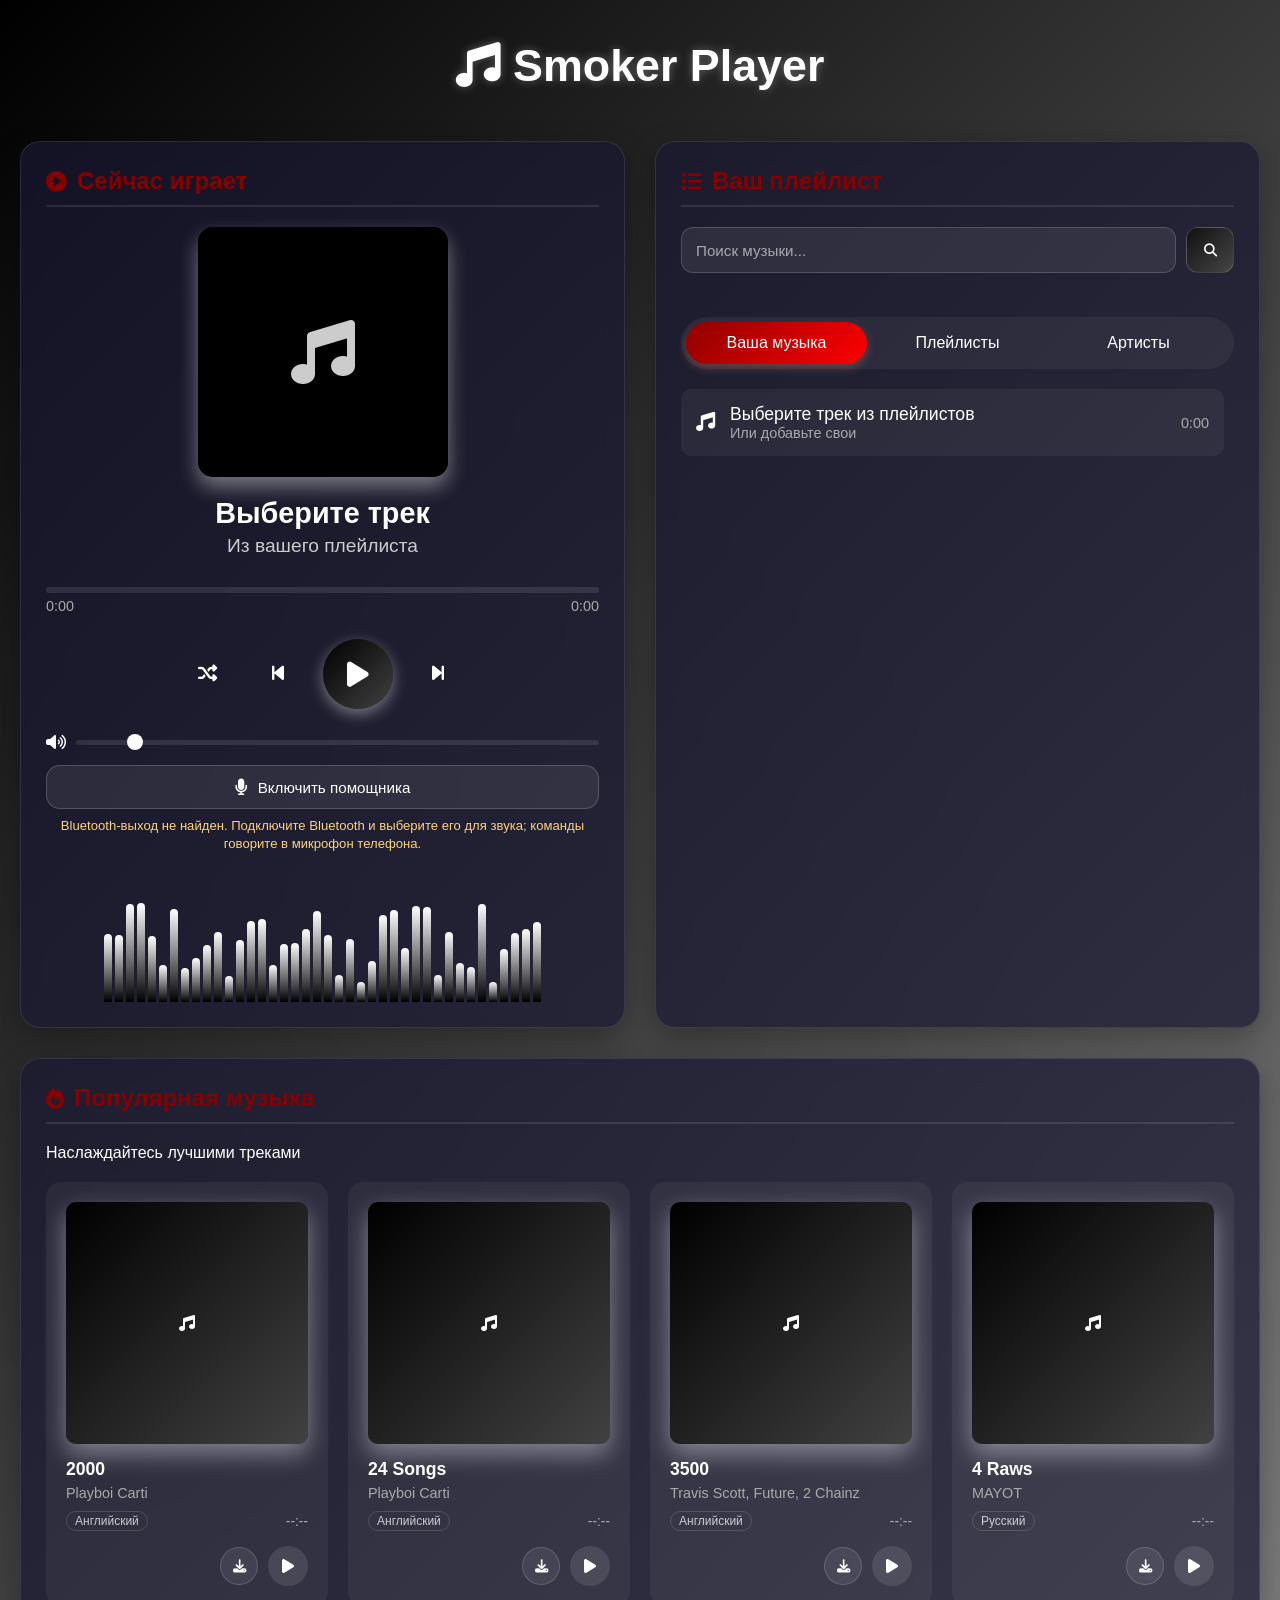
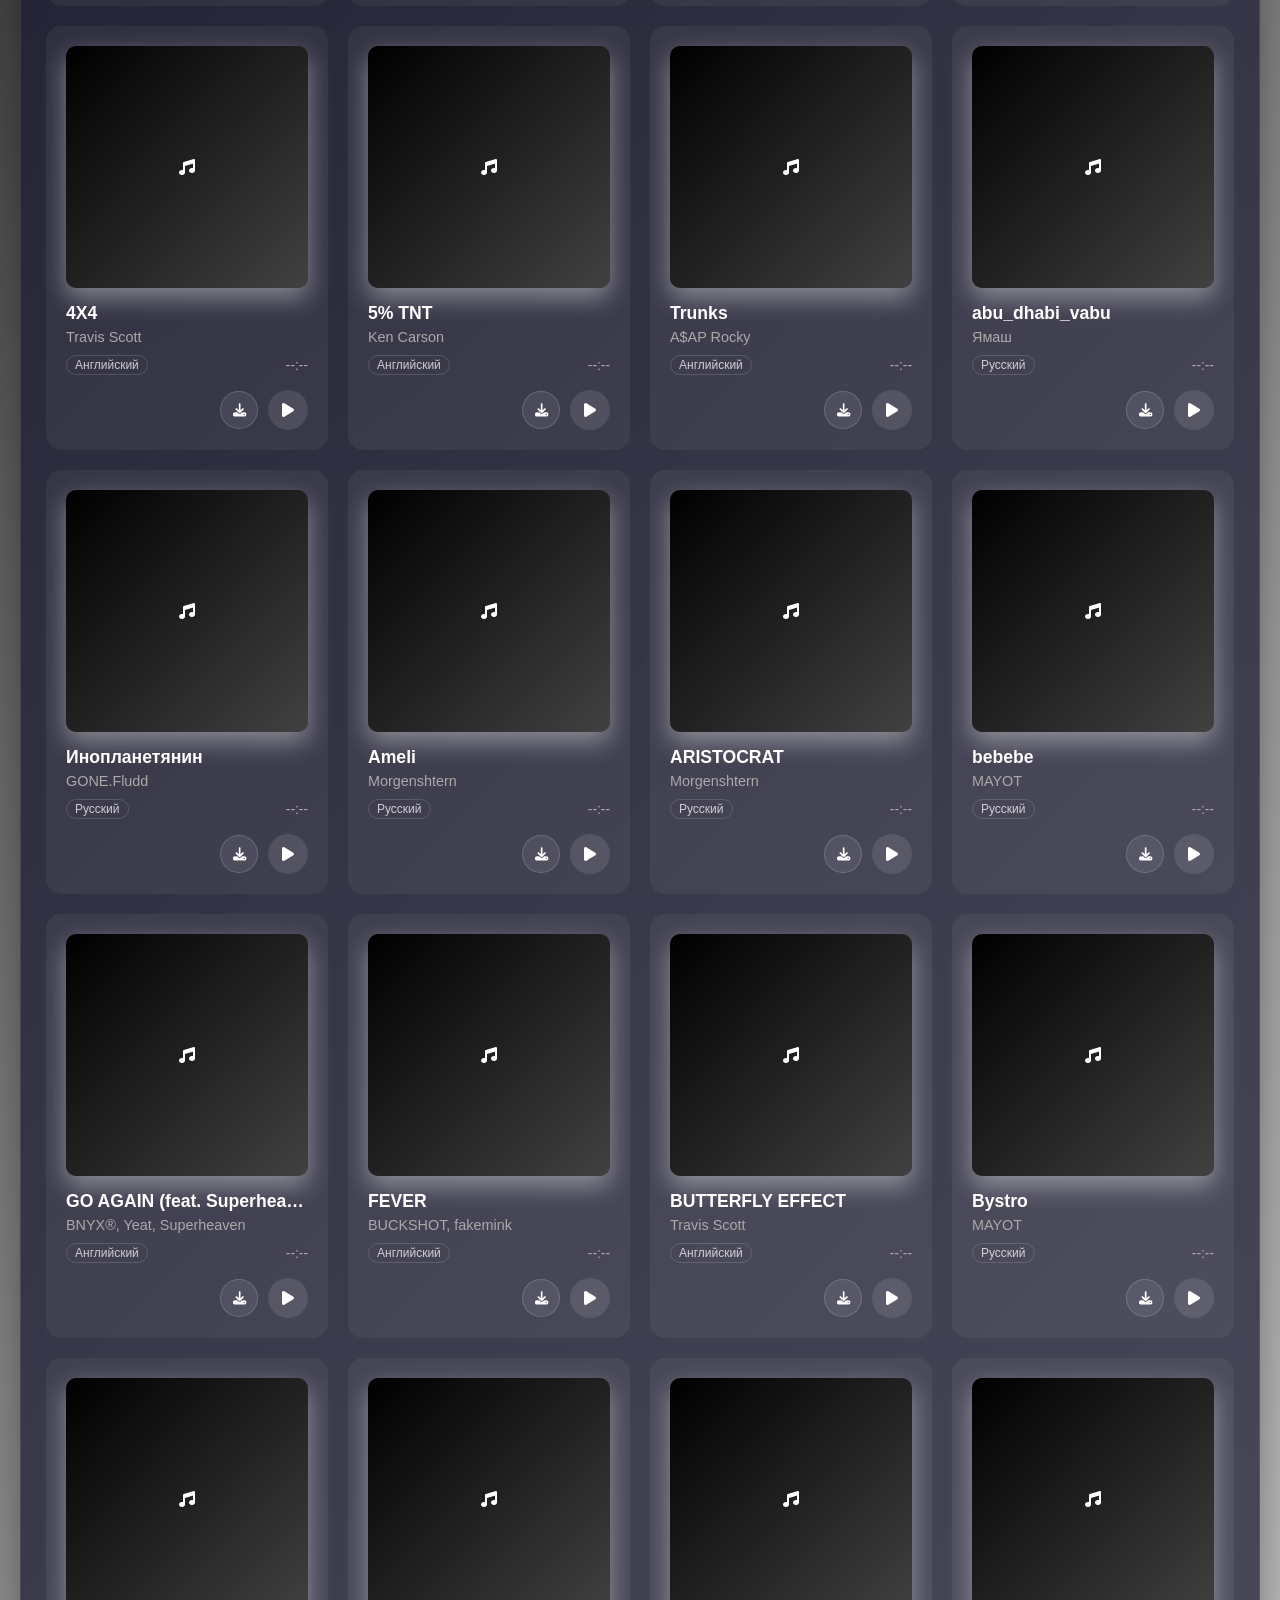
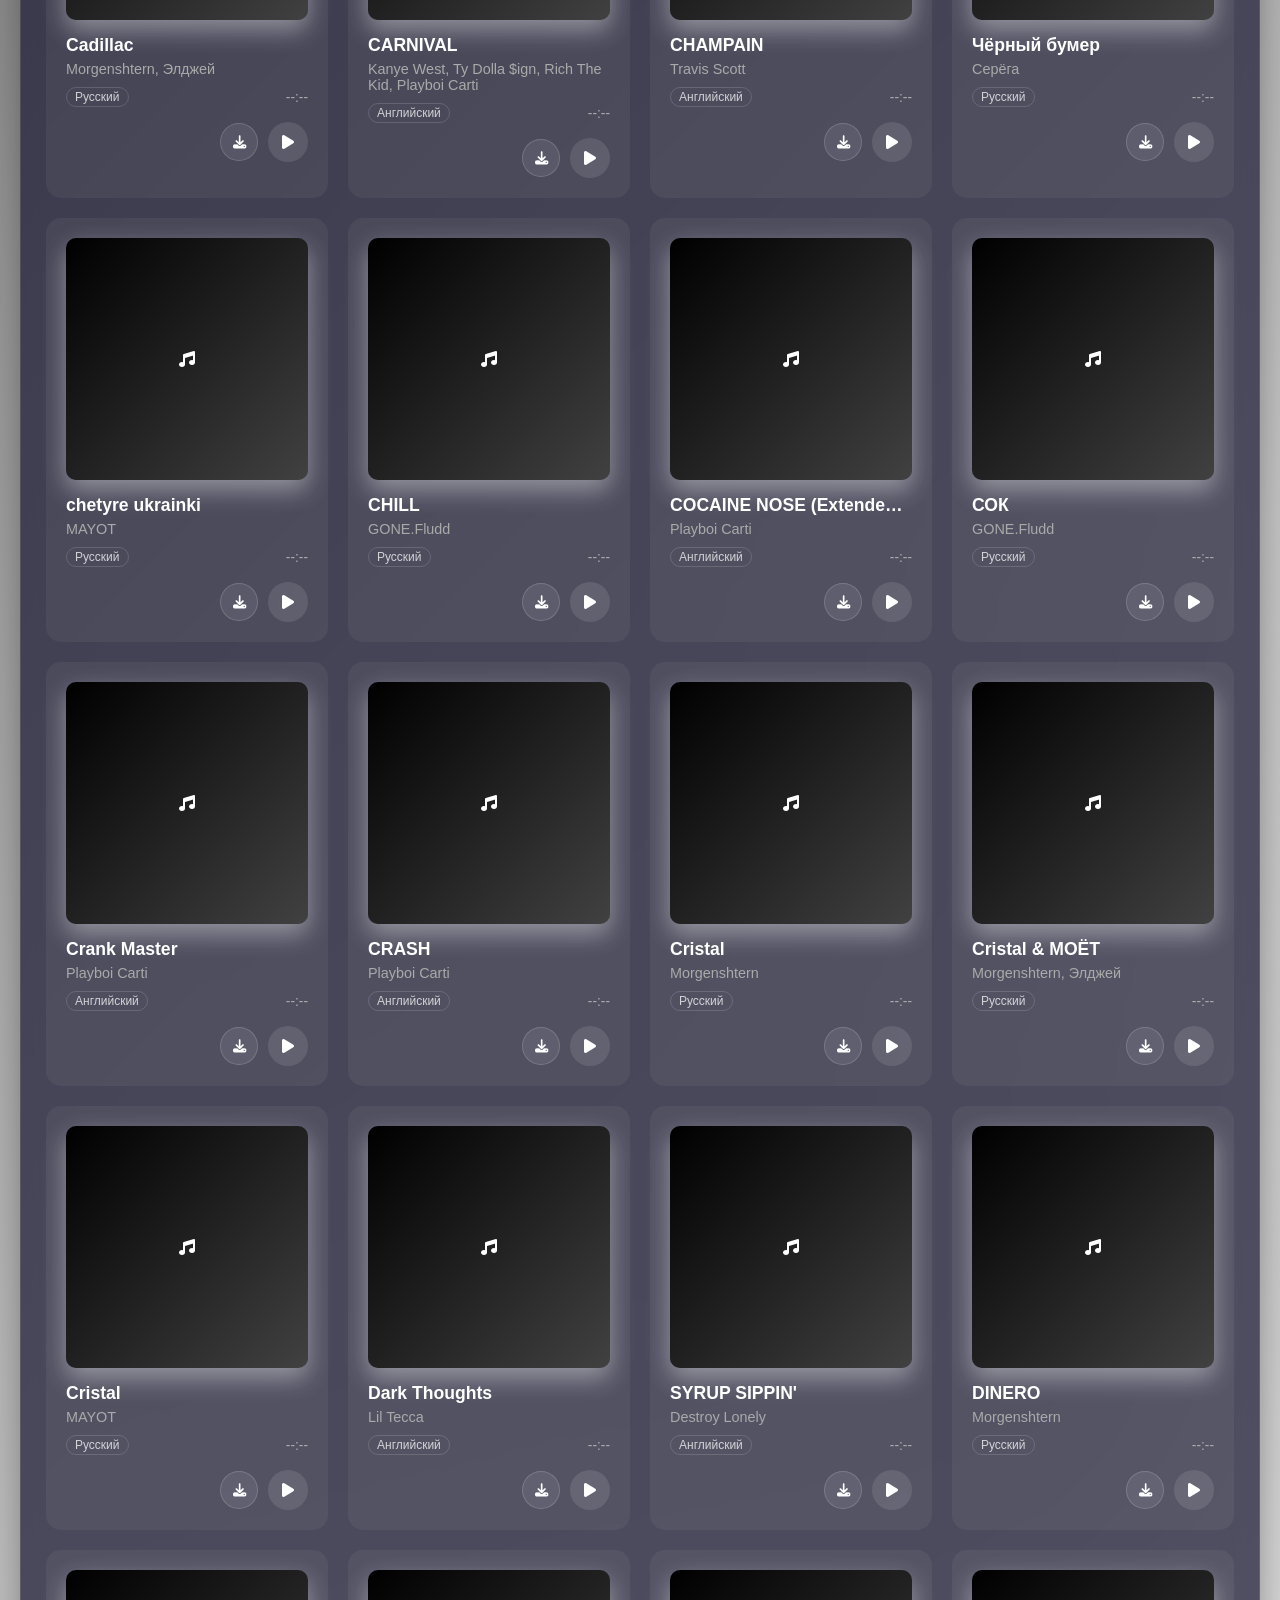
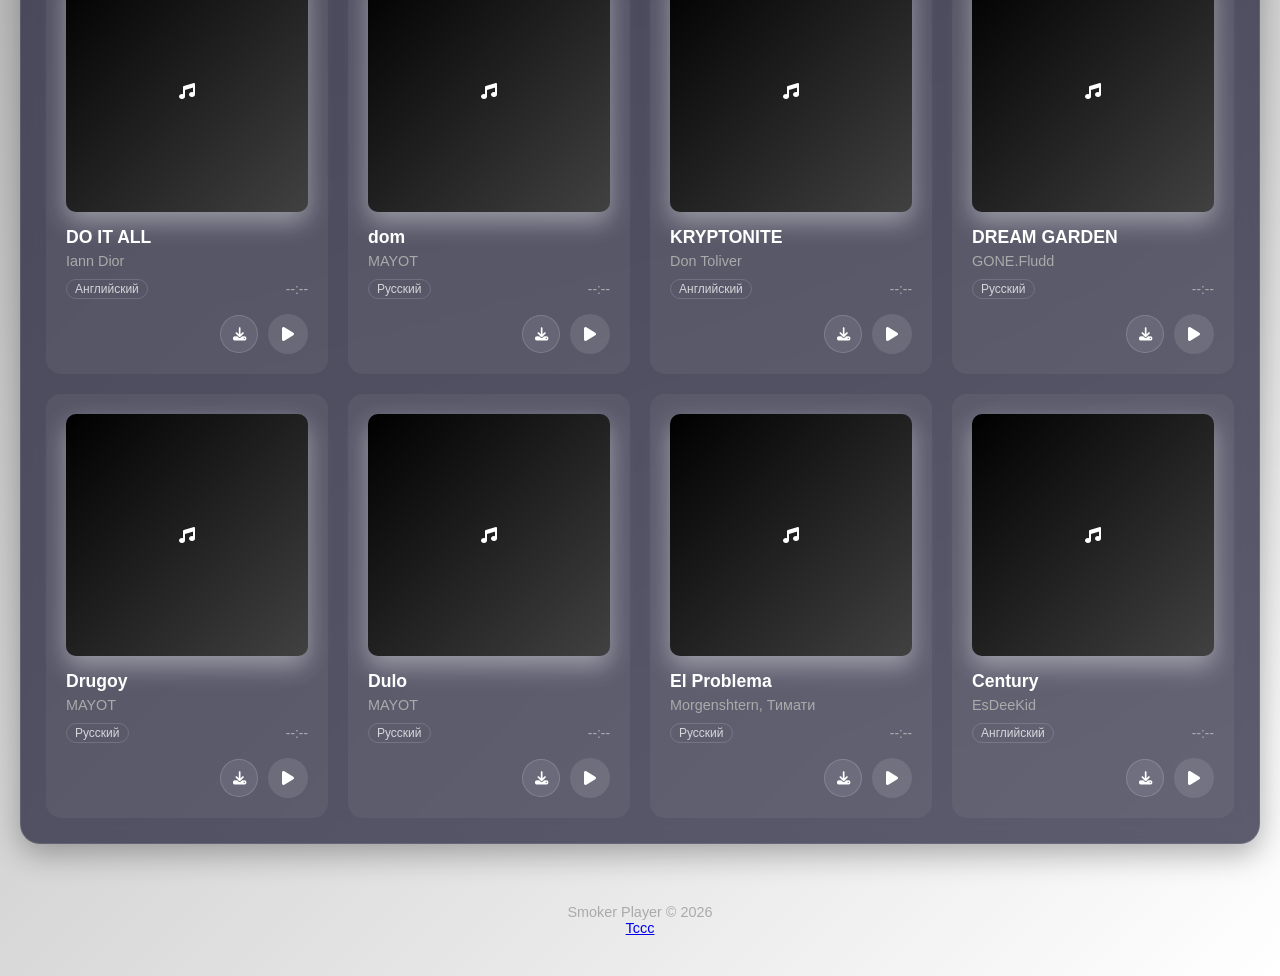
==== commit 7360e711: "Route music output to Bluetooth" ====
--- a/index.html
+++ b/index.html
@@ -66,6 +66,9 @@
                 <i class="fas fa-microphone"></i>
                 <span id="voice-control-text">Включить помощника</span>
             </button>
+            <div class="voice-routing-note" id="voice-routing-note" aria-live="polite">
+                Bluetooth используется только для вывода музыки. Команды говорите в микрофон телефона.
+            </div>
 
             <div class="visualizer" id="visualizer">
                 <!-- Bars will be generated by JavaScript -->
--- a/style.css
+++ b/style.css
@@ -392,6 +392,18 @@
 
 .voice-control-btn.active i {
     color: #7dff9b;
+}
+
+.voice-routing-note {
+    margin-top: 8px;
+    color: rgba(255, 255, 255, 0.72);
+    font-size: 0.82rem;
+    line-height: 1.35;
+    text-align: center;
+}
+
+.voice-routing-note.warning {
+    color: #ffd27d;
 }
 
 .notification {
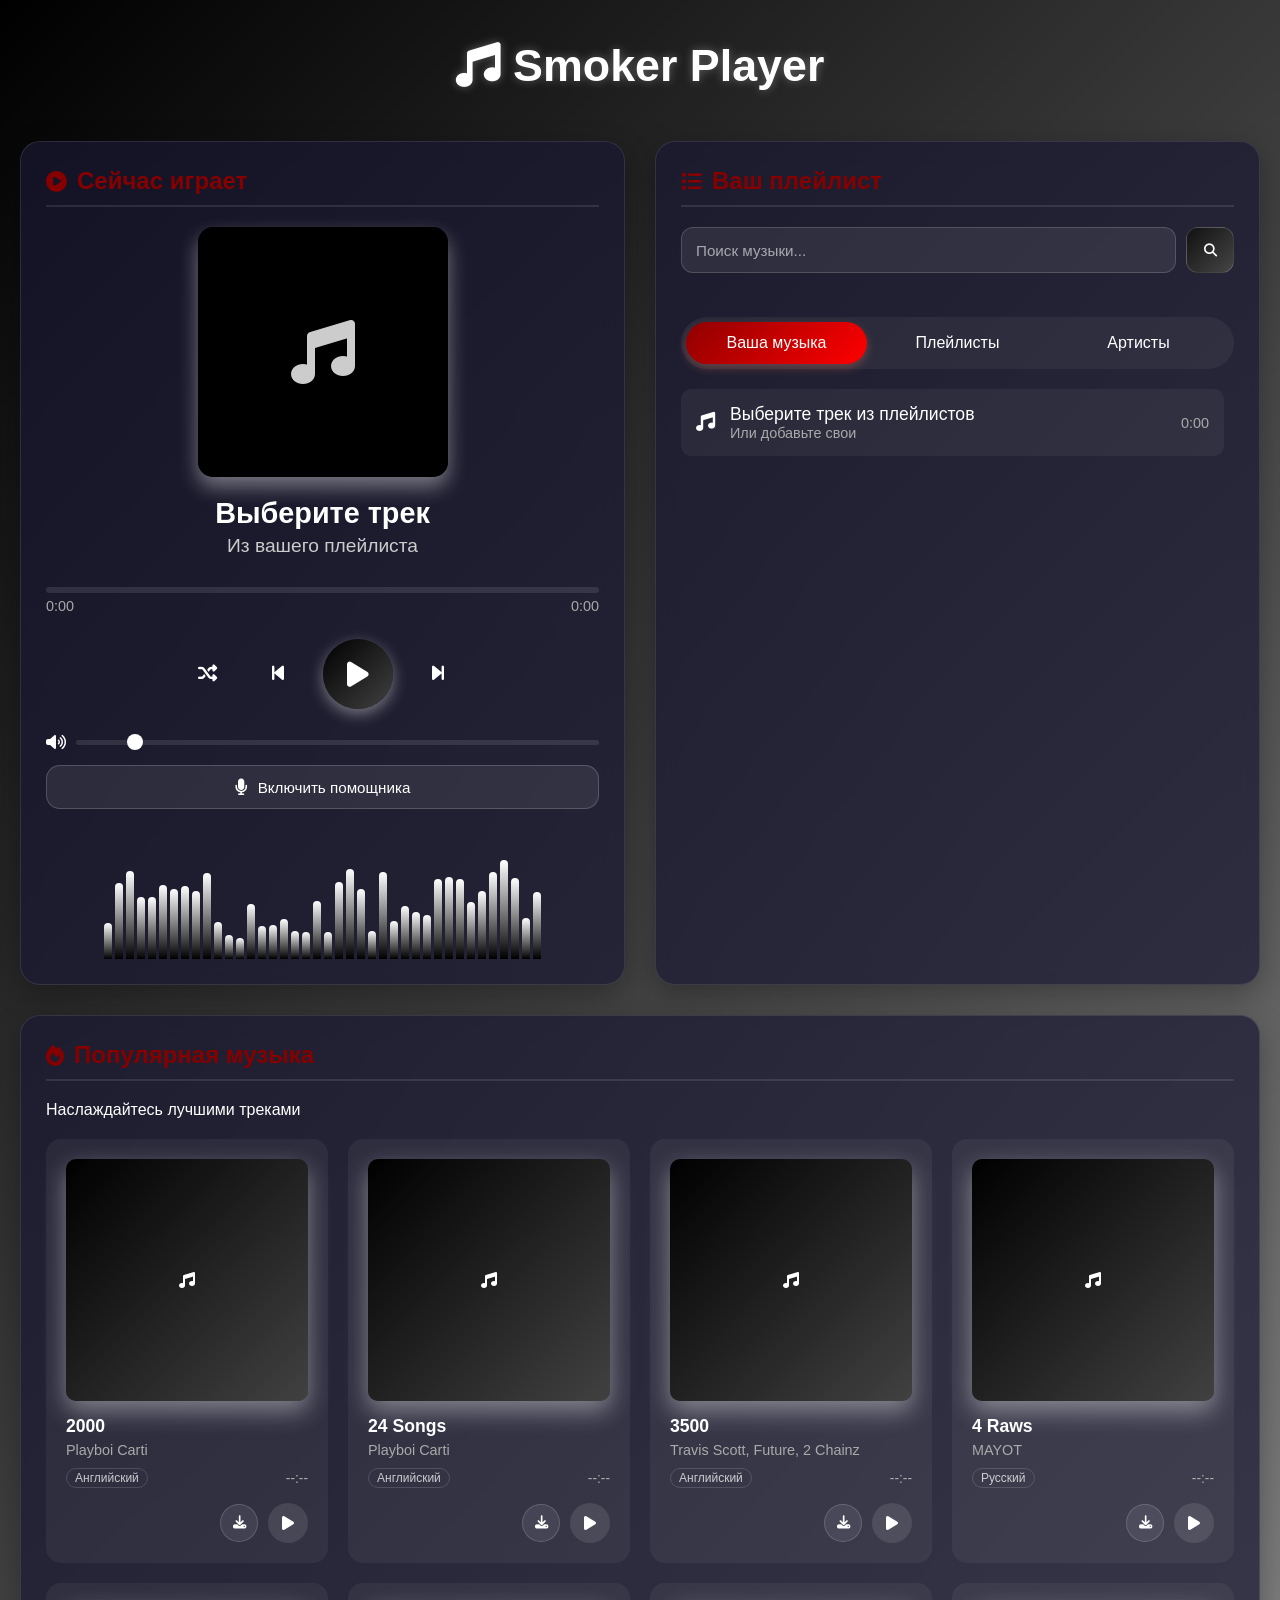
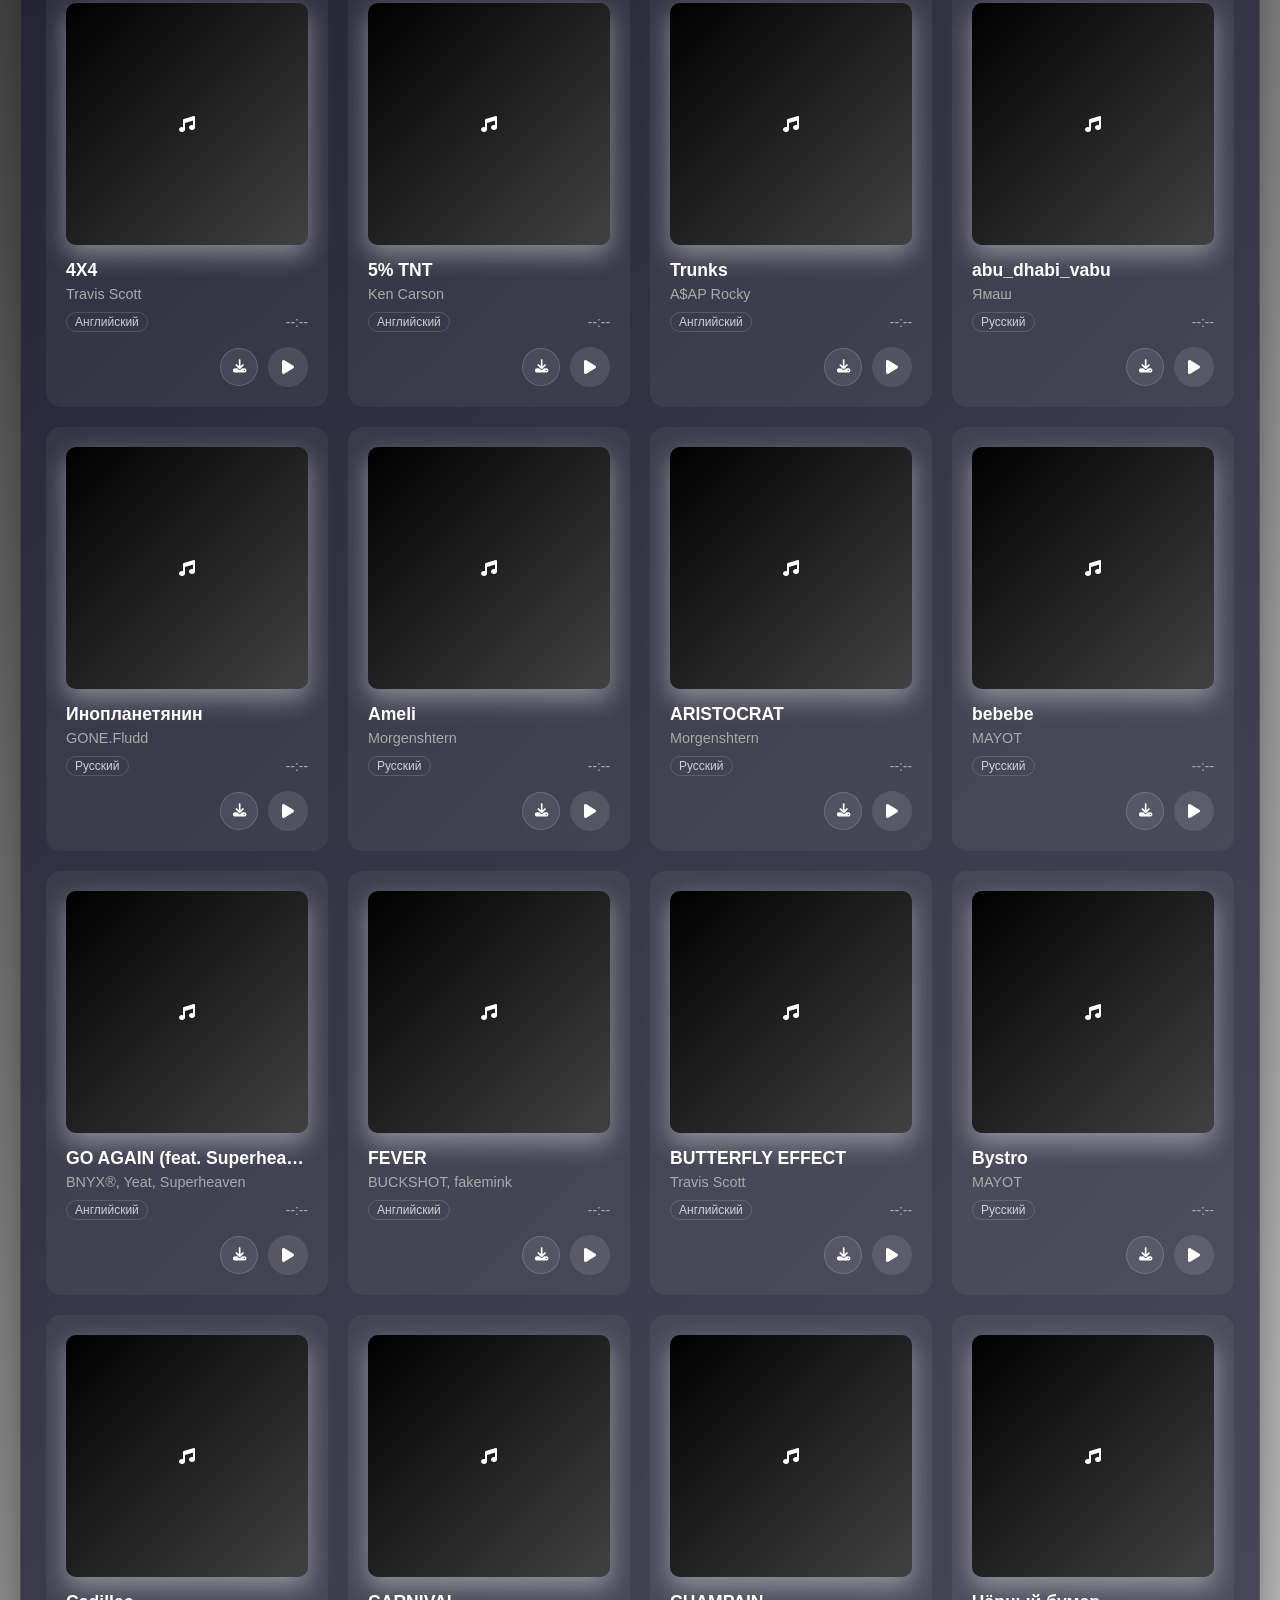
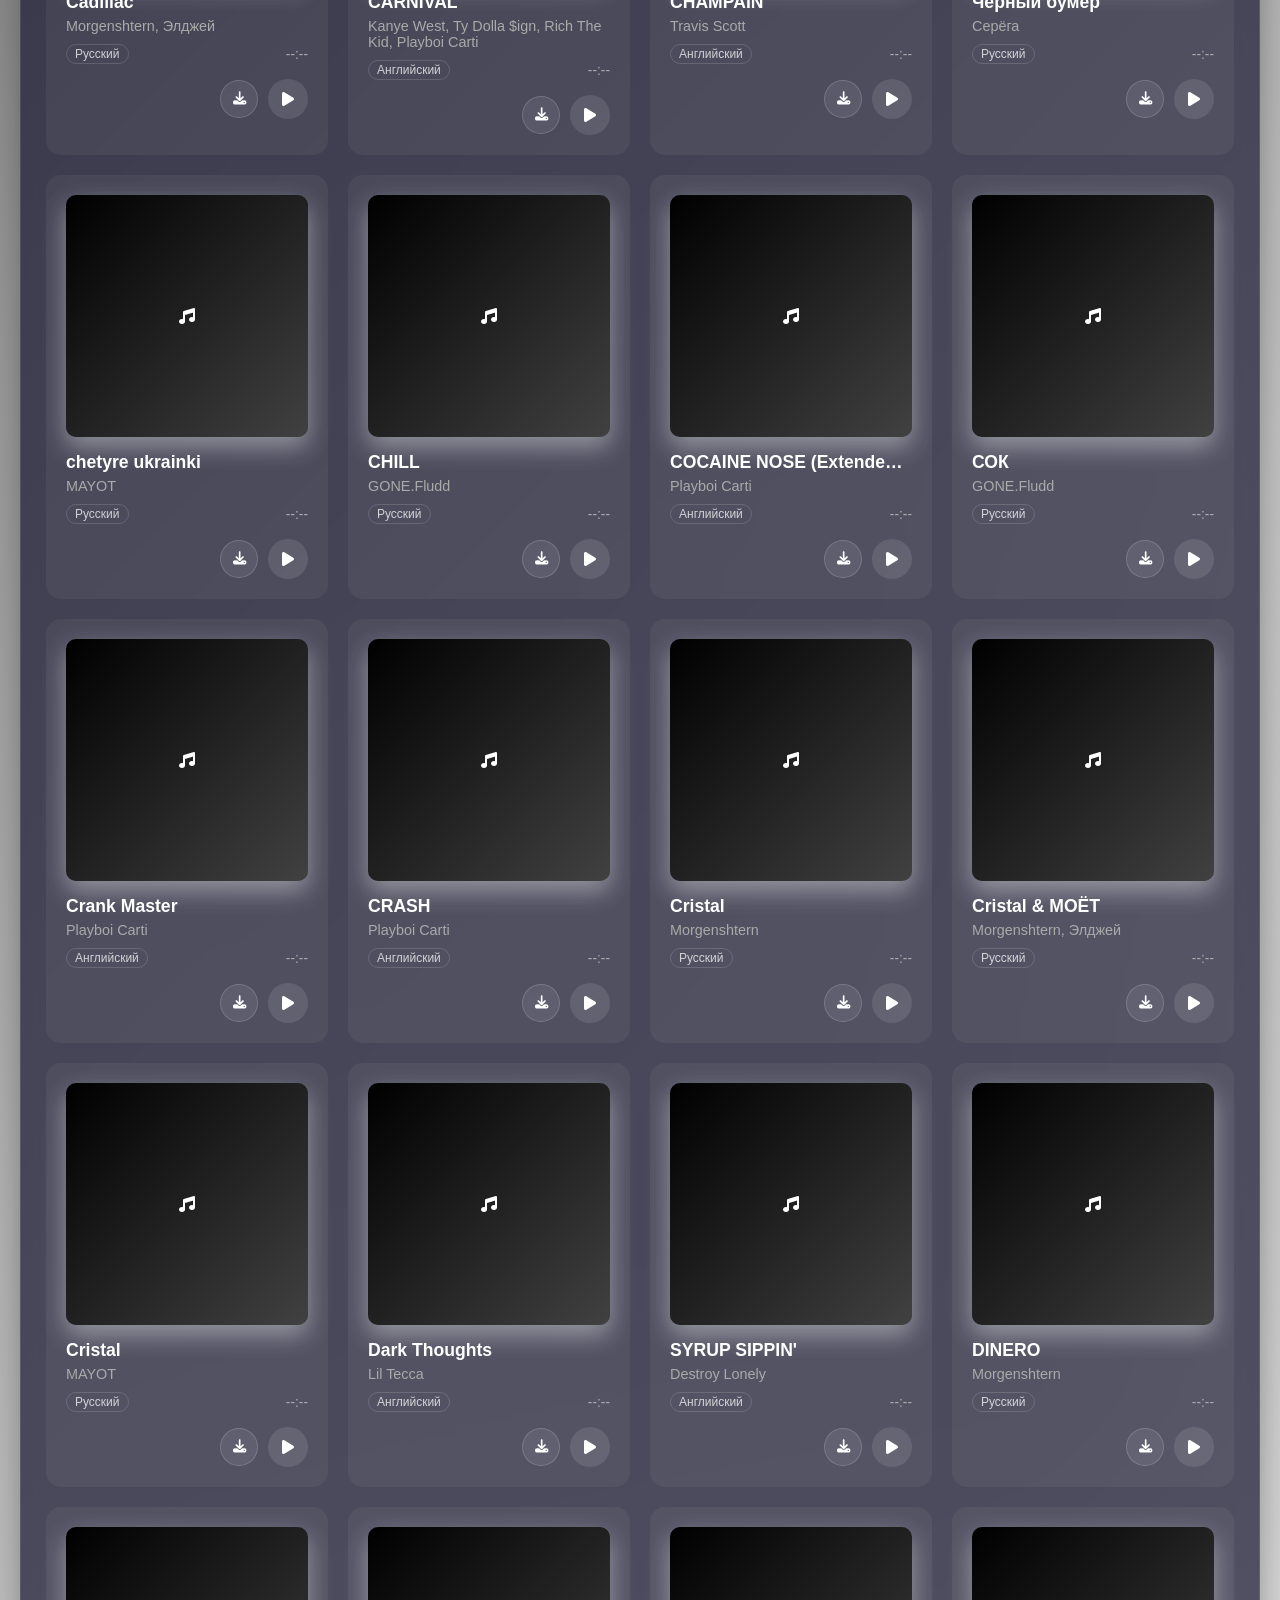
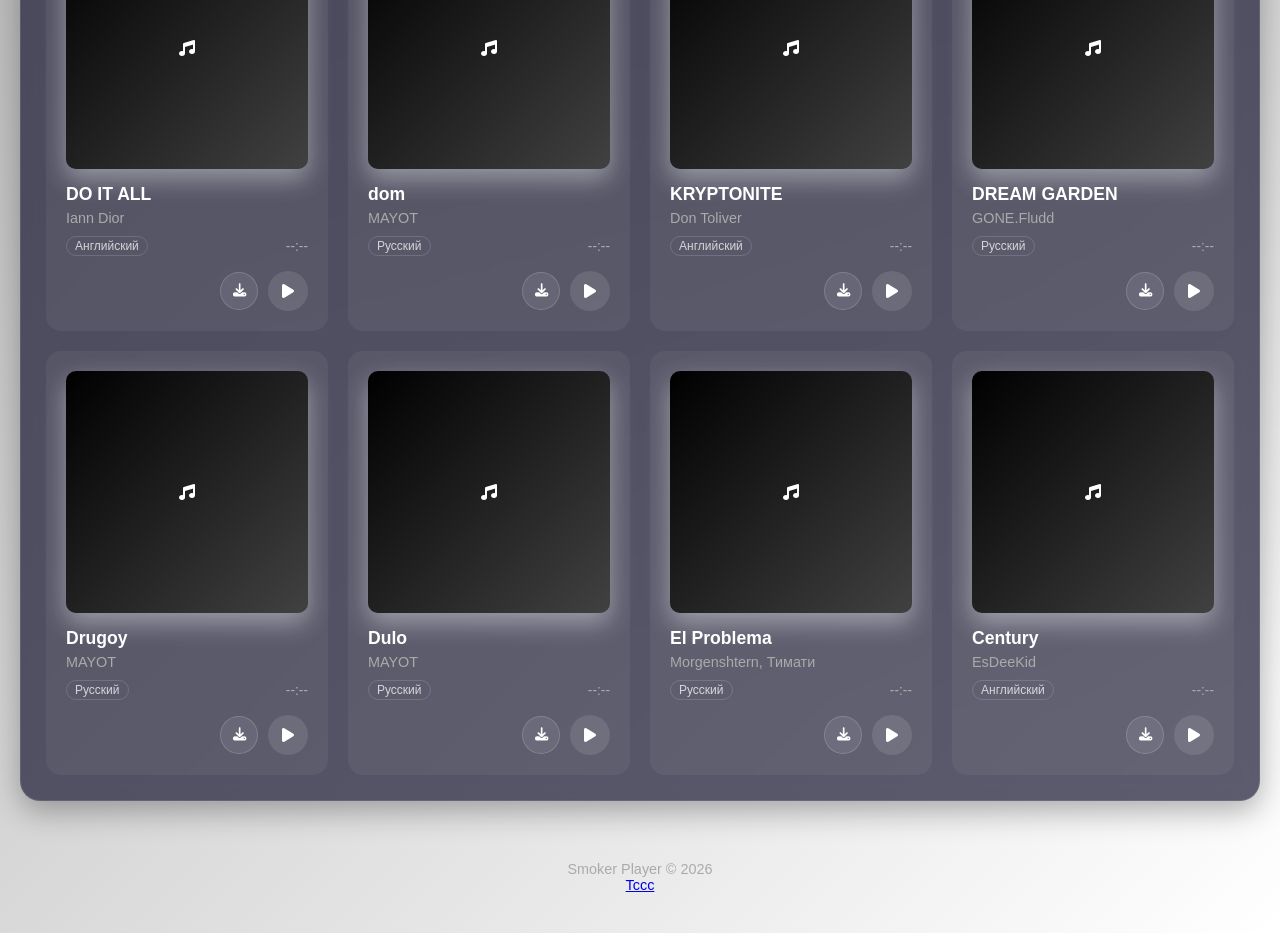
==== commit f99f57bb: "Remove voice routing note from index.html Removed voice routing note from the HTML." ====
--- a/index.html
+++ b/index.html
@@ -66,10 +66,6 @@
                 <i class="fas fa-microphone"></i>
                 <span id="voice-control-text">Включить помощника</span>
             </button>
-            <div class="voice-routing-note" id="voice-routing-note" aria-live="polite">
-                Bluetooth используется только для вывода музыки. Команды говорите в микрофон телефона.
-            </div>
-
             <div class="visualizer" id="visualizer">
                 <!-- Bars will be generated by JavaScript -->
             </div>
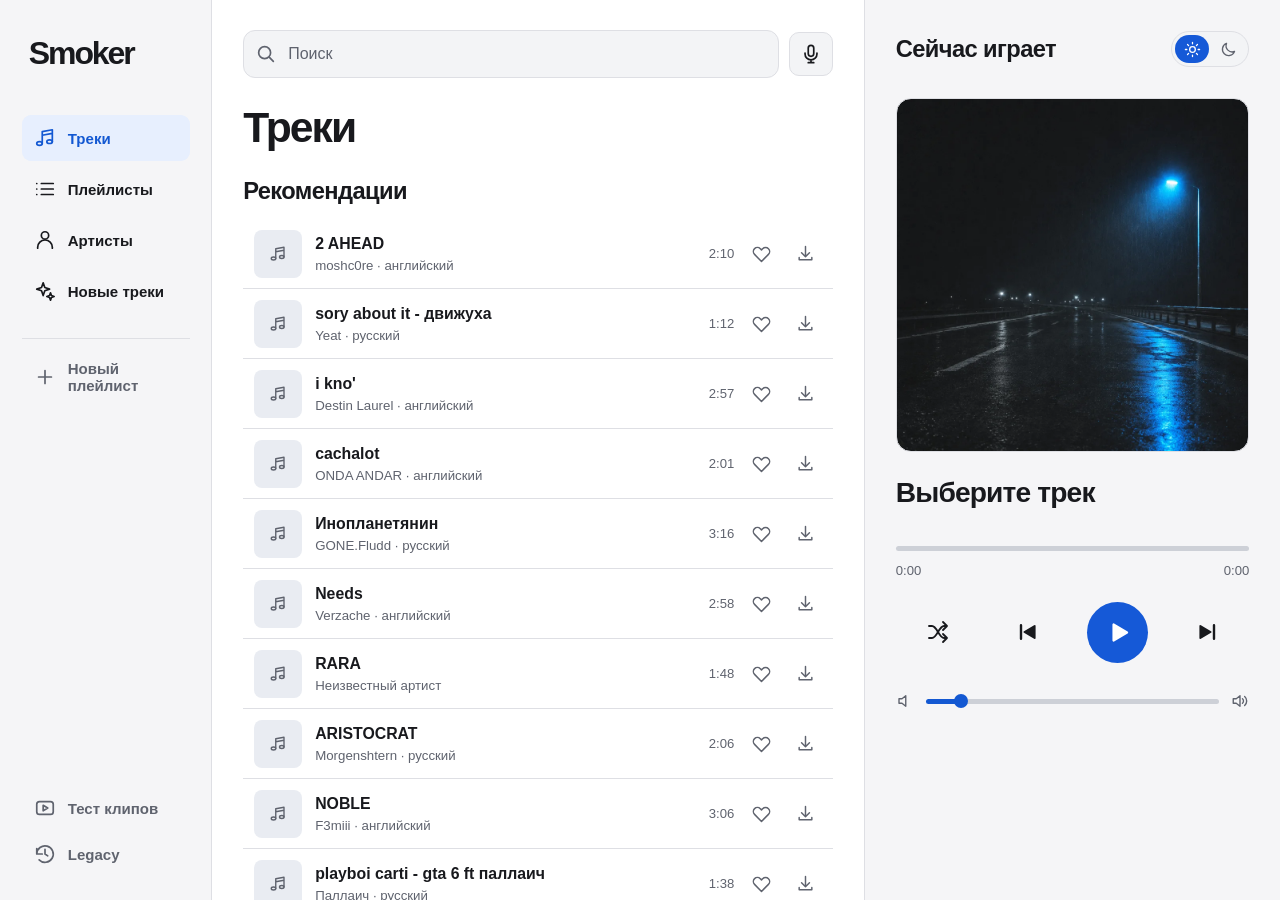
==== commit 1ec4a09a: "Make the new Smoker Player the default and keep Legacy" ====
--- a/index.html
+++ b/index.html
@@ -1,136 +1,197 @@
 <!DOCTYPE html>
 <html lang="ru">
+<head>
+    <meta charset="utf-8">
+    <meta name="viewport" content="width=device-width, initial-scale=1, viewport-fit=cover">
+    <meta name="theme-color" content="#f5f5f7">
+    <title>Smoker Player</title>
+    <link rel="manifest" href="manifest.json">
+    <script src="theme.js"></script>
+    <link rel="stylesheet" href="style.css">
+    <script src="catalog.js" defer></script>
+    <script src="script.js" defer></script>
+</head>
+<body>
+    <svg class="icon-library" width="0" height="0" aria-hidden="true" xmlns="http://www.w3.org/2000/svg">
+        <symbol id="icon-music" viewBox="0 0 24 24"><path d="M9 18V5l11-2v13M9 9l11-2"/><ellipse cx="6" cy="18" rx="3" ry="2"/><ellipse cx="17" cy="16" rx="3" ry="2"/></symbol>
+        <symbol id="icon-list-ul" viewBox="0 0 24 24"><path d="M8 6h13M8 12h13M8 18h13M3 6h.01M3 12h.01M3 18h.01"/></symbol>
+        <symbol id="icon-user" viewBox="0 0 24 24"><circle cx="12" cy="7" r="4"/><path d="M4 21v-1a8 8 0 0 1 16 0v1"/></symbol>
+        <symbol id="icon-sparkles" viewBox="0 0 24 24"><path d="m10 3 1.8 5.2L17 10l-5.2 1.8L10 17l-1.8-5.2L3 10l5.2-1.8L10 3Zm8 11 1.05 2.95L22 18l-2.95 1.05L18 22l-1.05-2.95L14 18l2.95-1.05L18 14Z"/></symbol>
+        <symbol id="icon-plus" viewBox="0 0 24 24"><path d="M12 5v14M5 12h14"/></symbol>
+        <symbol id="icon-video" viewBox="0 0 24 24"><rect x="3" y="5" width="18" height="14" rx="3"/><path d="m10 9 5 3-5 3Z"/></symbol>
+        <symbol id="icon-legacy" viewBox="0 0 24 24"><path d="M3 12a9 9 0 1 1 2.6 6.4M3 6v6h6m3-5v5l3 2"/></symbol>
+        <symbol id="icon-search" viewBox="0 0 24 24"><circle cx="10.5" cy="10.5" r="6.5"/><path d="m16 16 4 4"/></symbol>
+        <symbol id="icon-mic" viewBox="0 0 24 24"><rect x="9" y="2.5" width="6" height="12" rx="3"/><path d="M5.5 11v1a6.5 6.5 0 0 0 13 0v-1M12 18.5v3m-3 0h6"/></symbol>
+        <symbol id="icon-sun" viewBox="0 0 24 24"><circle cx="12" cy="12" r="4"/><path d="M12 2v2m0 16v2M2 12h2m16 0h2M5 5l1.5 1.5m11 11L19 19M19 5l-1.5 1.5m-11 11L5 19"/></symbol>
+        <symbol id="icon-moon" viewBox="0 0 24 24"><path d="M20.5 14.8A8.7 8.7 0 0 1 9.2 3.5 8.8 8.8 0 1 0 20.5 14.8Z"/></symbol>
+        <symbol id="icon-shuffle" viewBox="0 0 24 24"><path d="M3 6h3c5 0 7 12 12 12h3m-4-4 4 4-4 4M3 18h3c5 0 7-12 12-12h3m-4-4 4 4-4 4"/></symbol>
+        <symbol id="icon-prev" viewBox="0 0 24 24"><path fill="currentColor" stroke="none" d="M5 4a1.2 1.2 0 0 1 1.2 1.2v13.6a1.2 1.2 0 1 1-2.4 0V5.2A1.2 1.2 0 0 1 5 4Zm13.1 1.2a1 1 0 0 1 1.5.86v11.88a1 1 0 0 1-1.5.86L8 12.86a1 1 0 0 1 0-1.72Z"/></symbol>
+        <symbol id="icon-next" viewBox="0 0 24 24"><path fill="currentColor" stroke="none" d="M19 4a1.2 1.2 0 0 1 1.2 1.2v13.6a1.2 1.2 0 1 1-2.4 0V5.2A1.2 1.2 0 0 1 19 4ZM5.9 5.2a1 1 0 0 0-1.5.86v11.88a1 1 0 0 0 1.5.86L16 12.86a1 1 0 0 0 0-1.72Z"/></symbol>
+        <symbol id="icon-play" viewBox="0 0 24 24"><path fill="currentColor" stroke="none" d="M7.5 4.8a1 1 0 0 1 1.5-.86l12 7.2a1 1 0 0 1 0 1.72l-12 7.2a1 1 0 0 1-1.5-.86Z"/></symbol>
+        <symbol id="icon-pause" viewBox="0 0 24 24"><path stroke-width="4" d="M8 5v14m8-14v14"/></symbol>
+        <symbol id="icon-volume" viewBox="0 0 24 24"><path d="M3 9h4l5-4v14l-5-4H3zM15.3 9a4 4 0 0 1 0 6m2.9-9a8 8 0 0 1 0 12"/></symbol>
+        <symbol id="icon-volume-low" viewBox="0 0 24 24"><path d="M4 9h4l5-4v14l-5-4H4z"/></symbol>
+        <symbol id="icon-heart" viewBox="0 0 24 24"><path d="M20.8 5.9a5.1 5.1 0 0 0-7.3 0L12 7.4l-1.5-1.5a5.1 5.1 0 0 0-7.3 7.2L12 22l8.8-8.9a5.1 5.1 0 0 0 0-7.2Z"/></symbol>
+        <symbol id="icon-download" viewBox="0 0 24 24"><path d="M12 3v13m-5-5 5 5 5-5M4 17v3h16v-3"/></symbol>
+        <symbol id="icon-check" viewBox="0 0 24 24"><path d="m5 12 4 4L19 6"/></symbol>
+        <symbol id="icon-chevron" viewBox="0 0 24 24"><path d="m6 9 6 6 6-6"/></symbol>
+    </svg>
 
-<head>
-    <link rel="manifest" href="manifest.json">
-    <meta charset="utf-8">
-    <meta name="theme-color" content="#900000">
-    <meta name="viewport" content="width=device-width, initial-scale=1.0">
-    <title>Harmony Player - Плейлисты</title>
-    <link rel="stylesheet" href="https://cdnjs.cloudflare.com/ajax/libs/font-awesome/6.4.0/css/all.min.css">
-    <link rel="stylesheet" href="style.css" />
-</head>
+    <div class="app-shell">
+        <aside class="sidebar">
+            <div class="brand" aria-label="Smoker Player">Smoker</div>
+            <nav class="tabs" aria-label="Медиатека">
+                <button type="button" class="tab active" data-tab="user" aria-controls="user-playlist" aria-pressed="true">
+                    <svg class="icon" aria-hidden="true"><use href="#icon-music"></use></svg><span>Треки</span>
+                </button>
+                <button type="button" class="tab" data-tab="playlists" aria-controls="playlists-tab" aria-pressed="false">
+                    <svg class="icon" aria-hidden="true"><use href="#icon-list-ul"></use></svg><span>Плейлисты</span>
+                </button>
+                <button type="button" class="tab" data-tab="artists" aria-controls="artists-tab" aria-pressed="false">
+                    <svg class="icon" aria-hidden="true"><use href="#icon-user"></use></svg><span>Артисты</span>
+                </button>
+                <button type="button" class="tab" data-tab="new" aria-controls="new-tracks-tab" aria-pressed="false">
+                    <svg class="icon" aria-hidden="true"><use href="#icon-sparkles"></use></svg><span>Новые треки</span>
+                </button>
+            </nav>
+            <div class="sidebar-actions">
+                <button type="button" class="sidebar-link" data-create-playlist>
+                    <svg class="icon" aria-hidden="true"><use href="#icon-plus"></use></svg><span>Новый плейлист</span>
+                </button>
+            </div>
+            <a class="sidebar-link clips-link" href="index2.html">
+                <svg class="icon" aria-hidden="true"><use href="#icon-video"></use></svg><span>Тест клипов</span>
+            </a>
+            <a class="sidebar-link legacy-link" href="legacy.html">
+                <svg class="icon" aria-hidden="true"><use href="#icon-legacy"></use></svg><span>Legacy</span>
+            </a>
+        </aside>
 
-<body>
-    <header>
-        <h1><i class="fas fa-music"></i> Smoker Player</h1>
-    </header>
+        <main class="library-panel">
+            <div class="library-toolbar">
+                <div class="search-row">
+                    <form class="search-container" id="track-search" role="search">
+                        <button id="search-button" type="submit" aria-label="Найти трек">
+                            <svg class="icon" aria-hidden="true"><use href="#icon-search"></use></svg>
+                        </button>
+                        <input type="search" id="search-input" placeholder="Поиск" aria-label="Поиск музыки">
+                    </form>
+                    <button class="voice-control-btn" id="voice-control" type="button" aria-label="Голосовой помощник" aria-pressed="false" title="Голосовой помощник выключен">
+                        <svg class="icon" aria-hidden="true"><use href="#icon-mic"></use></svg>
+                    </button>
+                </div>
+                <p class="search-status" id="search-status" aria-live="polite"></p>
+            </div>
 
-    <div class="container">
-        <section class="player-section">
-            <h2 class="section-title"><i class="fas fa-play-circle"></i> Сейчас играет</h2>
+            <div class="library-content" id="library-content" data-tab="user">
+                <h1 class="page-title" id="library-title">Треки</h1>
+                <div class="tab-content active" id="user-playlist">
+                    <section id="liked-section" aria-labelledby="liked-heading" hidden>
+                        <h2 id="liked-heading" class="list-heading">Понравившиеся</h2>
+                        <ul class="playlist" id="liked-tracks" aria-labelledby="liked-heading"></ul>
+                    </section>
+                    <div class="collection-heading" id="collection-heading">
+                        <h2 class="list-heading" id="collection-name"></h2>
+                        <button type="button" class="playlist-button" id="edit-playlist" hidden>Редактировать</button>
+                    </div>
+                    <p class="empty-message" id="queue-empty" hidden></p>
+                    <ul class="playlist" id="playlist" aria-labelledby="collection-name"></ul>
+                    <details class="popular-section" id="popular-section">
+                        <summary>Популярная музыка <svg class="icon" aria-hidden="true"><use href="#icon-chevron"></use></svg></summary>
+                        <div class="popular-grid" id="popular-grid"></div>
+                    </details>
+                </div>
+
+                <div class="tab-content" id="playlists-tab">
+                    <button type="button" class="playlist-button primary" id="create-playlist" data-create-playlist>
+                        <svg class="icon" aria-hidden="true"><use href="#icon-plus"></use></svg>
+                        Создать плейлист
+                    </button>
+                    <div class="playlist-grid" id="playlists-grid"></div>
+                    <a class="sidebar-link mobile-clips" href="index2.html">Тест клипов</a>
+                </div>
+
+                <div class="tab-content" id="artists-tab">
+                    <div class="artists-grid" id="artists-grid"></div>
+                </div>
+
+                <div class="tab-content" id="new-tracks-tab">
+                    <ul class="playlist" id="new-tracks" aria-labelledby="library-title"></ul>
+                </div>
+            </div>
+        </main>
+
+        <div class="theme-picker" role="group" aria-label="Тема оформления">
+            <button class="theme-option" type="button" data-theme-value="light" aria-label="Светлая тема" title="Светлая тема" aria-pressed="false">
+                <svg class="icon" aria-hidden="true"><use href="#icon-sun"></use></svg>
+            </button>
+            <button class="theme-option" type="button" data-theme-value="dark" aria-label="Тёмная тема" title="Тёмная тема" aria-pressed="false">
+                <svg class="icon" aria-hidden="true"><use href="#icon-moon"></use></svg>
+            </button>
+        </div>
+
+        <section class="player-section" aria-labelledby="player-heading">
+            <h2 class="player-heading" id="player-heading">Сейчас играет</h2>
             <div class="now-playing">
-                <div class="album-art" id="album-art">
-                    <i class="fas fa-music"></i>
-                    <div class="overlay">
-                        <i class="fas fa-play"></i>
-                    </div>
-                </div>
+                <div class="album-art" id="album-art"></div>
                 <div class="song-info">
                     <div class="song-title" id="song-title">Выберите трек</div>
-                    <div class="song-artist" id="song-artist">Из вашего плейлиста</div>
+                    <div class="song-artist" id="song-artist"></div>
                 </div>
+                <button type="button" class="control-btn volume-toggle" id="volume-toggle" aria-expanded="false" aria-controls="volume-controls" aria-label="Громкость">
+                    <svg class="icon" aria-hidden="true"><use href="#icon-volume"></use></svg>
+                </button>
             </div>
 
             <div class="progress-container">
-                <div class="progress-bar" id="progress-bar">
-                    <div class="progress" id="progress"></div>
-                </div>
-                <div class="time-info">
-                    <span class="current-time" id="current-time">0:00</span>
-                    <span class="duration" id="duration">0:00</span>
+                <input type="range" class="range seek" id="seek" min="0" max="1" step="0.1" value="0" aria-label="Позиция воспроизведения" disabled>
+                <div class="time-info" aria-hidden="true">
+                    <span id="current-time">0:00</span>
+                    <span id="duration">0:00</span>
                 </div>
             </div>
 
             <div class="controls">
-                <button class="control-btn" id="shuffle" title="Перемешать треки" aria-label="Перемешать треки">
-                    <i class="fas fa-random"></i>
+                <button class="control-btn" id="shuffle" type="button" title="Перемешать треки" aria-label="Перемешать треки">
+                    <svg class="icon" aria-hidden="true"><use href="#icon-shuffle"></use></svg>
                 </button>
-                <button class="control-btn" id="prev">
-                    <i class="fas fa-step-backward"></i>
+                <button class="control-btn" id="prev" type="button" title="Предыдущий трек" aria-label="Предыдущий трек">
+                    <svg class="icon" aria-hidden="true"><use href="#icon-prev"></use></svg>
                 </button>
-                <button class="control-btn play-pause" id="play-pause">
-                    <i class="fas fa-play"></i>
+                <button class="control-btn play-pause" id="play-pause" type="button" title="Воспроизвести" aria-label="Воспроизвести">
+                    <svg class="icon" aria-hidden="true"><use href="#icon-play"></use></svg>
                 </button>
-                <button class="control-btn" id="next">
-                    <i class="fas fa-step-forward"></i>
+                <button class="control-btn" id="next" type="button" title="Следующий трек" aria-label="Следующий трек">
+                    <svg class="icon" aria-hidden="true"><use href="#icon-next"></use></svg>
                 </button>
             </div>
 
-            <div class="volume-container">
-                <i class="fas fa-volume-up"></i>
-                <input type="range" class="volume-slider" id="volume" min="0" max="1" step="0.01" value="0.1">
-            </div>
-
-            <button class="voice-control-btn" id="voice-control" type="button" aria-pressed="false">
-                <i class="fas fa-microphone"></i>
-                <span id="voice-control-text">Включить помощника</span>
-            </button>
-            <div class="visualizer" id="visualizer">
-                <!-- Bars will be generated by JavaScript -->
-            </div>
-        </section>
-
-        <section class="playlist-section">
-            <h2 class="section-title"><i class="fas fa-list"></i> Ваш плейлист</h2>
-
-            <div class="search-container">
-                <input type="text" id="search-input" placeholder="Поиск музыки...">
-                <button id="search-button"><i class="fas fa-search"></i></button>
-            </div>
-            <div class="search-status" id="search-status" aria-live="polite"></div>
-
-            <div class="tabs">
-                <div class="tab active" data-tab="user">Ваша музыка</div>
-                <div class="tab" data-tab="playlists">Плейлисты</div>
-                <div class="tab" data-tab="artists">Артисты</div>
-            </div>
-
-            <div class="tab-content active" id="user-playlist">
-                <ul class="playlist" id="playlist">
-                    <li class="playlist-item">
-                        <div class="play-icon">
-                            <i class="fas fa-music"></i>
-                        </div>
-                        <div class="song-details">
-                            <div class="title">Выберите трек из плейлистов</div>
-                            <div class="artist">Или добавьте свои</div>
-                        </div>
-                        <div class="duration">0:00</div>
-                    </li>
-                </ul>
-            </div>
-
-            <div class="tab-content" id="playlists-tab">
-                <div class="playlist-grid" id="playlists-grid">
-                    <!-- Playlists will be added here -->
-                </div>
-            </div>
-
-            <div class="tab-content" id="artists-tab">
-                <div class="artists-grid" id="artists-grid">
-                    <!-- Artists will be added here -->
-                </div>
+            <div class="volume-container" id="volume-controls">
+                <svg class="icon" aria-hidden="true"><use href="#icon-volume-low"></use></svg>
+                <input type="range" class="range volume-slider" id="volume" min="0" max="1" step="0.01" value="0.1" aria-label="Громкость">
+                <svg class="icon" aria-hidden="true"><use href="#icon-volume"></use></svg>
             </div>
         </section>
     </div>
 
-    <section class="popular-section">
-        <h2 class="section-title"><i class="fas fa-fire"></i> Популярная музыка</h2>
-        <p>Наслаждайтесь лучшими треками</p>
-        <div class="popular-grid" id="popular-grid">
-            <!-- Popular songs will be added here -->
-        </div>
-    </section>
-
-    <footer>
-        <p>Smoker Player &copy; 2026</p>
-        <a href="index2.html">Tccc</a>
-    </footer>
-    <!-- Аудио элемент для воспроизведения -->
-    <audio id="audio-player"></audio>
-    <script src="script.js"></script>
-
+    <audio id="audio-player" preload="none"></audio>
+    <div class="notification" id="notification" role="status"></div>
+    <dialog class="playlist-editor" id="playlist-editor" aria-labelledby="editor-title">
+        <form id="playlist-form">
+            <h2 id="editor-title">Новый плейлист</h2>
+            <label for="playlist-name">Название</label>
+            <input id="playlist-name" name="name" required maxlength="70" autofocus>
+            <label for="playlist-filter">Треки</label>
+            <input id="playlist-filter" type="search" placeholder="По названию или артисту">
+            <p id="selected-count"></p>
+            <div id="track-picker" class="track-picker"></div>
+            <p id="picker-empty" class="empty-message" hidden>Треки не найдены.</p>
+            <p id="editor-status" role="status" hidden></p>
+            <div class="editor-actions">
+                <button type="button" class="playlist-button" id="cancel-playlist">Отмена</button>
+                <button type="submit" class="playlist-button primary">Сохранить</button>
+            </div>
+        </form>
+    </dialog>
 </body>
-
 </html>
--- a/style.css
+++ b/style.css
@@ -1,1083 +1,690 @@
-* {
-    margin: 0;
+:root {
+    color-scheme: light;
+    --canvas: #fff;
+    --panel: #f5f5f7;
+    --input: #f3f4f6;
+    --hover: #eaecef;
+    --line: #dedfe4;
+    --track-fill: #cdd0d7;
+    --text: #18191d;
+    --muted: #5f636e;
+    --accent: #1358d2;
+    --accent-fill: #1559d7;
+    --on-accent: #fff;
+    --selection: #e7effe;
+    --art-backdrop: #e9ecf2;
+    --success: #176140;
+    --error: #a0213b;
+    --backdrop: rgb(19 23 33 / 38%);
+    --gutter: clamp(22px, 2.4vw, 38px);
+    --top-inset: env(safe-area-inset-top, 0px);
+    --bottom-inset: env(safe-area-inset-bottom, 0px);
+    font-family: -apple-system, BlinkMacSystemFont, "Segoe UI", sans-serif;
+}
+
+:root[data-theme="dark"] {
+    color-scheme: dark;
+    --canvas: #141518;
+    --panel: #1a1b1f;
+    --input: #1f2126;
+    --hover: #272930;
+    --line: #34363e;
+    --track-fill: #484b55;
+    --text: #f4f5f7;
+    --muted: #aeb3bf;
+    --accent: #6eb5ff;
+    --accent-fill: #66adf8;
+    --on-accent: #0d2037;
+    --selection: #202f44;
+    --art-backdrop: #24272f;
+    --success: #88dcb4;
+    --error: #ff9da9;
+    --backdrop: rgb(0 0 0 / 58%);
+}
+
+* { box-sizing: border-box; }
+[hidden] { display: none !important; }
+body { margin: 0; background: var(--canvas); color: var(--text); }
+a, button, input { color: inherit; font: inherit; }
+button, input { margin: 0; }
+button, a { touch-action: manipulation; }
+button { cursor: pointer; }
+button:disabled { cursor: default; }
+a { text-underline-offset: 4px; }
+h1, h2, p { margin: 0; }
+:focus-visible { outline: 2px solid var(--accent); outline-offset: 3px; }
+
+.icon-library { position: absolute; overflow: hidden; }
+.icon {
+    display: block;
+    flex: none;
+    inline-size: 22px;
+    block-size: 22px;
+    fill: none;
+    stroke: currentColor;
+    stroke-width: 1.85;
+    stroke-linecap: round;
+    stroke-linejoin: round;
+}
+
+.app-shell {
+    display: grid;
+    grid-template-columns: clamp(178px, 16.6vw, 260px) minmax(0, 1fr) clamp(282px, 32.5vw, 510px);
+    grid-template-rows: minmax(0, 1fr);
+    block-size: 100vh;
+    block-size: 100dvh;
+}
+
+.sidebar {
+    grid-area: 1 / 1;
+    display: flex;
+    flex-direction: column;
+    min-block-size: 0;
+    overflow-y: auto;
+    padding: 34px clamp(14px, 1.7vw, 26px) 23px;
+    background: var(--panel);
+    border-inline-end: 1px solid var(--line);
+}
+.brand { margin: 0 7px 43px; font-size: 2rem; font-weight: 750; letter-spacing: -0.065em; line-height: 1.2; }
+.tabs { display: grid; gap: 5px; }
+.tab, .sidebar-link {
+    display: flex;
+    align-items: center;
+    gap: 12px;
+    min-block-size: 46px;
+    inline-size: 100%;
+    padding: 8px 12px;
+    border: 0;
+    border-radius: 9px;
+    background: transparent;
+    text-align: start;
+    text-decoration: none;
+    font-size: 0.94rem;
+    font-weight: 550;
+}
+.tab:hover, .sidebar-link:hover { background: var(--hover); }
+.tab[aria-pressed="true"] { color: var(--accent); background: var(--selection); font-weight: 650; }
+.sidebar-actions { border-block-start: 1px solid var(--line); margin-block: 24px 8px; padding-block-start: 13px; }
+.sidebar-link { color: var(--muted); }
+.clips-link { margin-block-start: auto; }
+.mobile-clips { display: none; }
+
+.library-panel {
+    grid-area: 1 / 2;
+    min-inline-size: 0;
+    overflow-y: auto;
+    scrollbar-color: var(--track-fill) transparent;
+    overscroll-behavior-y: contain;
+}
+.library-toolbar {
+    position: sticky;
+    inset-block-start: 0;
+    z-index: 2;
+    padding: 30px var(--gutter) 13px;
+    background: var(--canvas);
+}
+.search-row { display: flex; align-items: center; gap: 10px; }
+.search-container {
+    display: flex;
+    align-items: center;
+    flex: 1;
+    min-inline-size: 0;
+    border: 1px solid var(--line);
+    border-radius: 12px;
+    background: var(--input);
+}
+.search-container:focus-within { border-color: var(--accent); }
+.search-container input {
+    flex: 1;
+    inline-size: 100%;
+    min-inline-size: 0;
+    min-block-size: 46px;
+    padding: 0 12px 0 0;
+    border: 0;
+    border-radius: 0 12px 12px 0;
+    outline: 0;
+    background: transparent;
+    font-size: 1rem;
+}
+input::placeholder { color: var(--muted); opacity: 1; }
+#search-button, .voice-control-btn {
+    display: grid;
+    place-items: center;
+    flex: 0 0 44px;
+    inline-size: 44px;
+    block-size: 44px;
     padding: 0;
-    box-sizing: border-box;
-    font-family: 'Segoe UI', Tahoma, Geneva, Verdana, sans-serif;
-}
-
-body {
-    background: linear-gradient(135deg, #000000, #969696, #ffffff);
+    border: 0;
+    border-radius: 10px;
+    background: transparent;
+    color: var(--muted);
+}
+#search-button:hover { color: var(--text); }
+.voice-control-btn { border: 1px solid var(--line); background: var(--input); color: var(--text); }
+.voice-control-btn:not(:disabled):hover { background: var(--hover); }
+.voice-control-btn[aria-pressed="true"] { border-color: transparent; }
+.voice-control-btn[aria-pressed="true"],
+.voice-control-btn[aria-pressed="true"]:hover {
+    background: var(--accent-fill);
+    color: var(--on-accent);
+}
+.voice-control-btn:disabled { opacity: 0.6; }
+.search-status { color: var(--muted); margin-block-start: 8px; font-size: 0.86rem; line-height: 1.4; }
+.search-status:empty { display: none; }
+
+.library-content { padding: 13px var(--gutter) 34px; }
+.page-title {
+    margin-block-end: 26px;
+    font-size: clamp(2rem, 3.33vw, 3.25rem);
+    line-height: 1.1;
+    font-weight: 750;
+    letter-spacing: -0.045em;
+    overflow-wrap: anywhere;
+}
+.tab-content { display: none; }
+.tab-content.active { display: block; }
+.collection-heading { display: flex; align-items: center; justify-content: space-between; gap: 12px; }
+.collection-heading, #liked-heading { margin-block-end: 13px; }
+.list-heading { font-size: clamp(1.25rem, 1.85vw, 1.62rem); line-height: 1.25; letter-spacing: -0.025em; overflow-wrap: anywhere; }
+#liked-section { margin-block-end: 28px; }
+.empty-message { padding-block: 10px; color: var(--muted); line-height: 1.5; }
+
+.playlist { list-style: none; padding: 0; margin: 0; }
+.playlist-item {
+    display: flex;
+    align-items: center;
+    min-inline-size: 0;
+    gap: 2px;
+    padding-inline: 7px;
+    border-block-end: 1px solid var(--line);
+}
+.playlist-item:hover { background: var(--input); }
+.playlist-item.active {
+    border-color: transparent;
+    border-radius: 11px;
+    background: var(--selection);
+}
+.track-select {
+    display: flex;
+    align-items: center;
+    flex: 1;
+    min-inline-size: 0;
+    min-block-size: 69px;
+    padding: 8px 4px;
+    gap: 13px;
+    border: 0;
+    border-radius: 8px;
+    background: transparent;
+    text-align: start;
+}
+.track-art, .cover, .avatar, .album-art {
+    position: relative;
+    isolation: isolate;
+    display: grid;
+    place-items: center;
+    overflow: hidden;
+    aspect-ratio: 1;
+    background-color: var(--art-backdrop);
+    color: var(--muted);
+}
+.track-art { flex: 0 0 48px; border-radius: 8px; }
+.track-art img, .cover img, .avatar img, .album-art img {
+    position: absolute;
+    inset: 0;
+    inline-size: 100%;
+    block-size: 100%;
+    object-fit: cover;
+}
+.track-indicator {
+    position: absolute;
+    inset: 0;
+    display: none;
+    place-items: center;
     color: #fff;
-    min-height: 100vh;
-    display: flex;
-    flex-direction: column;
-    padding: 20px;
-    position: relative;
-    overflow-x: hidden;
-}
-
-body::before {
-    content: '';
-    position: absolute;
-    top: 0;
-    left: 0;
-    width: 100%;
-    height: 100%;
-    background: radial-gradient(circle at 10% 20%, rgba(0, 0, 0, 0.1) 0%, rgba(0, 0, 0, 0) 20%), radial-gradient(circle at 80% 80%, rgba(0, 0, 0, 0.1) 0%, rgba(143, 0, 255, 0) 20%);
-    z-index: -1;
-}
-
-header {
-    text-align: center;
-    padding: 20px 0;
-    margin-bottom: 20px;
-}
-
-header h1 {
-    font-size: 2.8rem;
-    margin-bottom: 10px;
-    background: linear-gradient(to right, #ffffff, #ffffff);
-    -webkit-background-clip: text;
-    background-clip: text;
-    color: transparent;
-    text-shadow: 0 0 10px rgba(255, 255, 255, 0.3);
-}
-
-header p {
-    font-size: 1.1rem;
-    color: #e0e0e0;
-    max-width: 600px;
-    margin: 0 auto 15px;
-}
-
-.container {
-    display: flex;
-    flex-wrap: wrap;
-    gap: 30px;
-    max-width: 1400px;
-    margin: 0 auto;
-    width: 100%;
-}
-
-.player-section {
-    flex: 1;
-    min-width: 320px;
-    background: rgba(25, 25, 50, 0.7);
-    backdrop-filter: blur(10px);
-    border-radius: 20px;
-    padding: 25px;
-    box-shadow: 0 10px 30px rgba(0, 0, 0, 0.3);
-    border: 1px solid rgba(255, 255, 255, 0.1);
-}
-
-.playlist-section {
-    flex: 1;
-    min-width: 320px;
-    background: rgba(25, 25, 50, 0.7);
-    backdrop-filter: blur(10px);
-    border-radius: 20px;
-    padding: 25px;
-    box-shadow: 0 10px 30px rgba(0, 0, 0, 0.3);
-    border: 1px solid rgba(255, 255, 255, 0.1);
-}
-
-.section-title {
-    font-size: 1.5rem;
-    margin-bottom: 20px;
-    padding-bottom: 10px;
-    border-bottom: 2px solid rgba(255, 255, 255, 0.1);
-    color: #860000;
-    display: flex;
-    align-items: center;
-    gap: 10px;
-}
-
-.section-title i {
-    font-size: 1.3rem;
-}
-
-.tabs {
-    display: flex;
-    margin-bottom: 20px;
-    background: rgba(255, 255, 255, 0.05);
-    border-radius: 50px;
-    padding: 5px;
-}
-
-.tab {
-    flex: 1;
-    text-align: center;
-    padding: 12px;
-    border-radius: 50px;
-    cursor: pointer;
-    transition: all 0.3s ease;
-    font-weight: 500;
-}
-
-.tab.active {
-    background: linear-gradient(135deg, #900000, #ff0000);
-    box-shadow: 0 4px 10px rgba(255, 126, 95, 0.3);
-}
-
-.tab-content {
-    display: none;
-    height: 500px;
-    overflow-y: auto;
-    padding-right: 10px;
-}
-
-.tab-content::-webkit-scrollbar {
-    width: 8px;
-}
-
-.tab-content::-webkit-scrollbar-track {
-    background: rgba(255, 255, 255, 0.05);
-    border-radius: 10px;
-}
-
-.tab-content::-webkit-scrollbar-thumb {
-    background: linear-gradient(to bottom, #ffffff, #ffffff);
-    border-radius: 10px;
-}
-
-.tab-content.active {
+    background: rgb(16 39 75 / 75%);
+}
+.playlist-item.active .track-indicator { display: grid; }
+.track-indicator .icon, .track-art > .icon { inline-size: 18px; block-size: 18px; }
+.song-details { flex: 1; min-inline-size: 0; }
+.song-details .title, .track-subtitle {
     display: block;
-}
-
-.playlist-grid {
-    display: grid;
-    grid-template-columns: repeat(auto-fill, minmax(150px, 1fr));
-    gap: 15px;
-    margin-top: 15px;
-}
-
-.playlist-item-card {
-    background: rgba(255, 255, 255, 0.05);
-    border-radius: 15px;
-    padding: 15px;
-    text-align: center;
-    transition: all 0.3s ease;
-    cursor: pointer;
-}
-
-.playlist-item-card:hover {
-    transform: scale(1.02);
-    background: rgba(255, 255, 255, 0.1);
-    box-shadow: 0 10px 20px rgba(0, 0, 0, 0.2);
-}
-
-.playlist-item-card .cover {
-    width: 100%;
-    aspect-ratio: 1/1;
-    border-radius: 10px;
-    margin-bottom: 10px;
-    display: flex;
-    align-items: center;
-    justify-content: center;
-    overflow: hidden;
-    position: relative;
-    background: linear-gradient(45deg, #ffffff, #ffffff);
-}
-
-.playlist-item-card .cover img {
-    width: 100%;
-    height: 100%;
-    object-fit: cover;
-}
-
-.playlist-item-card .cover i {
-    font-size: 2.5rem;
-    color: rgba(255, 255, 255, 0.8);
-}
-
-.playlist-item-card .name {
-    font-size: 0.95rem;
-    font-weight: 500;
-    white-space: nowrap;
     overflow: hidden;
     text-overflow: ellipsis;
-}
-
-.playlist-item-card .count {
-    font-size: 0.8rem;
-    color: #aaa;
-    margin-top: 5px;
-}
-
-.now-playing {
-    text-align: center;
-    margin-bottom: 30px;
-}
-
+    white-space: nowrap;
+}
+.song-details .title { font-size: 0.99rem; font-weight: 650; line-height: 1.24; }
+.track-subtitle { margin-block-start: 4px; color: var(--muted); font-size: 0.83rem; line-height: 1.25; }
+.duration, .time-info, .track-meta { color: var(--muted); font-variant-numeric: tabular-nums; }
+.duration { font-size: 0.82rem; flex: none; }
+
+.theme-picker {
+    grid-area: 1 / 3;
+    z-index: 3;
+    justify-self: end;
+    align-self: start;
+    display: flex;
+    gap: 2px;
+    padding: 3px;
+    margin: 31px var(--gutter) 0 0;
+    border: 1px solid var(--line);
+    border-radius: 18px;
+    background: var(--input);
+}
+.theme-option {
+    display: grid;
+    place-items: center;
+    inline-size: 34px;
+    block-size: 28px;
+    padding: 0;
+    border: 0;
+    border-radius: 14px;
+    background: transparent;
+    color: var(--muted);
+}
+.theme-option .icon { inline-size: 17px; block-size: 17px; }
+.theme-option:hover { color: var(--text); }
+.theme-option[aria-pressed="true"] { background: var(--accent-fill); color: var(--on-accent); }
+
+.player-section {
+    grid-area: 1 / 3;
+    overflow-y: auto;
+    min-inline-size: 0;
+    background: var(--panel);
+    border-inline-start: 1px solid var(--line);
+    padding: 32px var(--gutter) 24px;
+    scrollbar-color: var(--track-fill) transparent;
+}
+.player-heading {
+    display: flex;
+    align-items: center;
+    min-block-size: 34px;
+    padding-inline-end: 85px;
+    font-size: clamp(1rem, 1.9vw, 1.48rem);
+    font-weight: 700;
+    letter-spacing: -0.025em;
+}
+.now-playing { margin-block-start: 32px; }
 .album-art {
-    width: 250px;
-    height: 250px;
+    inline-size: 100%;
     border-radius: 15px;
-    margin: 0 auto 20px;
-    overflow: hidden;
-    box-shadow: 0px 10px 20px rgba(255, 255, 255, 0.4);
-    background: linear-gradient(135deg, #000000, #000000);
-    display: flex;
-    align-items: center;
-    justify-content: center;
-    font-size: 4rem;
-    color: rgba(255, 255, 255, 0.8);
-    position: relative;
-}
-
-.album-art img {
-    width: 100%;
-    height: 100%;
-    object-fit: cover;
-}
-
-.album-art .overlay {
-    position: absolute;
-    top: 0;
-    left: 0;
-    width: 100%;
-    height: 100%;
-    background: rgba(0, 0, 0, 0.4);
-    display: flex;
-    align-items: center;
-    justify-content: center;
-    opacity: 0;
-    transition: opacity 0.3s;
-}
-
-.album-art:hover .overlay {
-    opacity: 1;
-}
-
-.album-art .overlay i {
-    font-size: 3rem;
-    color: white;
-}
-
-.song-info {
-    margin-bottom: 15px;
-}
-
-.song-title {
-    font-size: 1.8rem;
-    margin-bottom: 5px;
-    font-weight: 600;
-    white-space: nowrap;
-    overflow: hidden;
-    text-overflow: ellipsis;
-}
-
-.song-artist {
-    font-size: 1.2rem;
-    color: #ccc;
-}
-
-.progress-container {
-    margin: 25px 0;
-}
-
-.progress-bar {
-    width: 100%;
-    height: 6px;
-    background: rgba(255, 255, 255, 0.1);
-    border-radius: 3px;
+    border: 1px solid var(--line);
+    background: var(--art-backdrop) url("picture/cover-night.webp") center / cover;
+}
+.song-info { min-inline-size: 0; margin-block-start: 25px; }
+.song-title, .song-artist { overflow: hidden; text-overflow: ellipsis; white-space: nowrap; }
+.song-title { font-size: clamp(1.22rem, 2.2vw, 1.9rem); font-weight: 720; letter-spacing: -0.03em; }
+.song-artist { margin-block-start: 4px; color: var(--muted); font-size: clamp(0.92rem, 1.36vw, 1.15rem); line-height: 1.3; }
+.song-artist:empty { display: none; }
+.progress-container { margin-block-start: 25px; }
+.time-info { display: flex; justify-content: space-between; font-size: 0.82rem; }
+.range {
+    --range-progress: 0%;
+    --range-size: 5px;
+    --thumb-size: 14px;
+    display: block;
+    appearance: none;
+    inline-size: 100%;
+    min-inline-size: 0;
+    block-size: 29px;
+    padding: 0;
+    border: 0;
+    background: transparent;
     cursor: pointer;
-    margin-bottom: 5px;
-    position: relative;
-}
-
-.progress {
-    height: 100%;
-    background: linear-gradient(to right, #ffffff, #afafaf);
-    border-radius: 3px;
-    transition: width 0.1s linear;
-    width: 0%;
-}
-
-.time-info {
-    display: flex;
-    justify-content: space-between;
-    font-size: 0.9rem;
-    color: #aaa;
-}
-
-.controls {
-    display: flex;
+}
+.range:disabled { cursor: default; }
+.range::-webkit-slider-runnable-track {
+    block-size: var(--range-size);
+    border-radius: 999px;
+    background: linear-gradient(90deg, var(--accent) var(--range-progress), var(--track-fill) var(--range-progress));
+}
+.range::-moz-range-track { block-size: var(--range-size); border-radius: 999px; background: var(--track-fill); }
+.range::-moz-range-progress { block-size: var(--range-size); border-radius: 999px; background: var(--accent); }
+.range::-webkit-slider-thumb {
+    appearance: none;
+    inline-size: var(--thumb-size);
+    block-size: var(--thumb-size);
+    margin-block-start: calc((var(--range-size) - var(--thumb-size)) / 2);
+    border: 0;
+    border-radius: 50%;
+    background: var(--accent);
+}
+.range::-moz-range-thumb { inline-size: var(--thumb-size); block-size: var(--thumb-size); border: 0; border-radius: 50%; background: var(--accent); }
+.range:disabled::-webkit-slider-thumb { opacity: 0; }
+.range:disabled::-moz-range-thumb { opacity: 0; }
+
+.controls { display: flex; align-items: center; justify-content: center; gap: 14px; }
+.player-section .controls {
+    display: grid;
+    grid-template-columns: repeat(4, minmax(44px, 1fr));
+    justify-items: center;
+    max-inline-size: 370px;
+    margin: 24px auto 0;
+    gap: 5px;
+}
+.control-btn, .track-like-btn, .track-download-btn, .play-btn {
+    display: inline-grid;
+    place-items: center;
+    flex: none;
+    inline-size: 42px;
+    block-size: 44px;
+    padding: 0;
+    border: 0;
+    border-radius: 10px;
+    background: transparent;
+    color: var(--text);
+}
+.control-btn:hover, .track-like-btn:hover, .track-download-btn:not(:disabled):hover, .play-btn:hover { background: var(--hover); }
+.control-btn .icon { inline-size: 24px; block-size: 24px; }
+.control-btn.play-pause {
+    inline-size: 61px;
+    block-size: 61px;
+    border-radius: 50%;
+    color: var(--on-accent);
+    background: var(--accent-fill);
+}
+.control-btn.play-pause:hover { filter: brightness(1.08); }
+.control-btn.play-pause .icon { inline-size: 27px; block-size: 27px; }
+.track-like-btn, .track-download-btn { color: var(--muted); }
+.track-like-btn .icon, .track-download-btn .icon { inline-size: 19px; block-size: 19px; }
+.track-like-btn[aria-pressed="true"] { color: var(--accent); }
+.track-like-btn[aria-pressed="true"] .icon { fill: currentColor; }
+.track-download-btn.downloaded { color: var(--success); }
+.volume-toggle { display: none; }
+.volume-container { display: flex; align-items: center; gap: 12px; margin-block-start: 24px; color: var(--muted); }
+.volume-container .icon { inline-size: 18px; block-size: 18px; }
+
+.playlist-button {
+    display: inline-flex;
     justify-content: center;
     align-items: center;
-    gap: 20px;
-    margin: 25px 0;
-}
-
-.control-btn {
-    background: transparent;
-    border: none;
-    color: #fff;
+    gap: 7px;
+    min-block-size: 44px;
+    padding: 7px 14px;
+    border: 1px solid var(--line);
+    border-radius: 10px;
+    background: var(--input);
+    font-size: 0.9rem;
+    font-weight: 600;
+    text-decoration: none;
+}
+.playlist-button .icon { inline-size: 17px; block-size: 17px; }
+.playlist-button:hover { background: var(--hover); }
+.playlist-button.primary, .playlist-button.primary:hover {
+    color: var(--on-accent);
+    background: var(--accent-fill);
+    border-color: transparent;
+}
+.playlist-button.primary:hover { filter: brightness(1.08); }
+.playlist-button:disabled { opacity: 0.6; }
+
+.playlist-grid, .artists-grid, .popular-grid {
+    display: grid;
+    grid-template-columns: repeat(auto-fill, minmax(min(132px, 100%), 1fr));
+    gap: clamp(12px, 2vw, 22px);
+    margin-block-start: 18px;
+}
+.playlist-item-card, .artist-card, .popular-song {
+    min-inline-size: 0;
+    padding: 9px;
+    border: 0;
+    border-radius: 12px;
+    background: transparent;
+    text-align: start;
+}
+.playlist-item-card:hover, .artist-card:hover { background: var(--input); }
+.cover { inline-size: 100%; border-radius: 11px; }
+.cover img.is-illustration { object-fit: contain; padding: 16%; }
+.avatar { inline-size: 100%; border-radius: 50%; font-size: clamp(1.25rem, 3vw, 2rem); font-weight: 650; }
+.name, .popular-song .title { display: block; margin-block-start: 8px; font-size: 0.93rem; font-weight: 650; overflow-wrap: anywhere; }
+.count, .songs, .popular-song .artist { display: block; margin-block-start: 4px; color: var(--muted); font-size: 0.8rem; overflow-wrap: anywhere; }
+.artist-card { text-align: center; }
+.popular-section { margin-block-start: 25px; }
+.popular-section summary {
+    display: flex;
+    align-items: center;
+    justify-content: space-between;
+    gap: 12px;
+    min-block-size: 44px;
+    padding-inline: 10px;
+    border-radius: 8px;
+    font-weight: 620;
     cursor: pointer;
-    font-size: 1.2rem;
-    width: 50px;
-    height: 50px;
-    border-radius: 50%;
-    display: flex;
-    align-items: center;
-    justify-content: center;
-    transition: all 0.3s ease;
-}
-
-.control-btn:hover {
-    background: rgba(255, 255, 255, 0.1);
-    transform: scale(1.1);
-}
-
-.control-btn.play-pause {
-    width: 70px;
-    height: 70px;
-    background: linear-gradient(135deg, #000000, #414141);
-    box-shadow: 0 5px 15px rgba(255, 255, 255, 0.4);
-    font-size: 1.8rem;
-}
-
-.volume-container {
-    display: flex;
-    align-items: center;
-    gap: 10px;
-    margin-top: 15px;
-}
-
-.volume-slider {
-    flex: 1;
-    height: 5px;
-    -webkit-appearance: none;
-    background: rgba(255, 255, 255, 0.1);
-    border-radius: 5px;
-    outline: none;
-}
-
-.voice-control-btn {
-    width: 100%;
-    min-height: 44px;
-    margin-top: 15px;
-    border: 1px solid rgba(255, 255, 255, 0.18);
-    border-radius: 14px;
-    background: rgba(255, 255, 255, 0.08);
-    color: #fff;
-    cursor: pointer;
-    display: flex;
-    align-items: center;
-    justify-content: center;
-    gap: 10px;
-    font-size: 0.95rem;
-    transition: background 0.3s ease, border-color 0.3s ease, transform 0.3s ease;
-}
-
-.voice-control-btn:hover:not(:disabled) {
-    background: rgba(255, 255, 255, 0.14);
-    transform: translateY(-1px);
-}
-
-.voice-control-btn.active {
-    border-color: rgba(255, 255, 255, 0.45);
-    background: linear-gradient(135deg, #202020, #4a4a4a);
-    box-shadow: 0 4px 14px rgba(255, 255, 255, 0.18);
-}
-
-.voice-control-btn:disabled {
-    cursor: not-allowed;
-    opacity: 0.55;
-}
-
-.voice-control-btn i {
-    font-size: 1.05rem;
-}
-
-.voice-control-btn.active i {
-    color: #7dff9b;
-}
-
-.voice-routing-note {
-    margin-top: 8px;
-    color: rgba(255, 255, 255, 0.72);
-    font-size: 0.82rem;
-    line-height: 1.35;
-    text-align: center;
-}
-
-.voice-routing-note.warning {
-    color: #ffd27d;
-}
+    list-style: none;
+}
+.popular-section summary::-webkit-details-marker { display: none; }
+.popular-section summary:hover { background: var(--input); }
+.popular-section[open] summary .icon { transform: rotate(180deg); }
+.popular-song { display: flex; flex-direction: column; border: 1px solid var(--line); }
+.track-meta, .track-actions { display: flex; align-items: center; justify-content: space-between; gap: 3px; margin-block-start: 9px; }
+.track-meta { font-size: 0.78rem; }
+.track-actions { justify-content: flex-end; margin-block-start: auto; }
+.track-actions button { inline-size: 34px; }
+
+
+.playlist-editor {
+    inline-size: min(530px, calc(100% - 32px));
+    max-block-size: calc(100dvh - 32px);
+    padding: 22px;
+    border: 1px solid var(--line);
+    border-radius: 18px;
+    background: var(--canvas);
+    color: var(--text);
+}
+.playlist-editor::backdrop { background: var(--backdrop); }
+.playlist-editor form { display: grid; gap: 9px; }
+.playlist-editor h2 { margin-block-end: 5px; font-size: 1.35rem; letter-spacing: -0.025em; }
+.playlist-editor label { font-size: 0.9rem; font-weight: 550; }
+.playlist-editor input:not([type="checkbox"]) {
+    min-inline-size: 0;
+    min-block-size: 44px;
+    padding: 8px 11px;
+    border: 1px solid var(--line);
+    border-radius: 9px;
+    background: var(--input);
+}
+#selected-count { color: var(--muted); font-size: 0.82rem; }
+#editor-status { color: var(--error); font-size: 0.9rem; }
+.track-picker {
+    max-block-size: 34dvh;
+    overflow-y: auto;
+    border: 1px solid var(--line);
+    border-radius: 10px;
+    scrollbar-color: var(--track-fill) transparent;
+}
+.track-option { display: flex; align-items: center; gap: 9px; min-block-size: 44px; padding: 6px 11px; cursor: pointer; }
+.track-option + .track-option { border-block-start: 1px solid var(--line); }
+.track-option:hover { background: var(--input); }
+.track-option input { accent-color: var(--accent-fill); inline-size: 17px; block-size: 17px; flex: none; }
+.editor-actions { display: flex; justify-content: flex-end; gap: 8px; margin-block-start: 8px; }
 
 .notification {
     position: fixed;
-    right: 20px;
-    bottom: 20px;
-    z-index: 1000;
-    max-width: min(360px, calc(100vw - 40px));
-    padding: 12px 16px;
-    border-radius: 12px;
-    background: rgba(20, 20, 20, 0.92);
-    color: #fff;
-    box-shadow: 0 10px 30px rgba(0, 0, 0, 0.35);
+    z-index: 5;
+    inset-inline-start: 50%;
+    inset-block-end: 22px;
+    inline-size: max-content;
+    max-inline-size: calc(100% - 24px);
+    padding: 10px 17px;
+    border: 1px solid var(--line);
+    border-radius: 10px;
+    background: var(--panel);
+    color: var(--text);
+    box-shadow: 0 5px 20px rgb(0 0 0 / 12%);
+    text-align: center;
+    pointer-events: none;
     opacity: 0;
-    transform: translateY(12px);
-    transition: opacity 0.25s ease, transform 0.25s ease;
-}
-
-.notification.show {
-    opacity: 1;
-    transform: translateY(0);
-}
-
-.volume-slider::-webkit-slider-thumb {
-    -webkit-appearance: none;
-    width: 16px;
-    height: 16px;
-    border-radius: 50%;
-    background: #ffffff;
-    cursor: pointer;
-}
-
-.search-container {
-    display: grid;
-    grid-template-columns: 1fr 48px;
-    gap: 10px;
-    margin-bottom: 10px;
-}
-
-#search-input {
-    width: 100%;
-    min-height: 46px;
-    border: 1px solid rgba(255, 255, 255, 0.16);
-    border-radius: 12px;
-    background: rgba(255, 255, 255, 0.08);
-    color: #fff;
-    padding: 0 14px;
-    outline: none;
-    font-size: 0.95rem;
-    transition: border-color 0.2s ease, background 0.2s ease, box-shadow 0.2s ease;
-}
-
-#search-input::placeholder {
-    color: rgba(255, 255, 255, 0.58);
-}
-
-#search-input:focus {
-    border-color: rgba(255, 255, 255, 0.48);
-    background: rgba(255, 255, 255, 0.12);
-    box-shadow: 0 0 0 3px rgba(255, 255, 255, 0.08);
-}
-
-#search-button {
-    min-height: 46px;
-    border: 1px solid rgba(255, 255, 255, 0.16);
-    border-radius: 12px;
-    background: linear-gradient(135deg, #111, #454545);
-    color: #fff;
-    cursor: pointer;
-    transition: transform 0.2s ease, background 0.2s ease;
-}
-
-#search-button:hover {
-    background: linear-gradient(135deg, #222, #5a5a5a);
-    transform: translateY(-1px);
-}
-
-.search-status {
-    min-height: 20px;
-    margin: 0 0 14px;
-    color: rgba(255, 255, 255, 0.72);
-    font-size: 0.86rem;
-    line-height: 1.35;
-}
-
-.playlist {
-    list-style: none;
-}
-
-.playlist-item {
-    display: flex;
-    align-items: center;
-    padding: 15px;
-    border-radius: 10px;
-    margin-bottom: 10px;
-    background: rgba(255, 255, 255, 0.05);
-    cursor: pointer;
-    transition: all 0.3s ease;
-}
-
-.playlist-item:hover {
-    background: rgba(255, 255, 255, 0.1);
-    transform: translateX(3px);
-}
-
-.playlist-item.active {
-    background: linear-gradient(135deg, #000000, #414141);
-    box-shadow: 5px 5px 15px rgba(255, 255, 255, 0.4);
-    border-left: 4px solid #ffffff;
-}
-
-.playlist-item .play-icon {
-    margin-right: 15px;
-    color: #ffffff;
-    font-size: 1.2rem;
-}
-
-.playlist-item .song-details {
-    flex: 1;
-    min-width: 0;
-}
-
-.playlist-item .song-details .title {
-    font-size: 1.1rem;
-    font-weight: 500;
-    white-space: nowrap;
-    overflow: hidden;
-    text-overflow: ellipsis;
-}
-
-.playlist-item .song-details .artist {
-    font-size: 0.9rem;
-    color: #aaa;
-}
-
-.playlist-item .duration {
-    color: #aaa;
-    font-size: 0.9rem;
-    margin-left: 10px;
-}
-
-.song-extra {
-    display: flex;
-    align-items: center;
-    justify-content: flex-end;
-    gap: 8px;
-    margin-left: 10px;
-    flex-shrink: 0;
-}
-
-.song-extra .language,
-.track-meta span:first-child {
-    border: 1px solid rgba(255, 255, 255, 0.14);
-    border-radius: 999px;
-    padding: 3px 8px;
-    color: rgba(255, 255, 255, 0.74);
-    font-size: 0.75rem;
-    line-height: 1;
-}
-
-.track-meta {
-    display: flex;
-    align-items: center;
-    justify-content: space-between;
-    gap: 10px;
-    color: #aaa;
-    font-size: 0.86rem;
-    margin: 10px 0;
-}
-
-.track-actions {
-    display: flex;
-    align-items: center;
-    justify-content: flex-end;
-    gap: 10px;
-    margin-top: 15px;
-}
-
-.track-download-btn {
-    width: 38px;
-    height: 38px;
-    border: 1px solid rgba(255, 255, 255, 0.16);
-    border-radius: 50%;
-    background: rgba(255, 255, 255, 0.08);
-    color: #fff;
-    display: inline-flex;
-    align-items: center;
-    justify-content: center;
-    cursor: pointer;
-    transition: transform 0.2s ease, background 0.2s ease, border-color 0.2s ease;
-}
-
-.track-download-btn:hover {
-    background: rgba(255, 255, 255, 0.18);
-    border-color: rgba(255, 255, 255, 0.34);
-    transform: translateY(-1px);
-}
-
-.track-download-btn.downloaded {
-    color: #86ff9f;
-    border-color: rgba(134, 255, 159, 0.45);
-    background: rgba(134, 255, 159, 0.1);
-}
-
-.visualizer {
-    width: 100%;
-    height: 120px;
-    margin-top: 30px;
-    display: flex;
-    align-items: flex-end;
-    justify-content: center;
-    gap: 3px;
-}
-
-.bar {
-    width: 8px;
-    background: linear-gradient(to top, #000000, #ffffff);
-    border-radius: 4px 4px 0 0;
-    height: 20px;
-    transition: height 0.5s ease-out, opacity 0.5s ease-out;
-}
-
-.popular-section {
-    margin-top: 30px;
-    width: 100%;
-    background: rgba(25, 25, 50, 0.7);
-    backdrop-filter: blur(10px);
-    border-radius: 20px;
-    padding: 25px;
-    box-shadow: 0 10px 30px rgba(0, 0, 0, 0.3);
-    border: 1px solid rgba(255, 255, 255, 0.1);
-}
-
-.popular-grid {
-    display: grid;
-    grid-template-columns: repeat(auto-fill, minmax(250px, 1fr));
-    gap: 20px;
-    margin-top: 20px;
-}
-
-.popular-song {
-    background: rgba(255, 255, 255, 0.05);
-    border-radius: 15px;
-    padding: 20px;
-    transition: all 0.3s ease;
-    cursor: pointer;
-}
-
-.popular-song:hover {
-    transform: scale(1.05);
-    background: rgba(255, 255, 255, 0.1);
-    box-shadow: 0 10px 20px rgba(0, 0, 0, 0.2);
-}
-
-.popular-song .cover {
-    width: 100%;
-    aspect-ratio: 1/1;
-    border-radius: 10px;
-    background: linear-gradient(135deg, #000000, #414141);
-    box-shadow: 0 10px 25px rgba(255, 255, 255, 0.4);
-    margin-bottom: 15px;
-    display: flex;
-    align-items: center;
-    justify-content: center;
-    overflow: hidden;
-    position: relative;
-}
-
-.popular-song .cover img {
-    width: 100%;
-    height: 100%;
-    object-fit: cover;
-}
-
-.popular-song .cover .overlay {
-    position: absolute;
-    top: 0;
-    left: 0;
-    width: 100%;
-    height: 100%;
-    background: rgba(0, 0, 0, 0.4);
-    display: flex;
-    align-items: center;
-    justify-content: center;
-    opacity: 0;
-    transition: opacity 0.3s;
-}
-
-.popular-song:hover .cover .overlay {
-    opacity: 1;
-}
-
-.popular-song .cover .overlay i {
-    font-size: 2rem;
-    color: white;
-}
-
-.popular-song .title {
-    font-size: 1.1rem;
-    font-weight: 600;
-    margin-bottom: 5px;
-    white-space: nowrap;
-    overflow: hidden;
-    text-overflow: ellipsis;
-}
-
-.popular-song .artist {
-    font-size: 0.9rem;
-    color: #aaa;
-    margin-bottom: 10px;
-}
-
-.popular-song .play-btn {
-    background: rgba(255, 255, 255, 0.1);
-    border: none;
-    color: #ffffff;
-    width: 40px;
-    height: 40px;
-    border-radius: 50%;
-    display: flex;
-    align-items: center;
-    justify-content: center;
-    cursor: pointer;
-    transition: all 0.3s ease;
-}
-
-.popular-song .play-btn:hover {
-    background: rgba(255, 255, 255, 0.3);
-    transform: scale(1.1);
-}
-
-/* Стили для вкладки "Артисты" */
-.artists-grid {
-    display: grid;
-    grid-template-columns: repeat(auto-fill, minmax(150px, 1fr));
-    gap: 15px;
-    margin-top: 15px;
-}
-
-.artist-card {
-    background: rgba(255, 255, 255, 0.05);
-    border-radius: 15px;
-    padding: 15px;
-    text-align: center;
-    transition: all 0.3s ease;
-    cursor: pointer;
-}
-
-.artist-card:hover {
-    transform: scale(1.02);
-    background: rgba(255 255, 255, 0.1);
-    box-shadow: 0 10px 20px rgba(0, 0, 0, 0.2);
-}
-
-.artist-card .avatar {
-    width: 100%;
-    aspect-ratio: 1/1;
-    border-radius: 50%;
-    margin-bottom: 10px;
-    display: flex;
-    align-items: center;
-    justify-content: center;
-    overflow: hidden;
-    position: relative;
-    background: linear-gradient(45deg, #900000, #ff0000);
-}
-
-.artist-card .avatar img {
-    width: 100%;
-    height: 100%;
-    object-fit: cover;
-}
-
-.artist-card .avatar i {
-    font-size: 2.5rem;
-    color: rgba(255, 255, 255, 0.8);
-}
-
-.artist-card .name {
-    font-size: 0.95rem;
-    font-weight: 500;
-    white-space: nowrap;
-    overflow: hidden;
-    text-overflow: ellipsis;
-}
-
-.artist-card .genre {
-    font-size: 0.8rem;
-    color: #aaa;
-    margin-top: 5px;
-}
-
-
-
-@keyframes fadeInOut {
-    0% {
-        opacity: 0;
-        top: 0;
-    }
-
-    10% {
-        opacity: 1;
-        top: 20px;
-    }
-
-    90% {
-        opacity: 1;
-        top: 20px;
-    }
-
-    100% {
-        opacity: 0;
-        top: 0;
-    }
-}
-
-footer {
-    text-align: center;
-    margin-top: 40px;
-    padding: 20px;
-    color: #aaa;
-    font-size: 0.9rem;
-}
-
-@media (max-width: 768px) {
-    .container {
+    transform: translate(-50%, 6px);
+    transition: opacity 150ms, transform 150ms;
+}
+.notification.show { opacity: 1; transform: translate(-50%, 0); }
+
+.video-page { background: var(--panel); min-block-size: 100vh; padding: 22px 16px; }
+.video-header, .video-panel { max-inline-size: 780px; margin-inline: auto; }
+.video-header { display: flex; align-items: center; justify-content: space-between; gap: 12px; margin-block-end: 16px; }
+.video-header .brand { margin: 0; color: var(--text); text-decoration: none; }
+.video-header .theme-picker { margin: 0; }
+.video-panel { padding: clamp(17px, 4vw, 30px); border: 1px solid var(--line); border-radius: 15px; background: var(--canvas); }
+.video-panel .page-title { margin-block-end: 18px; }
+.video-panel video, .video-panel audio { display: block; inline-size: 100%; margin-block-start: 17px; }
+.video-panel video { max-block-size: 62vh; background: #111216; border-radius: 10px; }
+.video-panel .controls { margin-block-start: 14px; flex-wrap: wrap; gap: 8px; }
+.video-panel .empty-message:empty { display: none; }
+
+@media (min-width: 931px) and (max-height: 760px) {
+    .now-playing { margin-block-start: 19px; }
+    .album-art { inline-size: min(100%, max(92px, calc(100dvh - 360px))); margin-inline: auto; }
+    .song-info { margin-block-start: 17px; }
+    .progress-container { margin-block-start: 18px; }
+    .player-section .controls, .volume-container { margin-block-start: 16px; }
+}
+
+@media (max-width: 930px) {
+    :root { --gutter: clamp(14px, 4.3vw, 38px); }
+    .app-shell {
+        grid-template-columns: minmax(0, 1fr);
+        grid-template-rows: auto minmax(0, 1fr) auto auto;
+    }
+    .sidebar { display: contents; }
+    .sidebar .brand {
+        grid-area: 1 / 1;
+        margin: 0;
+        padding: calc(15px + var(--top-inset)) var(--gutter) 11px;
+        min-block-size: calc(62px + var(--top-inset));
+        align-content: center;
+    }
+    .sidebar-actions, .clips-link { display: none; }
+    .mobile-clips { display: inline-flex; margin-block-start: 22px; inline-size: auto; }
+    .legacy-link {
+        grid-area: 1 / 1;
+        justify-self: end;
+        align-self: start;
+        margin: calc(11px + var(--top-inset)) calc(var(--gutter) + 108px) 0 0;
+        inline-size: auto;
+        min-block-size: 44px;
+        padding-inline: 10px;
+    }
+    .legacy-link .icon { display: none; }
+
+    .theme-picker { grid-area: 1 / 1; margin: calc(7px + var(--top-inset)) var(--gutter) 0 0; border-radius: 24px; }
+    .theme-option { inline-size: 44px; block-size: 44px; border-radius: 22px; }
+    .video-header .theme-picker { margin: 0; }
+
+    .library-panel { grid-area: 2 / 1; scrollbar-width: thin; }
+    .library-toolbar { padding-block: 7px 12px; }
+    .library-content { padding-block: 9px 22px; }
+    .page-title { margin-block-end: 16px; font-size: clamp(1.8rem, 6vw, 2.5rem); }
+    .library-content[data-tab="user"] > .page-title {
+        position: absolute;
+        inline-size: 1px;
+        block-size: 1px;
+        clip-path: inset(50%);
+        overflow: hidden;
+        white-space: nowrap;
+    }
+    .list-heading { font-size: clamp(1.27rem, 5.8vw, 1.6rem); }
+    .collection-heading, #liked-heading { margin-block-end: 9px; }
+    #liked-section { margin-block-end: 19px; }
+    .playlist-item { padding-inline: 3px; }
+    .track-select { min-block-size: 60px; gap: 9px; }
+    .track-art { flex-basis: 41px; }
+    .track-like-btn, .track-download-btn, .track-actions button { inline-size: 44px; }
+
+    .player-section {
+        position: relative;
+        grid-area: 3 / 1;
+        display: flex;
         flex-direction: column;
-    }
-
-    .album-art {
-        width: 200px;
-        height: 200px;
-    }
-
-    .song-title {
-        font-size: 1.5rem;
-    }
-
-    header h1 {
-        font-size: 2.2rem;
-    }
-
-    .popular-grid {
-        grid-template-columns: repeat(auto-fill, minmax(180px, 1fr));
-    }
+        overflow: visible;
+        border: 0;
+        border-block-start: 1px solid var(--line);
+        padding: 9px var(--gutter) 4px;
+    }
+    .player-heading {
+        position: absolute;
+        inline-size: 1px;
+        block-size: 1px;
+        min-block-size: 0;
+        padding: 0;
+        clip-path: inset(50%);
+        overflow: hidden;
+        white-space: nowrap;
+    }
+    .now-playing { display: flex; align-items: center; margin: 0; gap: 10px; }
+    .album-art { flex: 0 0 43px; border-radius: 7px; }
+    .song-info { flex: 1; margin: 0; }
+    .song-title { font-size: 1rem; }
+    .song-artist { margin-block-start: 2px; font-size: 0.82rem; }
+    .volume-toggle { display: inline-grid; inline-size: 44px; color: var(--muted); }
+    .volume-toggle[aria-expanded="true"] { background: var(--selection); color: var(--accent); }
+    .volume-toggle .icon { inline-size: 19px; block-size: 19px; }
+    .volume-container {
+        display: none;
+        position: absolute;
+        z-index: 3;
+        inset-block-end: calc(100% + 8px);
+        inset-inline-end: var(--gutter);
+        inline-size: min(220px, calc(100% - 2 * var(--gutter)));
+        margin: 0;
+        padding: 7px 12px;
+        border: 1px solid var(--line);
+        border-radius: 11px;
+        background: var(--panel);
+        box-shadow: 0 6px 20px rgb(0 0 0 / 12%);
+    }
+    .player-section.volume-open .volume-container { display: flex; }
+    .player-section .controls { order: 1; inline-size: 100%; margin-block-start: 5px; }
+    .player-section .control-btn:not(.play-pause) { inline-size: 44px; }
+    .control-btn.play-pause { inline-size: 47px; block-size: 47px; }
+    .control-btn.play-pause .icon { inline-size: 22px; block-size: 22px; }
+    .progress-container { order: 2; margin-block-start: 1px; }
+    .progress-container .range { --thumb-size: 10px; --range-size: 3px; block-size: 22px; }
+    .time-info { display: none; }
 
     .tabs {
+        grid-area: 4 / 1;
+        grid-template-columns: repeat(4, minmax(0, 1fr));
+        gap: 2px;
+        padding: 3px 5px calc(4px + var(--bottom-inset));
+        border-block-start: 1px solid var(--line);
+        background: var(--panel);
+    }
+    .tab {
         flex-direction: column;
-    }
-
-    .artists-grid {
-        grid-template-columns: repeat(auto-fill, minmax(120px, 1fr));
-    }
-}
-
-@media (max-width: 480px) {
-    body {
-        padding: 10px;
-        background: linear-gradient(135deg, #000, #333);
-    }
-
-    header h1 {
-        font-size: 1.8rem;
-        margin-bottom: 5px;
-    }
-
-    header p {
-        font-size: 0.9rem;
-    }
-
-    .container {
-        gap: 15px;
-    }
-
-    .player-section,
-    .playlist-section,
-    .popular-section {
-        padding: 15px;
-        border-radius: 15px;
-    }
-
-    .album-art {
-        width: 180px;
-        height: 180px;
-        font-size: 3rem;
-    }
-
-    .song-title {
-        font-size: 1.4rem;
-    }
-
-    .song-artist {
-        font-size: 1rem;
-    }
-
-    .controls {
-        gap: 15px;
-    }
-
-    .control-btn {
-        width: 45px;
-        height: 45px;
-        font-size: 1rem;
-    }
-
-    .control-btn.play-pause {
-        width: 60px;
-        height: 60px;
-        font-size: 1.5rem;
-    }
-
-    .visualizer {
-        height: 80px;
-        margin-top: 20px;
-    }
-
-    .bar {
-        width: 4px;
-    }
-
-    .playlist-item {
-        padding: 10px;
-    }
-
-    .playlist-grid {
-        grid-template-columns: repeat(auto-fill, minmax(120px, 1fr));
-        gap: 10px;
-    }
-
-    .popular-grid {
-        grid-template-columns: 1fr;
-    }
-
-    .section-title {
-        font-size: 1.3rem;
-    }
-
-    .tabs {
-        flex-direction: column;
-        padding: 3px;
-    }
-
-    .tab {
-        padding: 10px;
-        margin-bottom: 5px;
-    }
-
-    .tab-content {
-        height: 400px;
-    }
-
-    .progress-bar,
-    .volume-slider {
-        height: 8px;
-    }
-
-    .volume-slider::-webkit-slider-thumb {
-        width: 18px;
-        height: 18px;
-    }
-
-    .artists-grid {
-        grid-template-columns: repeat(auto-fill, minmax(100px, 1fr));
-        gap: 10px;
-    }
-
-    .artist-card {
-        padding: 10px;
-    }
-
-    .artist-card .name {
-        font-size: 0.85rem;
-    }
-}
-
-@media (max-width: 360px) {
-    .album-art {
-        width: 150px;
-        height: 150px;
-    }
-
-    .song-title {
-        font-size: 1.2rem;
-    }
-
-    .control-btn {
-        width: 40px;
-        height: 40px;
-    }
-
-    .control-btn.play-pause {
-        width: 55px;
-        height: 55px;
-    }
-}
-
-@media (max-width: 768px) {
-    body {
-        padding: 14px;
-    }
-
-    header {
-        padding: 10px 0 4px;
-        margin-bottom: 12px;
-    }
-
-    .player-section,
-    .playlist-section,
-    .popular-section {
-        min-width: 0;
-    }
-
-    .section-title {
-        font-size: 1.25rem;
-    }
-
-    .tab-content {
-        height: min(52vh, 460px);
-        padding-right: 4px;
-    }
-}
-
-@media (max-width: 480px) {
-
-    .song-title,
-    .song-artist,
-    .playlist-item .song-details .title,
-    .playlist-item .song-details .artist,
-    .popular-song .title,
-    .popular-song .artist,
-    .artist-card .name {
-        overflow-wrap: anywhere;
-        white-space: normal;
-    }
-
-    .controls {
-        gap: 10px;
-    }
-
-    .control-btn,
-    .control-btn.play-pause {
-        touch-action: manipulation;
-    }
-
-    .playlist-item {
-        gap: 10px;
-        align-items: flex-start;
-    }
-
-    .playlist-item .duration {
-        margin-left: 0;
-        flex-shrink: 0;
-    }
-
-    .song-extra {
-        margin-left: 0;
-        flex-wrap: wrap;
-    }
-
-    .search-container {
-        display: grid;
-        grid-template-columns: 1fr auto;
-        gap: 8px;
-    }
-
-    #search-input,
-    #search-button,
-    .tab,
-    .control-btn,
-    .play-btn {
-        min-height: 44px;
-    }
-
-    .popular-song {
-        padding: 14px;
-    }
-}
+        justify-content: center;
+        gap: 4px;
+        min-block-size: 53px;
+        padding: 4px 2px;
+        text-align: center;
+        font-size: clamp(0.64rem, 2.9vw, 0.82rem);
+        line-height: 1.12;
+        color: var(--muted);
+    }
+    .tab[aria-pressed="true"] { background: transparent; }
+    .tab .icon { inline-size: 20px; block-size: 20px; }
+    .notification { inset-block-end: calc(60px + var(--bottom-inset)); }
+}
+
+@media (max-width: 520px) {
+    .playlist-grid, .artists-grid, .popular-grid { grid-template-columns: repeat(2, minmax(0, 1fr)); }
+    .playlist-editor {
+        position: fixed;
+        inset: auto 0 0;
+        margin: 0 auto;
+        inline-size: 100%;
+        max-inline-size: none;
+        max-block-size: 92dvh;
+        padding: 19px 16px calc(16px + var(--bottom-inset));
+        border-radius: 16px 16px 0 0;
+    }
+}
+
+@media (prefers-reduced-motion: reduce) {
+    .notification { transition: none; }
+}
+
+@media (forced-colors: active) {
+    .tab[aria-pressed="true"], .theme-option[aria-pressed="true"], .voice-control-btn[aria-pressed="true"] {
+        outline: 2px solid Highlight;
+        outline-offset: -2px;
+    }
+}
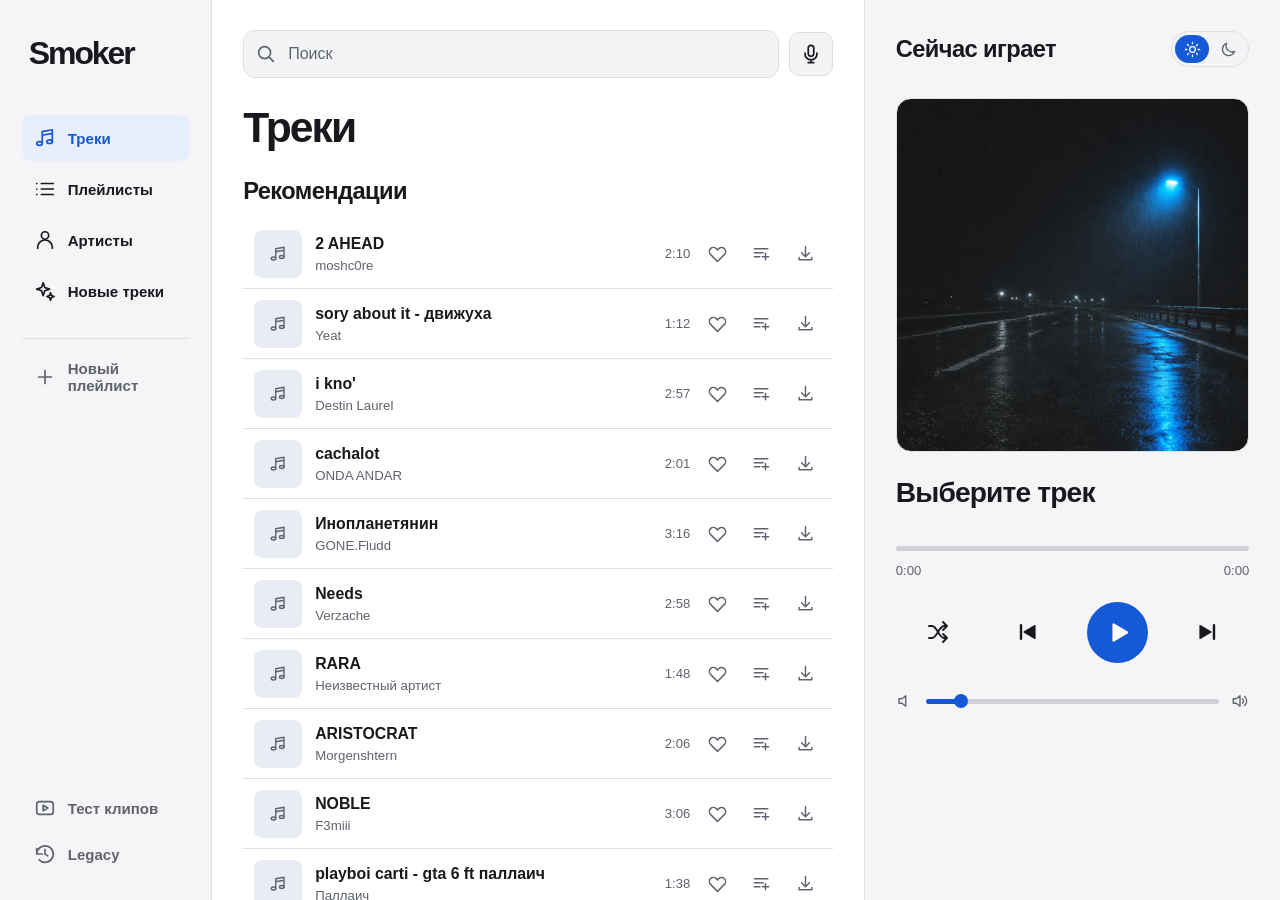
==== commit 06174c17: "Add tracks to playlists and search Audius on a local miss" ====
--- a/index.html
+++ b/index.html
@@ -9,12 +9,14 @@
     <script src="theme.js"></script>
     <link rel="stylesheet" href="style.css">
     <script src="catalog.js" defer></script>
+    <script src="audius.js" defer></script>
     <script src="script.js" defer></script>
 </head>
 <body>
     <svg class="icon-library" width="0" height="0" aria-hidden="true" xmlns="http://www.w3.org/2000/svg">
         <symbol id="icon-music" viewBox="0 0 24 24"><path d="M9 18V5l11-2v13M9 9l11-2"/><ellipse cx="6" cy="18" rx="3" ry="2"/><ellipse cx="17" cy="16" rx="3" ry="2"/></symbol>
         <symbol id="icon-list-ul" viewBox="0 0 24 24"><path d="M8 6h13M8 12h13M8 18h13M3 6h.01M3 12h.01M3 18h.01"/></symbol>
+        <symbol id="icon-list-plus" viewBox="0 0 24 24"><path d="M3 6h17M3 11h11M3 16h7m7-4v8m-4-4h8"/></symbol>
         <symbol id="icon-user" viewBox="0 0 24 24"><circle cx="12" cy="7" r="4"/><path d="M4 21v-1a8 8 0 0 1 16 0v1"/></symbol>
         <symbol id="icon-sparkles" viewBox="0 0 24 24"><path d="m10 3 1.8 5.2L17 10l-5.2 1.8L10 17l-1.8-5.2L3 10l5.2-1.8L10 3Zm8 11 1.05 2.95L22 18l-2.95 1.05L18 22l-1.05-2.95L14 18l2.95-1.05L18 14Z"/></symbol>
         <symbol id="icon-plus" viewBox="0 0 24 24"><path d="M12 5v14M5 12h14"/></symbol>
@@ -74,7 +76,7 @@
                         <button id="search-button" type="submit" aria-label="Найти трек">
                             <svg class="icon" aria-hidden="true"><use href="#icon-search"></use></svg>
                         </button>
-                        <input type="search" id="search-input" placeholder="Поиск" aria-label="Поиск музыки">
+                        <input type="search" id="search-input" placeholder="Поиск" aria-label="Поиск музыки" maxlength="160">
                     </form>
                     <button class="voice-control-btn" id="voice-control" type="button" aria-label="Голосовой помощник" aria-pressed="false" title="Голосовой помощник выключен">
                         <svg class="icon" aria-hidden="true"><use href="#icon-mic"></use></svg>
@@ -176,6 +178,19 @@
 
     <audio id="audio-player" preload="none"></audio>
     <div class="notification" id="notification" role="status"></div>
+    <dialog class="playlist-editor" id="playlist-chooser" aria-labelledby="playlist-chooser-title">
+        <form method="dialog">
+            <h2 id="playlist-chooser-title">Добавить в плейлист</h2>
+            <p id="playlist-chooser-track" class="chooser-track"></p>
+            <div id="playlist-choices" class="track-picker"></div>
+            <p id="playlist-chooser-empty" class="empty-message" hidden>У вас пока нет своих плейлистов.</p>
+            <p id="playlist-chooser-status" class="editor-status" role="status" hidden></p>
+            <div class="editor-actions">
+                <button type="submit" class="playlist-button" autofocus>Отмена</button>
+                <button type="button" class="playlist-button primary" id="create-playlist-with-track">Новый плейлист</button>
+            </div>
+        </form>
+    </dialog>
     <dialog class="playlist-editor" id="playlist-editor" aria-labelledby="editor-title">
         <form id="playlist-form">
             <h2 id="editor-title">Новый плейлист</h2>
@@ -186,7 +201,7 @@
             <p id="selected-count"></p>
             <div id="track-picker" class="track-picker"></div>
             <p id="picker-empty" class="empty-message" hidden>Треки не найдены.</p>
-            <p id="editor-status" role="status" hidden></p>
+            <p id="editor-status" class="editor-status" role="status" hidden></p>
             <div class="editor-actions">
                 <button type="button" class="playlist-button" id="cancel-playlist">Отмена</button>
                 <button type="submit" class="playlist-button primary">Сохранить</button>
--- a/style.css
+++ b/style.css
@@ -361,7 +361,7 @@
     margin: 24px auto 0;
     gap: 5px;
 }
-.control-btn, .track-like-btn, .track-download-btn, .play-btn {
+.control-btn, .track-like-btn, .track-add-btn, .track-download-btn, .play-btn {
     display: inline-grid;
     place-items: center;
     flex: none;
@@ -373,7 +373,7 @@
     background: transparent;
     color: var(--text);
 }
-.control-btn:hover, .track-like-btn:hover, .track-download-btn:not(:disabled):hover, .play-btn:hover { background: var(--hover); }
+.control-btn:hover, .track-like-btn:hover, .track-add-btn:hover, .track-download-btn:not(:disabled):hover, .play-btn:hover { background: var(--hover); }
 .control-btn .icon { inline-size: 24px; block-size: 24px; }
 .control-btn.play-pause {
     inline-size: 61px;
@@ -384,8 +384,8 @@
 }
 .control-btn.play-pause:hover { filter: brightness(1.08); }
 .control-btn.play-pause .icon { inline-size: 27px; block-size: 27px; }
-.track-like-btn, .track-download-btn { color: var(--muted); }
-.track-like-btn .icon, .track-download-btn .icon { inline-size: 19px; block-size: 19px; }
+.track-like-btn, .track-add-btn, .track-download-btn { color: var(--muted); }
+.track-like-btn .icon, .track-add-btn .icon, .track-download-btn .icon { inline-size: 19px; block-size: 19px; }
 .track-like-btn[aria-pressed="true"] { color: var(--accent); }
 .track-like-btn[aria-pressed="true"] .icon { fill: currentColor; }
 .track-download-btn.downloaded { color: var(--success); }
@@ -457,7 +457,7 @@
 .popular-song { display: flex; flex-direction: column; border: 1px solid var(--line); }
 .track-meta, .track-actions { display: flex; align-items: center; justify-content: space-between; gap: 3px; margin-block-start: 9px; }
 .track-meta { font-size: 0.78rem; }
-.track-actions { justify-content: flex-end; margin-block-start: auto; }
+.track-actions { justify-content: flex-end; flex-wrap: wrap; margin-block-start: auto; }
 .track-actions button { inline-size: 34px; }
 
 
@@ -483,7 +483,8 @@
     background: var(--input);
 }
 #selected-count { color: var(--muted); font-size: 0.82rem; }
-#editor-status { color: var(--error); font-size: 0.9rem; }
+.editor-status { color: var(--error); font-size: 0.9rem; }
+.chooser-track { color: var(--muted); font-size: 0.9rem; overflow-wrap: anywhere; }
 .track-picker {
     max-block-size: 34dvh;
     overflow-y: auto;
@@ -495,6 +496,23 @@
 .track-option + .track-option { border-block-start: 1px solid var(--line); }
 .track-option:hover { background: var(--input); }
 .track-option input { accent-color: var(--accent-fill); inline-size: 17px; block-size: 17px; flex: none; }
+.playlist-choice {
+    display: flex;
+    align-items: center;
+    gap: 9px;
+    inline-size: 100%;
+    min-block-size: 46px;
+    padding: 7px 11px;
+    border: 0;
+    background: transparent;
+    text-align: start;
+    overflow-wrap: anywhere;
+}
+.playlist-choice + .playlist-choice { border-block-start: 1px solid var(--line); }
+.playlist-choice:not(:disabled):hover { background: var(--input); }
+.playlist-choice .icon, .choice-added { color: var(--muted); }
+.playlist-choice .choice-added { margin-inline-start: auto; font-size: 0.8rem; }
+.playlist-choice:focus-visible { outline-offset: -2px; }
 .editor-actions { display: flex; justify-content: flex-end; gap: 8px; margin-block-start: 8px; }
 
 .notification {
@@ -587,7 +605,7 @@
     .playlist-item { padding-inline: 3px; }
     .track-select { min-block-size: 60px; gap: 9px; }
     .track-art { flex-basis: 41px; }
-    .track-like-btn, .track-download-btn, .track-actions button { inline-size: 44px; }
+    .track-like-btn, .track-add-btn, .track-download-btn, .track-actions button { inline-size: 44px; }
 
     .player-section {
         position: relative;
